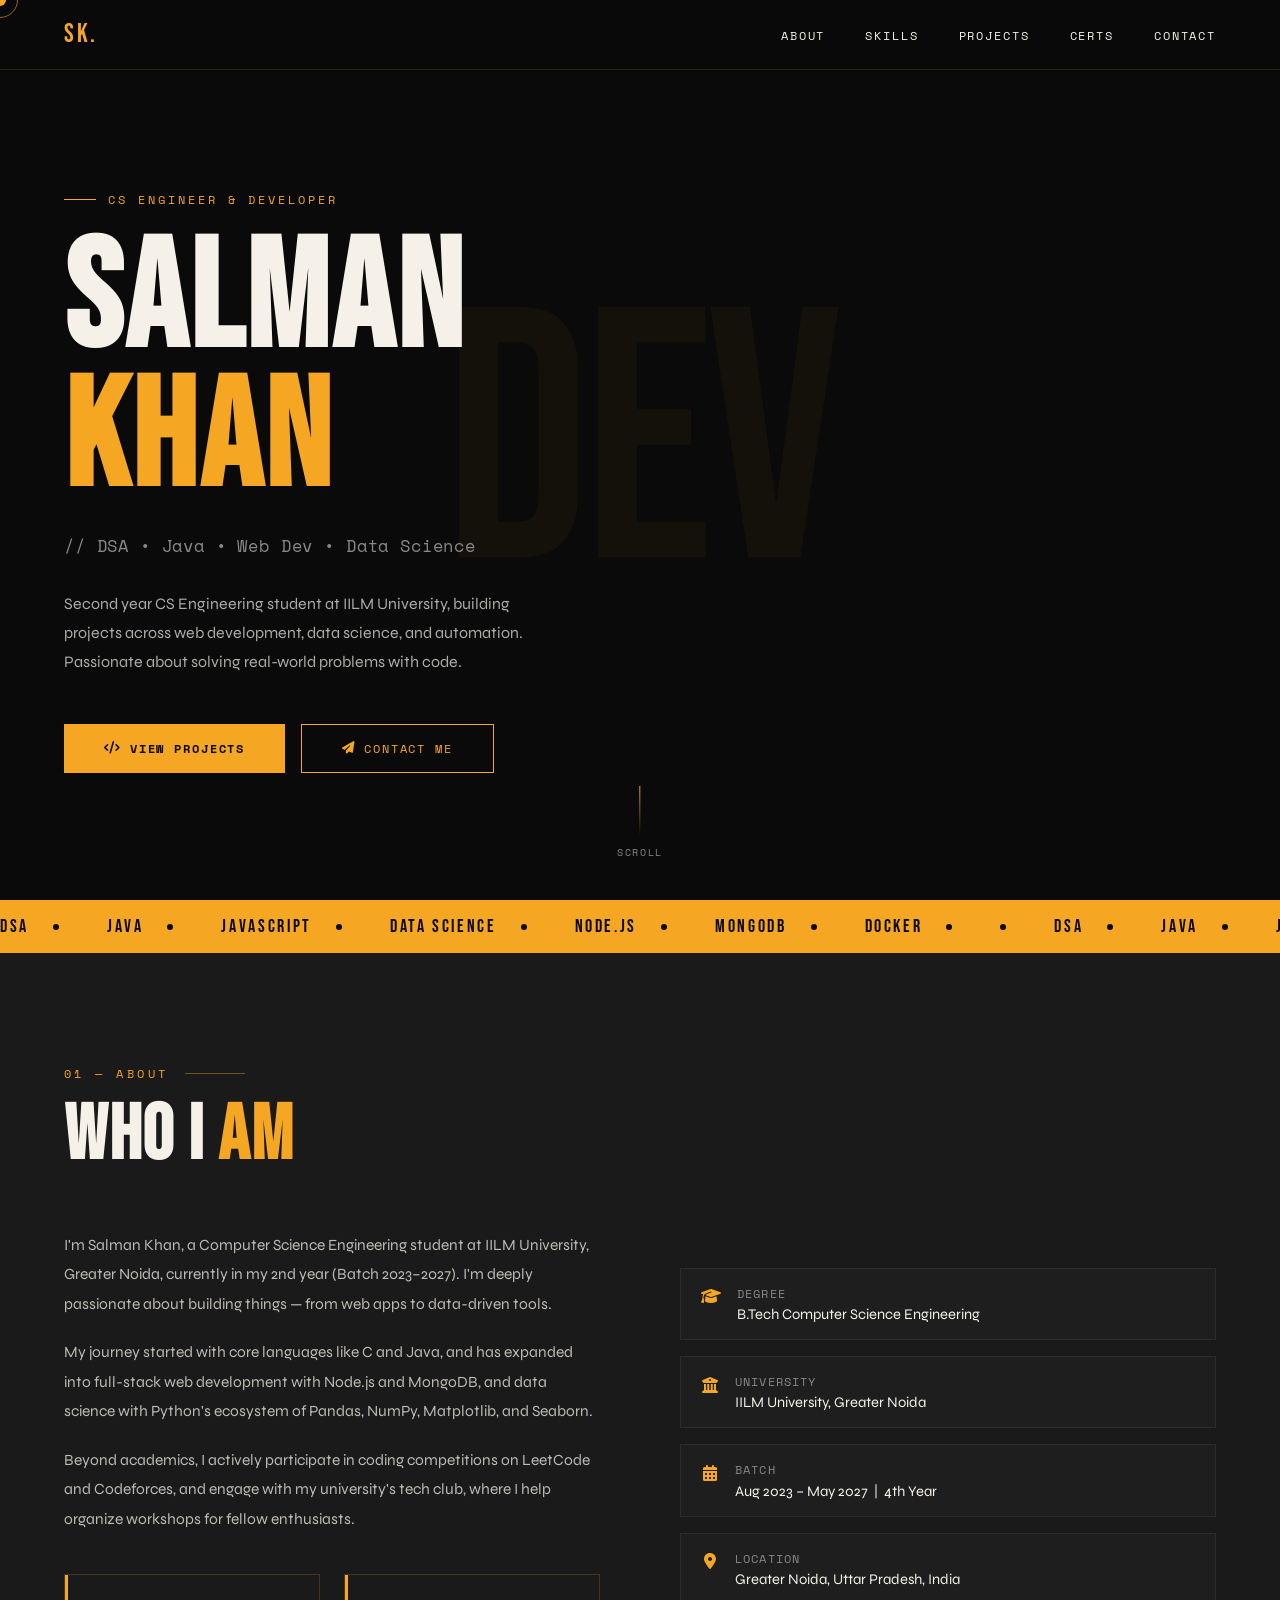
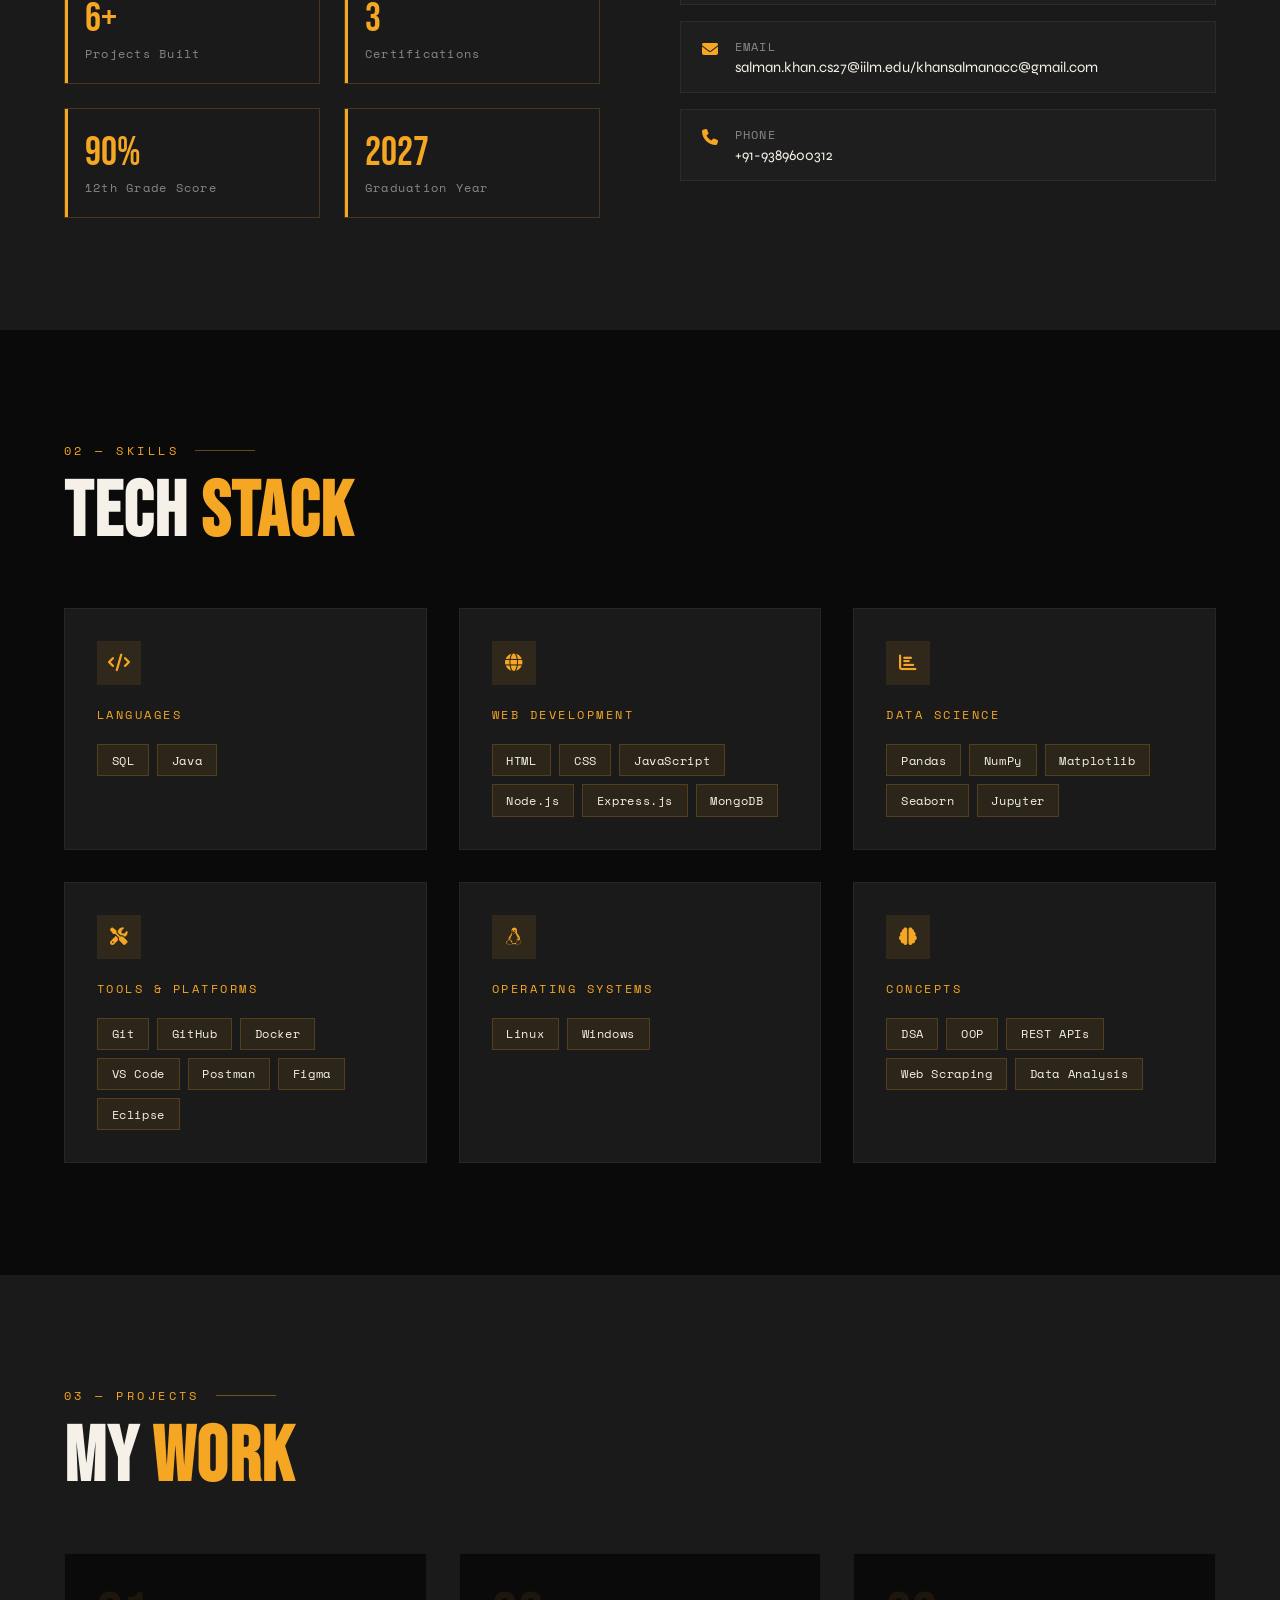
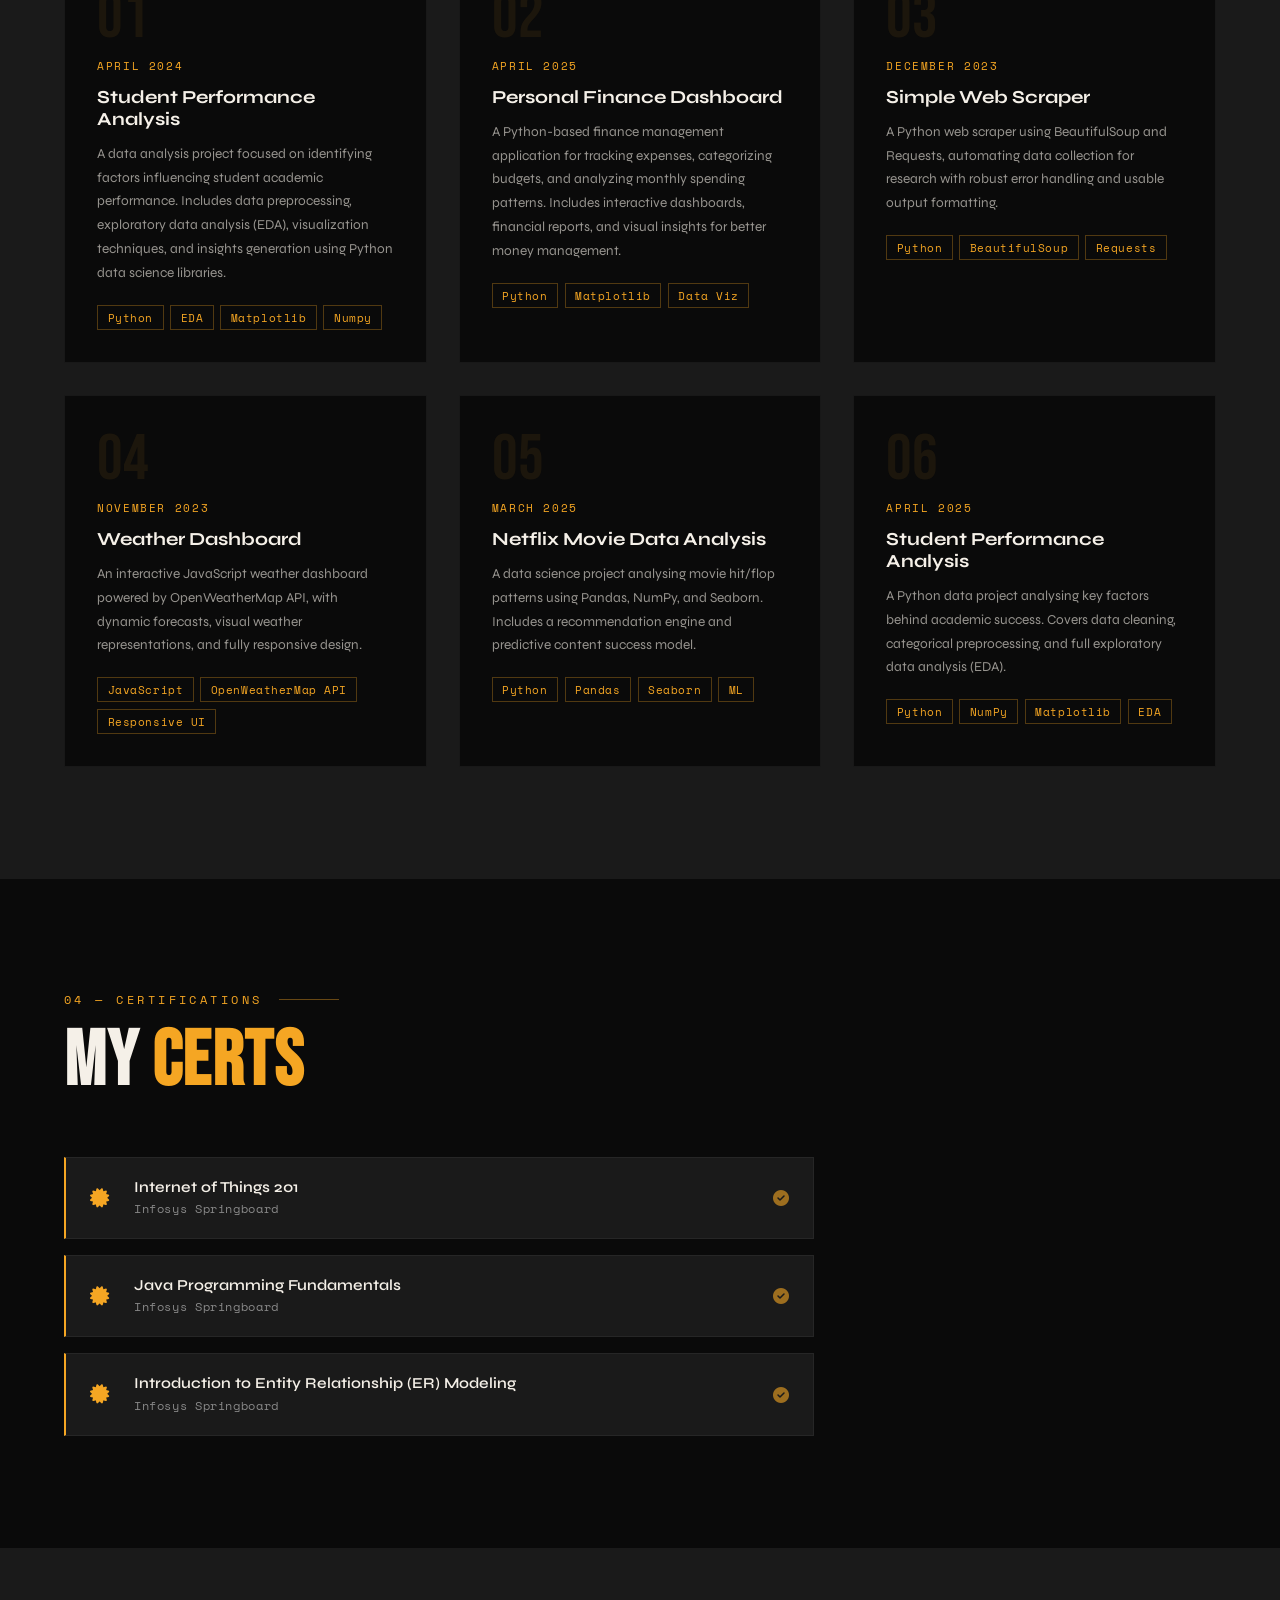
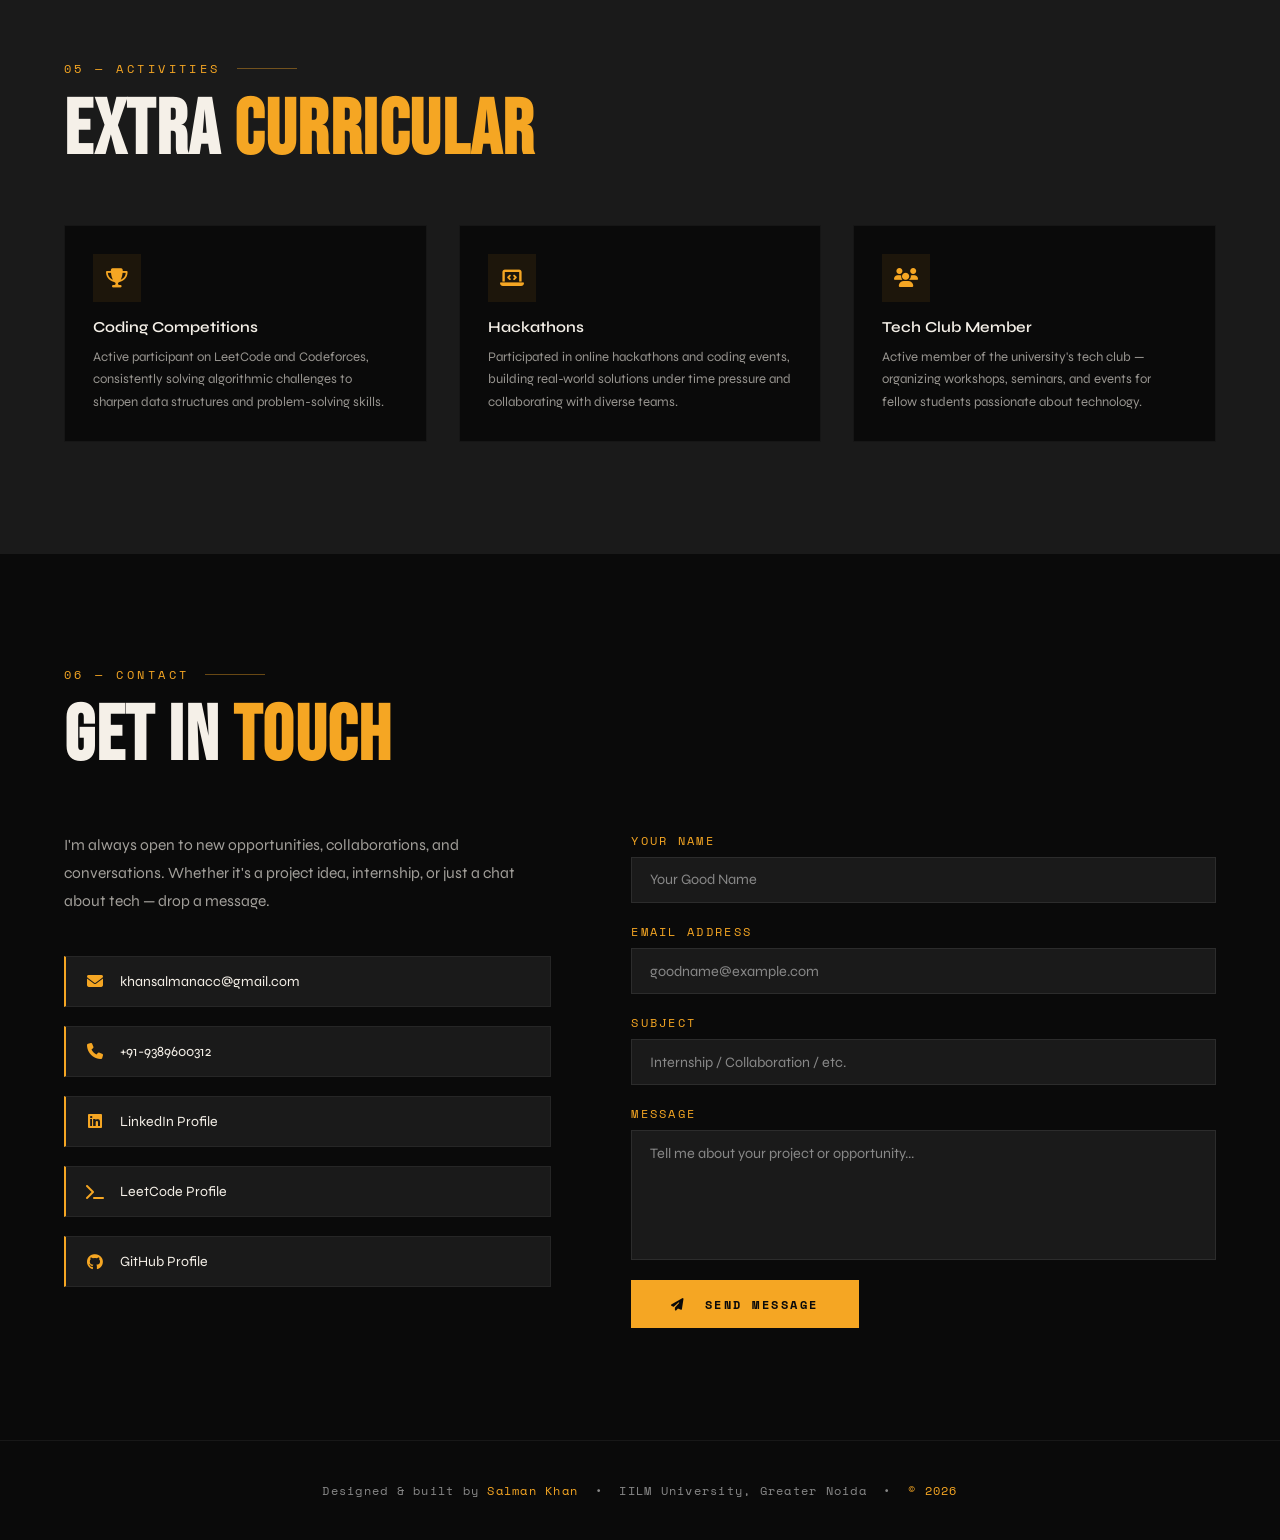
==== index.html @ 66005cd1 "adding html ,css and java script file" ====
<!DOCTYPE html>
<html lang="en">
<head>
  <meta charset="UTF-8">
  <meta name="viewport" content="width=device-width, initial-scale=1.0">
  <title>Salman Khan — Portfolio</title>
  <link href="https://fonts.googleapis.com/css2?family=Bebas+Neue&family=Space+Mono:wght@400;700&family=Syne:wght@400;500;600;700;800&display=swap" rel="stylesheet">
  <link rel="stylesheet" href="https://cdnjs.cloudflare.com/ajax/libs/font-awesome/6.5.0/css/all.min.css">
  <link rel="stylesheet" href="style.css">
</head>
<body>

  <div class="cursor" id="cursor"></div>
  <div class="cursor-ring" id="cursor-ring"></div>

  <!-- ========== NAV ========== -->
  <nav>
    <a href="#home" class="nav-logo">SK.</a>
    <ul class="nav-links">
      <li><a href="#about">About</a></li>
      <li><a href="#skills">Skills</a></li>
      <li><a href="#projects">Projects</a></li>
      <li><a href="#certifications">Certs</a></li>
      <li><a href="#contact">Contact</a></li>
    </ul>
  </nav>

  <!-- ========== HERO ========== -->
  <section id="home">
    <div class="hero-bg-text">DEV</div>
    <div class="hero-content">
      <div class="hero-tag">CS Engineer &amp; Developer</div>
      <h1 class="hero-name">SALMAN<br><span>KHAN</span></h1>
      <p class="hero-title">// DSA &bull; Java &bull; Web Dev &bull; Data Science</p>
      <p class="hero-desc">Second year CS Engineering student at IILM University, building projects across web development, data science, and automation. Passionate about solving real-world problems with code.</p>
      <div class="hero-cta">
        <a href="#projects" class="btn-primary"><i class="fas fa-code"></i> View Projects</a>
        <a href="#contact" class="btn-outline"><i class="fas fa-paper-plane"></i> Contact Me</a>
      </div>
    </div>
    <div class="hero-scroll">
      <div class="scroll-line"></div>
      <span>Scroll</span>
    </div>
  </section>

  <!-- ========== MARQUEE ========== -->
  <div class="marquee-section">
    <div class="marquee-track" id="marquee">
      <div class="marquee-item">DSA<div class="dot"></div></div>
      <div class="marquee-item">Java<div class="dot"></div></div>
      <div class="marquee-item">JavaScript<div class="dot"></div></div>
      <div class="marquee-item">Data Science<div class="dot"></div></div>
      <div class="marquee-item">Node.js<div class="dot"></div></div>
      <div class="marquee-item">MongoDB<div class="dot"></div></div>
      <div class="marquee-item">Docker<div class="dot"></div></div>
      <div class="marquee-item"><div class="dot"></div></div>
      <div class="marquee-item">DSA<div class="dot"></div></div>
      <div class="marquee-item">Java<div class="dot"></div></div>
      <div class="marquee-item">JavaScript<div class="dot"></div></div>
      <div class="marquee-item">Data Science<div class="dot"></div></div>
      <div class="marquee-item">Node.js<div class="dot"></div></div>
      <div class="marquee-item">MongoDB<div class="dot"></div></div>
      <div class="marquee-item">Docker<div class="dot"></div></div>
      <div class="marquee-item"><div class="dot"></div></div>
    </div>
  </div>

  <!-- ========== ABOUT ========== -->
  <section id="about">
    <div class="section-label">01 — About</div>
    <h2 class="section-title">WHO I <span>AM</span></h2>
    <div class="about-grid">
      <div class="about-text fade-up">
        <p>I'm Salman Khan, a Computer Science Engineering student at IILM University, Greater Noida, currently in my 2nd year (Batch 2023–2027). I'm deeply passionate about building things — from web apps to data-driven tools.</p>
        <p>My journey started with core languages like C and Java, and has expanded into full-stack web development with Node.js and MongoDB, and data science with Python's ecosystem of Pandas, NumPy, Matplotlib, and Seaborn.</p>
        <p>Beyond academics, I actively participate in coding competitions on LeetCode and Codeforces, and engage with my university's tech club, where I help organize workshops for fellow enthusiasts.</p>
        <div class="about-stats">
          <div class="stat-box"><span class="stat-num">6+</span><span class="stat-label">Projects Built</span></div>
          <div class="stat-box"><span class="stat-num">3</span><span class="stat-label">Certifications</span></div>
          <div class="stat-box"><span class="stat-num">90%</span><span class="stat-label">12th Grade Score</span></div>
          <div class="stat-box"><span class="stat-num">2027</span><span class="stat-label">Graduation Year</span></div>
        </div>
      </div>
      <div class="about-info fade-up">
        <div class="info-item">
          <div class="info-icon"><i class="fas fa-graduation-cap"></i></div>
          <div class="info-content"><span>Degree</span><p>B.Tech Computer Science Engineering</p></div>
        </div>
        <div class="info-item">
          <div class="info-icon"><i class="fas fa-university"></i></div>
          <div class="info-content"><span>University</span><p>IILM University, Greater Noida</p></div>
        </div>
        <div class="info-item">
          <div class="info-icon"><i class="fas fa-calendar-alt"></i></div>
          <div class="info-content"><span>Batch</span><p>Aug 2023 – May 2027 &nbsp;|&nbsp; 4th Year</p></div>
        </div>
        <div class="info-item">
          <div class="info-icon"><i class="fas fa-map-marker-alt"></i></div>
          <div class="info-content"><span>Location</span><p>Greater Noida, Uttar Pradesh, India</p></div>
        </div>
        <div class="info-item">
          <div class="info-icon"><i class="fas fa-envelope"></i></div>
          <div class="info-content"><span>Email</span><p>salman.khan.cs27@iilm.edu/khansalmanacc@gmail.com</p></div>
        </div>
        <div class="info-item">
          <div class="info-icon"><i class="fas fa-phone"></i></div>
          <div class="info-content"><span>Phone</span><p>+91-9389600312</p></div>
        </div>
      </div>
    </div>
  </section>

  <!-- ========== SKILLS ========== -->
  <section id="skills">
    <div class="section-label">02 — Skills</div>
    <h2 class="section-title">TECH <span>STACK</span></h2>
    <div class="skills-grid">
      <div class="skill-category fade-up">
        <div class="skill-cat-icon"><i class="fas fa-code"></i></div>
        <div class="skill-cat-title">Languages</div>
        <div class="skill-tags">
          <span class="skill-tag">SQL</span><span class="skill-tag">Java</span>
          <!-- <span class="skill-tag"></span><span class="skill-tag"></span><span class="skill-tag">SQL</span> -->
        </div>
      </div>
      <div class="skill-category fade-up">
        <div class="skill-cat-icon"><i class="fas fa-globe"></i></div>
        <div class="skill-cat-title">Web Development</div>
        <div class="skill-tags">
          <span class="skill-tag">HTML</span><span class="skill-tag">CSS</span>
          <span class="skill-tag">JavaScript</span><span class="skill-tag">Node.js</span>
          <span class="skill-tag">Express.js</span><span class="skill-tag">MongoDB</span>
        </div>
      </div>
      <div class="skill-category fade-up">
        <div class="skill-cat-icon"><i class="fas fa-chart-bar"></i></div>
        <div class="skill-cat-title">Data Science</div>
        <div class="skill-tags">
          <span class="skill-tag">Pandas</span><span class="skill-tag">NumPy</span>
          <span class="skill-tag">Matplotlib</span><span class="skill-tag">Seaborn</span>
          <span class="skill-tag">Jupyter</span>
        </div>
      </div>
      <div class="skill-category fade-up">
        <div class="skill-cat-icon"><i class="fas fa-tools"></i></div>
        <div class="skill-cat-title">Tools &amp; Platforms</div>
        <div class="skill-tags">
          <span class="skill-tag">Git</span><span class="skill-tag">GitHub</span>
          <span class="skill-tag">Docker</span><span class="skill-tag">VS Code</span>
          <span class="skill-tag">Postman</span><span class="skill-tag">Figma</span>
          <span class="skill-tag">Eclipse</span>
        </div>
      </div>
      <div class="skill-category fade-up">
        <div class="skill-cat-icon"><i class="fab fa-linux"></i></div>
        <div class="skill-cat-title">Operating Systems</div>
        <div class="skill-tags">
          <span class="skill-tag">Linux</span><span class="skill-tag">Windows</span>
        </div>
      </div>
      <div class="skill-category fade-up">
        <div class="skill-cat-icon"><i class="fas fa-brain"></i></div>
        <div class="skill-cat-title">Concepts</div>
        <div class="skill-tags">
          <span class="skill-tag">DSA</span><span class="skill-tag">OOP</span>
          <span class="skill-tag">REST APIs</span><span class="skill-tag">Web Scraping</span>
          <span class="skill-tag">Data Analysis</span>
        </div>
      </div>
    </div>
  </section>

  <!-- ========== PROJECTS ========== -->
  <section id="projects">
    <div class="section-label">03 — Projects</div>
    <h2 class="section-title">MY <span>WORK</span></h2>
    <div class="projects-grid">

      <div class="project-card fade-up">
        <div class="project-num">01</div>
        <div class="project-date">APRIL 2024</div>
        <div class="project-name">Student Performance Analysis</div>
        <div class="project-desc">A data analysis project focused on identifying factors influencing student academic performance. Includes data preprocessing, exploratory data analysis (EDA), visualization techniques, and insights generation using Python data science libraries.</div>
        <div class="project-stack">
          <span class="project-tech">Python</span><span class="project-tech">EDA</span><span class="project-tech">Matplotlib</span><span class="project-tech">Numpy</span>
        </div>
      </div>

      <div class="project-card fade-up">
        <div class="project-num">02</div>
        <div class="project-date">APRIL 2025</div>
        <div class="project-name">Personal Finance Dashboard</div>
        <div class="project-desc">A Python-based finance management application for tracking expenses, categorizing budgets, and analyzing monthly spending patterns. Includes interactive dashboards, financial reports, and visual insights for better money management.</div>
        <div class="project-stack">
          <span class="project-tech">Python</span><span class="project-tech">Matplotlib</span><span class="project-tech">Data Viz</span>
        </div>
      </div>

      <div class="project-card fade-up">
        <div class="project-num">03</div>
        <div class="project-date">December 2023</div>
        <div class="project-name">Simple Web Scraper</div>
        <div class="project-desc">A Python web scraper using BeautifulSoup and Requests, automating data collection for research with robust error handling and usable output formatting.</div>
        <div class="project-stack">
          <span class="project-tech">Python</span><span class="project-tech">BeautifulSoup</span><span class="project-tech">Requests</span>
        </div>
      </div>

      <div class="project-card fade-up">
        <div class="project-num">04</div>
        <div class="project-date">November 2023</div>
        <div class="project-name">Weather Dashboard</div>
        <div class="project-desc">An interactive JavaScript weather dashboard powered by OpenWeatherMap API, with dynamic forecasts, visual weather representations, and fully responsive design.</div>
        <div class="project-stack">
          <span class="project-tech">JavaScript</span><span class="project-tech">OpenWeatherMap API</span><span class="project-tech">Responsive UI</span>
        </div>
      </div>

      <div class="project-card fade-up">
        <div class="project-num">05</div>
        <div class="project-date">March 2025</div>
        <div class="project-name">Netflix Movie Data Analysis</div>
        <div class="project-desc">A data science project analysing movie hit/flop patterns using Pandas, NumPy, and Seaborn. Includes a recommendation engine and predictive content success model.</div>
        <div class="project-stack">
          <span class="project-tech">Python</span><span class="project-tech">Pandas</span>
          <span class="project-tech">Seaborn</span><span class="project-tech">ML</span>
        </div>
      </div>

      <div class="project-card fade-up">
        <div class="project-num">06</div>
        <div class="project-date">April 2025</div>
        <div class="project-name">Student Performance Analysis</div>
        <div class="project-desc">A Python data project analysing key factors behind academic success. Covers data cleaning, categorical preprocessing, and full exploratory data analysis (EDA).</div>
        <div class="project-stack">
          <span class="project-tech">Python</span><span class="project-tech">NumPy</span>
          <span class="project-tech">Matplotlib</span><span class="project-tech">EDA</span>
        </div>
      </div>

    </div>
  </section>

  <!-- ========== CERTIFICATIONS ========== -->
  <section id="certifications">
    <div class="section-label">04 — Certifications</div>
    <h2 class="section-title">MY <span>CERTS</span></h2>
    <div class="cert-list">
      <div class="cert-item fade-up">
        <div class="cert-icon"><i class="fas fa-certificate"></i></div>
        <div class="cert-text">
          <div class="cert-title">Internet of Things 201</div>
          <div class="cert-issuer">Infosys Springboard</div>
        </div>
        <i class="fas fa-check-circle" style="color: var(--gold); opacity: 0.6;"></i>
      </div>
      <div class="cert-item fade-up">
        <div class="cert-icon"><i class="fas fa-certificate"></i></div>
        <div class="cert-text">
          <div class="cert-title">Java Programming Fundamentals</div>
          <div class="cert-issuer">Infosys Springboard</div>
        </div>
        <i class="fas fa-check-circle" style="color: var(--gold); opacity: 0.6;"></i>
      </div>
      <div class="cert-item fade-up">
        <div class="cert-icon"><i class="fas fa-certificate"></i></div>
        <div class="cert-text">
          <div class="cert-title">Introduction to Entity Relationship (ER) Modeling</div>
          <div class="cert-issuer">Infosys Springboard</div>
        </div>
        <i class="fas fa-check-circle" style="color: var(--gold); opacity: 0.6;"></i>
      </div>
    </div>
  </section>

  <!-- ========== ACTIVITIES ========== -->
  <section id="activities">
    <div class="section-label">05 — Activities</div>
    <h2 class="section-title">EXTRA <span>CURRICULAR</span></h2>
    <div class="activities-grid">
      <div class="activity-card fade-up">
        <div class="activity-icon"><i class="fas fa-trophy"></i></div>
        <div class="activity-title">Coding Competitions</div>
        <div class="activity-desc">Active participant on LeetCode and Codeforces, consistently solving algorithmic challenges to sharpen data structures and problem-solving skills.</div>
      </div>
      <div class="activity-card fade-up">
        <div class="activity-icon"><i class="fas fa-laptop-code"></i></div>
        <div class="activity-title">Hackathons</div>
        <div class="activity-desc">Participated in online hackathons and coding events, building real-world solutions under time pressure and collaborating with diverse teams.</div>
      </div>
      <div class="activity-card fade-up">
        <div class="activity-icon"><i class="fas fa-users"></i></div>
        <div class="activity-title">Tech Club Member</div>
        <div class="activity-desc">Active member of the university's tech club — organizing workshops, seminars, and events for fellow students passionate about technology.</div>
      </div>
    </div>
  </section>

  <!-- ========== CONTACT ========== -->
  <section id="contact">
    <div class="section-label">06 — Contact</div>
    <h2 class="section-title">GET IN <span>TOUCH</span></h2>
    <div class="contact-wrapper">
      <div class="contact-info fade-up">
        <p>I'm always open to new opportunities, collaborations, and conversations. Whether it's a project idea, internship, or just a chat about tech — drop a message.</p>
        <div class="contact-links">
          <a href="mailto:khansalmanacc@gmail.com" class="contact-link">
            <i class="fas fa-envelope"></i><span>khansalmanacc@gmail.com</span>
          </a>
          <a href="tel:+919389600312" class="contact-link">
            <i class="fas fa-phone"></i><span>+91-9389600312</span>
          </a>
          <a href="https://www.linkedin.com/in/salmankhancse" target="_blank" class="contact-link">
            <i class="fab fa-linkedin"></i><span>LinkedIn Profile</span>
          </a>
          <a href="https://leetcode.com" target="_blank" class="contact-link">
            <i class="fas fa-terminal"></i><span>LeetCode Profile</span>
          </a>
          <a href="https://github.com" target="_blank" class="contact-link">
            <i class="fab fa-github"></i><span>GitHub Profile</span>
          </a>
        </div>
      </div>
      <div class="contact-form fade-up">
        <div class="form-group">
          <label class="form-label">Your Name</label>
          <input type="text" class="form-input" placeholder="Your Good Name">
        </div>
        <div class="form-group">
          <label class="form-label">Email Address</label>
          <input type="email" class="form-input" placeholder="goodname@example.com">
        </div>
        <div class="form-group">
          <label class="form-label">Subject</label>
          <input type="text" class="form-input" placeholder="Internship / Collaboration / etc.">
        </div>
        <div class="form-group">
          <label class="form-label">Message</label>
          <textarea class="form-textarea" placeholder="Tell me about your project or opportunity..."></textarea>
        </div>
        <button class="form-submit"><i class="fas fa-paper-plane"></i> &nbsp;Send Message</button>
      </div>
    </div>
  </section>

  <!-- ========== FOOTER ========== -->
  <footer>
    Designed &amp; built by <span>Salman Khan</span> &nbsp;&bull;&nbsp; IILM University, Greater Noida &nbsp;&bull;&nbsp; <span>&copy; 2026</span>
  </footer>

  <script src="script.js"></script>
</body>
</html>
---- style.css ----
/* ============================================================
   SALMAN KHAN — PORTFOLIO  |  style.css
   ============================================================ */

/* ---------- CSS Variables ---------- */
:root {
  --black:      #0a0a0a;
  --white:      #f5f0e8;
  --gold:       #f5a623;
  --gold-dark:  #c47d0e;
  --gray:       #1a1a1a;
  --gray2:      #2a2a2a;
  --text-muted: #888;
  --font-display: 'Bebas Neue', sans-serif;
  --font-body:    'Syne', sans-serif;
  --font-mono:    'Space Mono', monospace;
}

/* ---------- Reset & Base ---------- */
* { margin: 0; padding: 0; box-sizing: border-box; }
html { scroll-behavior: smooth; }
body {
  background: var(--black);
  color: var(--white);
  font-family: var(--font-body);
  overflow-x: hidden;
  cursor: none;
}

/* ============================================================
   CURSOR
   ============================================================ */
.cursor {
  width: 12px; height: 12px;
  background: var(--gold);
  border-radius: 50%;
  position: fixed; top: 0; left: 0;
  pointer-events: none;
  z-index: 9999;
  transform: translate(-50%, -50%);
  transition: transform 0.1s, width 0.2s, height 0.2s;
}
.cursor-ring {
  width: 36px; height: 36px;
  border: 1.5px solid var(--gold);
  border-radius: 50%;
  position: fixed; top: 0; left: 0;
  pointer-events: none;
  z-index: 9998;
  transform: translate(-50%, -50%);
  transition: transform 0.15s ease, width 0.2s, height 0.2s;
  opacity: 0.6;
}

/* ============================================================
   NAVIGATION
   ============================================================ */
nav {
  position: fixed; top: 0; left: 0; right: 0;
  z-index: 1000;
  display: flex; align-items: center; justify-content: space-between;
  padding: 1.2rem 4rem;
  background: rgba(10,10,10,0.85);
  backdrop-filter: blur(12px);
  border-bottom: 0.5px solid rgba(245,166,35,0.15);
}
.nav-logo {
  font-family: var(--font-display);
  font-size: 1.6rem;
  letter-spacing: 0.1em;
  color: var(--gold);
  text-decoration: none;
}
.nav-links { display: flex; gap: 2.5rem; list-style: none; }
.nav-links a {
  color: var(--white);
  text-decoration: none;
  font-size: 0.78rem;
  font-family: var(--font-mono);
  letter-spacing: 0.15em;
  text-transform: uppercase;
  transition: color 0.2s;
  position: relative;
}
.nav-links a::after {
  content: '';
  position: absolute; bottom: -4px; left: 0;
  width: 0; height: 1px;
  background: var(--gold);
  transition: width 0.3s;
}
.nav-links a:hover { color: var(--gold); }
.nav-links a:hover::after { width: 100%; }

/* ============================================================
   HERO
   ============================================================ */
#home {
  min-height: 100vh;
  display: flex; align-items: center;
  padding: 8rem 4rem 4rem;
  position: relative;
  overflow: hidden;
}
.hero-bg-text {
  position: absolute;
  font-family: var(--font-display);
  font-size: 28vw;
  color: rgba(245,166,35,0.04);
  top: 50%; left: 50%;
  transform: translate(-50%, -50%);
  white-space: nowrap;
  pointer-events: none;
  letter-spacing: -0.02em;
  user-select: none;
}
.hero-content { position: relative; z-index: 2; max-width: 800px; }
.hero-tag {
  font-family: var(--font-mono);
  font-size: 0.75rem;
  color: var(--gold);
  letter-spacing: 0.25em;
  text-transform: uppercase;
  margin-bottom: 1.5rem;
  display: flex; align-items: center; gap: 0.75rem;
}
.hero-tag::before {
  content: '';
  display: inline-block;
  width: 32px; height: 1px;
  background: var(--gold);
}
.hero-name {
  font-family: var(--font-display);
  font-size: clamp(4rem, 12vw, 10rem);
  line-height: 0.9;
  letter-spacing: 0.02em;
  margin-bottom: 1.5rem;
}
.hero-name span { color: var(--gold); }
.hero-title {
  font-size: 1.05rem;
  color: var(--text-muted);
  font-family: var(--font-mono);
  letter-spacing: 0.05em;
  margin-bottom: 2rem;
}
.hero-desc {
  font-size: 1rem;
  color: rgba(245,240,232,0.7);
  line-height: 1.8;
  max-width: 500px;
  margin-bottom: 3rem;
}
.hero-cta { display: flex; gap: 1rem; flex-wrap: wrap; }

/* Buttons */
.btn-primary {
  background: var(--gold);
  color: var(--black);
  padding: 0.85rem 2.5rem;
  font-family: var(--font-mono);
  font-size: 0.78rem;
  letter-spacing: 0.15em;
  text-transform: uppercase;
  text-decoration: none;
  font-weight: 700;
  transition: background 0.2s, transform 0.2s;
  display: inline-flex; align-items: center; gap: 0.5rem;
}
.btn-primary:hover { background: var(--gold-dark); transform: translateY(-2px); }
.btn-outline {
  border: 1px solid var(--gold);
  color: var(--gold);
  padding: 0.85rem 2.5rem;
  font-family: var(--font-mono);
  font-size: 0.78rem;
  letter-spacing: 0.15em;
  text-transform: uppercase;
  text-decoration: none;
  transition: background 0.2s, color 0.2s, transform 0.2s;
  display: inline-flex; align-items: center; gap: 0.5rem;
}
.btn-outline:hover { background: var(--gold); color: var(--black); transform: translateY(-2px); }

/* Scroll indicator */
.hero-scroll {
  position: absolute; bottom: 2.5rem; left: 50%;
  transform: translateX(-50%);
  display: flex; flex-direction: column; align-items: center; gap: 0.5rem;
  font-family: var(--font-mono); font-size: 0.65rem;
  color: var(--text-muted); letter-spacing: 0.15em; text-transform: uppercase;
}
.scroll-line {
  width: 1px; height: 50px;
  background: linear-gradient(to bottom, var(--gold), transparent);
  animation: scrollDown 1.8s ease infinite;
}
@keyframes scrollDown {
  0%       { transform: scaleY(0); transform-origin: top; }
  50%      { transform: scaleY(1); transform-origin: top; }
  50.01%   { transform-origin: bottom; }
  100%     { transform: scaleY(0); transform-origin: bottom; }
}

/* ============================================================
   SHARED SECTION STYLES
   ============================================================ */
section { padding: 7rem 4rem; }
.section-label {
  font-family: var(--font-mono);
  font-size: 0.72rem;
  color: var(--gold);
  letter-spacing: 0.3em;
  text-transform: uppercase;
  display: flex; align-items: center; gap: 1rem;
  margin-bottom: 1rem;
}
.section-label::after {
  content: '';
  flex: 1; height: 1px; max-width: 60px;
  background: var(--gold); opacity: 0.4;
}
.section-title {
  font-family: var(--font-display);
  font-size: clamp(2.5rem, 6vw, 5rem);
  letter-spacing: 0.02em;
  margin-bottom: 3.5rem;
  line-height: 1;
}
.section-title span { color: var(--gold); }

/* ============================================================
   ABOUT
   ============================================================ */
#about { background: var(--gray); }
.about-grid {
  display: grid; grid-template-columns: 1fr 1fr;
  gap: 5rem; align-items: center;
}
.about-text p {
  color: rgba(245,240,232,0.75);
  line-height: 1.9; font-size: 0.97rem;
  margin-bottom: 1.2rem;
}
.about-stats {
  display: grid; grid-template-columns: 1fr 1fr;
  gap: 1.5rem; margin-top: 2.5rem;
}
.stat-box {
  border: 0.5px solid rgba(245,166,35,0.2);
  padding: 1.25rem;
  position: relative;
}
.stat-box::before {
  content: '';
  position: absolute; top: 0; left: 0;
  width: 3px; height: 100%;
  background: var(--gold);
}
.stat-num {
  font-family: var(--font-display);
  font-size: 2.5rem;
  color: var(--gold);
  display: block;
}
.stat-label {
  font-size: 0.78rem;
  color: var(--text-muted);
  font-family: var(--font-mono);
  letter-spacing: 0.1em;
}
.about-info { display: flex; flex-direction: column; gap: 1rem; }
.info-item {
  display: flex; align-items: flex-start; gap: 1rem;
  padding: 1rem 1.25rem;
  border: 0.5px solid rgba(255,255,255,0.06);
  background: rgba(255,255,255,0.02);
}
.info-icon {
  color: var(--gold); font-size: 1rem; margin-top: 0.15rem;
  min-width: 18px; text-align: center;
}
.info-content span {
  display: block;
  font-size: 0.72rem; font-family: var(--font-mono);
  color: var(--text-muted); letter-spacing: 0.1em; text-transform: uppercase;
  margin-bottom: 0.2rem;
}
.info-content p { font-size: 0.92rem; color: var(--white); }

/* ============================================================
   SKILLS
   ============================================================ */
#skills { background: var(--black); }
.skills-grid {
  display: grid; grid-template-columns: repeat(auto-fit, minmax(280px, 1fr));
  gap: 2rem;
}
.skill-category {
  background: var(--gray);
  padding: 2rem;
  border: 0.5px solid rgba(255,255,255,0.05);
  position: relative; overflow: hidden;
  transition: border-color 0.3s;
}
.skill-category:hover { border-color: rgba(245,166,35,0.3); }
.skill-category::before {
  content: '';
  position: absolute; top: 0; left: 0; right: 0;
  height: 2px; background: var(--gold);
  transform: scaleX(0); transform-origin: left;
  transition: transform 0.4s;
}
.skill-category:hover::before { transform: scaleX(1); }
.skill-cat-icon {
  width: 44px; height: 44px;
  background: rgba(245,166,35,0.1);
  display: flex; align-items: center; justify-content: center;
  color: var(--gold); font-size: 1.1rem;
  margin-bottom: 1.25rem;
}
.skill-cat-title {
  font-size: 0.78rem; font-family: var(--font-mono);
  color: var(--gold); letter-spacing: 0.2em; text-transform: uppercase;
  margin-bottom: 1.25rem;
}
.skill-tags { display: flex; flex-wrap: wrap; gap: 0.5rem; }
.skill-tag {
  background: rgba(245,166,35,0.08);
  border: 0.5px solid rgba(245,166,35,0.2);
  color: var(--white);
  padding: 0.35rem 0.85rem;
  font-size: 0.78rem; font-family: var(--font-mono);
  letter-spacing: 0.05em;
  transition: background 0.2s, border-color 0.2s;
}
.skill-tag:hover { background: rgba(245,166,35,0.18); border-color: var(--gold); }

/* ============================================================
   PROJECTS
   ============================================================ */
#projects { background: var(--gray); }
.projects-grid {
  display: grid; grid-template-columns: repeat(auto-fit, minmax(340px, 1fr));
  gap: 2rem;
}
.project-card {
  background: var(--black);
  border: 0.5px solid rgba(255,255,255,0.06);
  padding: 2rem;
  position: relative; overflow: hidden;
  transition: transform 0.3s, border-color 0.3s;
}
.project-card::after {
  content: '';
  position: absolute; inset: 0;
  background: linear-gradient(135deg, rgba(245,166,35,0.04) 0%, transparent 60%);
  opacity: 0; transition: opacity 0.3s;
}
.project-card:hover { transform: translateY(-4px); border-color: rgba(245,166,35,0.25); }
.project-card:hover::after { opacity: 1; }
.project-num {
  font-family: var(--font-display);
  font-size: 4rem; color: rgba(245,166,35,0.08);
  line-height: 1; margin-bottom: 0.5rem;
}
.project-date {
  font-size: 0.68rem; font-family: var(--font-mono);
  color: var(--gold); letter-spacing: 0.15em; text-transform: uppercase;
  margin-bottom: 0.75rem;
}
.project-name {
  font-size: 1.15rem; font-weight: 700;
  margin-bottom: 0.75rem; color: var(--white);
}
.project-desc {
  font-size: 0.85rem; color: rgba(245,240,232,0.6);
  line-height: 1.75; margin-bottom: 1.25rem;
}
.project-stack { display: flex; flex-wrap: wrap; gap: 0.4rem; }
.project-tech {
  font-size: 0.7rem; font-family: var(--font-mono);
  color: var(--gold); letter-spacing: 0.05em;
  border: 0.5px solid rgba(245,166,35,0.3);
  padding: 0.2rem 0.6rem;
}

/* ============================================================
   CERTIFICATIONS
   ============================================================ */
#certifications { background: var(--black); }
.cert-list { display: flex; flex-direction: column; gap: 1rem; max-width: 750px; }
.cert-item {
  display: flex; align-items: center; gap: 1.5rem;
  padding: 1.25rem 1.5rem;
  background: var(--gray);
  border: 0.5px solid rgba(255,255,255,0.05);
  border-left: 2px solid var(--gold);
  transition: background 0.2s;
}
.cert-item:hover { background: var(--gray2); }
.cert-icon { color: var(--gold); font-size: 1.2rem; min-width: 20px; }
.cert-text { flex: 1; }
.cert-title { font-size: 0.95rem; font-weight: 600; color: var(--white); margin-bottom: 0.2rem; }
.cert-issuer {
  font-size: 0.78rem; font-family: var(--font-mono);
  color: var(--text-muted); letter-spacing: 0.05em;
}

/* ============================================================
   EXTRACURRICULAR
   ============================================================ */
#activities { background: var(--gray); }
.activities-grid {
  display: grid; grid-template-columns: repeat(auto-fit, minmax(260px, 1fr));
  gap: 2rem;
}
.activity-card {
  padding: 1.75rem;
  border: 0.5px solid rgba(255,255,255,0.05);
  background: var(--black);
  position: relative;
  transition: border-color 0.3s;
}
.activity-card:hover { border-color: rgba(245,166,35,0.3); }
.activity-icon {
  width: 48px; height: 48px;
  background: rgba(245,166,35,0.08);
  display: flex; align-items: center; justify-content: center;
  color: var(--gold); font-size: 1.2rem; margin-bottom: 1rem;
}
.activity-title { font-size: 0.95rem; font-weight: 600; margin-bottom: 0.6rem; }
.activity-desc { font-size: 0.82rem; color: rgba(245,240,232,0.6); line-height: 1.7; }

/* ============================================================
   CONTACT
   ============================================================ */
#contact { background: var(--black); }
.contact-wrapper {
  display: grid; grid-template-columns: 1fr 1.2fr;
  gap: 5rem; align-items: start;
}
.contact-info p {
  color: rgba(245,240,232,0.65); line-height: 1.8;
  font-size: 0.97rem; margin-bottom: 2.5rem;
}
.contact-links { display: flex; flex-direction: column; gap: 1.2rem; }
.contact-link {
  display: flex; align-items: center; gap: 1rem;
  text-decoration: none; color: var(--white);
  padding: 1rem 1.25rem;
  background: var(--gray);
  border: 0.5px solid rgba(255,255,255,0.05);
  border-left: 2px solid var(--gold);
  transition: background 0.2s, transform 0.2s;
  font-size: 0.88rem;
}
.contact-link:hover { background: var(--gray2); transform: translateX(4px); }
.contact-link i { color: var(--gold); font-size: 1rem; min-width: 18px; text-align: center; }

/* Contact Form */
.contact-form { display: flex; flex-direction: column; gap: 1.25rem; }
.form-group { display: flex; flex-direction: column; gap: 0.5rem; }
.form-label {
  font-size: 0.72rem; font-family: var(--font-mono);
  color: var(--gold); letter-spacing: 0.2em; text-transform: uppercase;
}
.form-input,
.form-textarea {
  background: var(--gray);
  border: 0.5px solid rgba(255,255,255,0.08);
  color: var(--white);
  padding: 0.85rem 1.1rem;
  font-family: var(--font-body);
  font-size: 0.9rem;
  outline: none;
  transition: border-color 0.2s;
  resize: none;
}
.form-input:focus,
.form-textarea:focus { border-color: var(--gold); }
.form-input::placeholder,
.form-textarea::placeholder { color: var(--text-muted); }
.form-textarea { min-height: 130px; }
.form-submit {
  background: var(--gold);
  border: none;
  color: var(--black);
  padding: 0.9rem 2.5rem;
  font-family: var(--font-mono);
  font-size: 0.78rem;
  letter-spacing: 0.2em;
  text-transform: uppercase;
  font-weight: 700;
  cursor: none;
  transition: background 0.2s, transform 0.2s;
  align-self: flex-start;
}
.form-submit:hover { background: var(--gold-dark); transform: translateY(-2px); }

/* ============================================================
   FOOTER
   ============================================================ */
footer {
  text-align: center;
  padding: 2.5rem 4rem;
  border-top: 0.5px solid rgba(255,255,255,0.06);
  font-size: 0.78rem; font-family: var(--font-mono);
  color: var(--text-muted); letter-spacing: 0.1em;
}
footer span { color: var(--gold); }

/* ============================================================
   MARQUEE
   ============================================================ */
.marquee-section {
  background: var(--gold);
  padding: 1rem 0;
  overflow: hidden;
}
.marquee-track {
  display: flex; gap: 3rem;
  animation: marquee 18s linear infinite;
  white-space: nowrap;
}
.marquee-item {
  font-family: var(--font-display);
  font-size: 1.1rem;
  color: var(--black);
  letter-spacing: 0.15em;
  text-transform: uppercase;
  display: flex; align-items: center; gap: 1.5rem;
  flex-shrink: 0;
}
.marquee-item .dot { width: 6px; height: 6px; background: var(--black); border-radius: 50%; }
@keyframes marquee {
  from { transform: translateX(0); }
  to   { transform: translateX(-50%); }
}

/* ============================================================
   SCROLL ANIMATIONS
   ============================================================ */
.fade-up {
  opacity: 0; transform: translateY(30px);
  transition: opacity 0.7s ease, transform 0.7s ease;
}
.fade-up.visible { opacity: 1; transform: translateY(0); }

/* ============================================================
   RESPONSIVE
   ============================================================ */
@media (max-width: 768px) {
  nav { padding: 1rem 1.5rem; }
  section { padding: 5rem 1.5rem; }
  #home { padding: 7rem 1.5rem 4rem; }
  .about-grid,
  .contact-wrapper { grid-template-columns: 1fr; gap: 3rem; }
  .nav-links { gap: 1.5rem; }
}
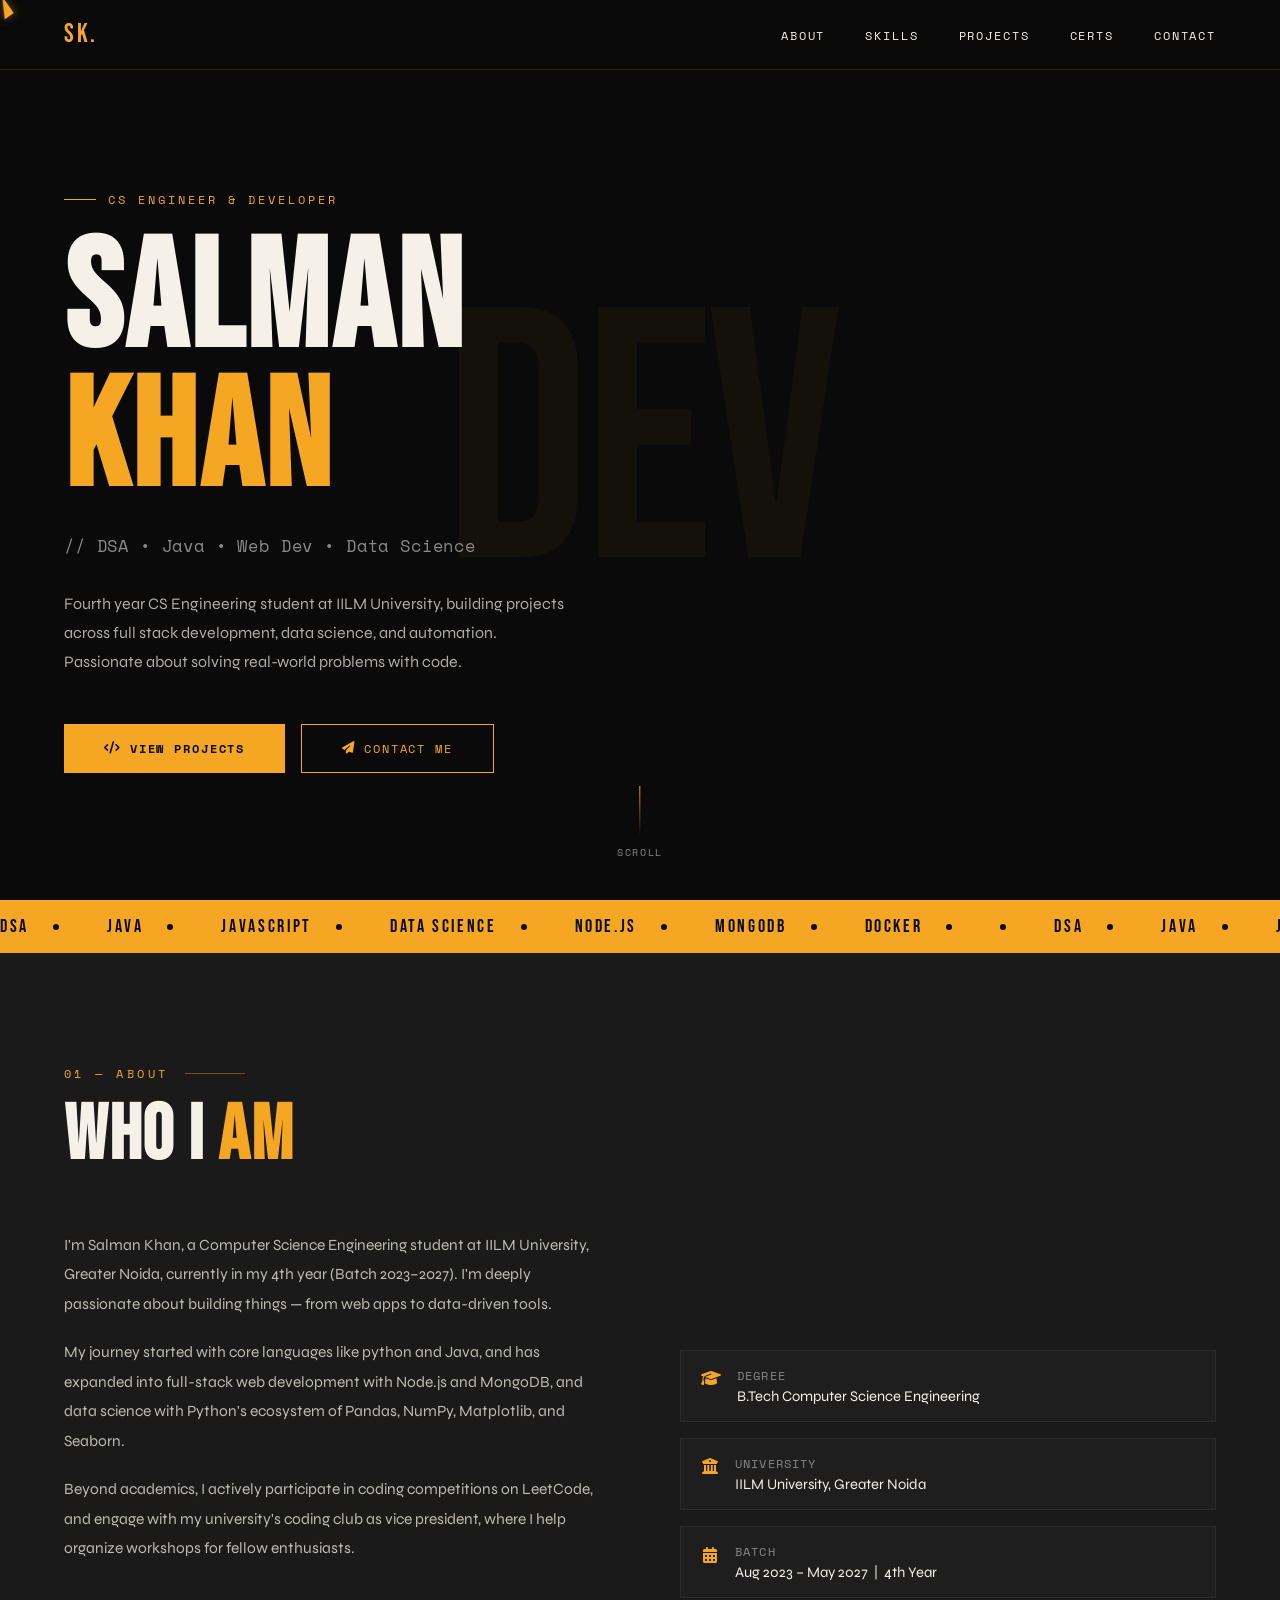
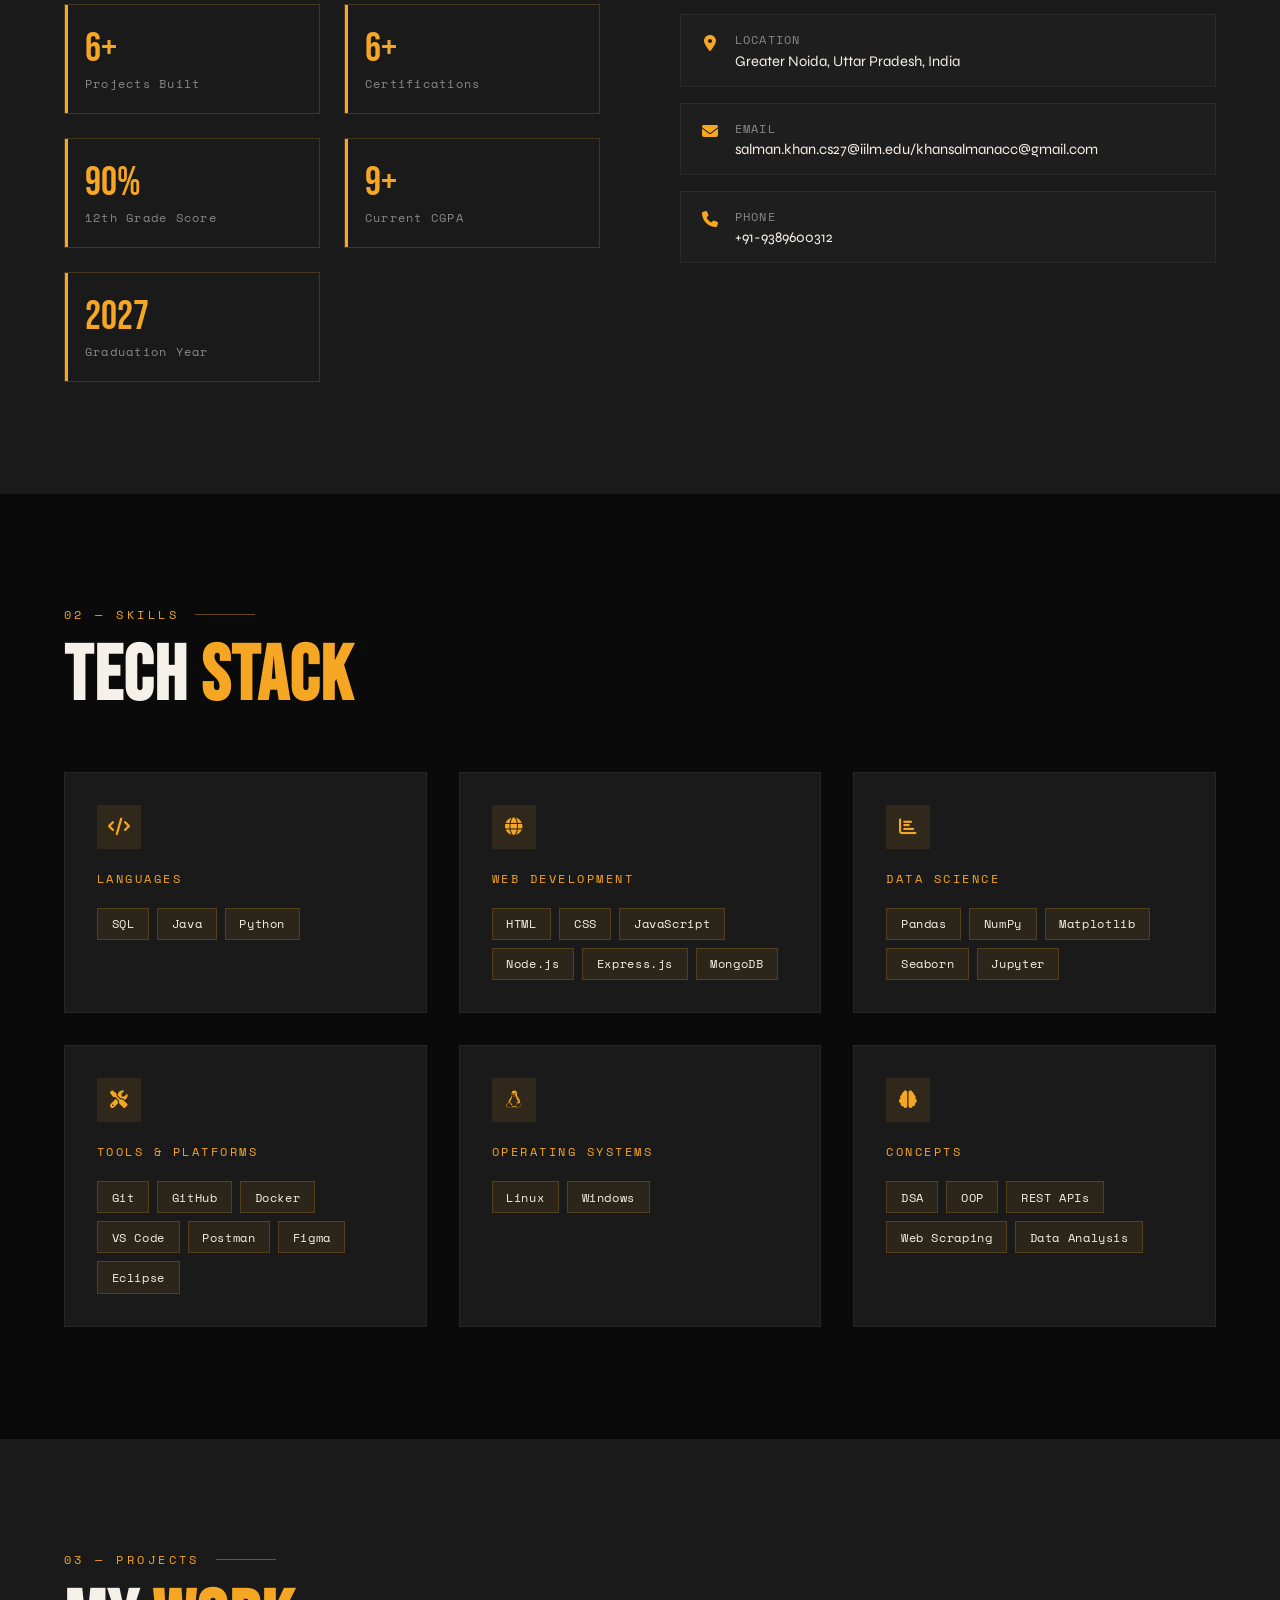
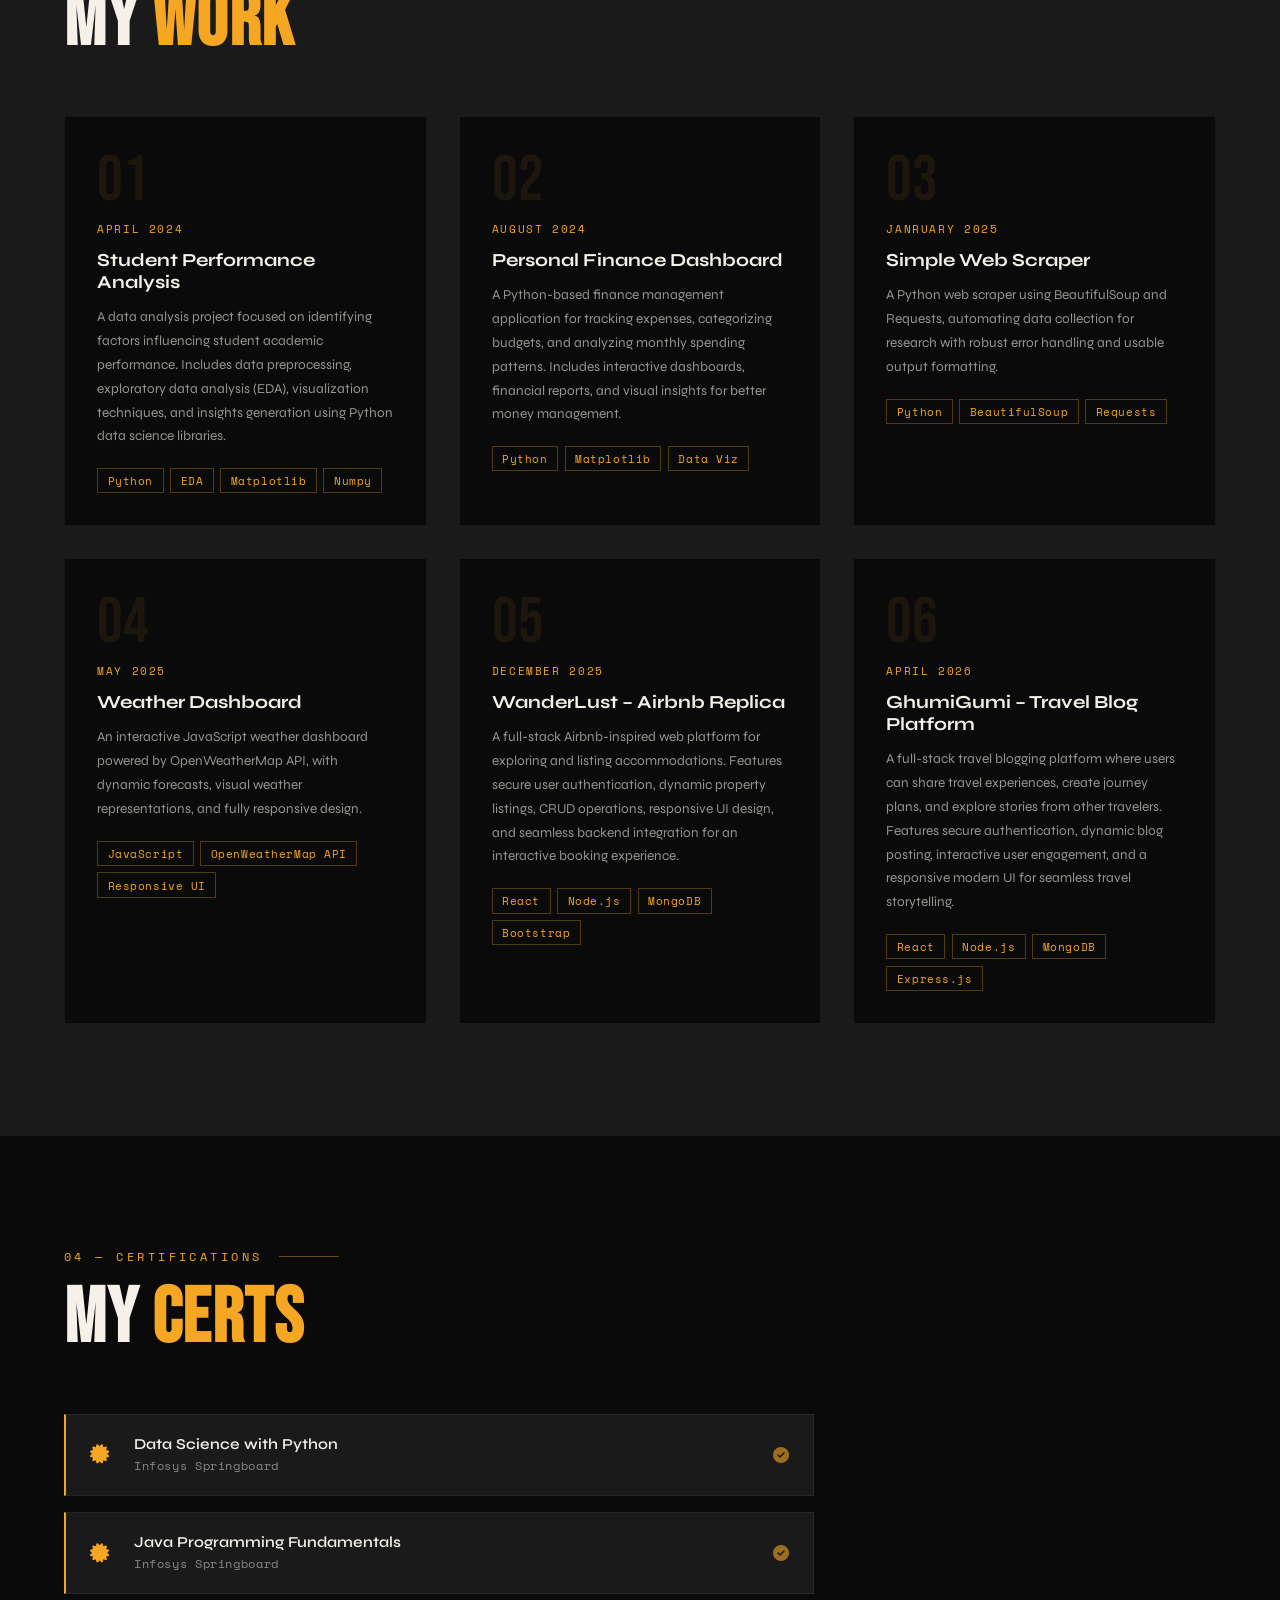
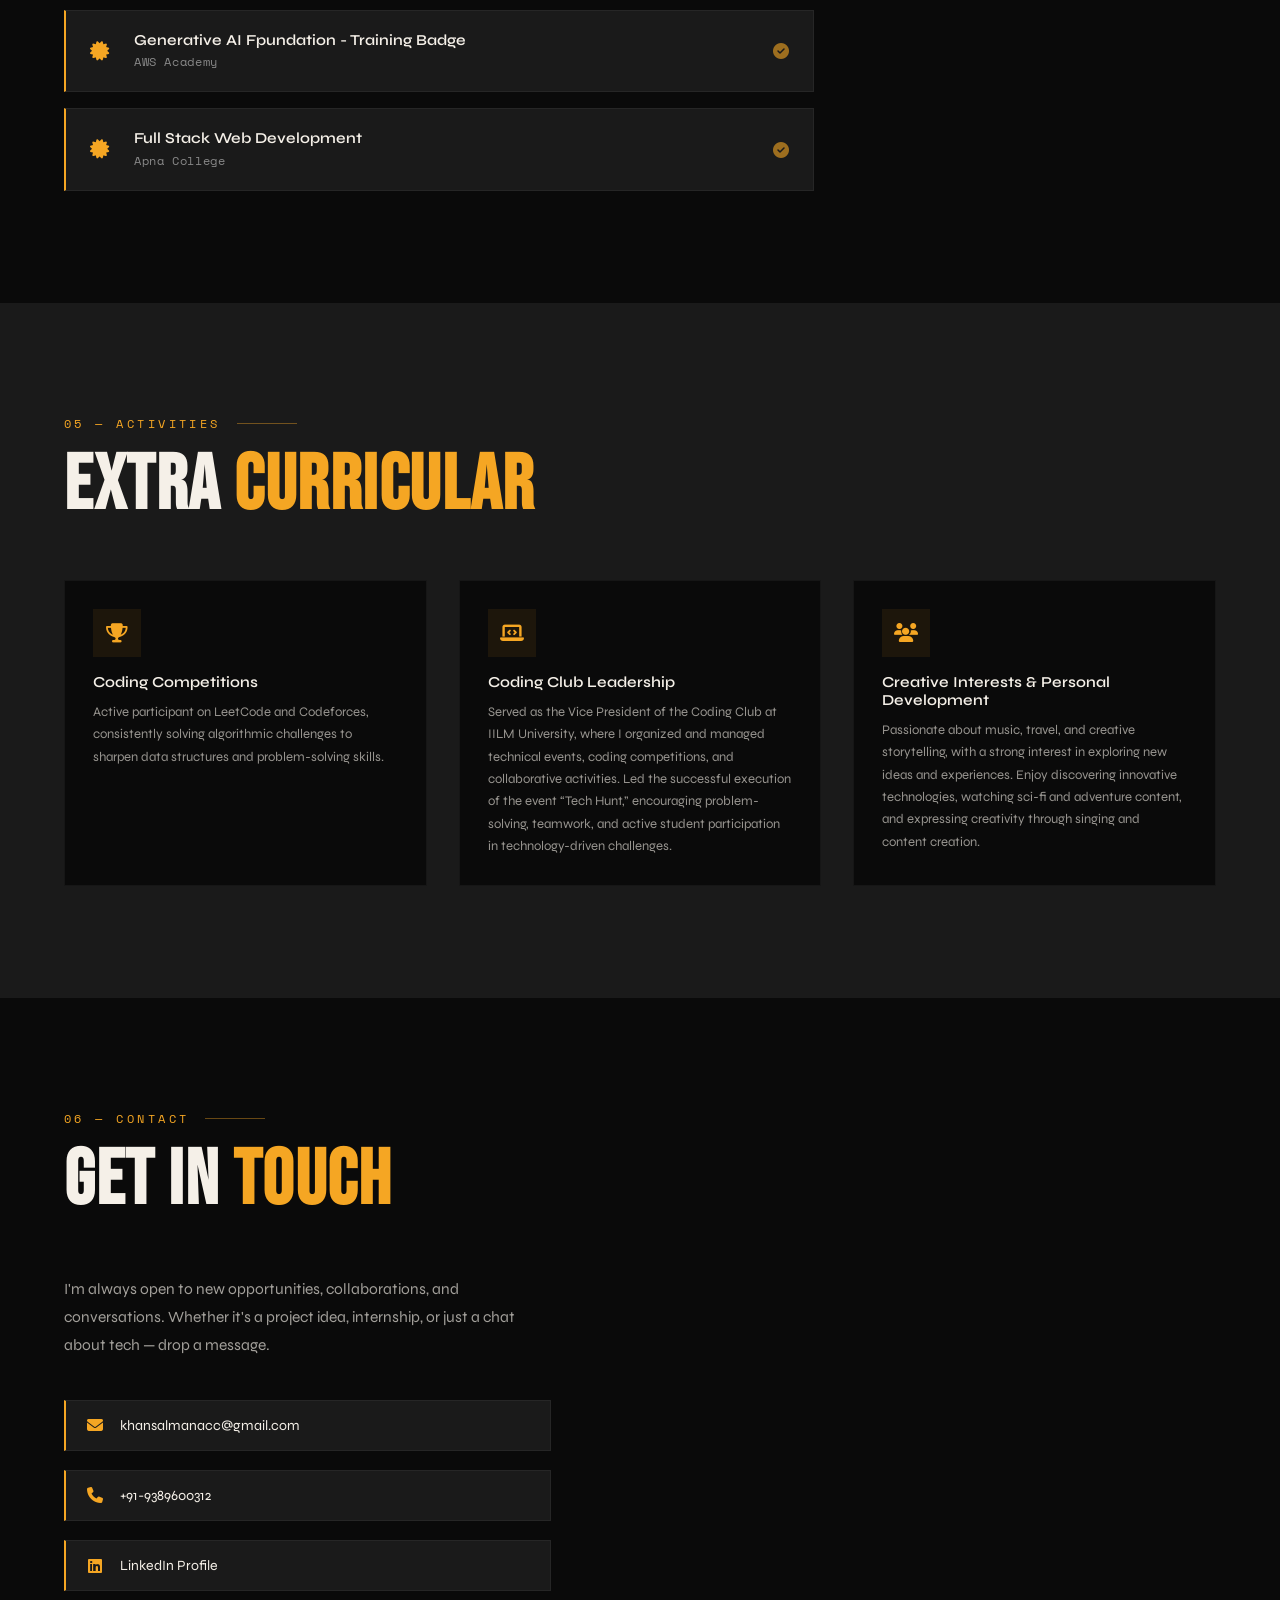
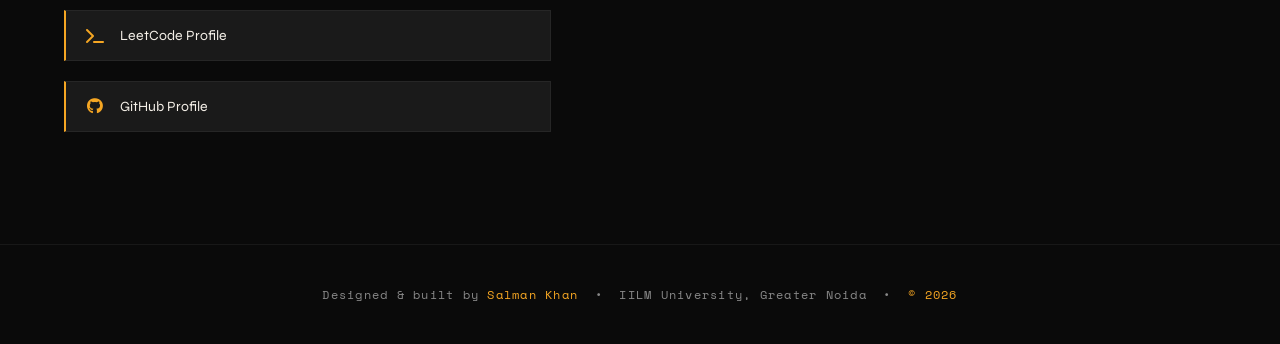
==== commit 02c41e5d: "few changes and modification" ====
--- a/index.html
+++ b/index.html
@@ -32,7 +32,7 @@
       <div class="hero-tag">CS Engineer &amp; Developer</div>
       <h1 class="hero-name">SALMAN<br><span>KHAN</span></h1>
       <p class="hero-title">// DSA &bull; Java &bull; Web Dev &bull; Data Science</p>
-      <p class="hero-desc">Second year CS Engineering student at IILM University, building projects across web development, data science, and automation. Passionate about solving real-world problems with code.</p>
+      <p class="hero-desc">Fourth year CS Engineering student at IILM University, building projects across full stack development, data science, and automation. Passionate about solving real-world problems with code.</p>
       <div class="hero-cta">
         <a href="#projects" class="btn-primary"><i class="fas fa-code"></i> View Projects</a>
         <a href="#contact" class="btn-outline"><i class="fas fa-paper-plane"></i> Contact Me</a>
@@ -72,13 +72,15 @@
     <h2 class="section-title">WHO I <span>AM</span></h2>
     <div class="about-grid">
       <div class="about-text fade-up">
-        <p>I'm Salman Khan, a Computer Science Engineering student at IILM University, Greater Noida, currently in my 2nd year (Batch 2023–2027). I'm deeply passionate about building things — from web apps to data-driven tools.</p>
-        <p>My journey started with core languages like C and Java, and has expanded into full-stack web development with Node.js and MongoDB, and data science with Python's ecosystem of Pandas, NumPy, Matplotlib, and Seaborn.</p>
-        <p>Beyond academics, I actively participate in coding competitions on LeetCode and Codeforces, and engage with my university's tech club, where I help organize workshops for fellow enthusiasts.</p>
+        <p>I'm Salman Khan, a Computer Science Engineering student at IILM University, Greater Noida, currently in my 4th year (Batch 2023–2027). I'm deeply passionate about building things — from web apps to data-driven tools.</p>
+        <p>My journey started with core languages like python and Java, and has expanded into full-stack web development with Node.js and MongoDB, and data science with Python's ecosystem of Pandas, NumPy, Matplotlib, and Seaborn.</p>
+        <p>Beyond academics, I actively participate in coding competitions on LeetCode, and engage with my university's coding club as vice president, where I help organize workshops for fellow enthusiasts.</p>
         <div class="about-stats">
           <div class="stat-box"><span class="stat-num">6+</span><span class="stat-label">Projects Built</span></div>
-          <div class="stat-box"><span class="stat-num">3</span><span class="stat-label">Certifications</span></div>
+          
+          <div class="stat-box"><span class="stat-num">6+</span><span class="stat-label">Certifications</span></div>
           <div class="stat-box"><span class="stat-num">90%</span><span class="stat-label">12th Grade Score</span></div>
+          <div class="stat-box"><span class="stat-num">9+</span><span class="stat-label">Current CGPA</span></div>
           <div class="stat-box"><span class="stat-num">2027</span><span class="stat-label">Graduation Year</span></div>
         </div>
       </div>
@@ -120,7 +122,7 @@
         <div class="skill-cat-icon"><i class="fas fa-code"></i></div>
         <div class="skill-cat-title">Languages</div>
         <div class="skill-tags">
-          <span class="skill-tag">SQL</span><span class="skill-tag">Java</span>
+          <span class="skill-tag">SQL</span><span class="skill-tag">Java</span><span class="skill-tag">Python</span>
           <!-- <span class="skill-tag"></span><span class="skill-tag"></span><span class="skill-tag">SQL</span> -->
         </div>
       </div>
@@ -189,7 +191,7 @@
 
       <div class="project-card fade-up">
         <div class="project-num">02</div>
-        <div class="project-date">APRIL 2025</div>
+        <div class="project-date">AUGUST 2024</div>
         <div class="project-name">Personal Finance Dashboard</div>
         <div class="project-desc">A Python-based finance management application for tracking expenses, categorizing budgets, and analyzing monthly spending patterns. Includes interactive dashboards, financial reports, and visual insights for better money management.</div>
         <div class="project-stack">
@@ -199,7 +201,7 @@
 
       <div class="project-card fade-up">
         <div class="project-num">03</div>
-        <div class="project-date">December 2023</div>
+        <div class="project-date">JANRUARY 2025</div>
         <div class="project-name">Simple Web Scraper</div>
         <div class="project-desc">A Python web scraper using BeautifulSoup and Requests, automating data collection for research with robust error handling and usable output formatting.</div>
         <div class="project-stack">
@@ -209,7 +211,7 @@
 
       <div class="project-card fade-up">
         <div class="project-num">04</div>
-        <div class="project-date">November 2023</div>
+        <div class="project-date">MAY 2025</div>
         <div class="project-name">Weather Dashboard</div>
         <div class="project-desc">An interactive JavaScript weather dashboard powered by OpenWeatherMap API, with dynamic forecasts, visual weather representations, and fully responsive design.</div>
         <div class="project-stack">
@@ -219,23 +221,23 @@
 
       <div class="project-card fade-up">
         <div class="project-num">05</div>
-        <div class="project-date">March 2025</div>
-        <div class="project-name">Netflix Movie Data Analysis</div>
-        <div class="project-desc">A data science project analysing movie hit/flop patterns using Pandas, NumPy, and Seaborn. Includes a recommendation engine and predictive content success model.</div>
-        <div class="project-stack">
-          <span class="project-tech">Python</span><span class="project-tech">Pandas</span>
-          <span class="project-tech">Seaborn</span><span class="project-tech">ML</span>
+        <div class="project-date">DECEMBER 2025</div>
+        <div class="project-name">WanderLust – Airbnb Replica</div>
+        <div class="project-desc">A full-stack Airbnb-inspired web platform for exploring and listing accommodations. Features secure user authentication, dynamic property listings, CRUD operations, responsive UI design, and seamless backend integration for an interactive booking experience.</div>
+        <div class="project-stack">
+          <span class="project-tech">React</span><span class="project-tech">Node.js</span>
+          <span class="project-tech">MongoDB</span><span class="project-tech">Bootstrap</span>
         </div>
       </div>
 
       <div class="project-card fade-up">
         <div class="project-num">06</div>
-        <div class="project-date">April 2025</div>
-        <div class="project-name">Student Performance Analysis</div>
-        <div class="project-desc">A Python data project analysing key factors behind academic success. Covers data cleaning, categorical preprocessing, and full exploratory data analysis (EDA).</div>
-        <div class="project-stack">
-          <span class="project-tech">Python</span><span class="project-tech">NumPy</span>
-          <span class="project-tech">Matplotlib</span><span class="project-tech">EDA</span>
+        <div class="project-date">APRIL 2026</div>
+        <div class="project-name">GhumiGumi – Travel Blog Platform</div>
+        <div class="project-desc">A full-stack travel blogging platform where users can share travel experiences, create journey plans, and explore stories from other travelers. Features secure authentication, dynamic blog posting, interactive user engagement, and a responsive modern UI for seamless travel storytelling.</div>
+        <div class="project-stack">
+          <span class="project-tech">React</span><span class="project-tech">Node.js</span>
+          <span class="project-tech">MongoDB</span><span class="project-tech">Express.js</span>
         </div>
       </div>
 
@@ -250,7 +252,7 @@
       <div class="cert-item fade-up">
         <div class="cert-icon"><i class="fas fa-certificate"></i></div>
         <div class="cert-text">
-          <div class="cert-title">Internet of Things 201</div>
+          <div class="cert-title">Data Science with Python</div>
           <div class="cert-issuer">Infosys Springboard</div>
         </div>
         <i class="fas fa-check-circle" style="color: var(--gold); opacity: 0.6;"></i>
@@ -266,11 +268,20 @@
       <div class="cert-item fade-up">
         <div class="cert-icon"><i class="fas fa-certificate"></i></div>
         <div class="cert-text">
-          <div class="cert-title">Introduction to Entity Relationship (ER) Modeling</div>
-          <div class="cert-issuer">Infosys Springboard</div>
+          <div class="cert-title">Generative AI Fpundation - Training Badge</div>
+          <div class="cert-issuer">AWS Academy</div>
         </div>
         <i class="fas fa-check-circle" style="color: var(--gold); opacity: 0.6;"></i>
       </div>
+      <div class="cert-item fade-up">
+        <div class="cert-icon"><i class="fas fa-certificate"></i></div>
+        <div class="cert-text">
+          <div class="cert-title">Full Stack Web Development</div>
+          <div class="cert-issuer">Apna College</div>
+        </div>
+        <i class="fas fa-check-circle" style="color: var(--gold); opacity: 0.6;"></i>
+      </div>
+      
     </div>
   </section>
 
@@ -286,13 +297,13 @@
       </div>
       <div class="activity-card fade-up">
         <div class="activity-icon"><i class="fas fa-laptop-code"></i></div>
-        <div class="activity-title">Hackathons</div>
-        <div class="activity-desc">Participated in online hackathons and coding events, building real-world solutions under time pressure and collaborating with diverse teams.</div>
+        <div class="activity-title">Coding Club Leadership</div>
+        <div class="activity-desc">Served as the Vice President of the Coding Club at IILM University, where I organized and managed technical events, coding competitions, and collaborative activities. Led the successful execution of the event “Tech Hunt,” encouraging problem-solving, teamwork, and active student participation in technology-driven challenges.</div>
       </div>
       <div class="activity-card fade-up">
         <div class="activity-icon"><i class="fas fa-users"></i></div>
-        <div class="activity-title">Tech Club Member</div>
-        <div class="activity-desc">Active member of the university's tech club — organizing workshops, seminars, and events for fellow students passionate about technology.</div>
+        <div class="activity-title">Creative Interests & Personal Development</div>
+        <div class="activity-desc">Passionate about music, travel, and creative storytelling, with a strong interest in exploring new ideas and experiences. Enjoy discovering innovative technologies, watching sci-fi and adventure content, and expressing creativity through singing and content creation.</div>
       </div>
     </div>
   </section>
@@ -322,7 +333,7 @@
           </a>
         </div>
       </div>
-      <div class="contact-form fade-up">
+      <!-- <div class="contact-form fade-up">
         <div class="form-group">
           <label class="form-label">Your Name</label>
           <input type="text" class="form-input" placeholder="Your Good Name">
@@ -340,7 +351,7 @@
           <textarea class="form-textarea" placeholder="Tell me about your project or opportunity..."></textarea>
         </div>
         <button class="form-submit"><i class="fas fa-paper-plane"></i> &nbsp;Send Message</button>
-      </div>
+      </div> -->
     </div>
   </section>
 
--- a/style.css
+++ b/style.css
@@ -30,26 +30,20 @@
 /* ============================================================
    CURSOR
    ============================================================ */
+/* ---------- Cursor ---------- */
 .cursor {
-  width: 12px; height: 12px;
-  background: var(--gold);
-  border-radius: 50%;
-  position: fixed; top: 0; left: 0;
+  width: 0;
+  height: 0;
+  border-left: 11px solid transparent;
+  border-right: 0px solid transparent;
+  border-bottom: 20px solid var(--gold);
+  position: fixed;
+  top: 0; left: 0;
   pointer-events: none;
   z-index: 9999;
-  transform: translate(-50%, -50%);
-  transition: transform 0.1s, width 0.2s, height 0.2s;
-}
-.cursor-ring {
-  width: 36px; height: 36px;
-  border: 1.5px solid var(--gold);
-  border-radius: 50%;
-  position: fixed; top: 0; left: 0;
-  pointer-events: none;
-  z-index: 9998;
-  transform: translate(-50%, -50%);
-  transition: transform 0.15s ease, width 0.2s, height 0.2s;
-  opacity: 0.6;
+  transform: translate(-2px, -2px) rotate(-35deg);
+  filter: drop-shadow(0 0 4px rgba(245,166,35,0.5));
+  transition: filter 0.2s;
 }
 
 /* ============================================================
@@ -351,6 +345,7 @@
   padding: 2rem;
   position: relative; overflow: hidden;
   transition: transform 0.3s, border-color 0.3s;
+  
 }
 .project-card::after {
   content: '';
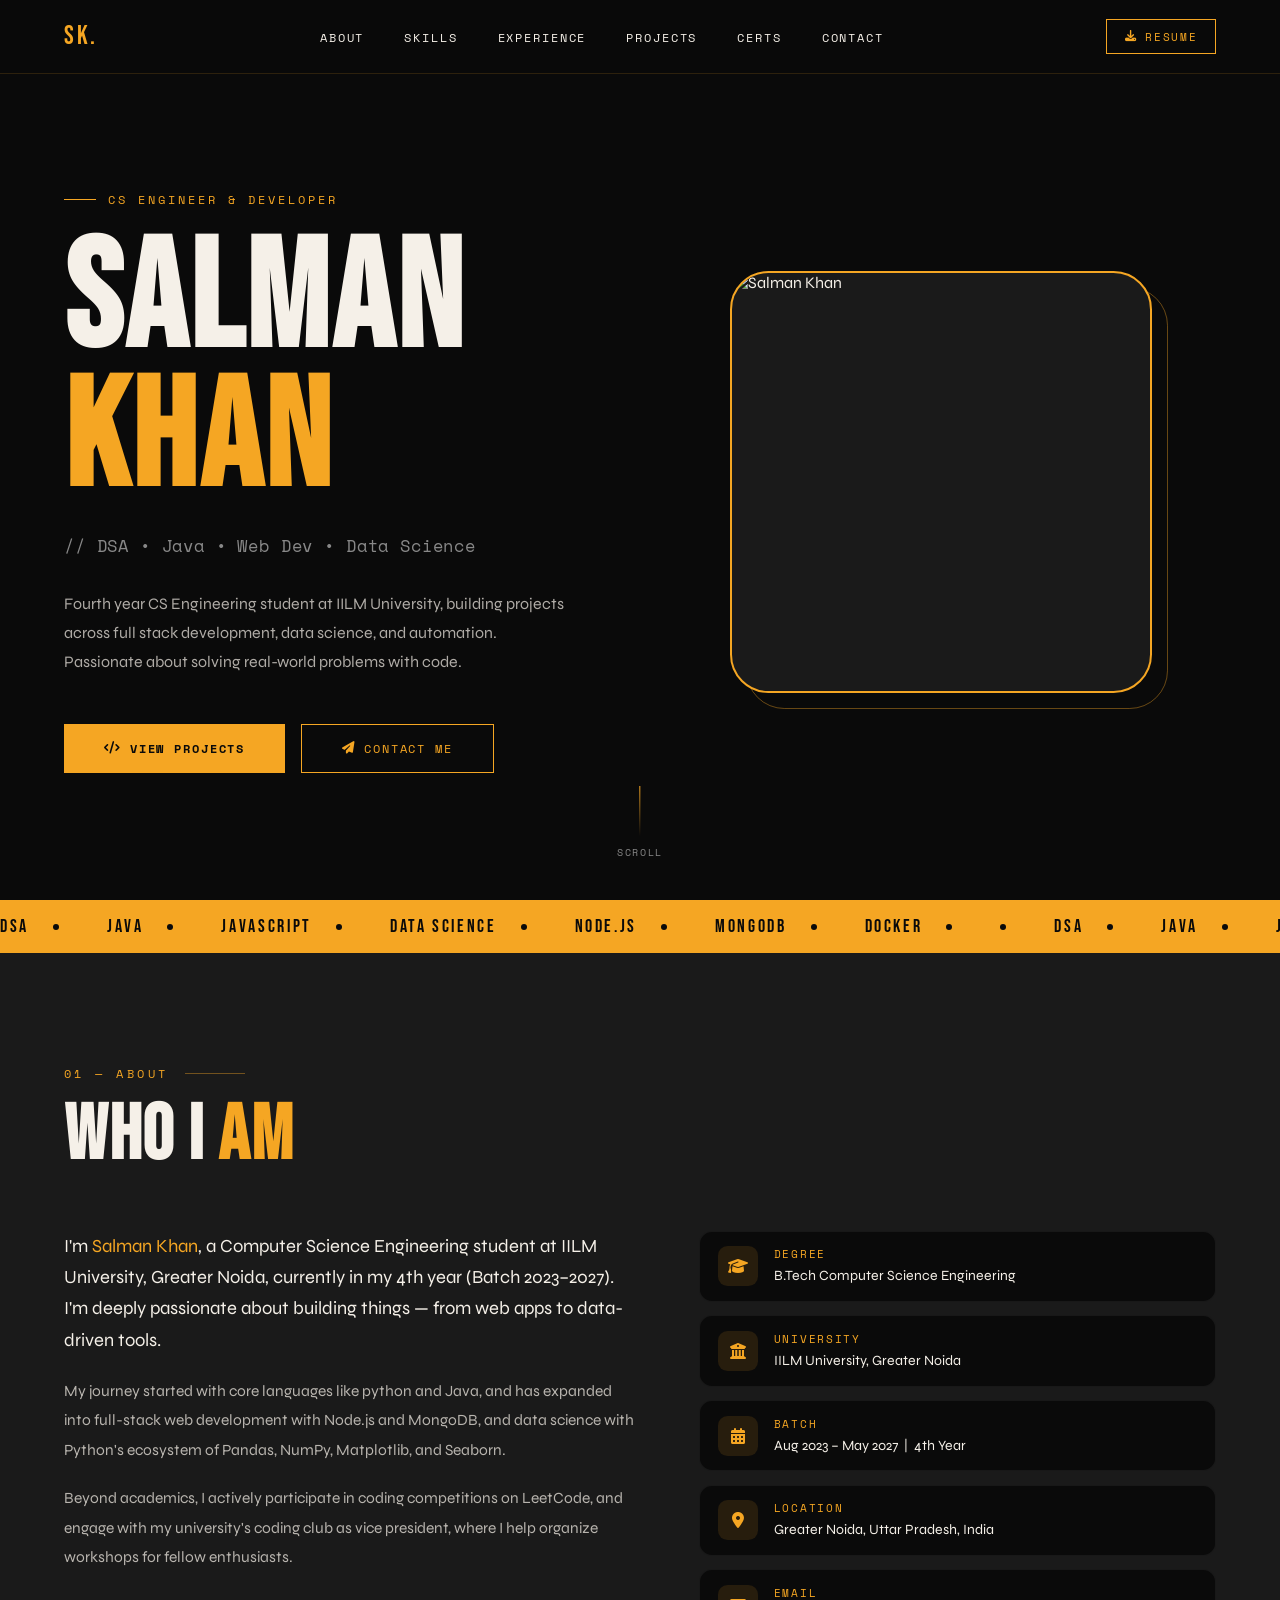
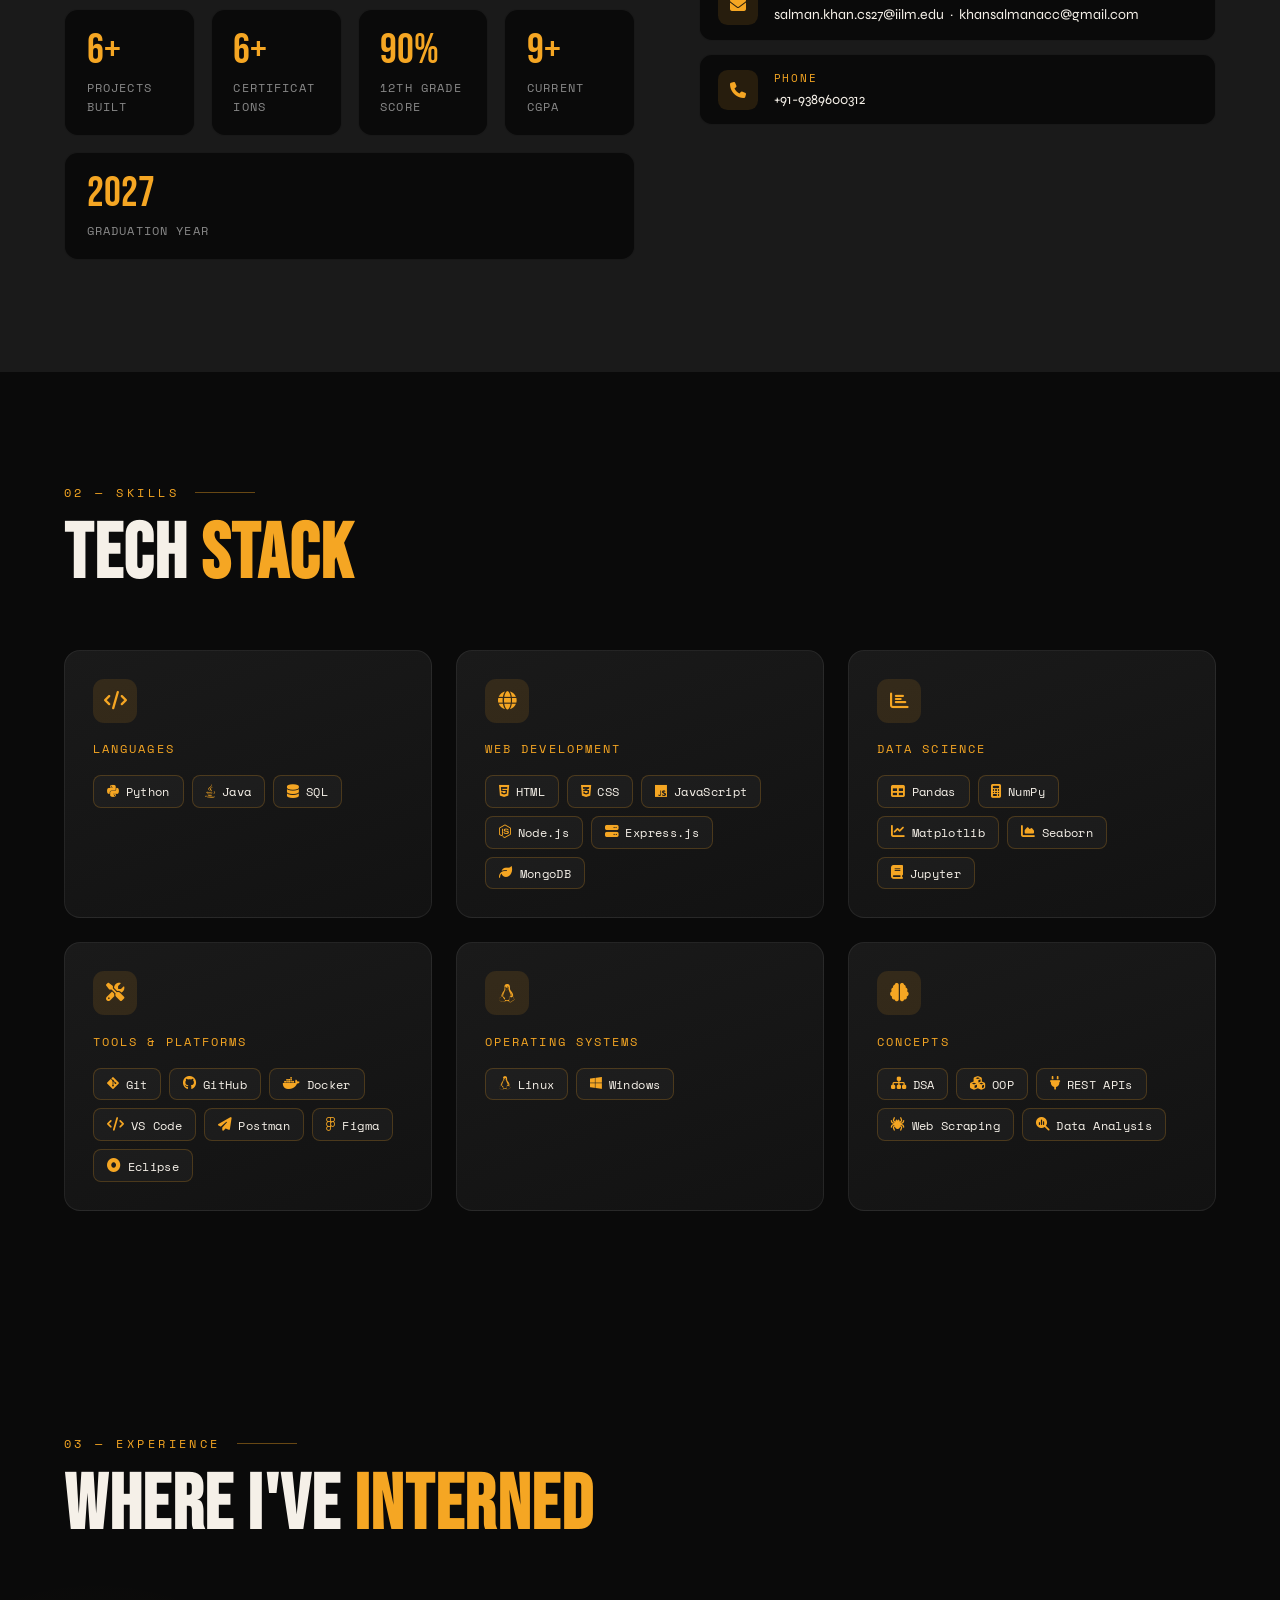
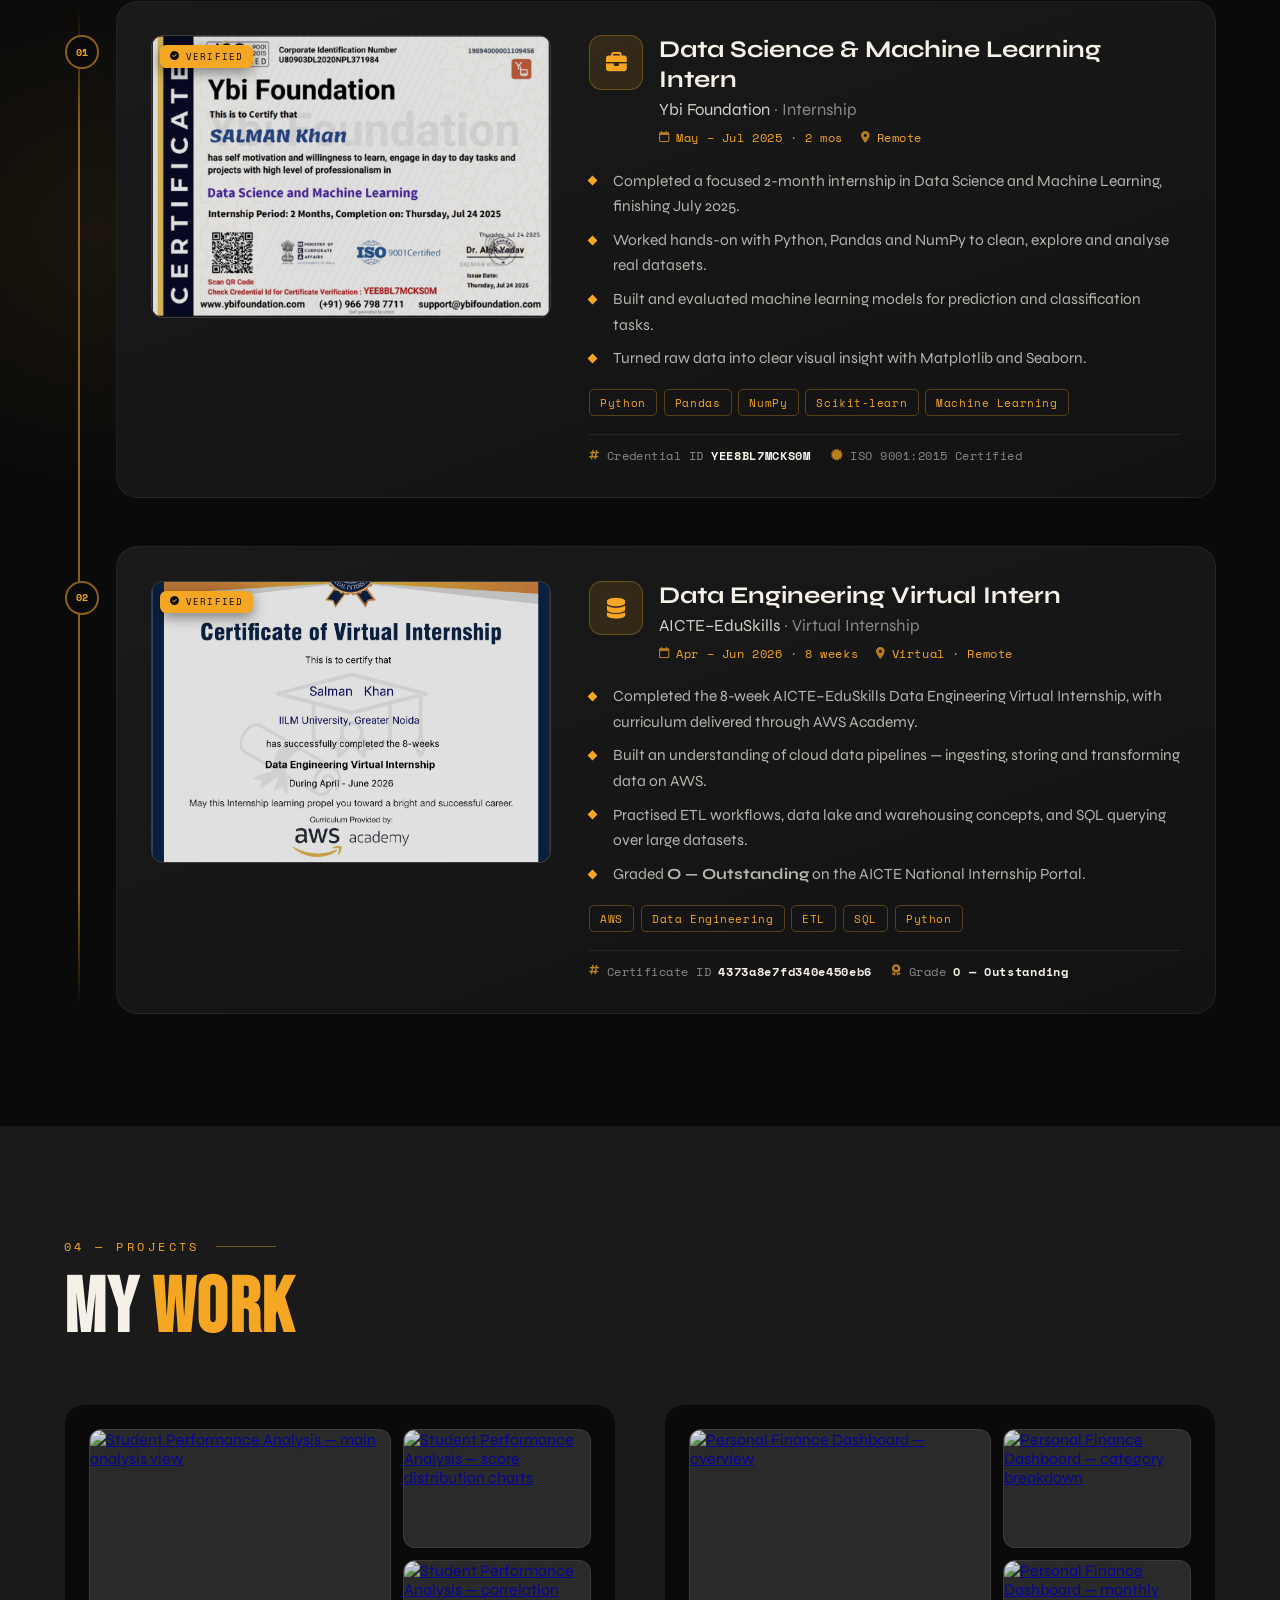
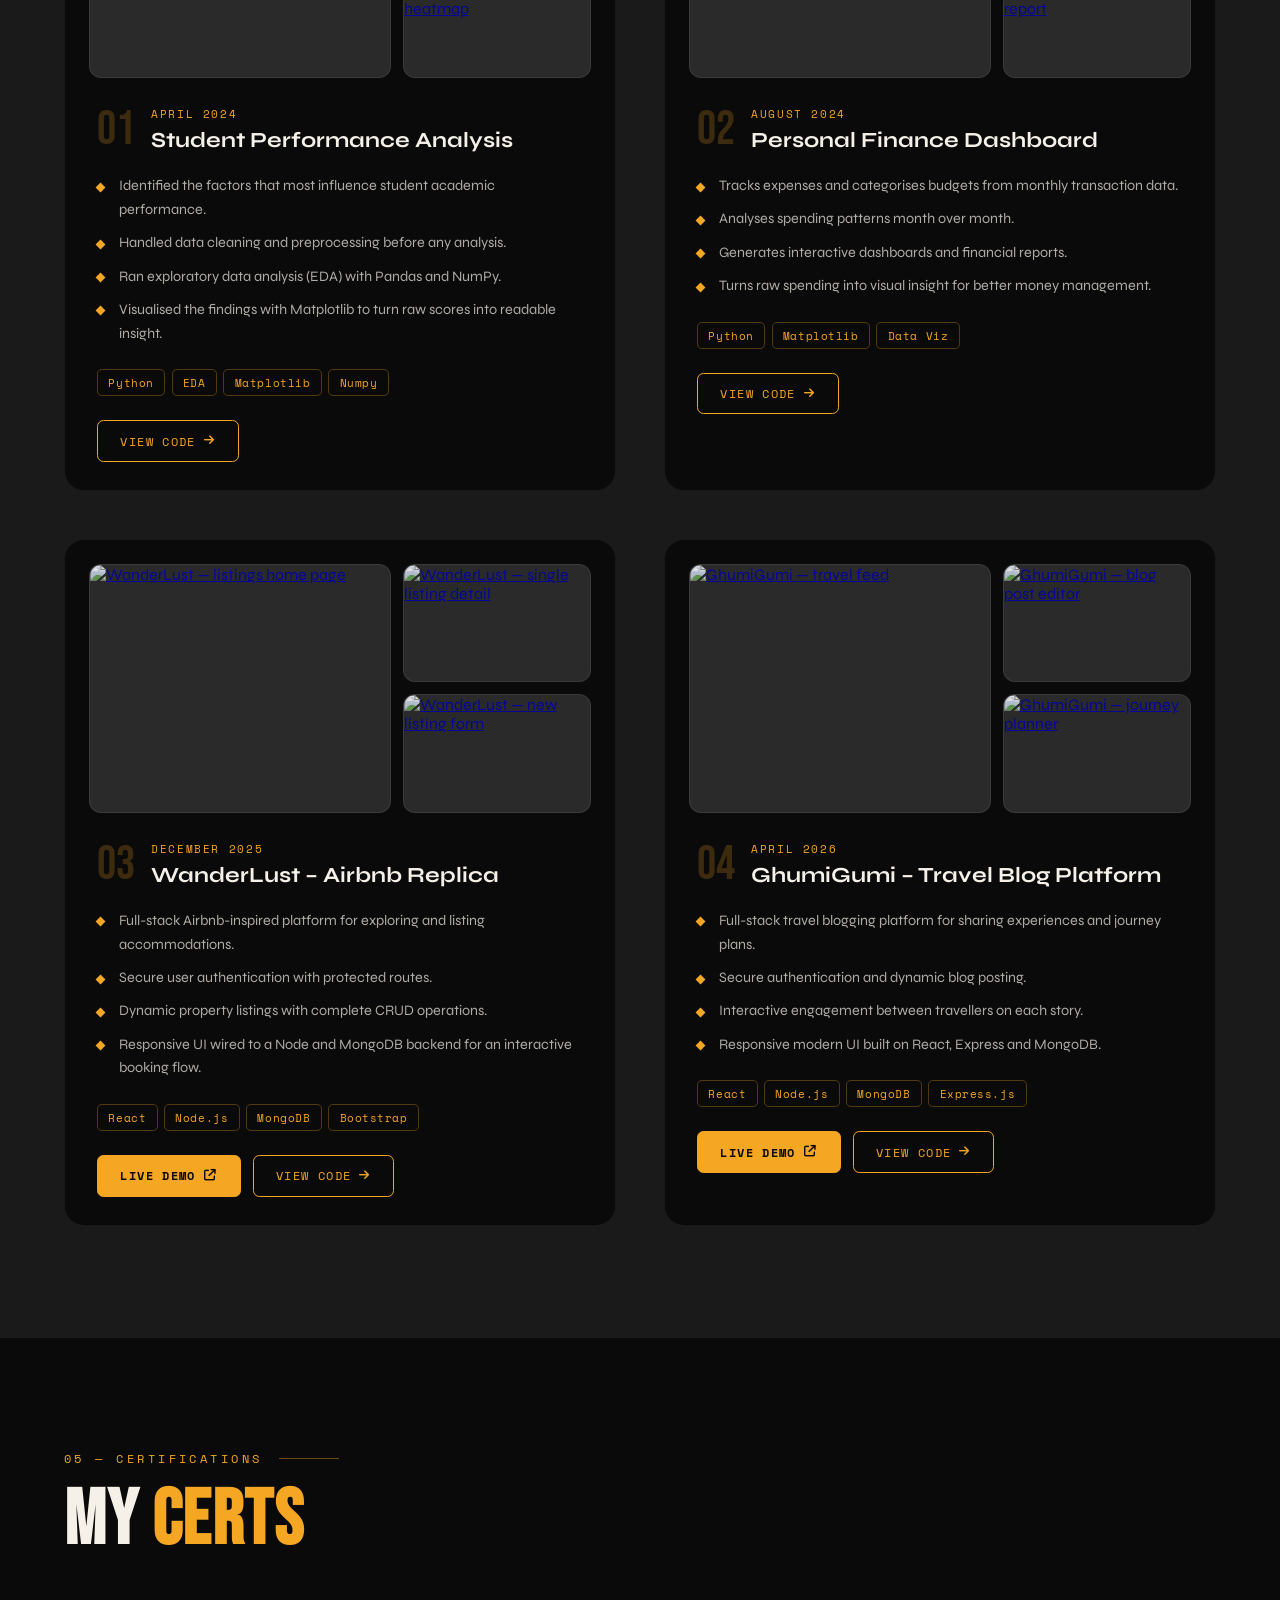
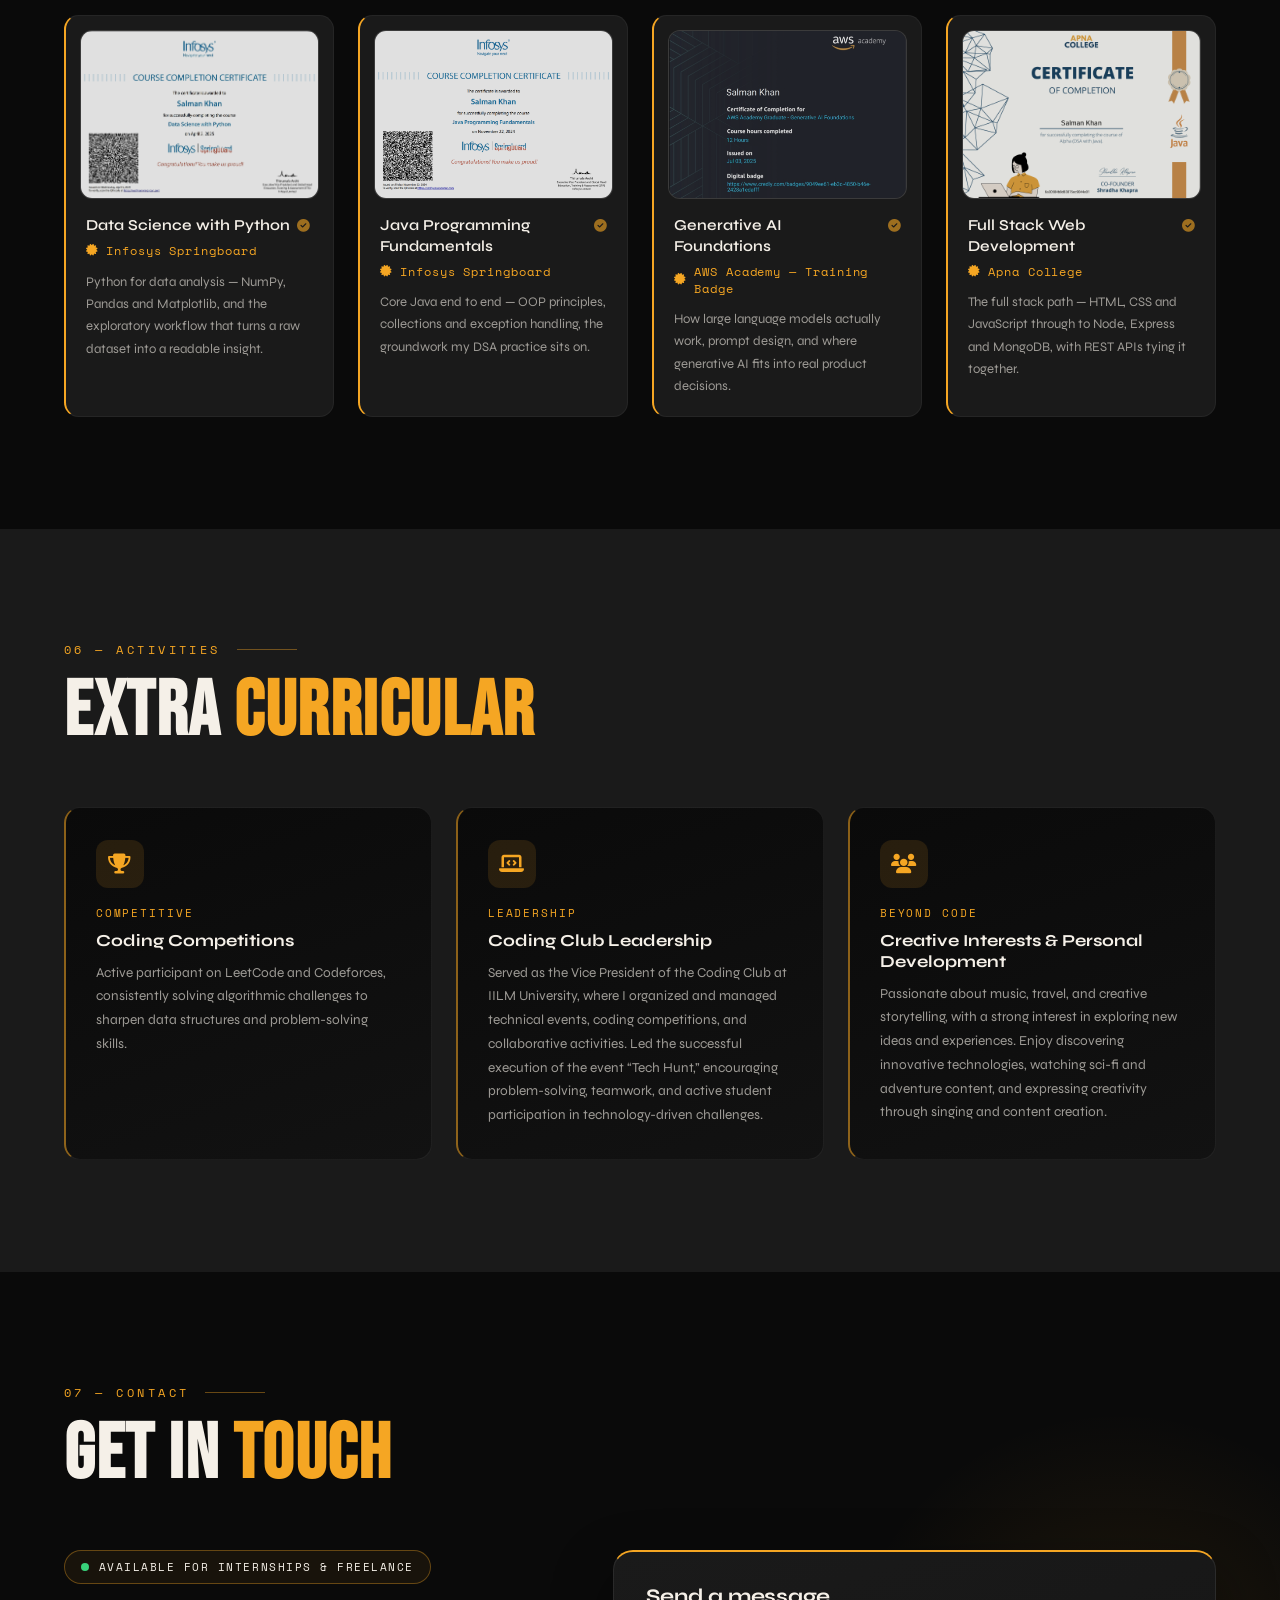
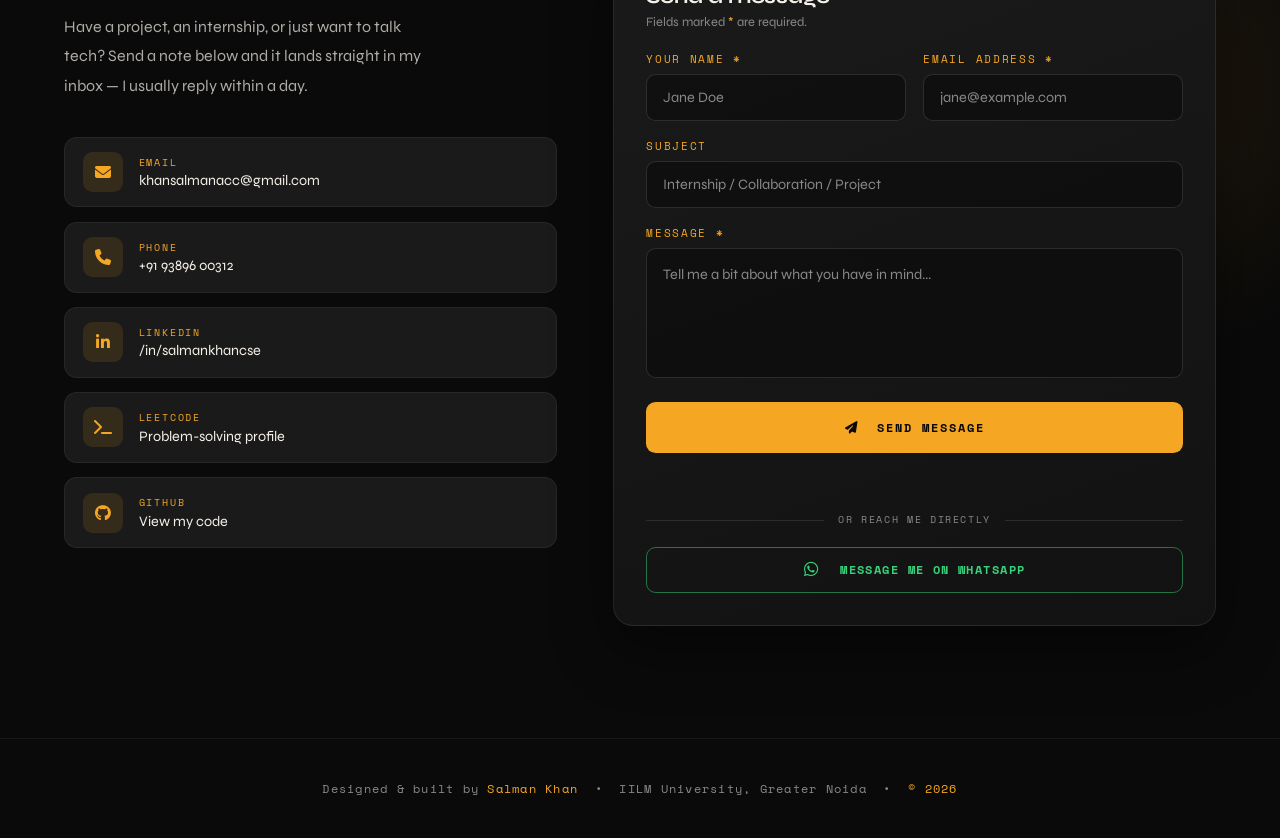
==== commit 720d32d3: "updating portfolio" ====
--- a/index.html
+++ b/index.html
@@ -10,32 +10,39 @@
 </head>
 <body>
 
-  <div class="cursor" id="cursor"></div>
-  <div class="cursor-ring" id="cursor-ring"></div>
-
   <!-- ========== NAV ========== -->
   <nav>
     <a href="#home" class="nav-logo">SK.</a>
     <ul class="nav-links">
       <li><a href="#about">About</a></li>
       <li><a href="#skills">Skills</a></li>
+      <li><a href="#experience">Experience</a></li>
       <li><a href="#projects">Projects</a></li>
       <li><a href="#certifications">Certs</a></li>
       <li><a href="#contact">Contact</a></li>
     </ul>
+    <!-- Resume download: put your actual PDF at this path, filename must match -->
+    <a href="resume.pdf" download="Salman_Khan_Resume.pdf" class="nav-resume-btn">
+      <i class="fas fa-download"></i> Resume
+    </a>
   </nav>
 
   <!-- ========== HERO ========== -->
   <section id="home">
-    <div class="hero-bg-text">DEV</div>
-    <div class="hero-content">
-      <div class="hero-tag">CS Engineer &amp; Developer</div>
-      <h1 class="hero-name">SALMAN<br><span>KHAN</span></h1>
-      <p class="hero-title">// DSA &bull; Java &bull; Web Dev &bull; Data Science</p>
-      <p class="hero-desc">Fourth year CS Engineering student at IILM University, building projects across full stack development, data science, and automation. Passionate about solving real-world problems with code.</p>
-      <div class="hero-cta">
-        <a href="#projects" class="btn-primary"><i class="fas fa-code"></i> View Projects</a>
-        <a href="#contact" class="btn-outline"><i class="fas fa-paper-plane"></i> Contact Me</a>
+    <div class="hero-content-wrapper">
+      <div class="hero-content">
+        <div class="hero-tag">CS Engineer &amp; Developer</div>
+        <h1 class="hero-name">SALMAN<br><span>KHAN</span></h1>
+        <p class="hero-title">// DSA &bull; Java &bull; Web Dev &bull; Data Science</p>
+        <p class="hero-desc">Fourth year CS Engineering student at IILM University, building projects across full stack development, data science, and automation. Passionate about solving real-world problems with code.</p>
+        <div class="hero-cta">
+          <a href="#projects" class="btn-primary"><i class="fas fa-code"></i> View Projects</a>
+          <a href="#contact" class="btn-outline"><i class="fas fa-paper-plane"></i> Contact Me</a>
+        </div>
+      </div>
+      <!-- Photo card: replace the src below with your own photo (e.g. src="photo.jpg") -->
+      <div class="hero-photo">
+        <img src="https://picsum.photos/seed/salmankhan/500/640" alt="Salman Khan" width="500" height="640">
       </div>
     </div>
     <div class="hero-scroll">
@@ -72,12 +79,11 @@
     <h2 class="section-title">WHO I <span>AM</span></h2>
     <div class="about-grid">
       <div class="about-text fade-up">
-        <p>I'm Salman Khan, a Computer Science Engineering student at IILM University, Greater Noida, currently in my 4th year (Batch 2023–2027). I'm deeply passionate about building things — from web apps to data-driven tools.</p>
+        <p class="about-lead">I'm <span class="hl">Salman Khan</span>, a Computer Science Engineering student at IILM University, Greater Noida, currently in my 4th year (Batch 2023–2027). I'm deeply passionate about building things — from web apps to data-driven tools.</p>
         <p>My journey started with core languages like python and Java, and has expanded into full-stack web development with Node.js and MongoDB, and data science with Python's ecosystem of Pandas, NumPy, Matplotlib, and Seaborn.</p>
         <p>Beyond academics, I actively participate in coding competitions on LeetCode, and engage with my university's coding club as vice president, where I help organize workshops for fellow enthusiasts.</p>
         <div class="about-stats">
           <div class="stat-box"><span class="stat-num">6+</span><span class="stat-label">Projects Built</span></div>
-          
           <div class="stat-box"><span class="stat-num">6+</span><span class="stat-label">Certifications</span></div>
           <div class="stat-box"><span class="stat-num">90%</span><span class="stat-label">12th Grade Score</span></div>
           <div class="stat-box"><span class="stat-num">9+</span><span class="stat-label">Current CGPA</span></div>
@@ -103,7 +109,7 @@
         </div>
         <div class="info-item">
           <div class="info-icon"><i class="fas fa-envelope"></i></div>
-          <div class="info-content"><span>Email</span><p>salman.khan.cs27@iilm.edu/khansalmanacc@gmail.com</p></div>
+          <div class="info-content"><span>Email</span><p>salman.khan.cs27@iilm.edu &nbsp;·&nbsp; khansalmanacc@gmail.com</p></div>
         </div>
         <div class="info-item">
           <div class="info-icon"><i class="fas fa-phone"></i></div>
@@ -122,187 +128,402 @@
         <div class="skill-cat-icon"><i class="fas fa-code"></i></div>
         <div class="skill-cat-title">Languages</div>
         <div class="skill-tags">
-          <span class="skill-tag">SQL</span><span class="skill-tag">Java</span><span class="skill-tag">Python</span>
-          <!-- <span class="skill-tag"></span><span class="skill-tag"></span><span class="skill-tag">SQL</span> -->
+          <span class="skill-tag"><i class="fa-brands fa-python"></i> Python</span>
+          <span class="skill-tag"><i class="fa-brands fa-java"></i> Java</span>
+          <span class="skill-tag"><i class="fa-solid fa-database"></i> SQL</span>
         </div>
       </div>
       <div class="skill-category fade-up">
         <div class="skill-cat-icon"><i class="fas fa-globe"></i></div>
         <div class="skill-cat-title">Web Development</div>
         <div class="skill-tags">
-          <span class="skill-tag">HTML</span><span class="skill-tag">CSS</span>
-          <span class="skill-tag">JavaScript</span><span class="skill-tag">Node.js</span>
-          <span class="skill-tag">Express.js</span><span class="skill-tag">MongoDB</span>
+          <span class="skill-tag"><i class="fa-brands fa-html5"></i> HTML</span>
+          <span class="skill-tag"><i class="fa-brands fa-css3-alt"></i> CSS</span>
+          <span class="skill-tag"><i class="fa-brands fa-js"></i> JavaScript</span>
+          <span class="skill-tag"><i class="fa-brands fa-node-js"></i> Node.js</span>
+          <span class="skill-tag"><i class="fa-solid fa-server"></i> Express.js</span>
+          <span class="skill-tag"><i class="fa-solid fa-leaf"></i> MongoDB</span>
         </div>
       </div>
       <div class="skill-category fade-up">
         <div class="skill-cat-icon"><i class="fas fa-chart-bar"></i></div>
         <div class="skill-cat-title">Data Science</div>
         <div class="skill-tags">
-          <span class="skill-tag">Pandas</span><span class="skill-tag">NumPy</span>
-          <span class="skill-tag">Matplotlib</span><span class="skill-tag">Seaborn</span>
-          <span class="skill-tag">Jupyter</span>
+          <span class="skill-tag"><i class="fa-solid fa-table"></i> Pandas</span>
+          <span class="skill-tag"><i class="fa-solid fa-calculator"></i> NumPy</span>
+          <span class="skill-tag"><i class="fa-solid fa-chart-line"></i> Matplotlib</span>
+          <span class="skill-tag"><i class="fa-solid fa-chart-area"></i> Seaborn</span>
+          <span class="skill-tag"><i class="fa-solid fa-book"></i> Jupyter</span>
         </div>
       </div>
       <div class="skill-category fade-up">
         <div class="skill-cat-icon"><i class="fas fa-tools"></i></div>
         <div class="skill-cat-title">Tools &amp; Platforms</div>
         <div class="skill-tags">
-          <span class="skill-tag">Git</span><span class="skill-tag">GitHub</span>
-          <span class="skill-tag">Docker</span><span class="skill-tag">VS Code</span>
-          <span class="skill-tag">Postman</span><span class="skill-tag">Figma</span>
-          <span class="skill-tag">Eclipse</span>
+          <span class="skill-tag"><i class="fa-brands fa-git-alt"></i> Git</span>
+          <span class="skill-tag"><i class="fa-brands fa-github"></i> GitHub</span>
+          <span class="skill-tag"><i class="fa-brands fa-docker"></i> Docker</span>
+          <span class="skill-tag"><i class="fa-solid fa-code"></i> VS Code</span>
+          <span class="skill-tag"><i class="fa-solid fa-paper-plane"></i> Postman</span>
+          <span class="skill-tag"><i class="fa-brands fa-figma"></i> Figma</span>
+          <span class="skill-tag"><i class="fa-solid fa-circle-dot"></i> Eclipse</span>
         </div>
       </div>
       <div class="skill-category fade-up">
         <div class="skill-cat-icon"><i class="fab fa-linux"></i></div>
         <div class="skill-cat-title">Operating Systems</div>
         <div class="skill-tags">
-          <span class="skill-tag">Linux</span><span class="skill-tag">Windows</span>
+          <span class="skill-tag"><i class="fa-brands fa-linux"></i> Linux</span>
+          <span class="skill-tag"><i class="fa-brands fa-windows"></i> Windows</span>
         </div>
       </div>
       <div class="skill-category fade-up">
         <div class="skill-cat-icon"><i class="fas fa-brain"></i></div>
         <div class="skill-cat-title">Concepts</div>
         <div class="skill-tags">
-          <span class="skill-tag">DSA</span><span class="skill-tag">OOP</span>
-          <span class="skill-tag">REST APIs</span><span class="skill-tag">Web Scraping</span>
-          <span class="skill-tag">Data Analysis</span>
-        </div>
-      </div>
+          <span class="skill-tag"><i class="fa-solid fa-sitemap"></i> DSA</span>
+          <span class="skill-tag"><i class="fa-solid fa-cubes"></i> OOP</span>
+          <span class="skill-tag"><i class="fa-solid fa-plug"></i> REST APIs</span>
+          <span class="skill-tag"><i class="fa-solid fa-spider"></i> Web Scraping</span>
+          <span class="skill-tag"><i class="fa-solid fa-magnifying-glass-chart"></i> Data Analysis</span>
+        </div>
+      </div>
+    </div>
+  </section>
+
+  <!-- ========== EXPERIENCE / INTERNSHIPS ========== -->
+  <section id="experience">
+    <div class="section-label">03 — Experience</div>
+    <h2 class="section-title">WHERE I'VE <span>INTERNED</span></h2>
+    <div class="exp-list">
+
+      <!-- ============================================================
+           INTERNSHIP #1 — filled in from your Ybi Foundation certificate.
+           The certificate image is "internship-ybi.png"; click it on the
+           page to open it full-size. To swap it, replace BOTH the
+           a href="..." and the img src="..." below with your file name.
+           ============================================================ -->
+      <article class="exp-card fade-up">
+        <div class="exp-media">
+          <span class="exp-verified"><i class="fas fa-circle-check"></i> Verified</span>
+          <a class="cert-shot" href="internship-ybi.png">
+            <img src="internship-ybi.png" alt="Ybi Foundation internship certificate — Data Science and Machine Learning" loading="lazy">
+          </a>
+        </div>
+        <div class="exp-body">
+          <div class="exp-head">
+            <div class="exp-logo"><i class="fas fa-briefcase"></i></div>
+            <div class="exp-headings">
+              <h3 class="exp-role">Data Science &amp; Machine Learning Intern</h3>
+              <div class="exp-company">Ybi Foundation <span class="exp-type">&middot; Internship</span></div>
+              <div class="exp-meta">
+                <span><i class="far fa-calendar"></i> May – Jul 2025 &middot; 2 mos</span>
+                <span><i class="fas fa-location-dot"></i> Remote</span>
+              </div>
+            </div>
+          </div>
+          <ul class="exp-points">
+            <li>Completed a focused 2-month internship in Data Science and Machine Learning, finishing July 2025.</li>
+            <li>Worked hands-on with Python, Pandas and NumPy to clean, explore and analyse real datasets.</li>
+            <li>Built and evaluated machine learning models for prediction and classification tasks.</li>
+            <li>Turned raw data into clear visual insight with Matplotlib and Seaborn.</li>
+          </ul>
+          <div class="exp-stack">
+            <span class="project-tech">Python</span><span class="project-tech">Pandas</span><span class="project-tech">NumPy</span><span class="project-tech">Scikit-learn</span><span class="project-tech">Machine Learning</span>
+          </div>
+          <div class="exp-creds">
+            <span class="exp-cred"><i class="fas fa-hashtag"></i> Credential ID <b>YEE8BL7MCKS0M</b></span>
+            <span class="exp-cred"><i class="fas fa-certificate"></i> ISO 9001:2015 Certified</span>
+          </div>
+        </div>
+      </article>
+
+      <!-- INTERNSHIP #2 — AICTE-EduSkills Data Engineering Virtual Internship (curriculum by AWS Academy). Certificate image: internship-eduskills.png -->
+      <article class="exp-card fade-up">
+        <div class="exp-media">
+          <span class="exp-verified"><i class="fas fa-circle-check"></i> Verified</span>
+          <a class="cert-shot" href="internship-eduskills.png">
+            <img src="internship-eduskills.png" alt="AICTE-EduSkills Data Engineering Virtual Internship certificate — curriculum by AWS Academy" loading="lazy">
+          </a>
+        </div>
+        <div class="exp-body">
+          <div class="exp-head">
+            <div class="exp-logo"><i class="fas fa-database"></i></div>
+            <div class="exp-headings">
+              <h3 class="exp-role">Data Engineering Virtual Intern</h3>
+              <div class="exp-company">AICTE&ndash;EduSkills <span class="exp-type">&middot; Virtual Internship</span></div>
+              <div class="exp-meta">
+                <span><i class="far fa-calendar"></i> Apr – Jun 2026 &middot; 8 weeks</span>
+                <span><i class="fas fa-location-dot"></i> Virtual &middot; Remote</span>
+              </div>
+            </div>
+          </div>
+          <ul class="exp-points">
+            <li>Completed the 8-week AICTE&ndash;EduSkills Data Engineering Virtual Internship, with curriculum delivered through AWS Academy.</li>
+            <li>Built an understanding of cloud data pipelines — ingesting, storing and transforming data on AWS.</li>
+            <li>Practised ETL workflows, data lake and warehousing concepts, and SQL querying over large datasets.</li>
+            <li>Graded <b>O — Outstanding</b> on the AICTE National Internship Portal.</li>
+          </ul>
+          <div class="exp-stack">
+            <span class="project-tech">AWS</span><span class="project-tech">Data Engineering</span><span class="project-tech">ETL</span><span class="project-tech">SQL</span><span class="project-tech">Python</span>
+          </div>
+          <div class="exp-creds">
+            <span class="exp-cred"><i class="fas fa-hashtag"></i> Certificate ID <b>4373a8e7fd340e450eb6</b></span>
+            <span class="exp-cred"><i class="fas fa-award"></i> Grade <b>O — Outstanding</b></span>
+          </div>
+        </div>
+      </article>
+
     </div>
   </section>
 
   <!-- ========== PROJECTS ========== -->
   <section id="projects">
-    <div class="section-label">03 — Projects</div>
+    <div class="section-label">04 — Projects</div>
     <h2 class="section-title">MY <span>WORK</span></h2>
     <div class="projects-grid">
 
-      <div class="project-card fade-up">
-        <div class="project-num">01</div>
-        <div class="project-date">APRIL 2024</div>
-        <div class="project-name">Student Performance Analysis</div>
-        <div class="project-desc">A data analysis project focused on identifying factors influencing student academic performance. Includes data preprocessing, exploratory data analysis (EDA), visualization techniques, and insights generation using Python data science libraries.</div>
-        <div class="project-stack">
-          <span class="project-tech">Python</span><span class="project-tech">EDA</span><span class="project-tech">Matplotlib</span><span class="project-tech">Numpy</span>
-        </div>
-      </div>
-
-      <div class="project-card fade-up">
-        <div class="project-num">02</div>
-        <div class="project-date">AUGUST 2024</div>
-        <div class="project-name">Personal Finance Dashboard</div>
-        <div class="project-desc">A Python-based finance management application for tracking expenses, categorizing budgets, and analyzing monthly spending patterns. Includes interactive dashboards, financial reports, and visual insights for better money management.</div>
-        <div class="project-stack">
-          <span class="project-tech">Python</span><span class="project-tech">Matplotlib</span><span class="project-tech">Data Viz</span>
-        </div>
-      </div>
-
-      <div class="project-card fade-up">
-        <div class="project-num">03</div>
-        <div class="project-date">JANRUARY 2025</div>
-        <div class="project-name">Simple Web Scraper</div>
-        <div class="project-desc">A Python web scraper using BeautifulSoup and Requests, automating data collection for research with robust error handling and usable output formatting.</div>
-        <div class="project-stack">
-          <span class="project-tech">Python</span><span class="project-tech">BeautifulSoup</span><span class="project-tech">Requests</span>
-        </div>
-      </div>
-
-      <div class="project-card fade-up">
-        <div class="project-num">04</div>
-        <div class="project-date">MAY 2025</div>
-        <div class="project-name">Weather Dashboard</div>
-        <div class="project-desc">An interactive JavaScript weather dashboard powered by OpenWeatherMap API, with dynamic forecasts, visual weather representations, and fully responsive design.</div>
-        <div class="project-stack">
-          <span class="project-tech">JavaScript</span><span class="project-tech">OpenWeatherMap API</span><span class="project-tech">Responsive UI</span>
-        </div>
-      </div>
-
-      <div class="project-card fade-up">
-        <div class="project-num">05</div>
-        <div class="project-date">DECEMBER 2025</div>
-        <div class="project-name">WanderLust – Airbnb Replica</div>
-        <div class="project-desc">A full-stack Airbnb-inspired web platform for exploring and listing accommodations. Features secure user authentication, dynamic property listings, CRUD operations, responsive UI design, and seamless backend integration for an interactive booking experience.</div>
-        <div class="project-stack">
-          <span class="project-tech">React</span><span class="project-tech">Node.js</span>
-          <span class="project-tech">MongoDB</span><span class="project-tech">Bootstrap</span>
-        </div>
-      </div>
-
-      <div class="project-card fade-up">
-        <div class="project-num">06</div>
-        <div class="project-date">APRIL 2026</div>
-        <div class="project-name">GhumiGumi – Travel Blog Platform</div>
-        <div class="project-desc">A full-stack travel blogging platform where users can share travel experiences, create journey plans, and explore stories from other travelers. Features secure authentication, dynamic blog posting, interactive user engagement, and a responsive modern UI for seamless travel storytelling.</div>
-        <div class="project-stack">
-          <span class="project-tech">React</span><span class="project-tech">Node.js</span>
-          <span class="project-tech">MongoDB</span><span class="project-tech">Express.js</span>
-        </div>
-      </div>
+      <!-- ============================================================
+           HOW TO ADD YOUR OWN SCREENSHOTS
+           1. Make a folder called "images" next to index.html
+           2. Drop your shots in, e.g. images/student-1.jpg
+           3. In each card below replace the img src="..." with your file
+              and the surrounding a href="..." with the same file
+           Each card holds 3 images: one wide cover + two smaller ones.
+           ============================================================ -->
+
+      <article class="project-card fade-up">
+        <div class="project-media">
+          <a class="project-shot project-shot-main" href="https://picsum.photos/seed/sp1/1600/1000">
+            <img src="https://picsum.photos/seed/sp1/900/560" alt="Student Performance Analysis — main analysis view" loading="lazy">
+          </a>
+          <a class="project-shot" href="https://picsum.photos/seed/sp2/1200/960">
+            <img src="https://picsum.photos/seed/sp2/500/400" alt="Student Performance Analysis — score distribution charts" loading="lazy">
+          </a>
+          <a class="project-shot" href="https://picsum.photos/seed/sp3/1200/960">
+            <img src="https://picsum.photos/seed/sp3/500/400" alt="Student Performance Analysis — correlation heatmap" loading="lazy">
+          </a>
+        </div>
+        <div class="project-body">
+          <div class="project-head">
+            <span class="project-num">01</span>
+            <div>
+              <div class="project-date">April 2024</div>
+              <h3 class="project-name">Student Performance Analysis</h3>
+            </div>
+          </div>
+          <ul class="project-points">
+            <li>Identified the factors that most influence student academic performance.</li>
+            <li>Handled data cleaning and preprocessing before any analysis.</li>
+            <li>Ran exploratory data analysis (EDA) with Pandas and NumPy.</li>
+            <li>Visualised the findings with Matplotlib to turn raw scores into readable insight.</li>
+          </ul>
+          <div class="project-stack">
+            <span class="project-tech">Python</span><span class="project-tech">EDA</span><span class="project-tech">Matplotlib</span><span class="project-tech">Numpy</span>
+          </div>
+          <div class="project-links">
+            <!-- replace # with your GitHub repo link -->
+            <a href="#" class="project-btn">View code <i class="fas fa-arrow-right"></i></a>
+          </div>
+        </div>
+      </article>
+
+      <article class="project-card fade-up">
+        <div class="project-media">
+          <a class="project-shot project-shot-main" href="https://picsum.photos/seed/pf1/1600/1000">
+            <img src="https://picsum.photos/seed/pf1/900/560" alt="Personal Finance Dashboard — overview" loading="lazy">
+          </a>
+          <a class="project-shot" href="https://picsum.photos/seed/pf2/1200/960">
+            <img src="https://picsum.photos/seed/pf2/500/400" alt="Personal Finance Dashboard — category breakdown" loading="lazy">
+          </a>
+          <a class="project-shot" href="https://picsum.photos/seed/pf3/1200/960">
+            <img src="https://picsum.photos/seed/pf3/500/400" alt="Personal Finance Dashboard — monthly report" loading="lazy">
+          </a>
+        </div>
+        <div class="project-body">
+          <div class="project-head">
+            <span class="project-num">02</span>
+            <div>
+              <div class="project-date">August 2024</div>
+              <h3 class="project-name">Personal Finance Dashboard</h3>
+            </div>
+          </div>
+          <ul class="project-points">
+            <li>Tracks expenses and categorises budgets from monthly transaction data.</li>
+            <li>Analyses spending patterns month over month.</li>
+            <li>Generates interactive dashboards and financial reports.</li>
+            <li>Turns raw spending into visual insight for better money management.</li>
+          </ul>
+          <div class="project-stack">
+            <span class="project-tech">Python</span><span class="project-tech">Matplotlib</span><span class="project-tech">Data Viz</span>
+          </div>
+          <div class="project-links">
+            <!-- replace # with your GitHub repo link -->
+            <a href="#" class="project-btn">View code <i class="fas fa-arrow-right"></i></a>
+          </div>
+        </div>
+      </article>
+
+      <article class="project-card fade-up">
+        <div class="project-media">
+          <a class="project-shot project-shot-main" href="https://picsum.photos/seed/wl1/1600/1000">
+            <img src="https://picsum.photos/seed/wl1/900/560" alt="WanderLust — listings home page" loading="lazy">
+          </a>
+          <a class="project-shot" href="https://picsum.photos/seed/wl2/1200/960">
+            <img src="https://picsum.photos/seed/wl2/500/400" alt="WanderLust — single listing detail" loading="lazy">
+          </a>
+          <a class="project-shot" href="https://picsum.photos/seed/wl3/1200/960">
+            <img src="https://picsum.photos/seed/wl3/500/400" alt="WanderLust — new listing form" loading="lazy">
+          </a>
+        </div>
+        <div class="project-body">
+          <div class="project-head">
+            <span class="project-num">03</span>
+            <div>
+              <div class="project-date">December 2025</div>
+              <h3 class="project-name">WanderLust – Airbnb Replica</h3>
+            </div>
+          </div>
+          <ul class="project-points">
+            <li>Full-stack Airbnb-inspired platform for exploring and listing accommodations.</li>
+            <li>Secure user authentication with protected routes.</li>
+            <li>Dynamic property listings with complete CRUD operations.</li>
+            <li>Responsive UI wired to a Node and MongoDB backend for an interactive booking flow.</li>
+          </ul>
+          <div class="project-stack">
+            <span class="project-tech">React</span><span class="project-tech">Node.js</span>
+            <span class="project-tech">MongoDB</span><span class="project-tech">Bootstrap</span>
+          </div>
+          <div class="project-links">
+            <!-- replace the # links with your live site and GitHub repo -->
+            <a href="#" class="project-btn project-btn-solid">Live demo <i class="fas fa-arrow-up-right-from-square"></i></a>
+            <a href="#" class="project-btn">View code <i class="fas fa-arrow-right"></i></a>
+          </div>
+        </div>
+      </article>
+
+      <article class="project-card fade-up">
+        <div class="project-media">
+          <a class="project-shot project-shot-main" href="https://picsum.photos/seed/gg1/1600/1000">
+            <img src="https://picsum.photos/seed/gg1/900/560" alt="GhumiGumi — travel feed" loading="lazy">
+          </a>
+          <a class="project-shot" href="https://picsum.photos/seed/gg2/1200/960">
+            <img src="https://picsum.photos/seed/gg2/500/400" alt="GhumiGumi — blog post editor" loading="lazy">
+          </a>
+          <a class="project-shot" href="https://picsum.photos/seed/gg3/1200/960">
+            <img src="https://picsum.photos/seed/gg3/500/400" alt="GhumiGumi — journey planner" loading="lazy">
+          </a>
+        </div>
+        <div class="project-body">
+          <div class="project-head">
+            <span class="project-num">04</span>
+            <div>
+              <div class="project-date">April 2026</div>
+              <h3 class="project-name">GhumiGumi – Travel Blog Platform</h3>
+            </div>
+          </div>
+          <ul class="project-points">
+            <li>Full-stack travel blogging platform for sharing experiences and journey plans.</li>
+            <li>Secure authentication and dynamic blog posting.</li>
+            <li>Interactive engagement between travellers on each story.</li>
+            <li>Responsive modern UI built on React, Express and MongoDB.</li>
+          </ul>
+          <div class="project-stack">
+            <span class="project-tech">React</span><span class="project-tech">Node.js</span>
+            <span class="project-tech">MongoDB</span><span class="project-tech">Express.js</span>
+          </div>
+          <div class="project-links">
+            <!-- replace the # links with your live site and GitHub repo -->
+            <a href="https://ghumigumi-1.onrender.com" target="_blank" rel="noopener" class="project-btn project-btn-solid">Live demo <i class="fas fa-arrow-up-right-from-square"></i></a>
+            <a href="#" class="project-btn">View code <i class="fas fa-arrow-right"></i></a>
+          </div>
+        </div>
+      </article>
 
     </div>
   </section>
 
   <!-- ========== CERTIFICATIONS ========== -->
   <section id="certifications">
-    <div class="section-label">04 — Certifications</div>
+    <div class="section-label">05 — Certifications</div>
     <h2 class="section-title">MY <span>CERTS</span></h2>
     <div class="cert-list">
-      <div class="cert-item fade-up">
-        <div class="cert-icon"><i class="fas fa-certificate"></i></div>
-        <div class="cert-text">
-          <div class="cert-title">Data Science with Python</div>
-          <div class="cert-issuer">Infosys Springboard</div>
-        </div>
-        <i class="fas fa-check-circle" style="color: var(--gold); opacity: 0.6;"></i>
-      </div>
-      <div class="cert-item fade-up">
-        <div class="cert-icon"><i class="fas fa-certificate"></i></div>
-        <div class="cert-text">
-          <div class="cert-title">Java Programming Fundamentals</div>
-          <div class="cert-issuer">Infosys Springboard</div>
-        </div>
-        <i class="fas fa-check-circle" style="color: var(--gold); opacity: 0.6;"></i>
-      </div>
-      <div class="cert-item fade-up">
-        <div class="cert-icon"><i class="fas fa-certificate"></i></div>
-        <div class="cert-text">
-          <div class="cert-title">Generative AI Fpundation - Training Badge</div>
-          <div class="cert-issuer">AWS Academy</div>
-        </div>
-        <i class="fas fa-check-circle" style="color: var(--gold); opacity: 0.6;"></i>
-      </div>
-      <div class="cert-item fade-up">
-        <div class="cert-icon"><i class="fas fa-certificate"></i></div>
-        <div class="cert-text">
-          <div class="cert-title">Full Stack Web Development</div>
-          <div class="cert-issuer">Apna College</div>
-        </div>
-        <i class="fas fa-check-circle" style="color: var(--gold); opacity: 0.6;"></i>
-      </div>
-      
+
+      <!-- ============================================================
+           HOW TO ADD YOUR OWN CERTIFICATES
+           Drop the scans in the same "images" folder, then replace both
+           the img src="..." and the a href="..." around it, e.g.
+           images/cert-data-science.jpg. One image per certificate.
+           ============================================================ -->
+
+      <article class="cert-item fade-up">
+        <a class="cert-shot" href="cert-data-science.jpg">
+          <img src="cert-data-science.jpg" alt="Data Science with Python certificate — Infosys Springboard" loading="lazy">
+        </a>
+        <div class="cert-body">
+          <div class="cert-title">Data Science with Python <i class="fas fa-check-circle"></i></div>
+          <div class="cert-issuer"><i class="fas fa-certificate"></i> Infosys Springboard</div>
+          <p class="cert-desc">Python for data analysis — NumPy, Pandas and Matplotlib, and the exploratory workflow that turns a raw dataset into a readable insight.</p>
+        </div>
+      </article>
+
+      <article class="cert-item fade-up">
+        <a class="cert-shot" href="cert-java.jpg">
+          <img src="cert-java.jpg" alt="Java Programming Fundamentals certificate — Infosys Springboard" loading="lazy">
+        </a>
+        <div class="cert-body">
+          <div class="cert-title">Java Programming Fundamentals <i class="fas fa-check-circle"></i></div>
+          <div class="cert-issuer"><i class="fas fa-certificate"></i> Infosys Springboard</div>
+          <p class="cert-desc">Core Java end to end — OOP principles, collections and exception handling, the groundwork my DSA practice sits on.</p>
+        </div>
+      </article>
+
+      <article class="cert-item fade-up">
+        <a class="cert-shot" href="cert-genai.jpg">
+          <img src="cert-genai.jpg" alt="Generative AI Foundations training badge — AWS Academy" loading="lazy">
+        </a>
+        <div class="cert-body">
+          <div class="cert-title">Generative AI Foundations <i class="fas fa-check-circle"></i></div>
+          <div class="cert-issuer"><i class="fas fa-certificate"></i> AWS Academy — Training Badge</div>
+          <p class="cert-desc">How large language models actually work, prompt design, and where generative AI fits into real product decisions.</p>
+        </div>
+      </article>
+
+      <article class="cert-item fade-up">
+        <a class="cert-shot" href="cert-fullstack.jpg">
+          <img src="cert-fullstack.jpg" alt="Full Stack Web Development certificate — Apna College" loading="lazy">
+        </a>
+        <div class="cert-body">
+          <div class="cert-title">Full Stack Web Development <i class="fas fa-check-circle"></i></div>
+          <div class="cert-issuer"><i class="fas fa-certificate"></i> Apna College</div>
+          <p class="cert-desc">The full stack path — HTML, CSS and JavaScript through to Node, Express and MongoDB, with REST APIs tying it together.</p>
+        </div>
+      </article>
+
     </div>
   </section>
 
   <!-- ========== ACTIVITIES ========== -->
   <section id="activities">
-    <div class="section-label">05 — Activities</div>
+    <div class="section-label">06 — Activities</div>
     <h2 class="section-title">EXTRA <span>CURRICULAR</span></h2>
     <div class="activities-grid">
       <div class="activity-card fade-up">
         <div class="activity-icon"><i class="fas fa-trophy"></i></div>
+        <span class="activity-tag">Competitive</span>
         <div class="activity-title">Coding Competitions</div>
         <div class="activity-desc">Active participant on LeetCode and Codeforces, consistently solving algorithmic challenges to sharpen data structures and problem-solving skills.</div>
       </div>
       <div class="activity-card fade-up">
         <div class="activity-icon"><i class="fas fa-laptop-code"></i></div>
+        <span class="activity-tag">Leadership</span>
         <div class="activity-title">Coding Club Leadership</div>
         <div class="activity-desc">Served as the Vice President of the Coding Club at IILM University, where I organized and managed technical events, coding competitions, and collaborative activities. Led the successful execution of the event “Tech Hunt,” encouraging problem-solving, teamwork, and active student participation in technology-driven challenges.</div>
       </div>
       <div class="activity-card fade-up">
         <div class="activity-icon"><i class="fas fa-users"></i></div>
-        <div class="activity-title">Creative Interests & Personal Development</div>
+        <span class="activity-tag">Beyond Code</span>
+        <div class="activity-title">Creative Interests &amp; Personal Development</div>
         <div class="activity-desc">Passionate about music, travel, and creative storytelling, with a strong interest in exploring new ideas and experiences. Enjoy discovering innovative technologies, watching sci-fi and adventure content, and expressing creativity through singing and content creation.</div>
       </div>
     </div>
@@ -310,48 +531,111 @@
 
   <!-- ========== CONTACT ========== -->
   <section id="contact">
-    <div class="section-label">06 — Contact</div>
+    <div class="section-label">07 — Contact</div>
     <h2 class="section-title">GET IN <span>TOUCH</span></h2>
     <div class="contact-wrapper">
+
+      <!-- LEFT: availability + direct channels -->
       <div class="contact-info fade-up">
-        <p>I'm always open to new opportunities, collaborations, and conversations. Whether it's a project idea, internship, or just a chat about tech — drop a message.</p>
+        <div class="availability">
+          <span class="availability-dot"></span>
+          Available for internships &amp; freelance
+        </div>
+        <p class="contact-intro">
+          Have a project, an internship, or just want to talk tech? Send a note below and it lands straight in my inbox — I usually reply within a day.
+        </p>
         <div class="contact-links">
           <a href="mailto:khansalmanacc@gmail.com" class="contact-link">
-            <i class="fas fa-envelope"></i><span>khansalmanacc@gmail.com</span>
+            <span class="contact-link-icon"><i class="fas fa-envelope"></i></span>
+            <span class="contact-link-text">
+              <span class="contact-link-label">Email</span>
+              <span class="contact-link-value">khansalmanacc@gmail.com</span>
+            </span>
+            <i class="fas fa-arrow-right contact-link-arrow"></i>
           </a>
           <a href="tel:+919389600312" class="contact-link">
-            <i class="fas fa-phone"></i><span>+91-9389600312</span>
-          </a>
-          <a href="https://www.linkedin.com/in/salmankhancse" target="_blank" class="contact-link">
-            <i class="fab fa-linkedin"></i><span>LinkedIn Profile</span>
-          </a>
-          <a href="https://leetcode.com" target="_blank" class="contact-link">
-            <i class="fas fa-terminal"></i><span>LeetCode Profile</span>
-          </a>
-          <a href="https://github.com" target="_blank" class="contact-link">
-            <i class="fab fa-github"></i><span>GitHub Profile</span>
-          </a>
-        </div>
-      </div>
-      <!-- <div class="contact-form fade-up">
+            <span class="contact-link-icon"><i class="fas fa-phone"></i></span>
+            <span class="contact-link-text">
+              <span class="contact-link-label">Phone</span>
+              <span class="contact-link-value">+91 93896 00312</span>
+            </span>
+            <i class="fas fa-arrow-right contact-link-arrow"></i>
+          </a>
+          <a href="https://www.linkedin.com/in/salmankhancse" target="_blank" rel="noopener" class="contact-link">
+            <span class="contact-link-icon"><i class="fab fa-linkedin-in"></i></span>
+            <span class="contact-link-text">
+              <span class="contact-link-label">LinkedIn</span>
+              <span class="contact-link-value">/in/salmankhancse</span>
+            </span>
+            <i class="fas fa-arrow-right contact-link-arrow"></i>
+          </a>
+          <a href="https://leetcode.com/u/YeE4ipDAsi/" target="_blank" rel="noopener" class="contact-link">
+            <span class="contact-link-icon"><i class="fas fa-terminal"></i></span>
+            <span class="contact-link-text">
+              <span class="contact-link-label">LeetCode</span>
+              <span class="contact-link-value">Problem-solving profile</span>
+            </span>
+            <i class="fas fa-arrow-right contact-link-arrow"></i>
+          </a>
+          <a href="https://github.com" target="_blank" rel="noopener" class="contact-link">
+            <span class="contact-link-icon"><i class="fab fa-github"></i></span>
+            <span class="contact-link-text">
+              <span class="contact-link-label">GitHub</span>
+              <span class="contact-link-value">View my code</span>
+            </span>
+            <i class="fas fa-arrow-right contact-link-arrow"></i>
+          </a>
+        </div>
+      </div>
+
+      <!-- RIGHT: message console -->
+      <form id="contact-form" class="contact-form fade-up">
+        <div class="form-head">
+          <h3 class="form-title">Send a message</h3>
+          <p class="form-sub">Fields marked <span>*</span> are required.</p>
+        </div>
+
+        <!-- ============================================================
+             WEB3FORMS — messages are delivered straight to your inbox
+             via web3forms.com. Paste YOUR access key below (get it free
+             at https://web3forms.com — just enter your email). No signup,
+             no server needed. Full guide in README.txt.
+             ============================================================ -->
+        <input type="hidden" name="access_key" value="d43b371e-ea78-45c3-a887-b04364b72b1c">
+        <!-- spam honeypot: real people leave this empty, bots fill it -->
+        <input type="checkbox" name="botcheck" style="display:none;" tabindex="-1" autocomplete="off" aria-hidden="true">
+
+        <div class="form-row">
+          <div class="form-group">
+            <label class="form-label" for="enquiry-name">Your name *</label>
+            <input type="text" id="enquiry-name" name="name" class="form-input" placeholder="Jane Doe" required>
+          </div>
+          <div class="form-group">
+            <label class="form-label" for="enquiry-email">Email address *</label>
+            <input type="email" id="enquiry-email" name="email" class="form-input" placeholder="jane@example.com" required>
+          </div>
+        </div>
         <div class="form-group">
-          <label class="form-label">Your Name</label>
-          <input type="text" class="form-input" placeholder="Your Good Name">
+          <label class="form-label" for="enquiry-subject">Subject</label>
+          <input type="text" id="enquiry-subject" name="subject" class="form-input" placeholder="Internship / Collaboration / Project">
         </div>
         <div class="form-group">
-          <label class="form-label">Email Address</label>
-          <input type="email" class="form-input" placeholder="goodname@example.com">
-        </div>
-        <div class="form-group">
-          <label class="form-label">Subject</label>
-          <input type="text" class="form-input" placeholder="Internship / Collaboration / etc.">
-        </div>
-        <div class="form-group">
-          <label class="form-label">Message</label>
-          <textarea class="form-textarea" placeholder="Tell me about your project or opportunity..."></textarea>
-        </div>
-        <button class="form-submit"><i class="fas fa-paper-plane"></i> &nbsp;Send Message</button>
-      </div> -->
+          <label class="form-label" for="enquiry-message">Message *</label>
+          <textarea id="enquiry-message" name="message" class="form-textarea" placeholder="Tell me a bit about what you have in mind..." required></textarea>
+        </div>
+
+        <button type="submit" id="send-btn" class="form-submit">
+          <span class="form-submit-label"><i class="fas fa-paper-plane"></i>&nbsp; Send message</span>
+        </button>
+
+        <!-- live status readout (filled in by script.js) -->
+        <p class="form-status" id="form-status" role="status" aria-live="polite"></p>
+
+        <div class="form-or"><span>or reach me directly</span></div>
+        <button type="button" id="whatsapp-btn" class="form-whatsapp">
+          <i class="fab fa-whatsapp"></i>&nbsp; Message me on WhatsApp
+        </button>
+      </form>
     </div>
   </section>
 
@@ -360,6 +644,24 @@
     Designed &amp; built by <span>Salman Khan</span> &nbsp;&bull;&nbsp; IILM University, Greater Noida &nbsp;&bull;&nbsp; <span>&copy; 2026</span>
   </footer>
 
+  <!-- ========== IMAGE LIGHTBOX (opens when a project shot is clicked) ========== -->
+  <div class="lightbox" id="lightbox" role="dialog" aria-modal="true" aria-hidden="true" aria-label="Project image viewer">
+    <button class="lightbox-close" type="button" aria-label="Close">&times;</button>
+    <button class="lightbox-nav lightbox-prev" type="button" aria-label="Previous image">
+      <i class="fas fa-chevron-left"></i>
+    </button>
+    <figure class="lightbox-figure">
+      <img class="lightbox-img" id="lightbox-img" src="" alt="">
+      <figcaption class="lightbox-caption">
+        <span id="lightbox-caption-text"></span>
+        <span class="lightbox-count" id="lightbox-count"></span>
+      </figcaption>
+    </figure>
+    <button class="lightbox-nav lightbox-next" type="button" aria-label="Next image">
+      <i class="fas fa-chevron-right"></i>
+    </button>
+  </div>
+
   <script src="script.js"></script>
 </body>
 </html>
--- a/style.css
+++ b/style.css
@@ -17,33 +17,34 @@
 }
 
 /* ---------- Reset & Base ---------- */
-* { margin: 0; padding: 0; box-sizing: border-box; }
-html { scroll-behavior: smooth; }
+* {
+  margin: 0; padding: 0;
+  box-sizing: border-box;
+  word-wrap: break-word;
+  overflow-wrap: break-word;
+  max-width: 100%;
+}
+html {
+  scroll-behavior: smooth;
+  overflow-x: hidden;
+  width: 100%;
+}
 body {
   background: var(--black);
   color: var(--white);
   font-family: var(--font-body);
   overflow-x: hidden;
-  cursor: none;
-}
-
-/* ============================================================
-   CURSOR
-   ============================================================ */
-/* ---------- Cursor ---------- */
-.cursor {
-  width: 0;
-  height: 0;
-  border-left: 11px solid transparent;
-  border-right: 0px solid transparent;
-  border-bottom: 20px solid var(--gold);
-  position: fixed;
-  top: 0; left: 0;
-  pointer-events: none;
-  z-index: 9999;
-  transform: translate(-2px, -2px) rotate(-35deg);
-  filter: drop-shadow(0 0 4px rgba(245,166,35,0.5));
-  transition: filter 0.2s;
+  cursor: auto;
+  width: 100%;
+  max-width: 100vw;
+}
+
+a, button, .form-submit, input, textarea, label {
+  cursor: pointer;
+}
+
+input, textarea {
+  cursor: text;
 }
 
 /* ============================================================
@@ -57,7 +58,10 @@
   background: rgba(10,10,10,0.85);
   backdrop-filter: blur(12px);
   border-bottom: 0.5px solid rgba(245,166,35,0.15);
-}
+  transition: transform 0.35s ease;
+}
+/* slides the bar up out of view while scrolling down; script.js toggles this */
+.nav-hidden { transform: translateY(-100%); }
 .nav-logo {
   font-family: var(--font-display);
   font-size: 1.6rem;
@@ -86,6 +90,22 @@
 .nav-links a:hover { color: var(--gold); }
 .nav-links a:hover::after { width: 100%; }
 
+/* Resume button */
+.nav-resume-btn {
+  display: inline-flex; align-items: center; gap: 0.5rem;
+  border: 1px solid var(--gold);
+  color: var(--gold);
+  text-decoration: none;
+  padding: 0.5rem 1.1rem;
+  font-family: var(--font-mono);
+  font-size: 0.7rem;
+  letter-spacing: 0.15em;
+  text-transform: uppercase;
+  white-space: nowrap;
+  transition: background 0.2s, color 0.2s;
+}
+.nav-resume-btn:hover { background: var(--gold); color: var(--black); }
+
 /* ============================================================
    HERO
    ============================================================ */
@@ -96,19 +116,19 @@
   position: relative;
   overflow: hidden;
 }
-.hero-bg-text {
-  position: absolute;
-  font-family: var(--font-display);
-  font-size: 28vw;
-  color: rgba(245,166,35,0.04);
-  top: 50%; left: 50%;
-  transform: translate(-50%, -50%);
-  white-space: nowrap;
-  pointer-events: none;
-  letter-spacing: -0.02em;
-  user-select: none;
-}
-.hero-content { position: relative; z-index: 2; max-width: 800px; }
+/* Hero layout — text on the left, photo on the right */
+.hero-content-wrapper {
+  position: relative;
+  z-index: 2;
+  width: 100%;
+  max-width: 1600px;
+  margin: 0 auto;
+  display: flex;
+  align-items: center;
+  justify-content: space-between;
+  gap: clamp(2rem, 5vw, 5rem);
+}
+.hero-content { position: relative; z-index: 2; flex: 1 1 auto; min-width: 0; max-width: 800px; }
 .hero-tag {
   font-family: var(--font-mono);
   font-size: 0.75rem;
@@ -147,6 +167,45 @@
   margin-bottom: 3rem;
 }
 .hero-cta { display: flex; gap: 1rem; flex-wrap: wrap; }
+
+/* ---------- Hero photo ----------
+   Rounded square. --photo-size takes the smallest of a hard cap, the
+   leftover viewport height and a share of the viewport width, so the
+   card stays perfectly square AND always inside the first screen.
+   margin-right insets it from the right edge instead of hugging it.  */
+.hero-photo {
+  --photo-size: min(560px, calc(100vh - 15rem), 33vw);
+  --photo-radius: clamp(1.5rem, 3vw, 3rem);
+  position: relative;
+  flex: 0 0 auto;
+  width: var(--photo-size);
+  height: var(--photo-size);
+  aspect-ratio: 1 / 1;
+  margin-right: clamp(0rem, 5vw, 6rem);
+}
+/* offset outline sitting behind the frame */
+.hero-photo::after {
+  content: '';
+  position: absolute;
+  inset: 0;
+  z-index: 0;
+  border: 1px solid rgba(245,166,35,0.4);
+  border-radius: var(--photo-radius);
+  transform: translate(1rem, 1rem);
+  pointer-events: none;
+}
+.hero-photo img {
+  position: relative;
+  z-index: 1;
+  display: block;
+  width: 100%;
+  height: 100%;
+  object-fit: cover;
+  object-position: center top;
+  border: 2px solid var(--gold);
+  border-radius: var(--photo-radius);
+  background: var(--gray);
+}
 
 /* Buttons */
 .btn-primary {
@@ -229,178 +288,555 @@
    ============================================================ */
 #about { background: var(--gray); }
 .about-grid {
-  display: grid; grid-template-columns: 1fr 1fr;
-  gap: 5rem; align-items: center;
-}
+  display: grid; grid-template-columns: 1.05fr 0.95fr;
+  gap: 4rem; align-items: start;
+}
+.about-text .about-lead {
+  font-size: 1.15rem; line-height: 1.7;
+  color: var(--white); margin-bottom: 1.3rem;
+}
+.about-lead .hl { color: var(--gold); }
 .about-text p {
-  color: rgba(245,240,232,0.75);
+  color: rgba(245,240,232,0.72);
   line-height: 1.9; font-size: 0.97rem;
   margin-bottom: 1.2rem;
 }
 .about-stats {
-  display: grid; grid-template-columns: 1fr 1fr;
-  gap: 1.5rem; margin-top: 2.5rem;
+  display: flex; flex-wrap: wrap;
+  gap: 1rem; margin-top: 2.25rem;
 }
 .stat-box {
-  border: 0.5px solid rgba(245,166,35,0.2);
-  padding: 1.25rem;
-  position: relative;
+  flex: 1 1 130px;
+  background: var(--black);
+  border: 0.5px solid rgba(255,255,255,0.06);
+  border-radius: 0.85rem;
+  padding: 1.25rem 1.35rem;
+  position: relative; overflow: hidden;
+  transition: transform 0.3s cubic-bezier(.2,.7,.3,1),
+              border-color 0.3s, box-shadow 0.3s;
 }
 .stat-box::before {
   content: '';
   position: absolute; top: 0; left: 0;
-  width: 3px; height: 100%;
-  background: var(--gold);
-}
+  width: 100%; height: 2px; background: var(--gold);
+  transform: scaleX(0); transform-origin: left;
+  transition: transform 0.4s cubic-bezier(.2,.7,.3,1);
+}
+.stat-box:hover {
+  transform: translateY(-4px);
+  border-color: rgba(245,166,35,0.35);
+  box-shadow: 0 12px 26px rgba(0,0,0,0.4);
+}
+.stat-box:hover::before { transform: scaleX(1); }
 .stat-num {
   font-family: var(--font-display);
-  font-size: 2.5rem;
+  font-size: 2.6rem; line-height: 1;
   color: var(--gold);
-  display: block;
+  display: block; margin-bottom: 0.35rem;
 }
 .stat-label {
-  font-size: 0.78rem;
+  font-size: 0.72rem;
   color: var(--text-muted);
   font-family: var(--font-mono);
-  letter-spacing: 0.1em;
-}
-.about-info { display: flex; flex-direction: column; gap: 1rem; }
+  letter-spacing: 0.1em; text-transform: uppercase;
+}
+.about-info { display: flex; flex-direction: column; gap: 0.85rem; }
 .info-item {
-  display: flex; align-items: flex-start; gap: 1rem;
-  padding: 1rem 1.25rem;
+  display: flex; align-items: center; gap: 1rem;
+  padding: 0.9rem 1.1rem;
   border: 0.5px solid rgba(255,255,255,0.06);
-  background: rgba(255,255,255,0.02);
+  background: var(--black);
+  border-radius: 0.8rem;
+  transition: transform 0.25s cubic-bezier(.2,.7,.3,1),
+              border-color 0.25s, background 0.25s;
+}
+.info-item:hover {
+  transform: translateX(5px);
+  border-color: rgba(245,166,35,0.35);
+  background: var(--gray2);
 }
 .info-icon {
-  color: var(--gold); font-size: 1rem; margin-top: 0.15rem;
-  min-width: 18px; text-align: center;
-}
+  flex-shrink: 0;
+  width: 2.5rem; height: 2.5rem;
+  display: flex; align-items: center; justify-content: center;
+  border-radius: 0.6rem;
+  background: rgba(245,166,35,0.12);
+  color: var(--gold); font-size: 1rem;
+  transition: background 0.25s, color 0.25s;
+}
+.info-item:hover .info-icon { background: var(--gold); color: var(--black); }
+.info-content { min-width: 0; }
 .info-content span {
   display: block;
-  font-size: 0.72rem; font-family: var(--font-mono);
-  color: var(--text-muted); letter-spacing: 0.1em; text-transform: uppercase;
+  font-size: 0.66rem; font-family: var(--font-mono);
+  color: var(--gold); letter-spacing: 0.16em; text-transform: uppercase;
   margin-bottom: 0.2rem;
 }
-.info-content p { font-size: 0.92rem; color: var(--white); }
+.info-content p { font-size: 0.88rem; color: var(--white); line-height: 1.5; word-break: break-word; }
 
 /* ============================================================
    SKILLS
    ============================================================ */
 #skills { background: var(--black); }
 .skills-grid {
-  display: grid; grid-template-columns: repeat(auto-fit, minmax(280px, 1fr));
-  gap: 2rem;
+  display: grid; grid-template-columns: repeat(auto-fit, minmax(290px, 1fr));
+  gap: 1.5rem;
 }
 .skill-category {
-  background: var(--gray);
-  padding: 2rem;
-  border: 0.5px solid rgba(255,255,255,0.05);
+  background: linear-gradient(160deg, var(--gray) 0%, #121212 100%);
+  padding: 1.75rem;
+  border: 0.5px solid rgba(255,255,255,0.07);
+  border-radius: 1rem;
   position: relative; overflow: hidden;
-  transition: border-color 0.3s;
-}
-.skill-category:hover { border-color: rgba(245,166,35,0.3); }
+  transition: transform 0.35s cubic-bezier(.2,.7,.3,1),
+              border-color 0.35s, box-shadow 0.35s;
+}
+.skill-category:hover {
+  transform: translateY(-6px);
+  border-color: rgba(245,166,35,0.35);
+  box-shadow: 10px 10px 0 rgba(245,166,35,0.08);
+}
 .skill-category::before {
   content: '';
   position: absolute; top: 0; left: 0; right: 0;
   height: 2px; background: var(--gold);
   transform: scaleX(0); transform-origin: left;
-  transition: transform 0.4s;
+  transition: transform 0.45s cubic-bezier(.2,.7,.3,1);
 }
 .skill-category:hover::before { transform: scaleX(1); }
 .skill-cat-icon {
-  width: 44px; height: 44px;
-  background: rgba(245,166,35,0.1);
+  width: 2.75rem; height: 2.75rem;
+  background: rgba(245,166,35,0.12);
+  border-radius: 0.7rem;
   display: flex; align-items: center; justify-content: center;
-  color: var(--gold); font-size: 1.1rem;
-  margin-bottom: 1.25rem;
-}
+  color: var(--gold); font-size: 1.15rem;
+  margin-bottom: 1.1rem;
+  transition: background 0.3s, color 0.3s;
+}
+.skill-category:hover .skill-cat-icon { background: var(--gold); color: var(--black); }
 .skill-cat-title {
-  font-size: 0.78rem; font-family: var(--font-mono);
-  color: var(--gold); letter-spacing: 0.2em; text-transform: uppercase;
-  margin-bottom: 1.25rem;
+  font-size: 0.72rem; font-family: var(--font-mono);
+  color: var(--gold); letter-spacing: 0.18em; text-transform: uppercase;
+  margin-bottom: 1.1rem;
 }
 .skill-tags { display: flex; flex-wrap: wrap; gap: 0.5rem; }
 .skill-tag {
-  background: rgba(245,166,35,0.08);
-  border: 0.5px solid rgba(245,166,35,0.2);
+  display: inline-flex; align-items: center; gap: 0.4rem;
+  background: rgba(255,255,255,0.03);
+  border: 0.5px solid rgba(245,166,35,0.22);
   color: var(--white);
-  padding: 0.35rem 0.85rem;
-  font-size: 0.78rem; font-family: var(--font-mono);
-  letter-spacing: 0.05em;
-  transition: background 0.2s, border-color 0.2s;
-}
-.skill-tag:hover { background: rgba(245,166,35,0.18); border-color: var(--gold); }
+  padding: 0.4rem 0.8rem;
+  border-radius: 0.5rem;
+  font-size: 0.76rem; font-family: var(--font-mono);
+  letter-spacing: 0.03em;
+  transition: background 0.2s, border-color 0.2s, transform 0.2s, color 0.2s;
+}
+.skill-tag i { color: var(--gold); font-size: 0.85rem; transition: color 0.2s; }
+.skill-tag:hover {
+  background: var(--gold); border-color: var(--gold);
+  color: var(--black); transform: translateY(-2px);
+}
+.skill-tag:hover i { color: var(--black); }
 
 /* ============================================================
    PROJECTS
    ============================================================ */
 #projects { background: var(--gray); }
+
+/* One full-width card per project, stacked */
 .projects-grid {
-  display: grid; grid-template-columns: repeat(auto-fit, minmax(340px, 1fr));
-  gap: 2rem;
+  display: grid;
+  /* two projects side by side per row (4 cards → a tidy 2×2) */
+  grid-template-columns: repeat(2, 1fr);
+  gap: 3rem;
+  width: 100%;
+  max-width: 1600px;
 }
 .project-card {
   background: var(--black);
   border: 0.5px solid rgba(255,255,255,0.06);
-  padding: 2rem;
-  position: relative; overflow: hidden;
-  transition: transform 0.3s, border-color 0.3s;
-  
-}
-.project-card::after {
-  content: '';
-  position: absolute; inset: 0;
-  background: linear-gradient(135deg, rgba(245,166,35,0.04) 0%, transparent 60%);
-  opacity: 0; transition: opacity 0.3s;
-}
-.project-card:hover { transform: translateY(-4px); border-color: rgba(245,166,35,0.25); }
-.project-card:hover::after { opacity: 1; }
+  border-radius: 1.25rem;
+  padding: 1.5rem;
+  position: relative;
+  transition: transform 0.4s cubic-bezier(.2,.7,.3,1),
+              border-color 0.4s, box-shadow 0.4s;
+}
+.project-card:hover {
+  transform: translateY(-6px);
+  border-color: rgba(245,166,35,0.3);
+  box-shadow: 14px 14px 0 rgba(245,166,35,0.10);
+}
+
+/* ---------- Screenshot mosaic: 1 wide cover + 2 smaller ---------- */
+.project-media {
+  display: grid;
+  grid-template-columns: 1.6fr 1fr;
+  grid-template-rows: 1fr 1fr;
+  gap: 0.75rem;
+  margin-bottom: 1.75rem;
+  /* with two cards per row each card is already ~half width, so the
+     mosaic fills its card (the grid handles keeping the images modest) */
+  max-width: none;
+}
+/* ---------- Clickable, zoomable image tile ----------
+   Shared by the project mosaic and the certificate cards.   */
+.project-shot,
+.cert-shot {
+  position: relative;
+  display: block;
+  overflow: hidden;
+  border-radius: 0.75rem;
+  border: 1px solid rgba(255,255,255,0.08);
+  background: var(--gray2);
+  min-height: 0;
+  /* staggered entrance — released by .visible from the scroll observer */
+  opacity: 0;
+  transform: translateY(18px) scale(0.96);
+  transition: opacity 0.7s ease, transform 0.7s cubic-bezier(.2,.7,.3,1),
+              border-color 0.35s, box-shadow 0.35s;
+}
+.project-shot-main { grid-row: span 2; }
+.project-card.visible .project-shot,
+.cert-item.visible .cert-shot,
+.exp-card.visible .cert-shot { opacity: 1; transform: none; }
+.project-card.visible .project-shot:nth-child(1) { transition-delay: 0.05s; }
+.project-card.visible .project-shot:nth-child(2) { transition-delay: 0.17s; }
+.project-card.visible .project-shot:nth-child(3) { transition-delay: 0.29s; }
+.cert-item.visible .cert-shot,
+.exp-card.visible .cert-shot { transition-delay: 0.08s; }
+
+.project-shot img,
+.cert-shot img {
+  display: block;
+  width: 100%;
+  height: 100%;
+  object-fit: cover;
+  aspect-ratio: 16 / 10;
+  transition: transform 0.6s cubic-bezier(.2,.7,.3,1), filter 0.45s ease;
+  filter: grayscale(30%) brightness(0.88);
+}
+.project-shot-main img { aspect-ratio: 16 / 11; }
+
+/* gold "+" badge that fades in over the image */
+.project-shot::after,
+.cert-shot::after {
+  content: '+';
+  position: absolute;
+  top: 0.6rem; right: 0.6rem;
+  width: 1.9rem; height: 1.9rem;
+  display: flex; align-items: center; justify-content: center;
+  font-family: var(--font-body);
+  font-size: 1.15rem; font-weight: 700; line-height: 1;
+  color: var(--black);
+  background: var(--gold);
+  border-radius: 50%;
+  opacity: 0;
+  transform: scale(0.6);
+  transition: opacity 0.3s ease, transform 0.3s cubic-bezier(.2,.7,.3,1);
+  pointer-events: none;
+}
+.project-shot:hover,
+.cert-shot:hover {
+  border-color: rgba(245,166,35,0.55);
+  box-shadow: 0 10px 30px rgba(0,0,0,0.5);
+}
+.project-shot:hover img,
+.cert-shot:hover img { transform: scale(1.09); filter: grayscale(0) brightness(1); }
+.project-shot:hover::after,
+.project-shot:focus-visible::after,
+.cert-shot:hover::after,
+.cert-shot:focus-visible::after { opacity: 1; transform: scale(1); }
+.project-shot:focus-visible,
+.cert-shot:focus-visible { outline: 2px solid var(--gold); outline-offset: 3px; }
+
+/* ---------- Card text ---------- */
+.project-body { padding: 0 0.5rem 0.25rem; }
+.project-head {
+  display: flex; align-items: center; gap: 1rem;
+  margin-bottom: 1.25rem;
+}
 .project-num {
   font-family: var(--font-display);
-  font-size: 4rem; color: rgba(245,166,35,0.08);
-  line-height: 1; margin-bottom: 0.5rem;
+  font-size: 3rem; color: rgba(245,166,35,0.22);
+  line-height: 1; flex-shrink: 0;
 }
 .project-date {
   font-size: 0.68rem; font-family: var(--font-mono);
   color: var(--gold); letter-spacing: 0.15em; text-transform: uppercase;
-  margin-bottom: 0.75rem;
+  margin-bottom: 0.3rem;
 }
 .project-name {
-  font-size: 1.15rem; font-weight: 700;
-  margin-bottom: 0.75rem; color: var(--white);
-}
-.project-desc {
-  font-size: 0.85rem; color: rgba(245,240,232,0.6);
-  line-height: 1.75; margin-bottom: 1.25rem;
-}
-.project-stack { display: flex; flex-wrap: wrap; gap: 0.4rem; }
+  font-size: 1.35rem; font-weight: 700;
+  color: var(--white); line-height: 1.25;
+}
+.project-points {
+  list-style: none;
+  margin-bottom: 1.5rem;
+  display: flex; flex-direction: column; gap: 0.6rem;
+}
+.project-points li {
+  position: relative;
+  padding-left: 1.4rem;
+  font-size: 0.9rem;
+  color: rgba(245,240,232,0.7);
+  line-height: 1.65;
+}
+.project-points li::before {
+  content: '';
+  position: absolute;
+  left: 0; top: 0.6rem;
+  width: 7px; height: 7px;
+  background: var(--gold);
+  transform: rotate(45deg);
+}
+.project-stack { display: flex; flex-wrap: wrap; gap: 0.4rem; margin-bottom: 1.5rem; }
 .project-tech {
   font-size: 0.7rem; font-family: var(--font-mono);
   color: var(--gold); letter-spacing: 0.05em;
   border: 0.5px solid rgba(245,166,35,0.3);
-  padding: 0.2rem 0.6rem;
-}
+  border-radius: 0.3rem;
+  padding: 0.25rem 0.65rem;
+}
+
+/* ---------- Live demo / View code buttons ---------- */
+.project-links { display: flex; flex-wrap: wrap; gap: 0.75rem; }
+.project-btn {
+  display: inline-flex; align-items: center; gap: 0.5rem;
+  font-family: var(--font-mono);
+  font-size: 0.72rem;
+  letter-spacing: 0.12em;
+  text-transform: uppercase;
+  text-decoration: none;
+  padding: 0.7rem 1.4rem;
+  border: 1px solid var(--gold);
+  border-radius: 0.4rem;
+  color: var(--gold);
+  transition: background 0.25s, color 0.25s, transform 0.25s;
+}
+.project-btn:hover { background: rgba(245,166,35,0.14); transform: translateY(-2px); }
+.project-btn-solid { background: var(--gold); color: var(--black); font-weight: 700; }
+.project-btn-solid:hover { background: var(--gold-dark); color: var(--black); }
+
+/* ============================================================
+   EXPERIENCE / INTERNSHIPS  —  the "career timeline"
+   This is the standout section: a gold spine runs down the list
+   with a numbered milestone node per internship, each card sealed
+   with a shimmering gold top edge and a VERIFIED ribbon.
+   Same palette and card language as the rest of the site; the
+   image still reuses .cert-shot for zoom + lightbox.
+   ============================================================ */
+#experience {
+  background: var(--black);
+  position: relative;
+  overflow: hidden;
+}
+/* faint gold aura behind the timeline so the section feels lit */
+#experience::before {
+  content: '';
+  position: absolute;
+  top: 18%; left: -10rem;
+  width: 32rem; height: 32rem;
+  background: radial-gradient(circle, rgba(245,166,35,0.07) 0%, transparent 70%);
+  pointer-events: none;
+}
+#experience > * { position: relative; }
+
+.exp-list {
+  display: flex;
+  flex-direction: column;
+  gap: 3rem;
+  width: 100%;
+  /* widest container on the page — internships outrank the projects,
+     so these cards are deliberately the largest blocks in the layout */
+  max-width: 1600px;
+  /* room for the spine + nodes on the left */
+  padding-left: 3.25rem;
+  position: relative;
+  counter-reset: exp;
+}
+/* the spine itself — fades in at both ends so it reads as a thread */
+.exp-list::before {
+  content: '';
+  position: absolute;
+  left: 0.85rem; top: 0.5rem; bottom: 0.5rem;
+  width: 2px;
+  background: linear-gradient(180deg,
+              transparent 0%,
+              rgba(245,166,35,0.55) 12%,
+              rgba(245,166,35,0.55) 88%,
+              transparent 100%);
+}
+
+.exp-card {
+  display: grid;
+  /* bigger certificate + more generous padding than any project card */
+  grid-template-columns: 400px 1fr;
+  gap: 2.4rem;
+  align-items: start;
+  background: linear-gradient(160deg, var(--gray) 0%, #121212 100%);
+  border: 0.5px solid rgba(255,255,255,0.06);
+  border-radius: 1.35rem;
+  padding: 2.1rem;
+  position: relative;
+  counter-increment: exp;
+  transition: transform 0.4s cubic-bezier(.2,.7,.3,1),
+              border-color 0.4s, box-shadow 0.4s;
+}
+/* numbered milestone node sitting on the spine */
+.exp-card::before {
+  content: counter(exp, decimal-leading-zero);
+  position: absolute;
+  left: -3.25rem; top: 2.1rem;
+  width: 1.85rem; height: 1.85rem;
+  display: flex; align-items: center; justify-content: center;
+  font-family: var(--font-mono);
+  font-size: 0.62rem; font-weight: 700; letter-spacing: 0.02em;
+  color: var(--gold);
+  background: var(--black);
+  border: 2px solid rgba(245,166,35,0.55);
+  border-radius: 50%;
+  z-index: 2;
+  transition: background 0.35s, color 0.35s, box-shadow 0.35s, transform 0.35s;
+}
+/* gold top edge that sweeps across on hover
+   (scaleX rather than a slide, so the card needs no overflow clipping
+   — the timeline node lives outside the card box and must stay visible) */
+.exp-card::after {
+  content: '';
+  position: absolute;
+  top: 0; left: 0; right: 0; height: 2px;
+  border-radius: 1.35rem 1.35rem 0 0;
+  background: linear-gradient(90deg,
+              var(--gold) 0%, rgba(245,166,35,0.15) 45%, transparent 100%);
+  transform: scaleX(0);
+  transform-origin: left center;
+  transition: transform 0.75s cubic-bezier(.2,.7,.3,1);
+}
+.exp-card:hover {
+  transform: translateY(-6px);
+  border-color: rgba(245,166,35,0.3);
+  box-shadow: 12px 12px 0 rgba(245,166,35,0.08);
+}
+.exp-card:hover::before {
+  background: var(--gold);
+  color: var(--black);
+  transform: scale(1.12);
+  box-shadow: 0 0 0 6px rgba(245,166,35,0.14);
+}
+.exp-card:hover::after { transform: scaleX(1); }
+
+/* VERIFIED ribbon over the certificate image */
+.exp-media { min-width: 0; position: relative; }
+.exp-verified {
+  position: absolute;
+  top: 0.6rem; left: 0.6rem;
+  z-index: 3;
+  display: inline-flex; align-items: center; gap: 0.35rem;
+  padding: 0.3rem 0.6rem;
+  font-family: var(--font-mono);
+  font-size: 0.56rem; letter-spacing: 0.14em; text-transform: uppercase;
+  color: var(--black);
+  background: var(--gold);
+  border-radius: 0.4rem;
+  box-shadow: 0 4px 14px rgba(0,0,0,0.45);
+}
+
+.exp-body { min-width: 0; display: flex; flex-direction: column; }
+.exp-head { display: flex; gap: 1rem; align-items: flex-start; margin-bottom: 1rem; }
+.exp-logo {
+  width: 3.4rem; height: 3.4rem; flex-shrink: 0;
+  display: flex; align-items: center; justify-content: center;
+  background: rgba(245,166,35,0.12);
+  border: 1px solid rgba(245,166,35,0.3);
+  border-radius: 0.8rem;
+  color: var(--gold); font-size: 1.3rem;
+  transition: background 0.3s, color 0.3s;
+}
+.exp-card:hover .exp-logo { background: var(--gold); color: var(--black); }
+.exp-headings { min-width: 0; }
+.exp-role { font-size: 1.5rem; font-weight: 700; color: var(--white); line-height: 1.25; }
+.exp-company { font-size: 1.05rem; color: rgba(245,240,232,0.85); margin-top: 0.25rem; }
+.exp-company .exp-type { color: var(--text-muted); }
+.exp-meta { display: flex; flex-wrap: wrap; gap: 0.35rem 1.1rem; margin-top: 0.55rem; }
+.exp-meta span {
+  font-size: 0.72rem; font-family: var(--font-mono);
+  color: var(--gold); letter-spacing: 0.05em;
+  display: inline-flex; align-items: center; gap: 0.4rem;
+}
+.exp-meta i { opacity: 0.7; }
+.exp-points { list-style: none; display: flex; flex-direction: column; gap: 0.5rem; margin: 0.4rem 0 1.1rem; }
+.exp-points li {
+  position: relative; padding-left: 1.5rem;
+  font-size: 0.97rem; color: rgba(245,240,232,0.72); line-height: 1.65;
+}
+.exp-points li::before {
+  content: ''; position: absolute; left: 0; top: 0.55rem;
+  width: 7px; height: 7px; background: var(--gold); transform: rotate(45deg);
+}
+.exp-stack { display: flex; flex-wrap: wrap; gap: 0.4rem; margin-bottom: 1.1rem; }
+.exp-creds {
+  display: flex; flex-wrap: wrap; gap: 0.5rem 1.25rem;
+  margin-top: auto; padding-top: 0.75rem;
+  border-top: 0.5px solid rgba(255,255,255,0.07);
+}
+.exp-cred {
+  font-size: 0.72rem; font-family: var(--font-mono);
+  color: var(--text-muted); letter-spacing: 0.04em;
+  display: inline-flex; align-items: center; gap: 0.45rem;
+}
+.exp-cred i { color: var(--gold); opacity: 0.75; }
+.exp-cred b { color: var(--white); font-weight: 700; letter-spacing: 0.06em; }
 
 /* ============================================================
    CERTIFICATIONS
    ============================================================ */
 #certifications { background: var(--black); }
-.cert-list { display: flex; flex-direction: column; gap: 1rem; max-width: 750px; }
+
+/* Compact cards — deliberately smaller than the project cards.
+   Fixed 4 columns so the 4 certificates always fill the row edge to edge
+   (auto-fit would leave an empty 5th slot on wide screens). */
+.cert-list {
+  display: grid;
+  grid-template-columns: repeat(4, minmax(0, 1fr));
+  gap: 1.5rem;
+  width: 100%;
+  max-width: 1600px;
+}
 .cert-item {
-  display: flex; align-items: center; gap: 1.5rem;
-  padding: 1.25rem 1.5rem;
+  display: flex; flex-direction: column;
+  padding: 0.85rem;
   background: var(--gray);
   border: 0.5px solid rgba(255,255,255,0.05);
   border-left: 2px solid var(--gold);
-  transition: background 0.2s;
-}
-.cert-item:hover { background: var(--gray2); }
-.cert-icon { color: var(--gold); font-size: 1.2rem; min-width: 20px; }
-.cert-text { flex: 1; }
-.cert-title { font-size: 0.95rem; font-weight: 600; color: var(--white); margin-bottom: 0.2rem; }
+  border-radius: 0.9rem;
+  transition: transform 0.35s cubic-bezier(.2,.7,.3,1),
+              background 0.25s, border-color 0.35s, box-shadow 0.35s;
+}
+.cert-item:hover {
+  transform: translateY(-5px);
+  background: var(--gray2);
+  box-shadow: 10px 10px 0 rgba(245,166,35,0.08);
+}
+/* certificates are landscape, so a slightly taller crop than the projects */
+.cert-shot img { aspect-ratio: 1.42 / 1; }
+
+.cert-body { padding: 1rem 0.4rem 0.3rem; }
+.cert-title {
+  font-size: 0.95rem; font-weight: 600; color: var(--white);
+  line-height: 1.35; margin-bottom: 0.4rem;
+  display: flex; align-items: baseline; gap: 0.45rem;
+}
+.cert-title i { color: var(--gold); opacity: 0.6; font-size: 0.8rem; flex-shrink: 0; }
 .cert-issuer {
-  font-size: 0.78rem; font-family: var(--font-mono);
-  color: var(--text-muted); letter-spacing: 0.05em;
+  display: flex; align-items: center; gap: 0.45rem;
+  font-size: 0.72rem; font-family: var(--font-mono);
+  color: var(--gold); letter-spacing: 0.08em;
+  margin-bottom: 0.7rem;
+}
+.cert-desc {
+  font-size: 0.82rem;
+  color: rgba(245,240,232,0.6);
+  line-height: 1.7;
 }
 
 /* ============================================================
@@ -408,91 +844,237 @@
    ============================================================ */
 #activities { background: var(--gray); }
 .activities-grid {
-  display: grid; grid-template-columns: repeat(auto-fit, minmax(260px, 1fr));
-  gap: 2rem;
+  display: grid; grid-template-columns: repeat(auto-fit, minmax(280px, 1fr));
+  gap: 1.5rem;
 }
 .activity-card {
-  padding: 1.75rem;
-  border: 0.5px solid rgba(255,255,255,0.05);
-  background: var(--black);
-  position: relative;
-  transition: border-color 0.3s;
-}
-.activity-card:hover { border-color: rgba(245,166,35,0.3); }
+  padding: 2rem 1.85rem;
+  border: 0.5px solid rgba(255,255,255,0.07);
+  border-left: 2px solid rgba(245,166,35,0.55);
+  background: linear-gradient(160deg, var(--black) 0%, #121212 100%);
+  border-radius: 1rem;
+  position: relative; overflow: hidden;
+  transition: transform 0.35s cubic-bezier(.2,.7,.3,1),
+              border-color 0.35s, box-shadow 0.35s;
+}
+.activity-card:hover {
+  transform: translateY(-6px);
+  border-color: rgba(245,166,35,0.4);
+  border-left-color: var(--gold);
+  box-shadow: 10px 10px 0 rgba(245,166,35,0.08);
+}
 .activity-icon {
-  width: 48px; height: 48px;
-  background: rgba(245,166,35,0.08);
+  width: 3rem; height: 3rem;
+  background: rgba(245,166,35,0.12);
+  border-radius: 0.75rem;
   display: flex; align-items: center; justify-content: center;
-  color: var(--gold); font-size: 1.2rem; margin-bottom: 1rem;
-}
-.activity-title { font-size: 0.95rem; font-weight: 600; margin-bottom: 0.6rem; }
-.activity-desc { font-size: 0.82rem; color: rgba(245,240,232,0.6); line-height: 1.7; }
+  color: var(--gold); font-size: 1.25rem; margin-bottom: 1.1rem;
+  transition: background 0.3s, color 0.3s;
+}
+.activity-card:hover .activity-icon { background: var(--gold); color: var(--black); }
+.activity-tag {
+  display: block;
+  font-size: 0.68rem; font-family: var(--font-mono);
+  color: var(--gold); letter-spacing: 0.18em; text-transform: uppercase;
+  margin-bottom: 0.55rem;
+}
+.activity-title { font-size: 1.05rem; font-weight: 700; margin-bottom: 0.6rem; }
+.activity-desc { font-size: 0.85rem; color: rgba(245,240,232,0.62); line-height: 1.75; }
 
 /* ============================================================
    CONTACT
    ============================================================ */
-#contact { background: var(--black); }
+#contact { background: var(--black); position: relative; }
+/* faint gold glow anchoring the section */
+#contact::before {
+  content: '';
+  position: absolute; top: 12%; right: -10%;
+  width: 45vw; height: 45vw; max-width: 620px; max-height: 620px;
+  background: radial-gradient(circle, rgba(245,166,35,0.10), transparent 68%);
+  pointer-events: none; z-index: 0;
+}
 .contact-wrapper {
-  display: grid; grid-template-columns: 1fr 1.2fr;
-  gap: 5rem; align-items: start;
-}
-.contact-info p {
-  color: rgba(245,240,232,0.65); line-height: 1.8;
-  font-size: 0.97rem; margin-bottom: 2.5rem;
-}
-.contact-links { display: flex; flex-direction: column; gap: 1.2rem; }
+  position: relative; z-index: 1;
+  display: grid; grid-template-columns: 0.9fr 1.1fr;
+  gap: 3.5rem; align-items: start;
+}
+
+/* ---------- Left column ---------- */
+.availability {
+  display: inline-flex; align-items: center; gap: 0.6rem;
+  padding: 0.5rem 1rem;
+  border: 0.5px solid rgba(245,166,35,0.35);
+  border-radius: 2rem;
+  background: rgba(245,166,35,0.06);
+  font-family: var(--font-mono);
+  font-size: 0.68rem; letter-spacing: 0.14em; text-transform: uppercase;
+  color: var(--white);
+  margin-bottom: 1.75rem;
+}
+.availability-dot {
+  width: 8px; height: 8px; border-radius: 50%;
+  background: #38d17a; flex-shrink: 0;
+  box-shadow: 0 0 0 0 rgba(56,209,122,0.55);
+  animation: pulse-dot 2s infinite;
+}
+@keyframes pulse-dot {
+  0%   { box-shadow: 0 0 0 0 rgba(56,209,122,0.55); }
+  70%  { box-shadow: 0 0 0 9px rgba(56,209,122,0); }
+  100% { box-shadow: 0 0 0 0 rgba(56,209,122,0); }
+}
+.contact-intro {
+  color: rgba(245,240,232,0.7); line-height: 1.85;
+  font-size: 1rem; margin-bottom: 2.25rem; max-width: 42ch;
+}
+.contact-links { display: flex; flex-direction: column; gap: 0.9rem; }
 .contact-link {
   display: flex; align-items: center; gap: 1rem;
   text-decoration: none; color: var(--white);
-  padding: 1rem 1.25rem;
+  padding: 0.9rem 1.1rem;
   background: var(--gray);
-  border: 0.5px solid rgba(255,255,255,0.05);
-  border-left: 2px solid var(--gold);
-  transition: background 0.2s, transform 0.2s;
-  font-size: 0.88rem;
-}
-.contact-link:hover { background: var(--gray2); transform: translateX(4px); }
-.contact-link i { color: var(--gold); font-size: 1rem; min-width: 18px; text-align: center; }
-
-/* Contact Form */
-.contact-form { display: flex; flex-direction: column; gap: 1.25rem; }
-.form-group { display: flex; flex-direction: column; gap: 0.5rem; }
+  border: 0.5px solid rgba(255,255,255,0.06);
+  border-radius: 0.8rem;
+  transition: transform 0.25s cubic-bezier(.2,.7,.3,1),
+              background 0.25s, border-color 0.25s, box-shadow 0.25s;
+}
+.contact-link:hover {
+  background: var(--gray2);
+  border-color: rgba(245,166,35,0.4);
+  transform: translateX(5px);
+  box-shadow: -6px 6px 0 rgba(245,166,35,0.10);
+}
+.contact-link-icon {
+  flex-shrink: 0;
+  width: 2.5rem; height: 2.5rem;
+  display: flex; align-items: center; justify-content: center;
+  border-radius: 0.6rem;
+  background: rgba(245,166,35,0.12);
+  color: var(--gold); font-size: 1rem;
+  transition: background 0.25s, color 0.25s;
+}
+.contact-link:hover .contact-link-icon { background: var(--gold); color: var(--black); }
+.contact-link-text { display: flex; flex-direction: column; gap: 0.15rem; min-width: 0; }
+.contact-link-label {
+  font-family: var(--font-mono); font-size: 0.62rem;
+  letter-spacing: 0.18em; text-transform: uppercase; color: var(--gold);
+}
+.contact-link-value {
+  font-size: 0.9rem; color: var(--white);
+  white-space: nowrap; overflow: hidden; text-overflow: ellipsis;
+}
+.contact-link-arrow {
+  margin-left: auto; color: var(--text-muted); font-size: 0.8rem;
+  opacity: 0; transform: translateX(-6px);
+  transition: opacity 0.25s, transform 0.25s, color 0.25s;
+}
+.contact-link:hover .contact-link-arrow { opacity: 1; transform: translateX(0); color: var(--gold); }
+
+/* ---------- Right column: message console ---------- */
+.contact-form {
+  display: flex; flex-direction: column; gap: 1.1rem;
+  padding: 2rem;
+  background: linear-gradient(160deg, var(--gray) 0%, #121212 100%);
+  border: 0.5px solid rgba(255,255,255,0.08);
+  border-top: 2px solid var(--gold);
+  border-radius: 1.25rem;
+  box-shadow: 0 24px 60px rgba(0,0,0,0.45);
+}
+.form-head { margin-bottom: 0.25rem; }
+.form-title {
+  font-family: var(--font-body); font-weight: 700;
+  font-size: 1.3rem; color: var(--white); letter-spacing: -0.01em;
+}
+.form-sub { font-size: 0.8rem; color: var(--text-muted); margin-top: 0.3rem; }
+.form-sub span { color: var(--gold); }
+
+.form-row { display: grid; grid-template-columns: 1fr 1fr; gap: 1.1rem; }
+.form-group { display: flex; flex-direction: column; gap: 0.45rem; }
 .form-label {
-  font-size: 0.72rem; font-family: var(--font-mono);
-  color: var(--gold); letter-spacing: 0.2em; text-transform: uppercase;
+  font-size: 0.66rem; font-family: var(--font-mono);
+  color: var(--gold); letter-spacing: 0.16em; text-transform: uppercase;
 }
 .form-input,
 .form-textarea {
-  background: var(--gray);
-  border: 0.5px solid rgba(255,255,255,0.08);
+  background: rgba(10,10,10,0.6);
+  border: 0.5px solid rgba(255,255,255,0.12);
+  border-radius: 0.6rem;
   color: var(--white);
-  padding: 0.85rem 1.1rem;
+  padding: 0.85rem 1rem;
   font-family: var(--font-body);
   font-size: 0.9rem;
   outline: none;
-  transition: border-color 0.2s;
-  resize: none;
+  transition: border-color 0.2s, box-shadow 0.2s, background 0.2s;
+  resize: none; width: 100%;
 }
 .form-input:focus,
-.form-textarea:focus { border-color: var(--gold); }
+.form-textarea:focus {
+  border-color: var(--gold);
+  background: rgba(10,10,10,0.85);
+  box-shadow: 0 0 0 3px rgba(245,166,35,0.15);
+}
 .form-input::placeholder,
 .form-textarea::placeholder { color: var(--text-muted); }
-.form-textarea { min-height: 130px; }
+.form-textarea { min-height: 130px; line-height: 1.6; }
+
 .form-submit {
+  position: relative; overflow: hidden;
   background: var(--gold);
-  border: none;
+  border: none; border-radius: 0.6rem;
   color: var(--black);
-  padding: 0.9rem 2.5rem;
+  padding: 1rem 2rem;
   font-family: var(--font-mono);
-  font-size: 0.78rem;
-  letter-spacing: 0.2em;
-  text-transform: uppercase;
-  font-weight: 700;
-  cursor: none;
-  transition: background 0.2s, transform 0.2s;
-  align-self: flex-start;
-}
-.form-submit:hover { background: var(--gold-dark); transform: translateY(-2px); }
+  font-size: 0.78rem; letter-spacing: 0.16em; text-transform: uppercase;
+  font-weight: 700; cursor: pointer;
+  transition: background 0.2s, transform 0.2s, box-shadow 0.2s;
+  width: 100%;
+  margin-top: 0.4rem;
+}
+.form-submit .form-submit-label { position: relative; z-index: 1; }
+.form-submit:hover {
+  background: var(--gold-dark);
+  transform: translateY(-2px);
+  box-shadow: 0 10px 24px rgba(245,166,35,0.25);
+}
+.form-submit:active { transform: translateY(0); }
+.form-submit:disabled { opacity: 0.75; cursor: wait; transform: none; box-shadow: none; }
+
+/* live status readout under the button */
+.form-status {
+  font-family: var(--font-mono); font-size: 0.76rem;
+  line-height: 1.5; min-height: 1.1rem; letter-spacing: 0.02em;
+  color: var(--text-muted);
+  opacity: 0; transform: translateY(-4px);
+  transition: opacity 0.25s, transform 0.25s;
+}
+.form-status.show { opacity: 1; transform: none; }
+.form-status.success { color: #38d17a; }
+.form-status.error   { color: #ff6b6b; }
+
+/* "or" divider + WhatsApp fallback */
+.form-or {
+  display: flex; align-items: center; gap: 0.9rem;
+  font-family: var(--font-mono); font-size: 0.64rem;
+  letter-spacing: 0.16em; text-transform: uppercase; color: var(--text-muted);
+  margin: 0.4rem 0 0.1rem;
+}
+.form-or::before, .form-or::after {
+  content: ''; flex: 1; height: 0.5px; background: rgba(255,255,255,0.1);
+}
+.form-whatsapp {
+  display: flex; align-items: center; justify-content: center;
+  gap: 0.2rem;
+  background: transparent;
+  border: 0.5px solid rgba(56,209,122,0.5);
+  border-radius: 0.6rem;
+  color: #38d17a;
+  padding: 0.85rem 1.5rem;
+  font-family: var(--font-mono);
+  font-size: 0.74rem; letter-spacing: 0.12em; text-transform: uppercase;
+  font-weight: 700; cursor: pointer;
+  transition: background 0.2s, color 0.2s, transform 0.2s;
+}
+.form-whatsapp:hover { background: rgba(56,209,122,0.12); transform: translateY(-2px); }
+.form-whatsapp i { font-size: 1.05rem; }
 
 /* ============================================================
    FOOTER
@@ -535,6 +1117,75 @@
 }
 
 /* ============================================================
+   IMAGE LIGHTBOX
+   ============================================================ */
+.lightbox {
+  position: fixed; inset: 0;
+  z-index: 2000;
+  display: none;
+  align-items: center; justify-content: center;
+  gap: 1.25rem;
+  padding: 4.5rem 1.5rem 2rem;
+  background: rgba(6,6,6,0.94);
+  backdrop-filter: blur(6px);
+}
+.lightbox.open { display: flex; animation: lbFade 0.25s ease both; }
+@keyframes lbFade { from { opacity: 0; } to { opacity: 1; } }
+
+.lightbox-figure {
+  display: flex; flex-direction: column; align-items: center; gap: 1rem;
+  max-width: min(1100px, 100%);
+  max-height: 100%;
+}
+.lightbox-img {
+  max-width: 100%;
+  max-height: 74vh;
+  object-fit: contain;
+  border: 2px solid var(--gold);
+  border-radius: 0.75rem;
+  animation: lbPop 0.35s cubic-bezier(.2,.7,.3,1) both;
+}
+@keyframes lbPop {
+  from { opacity: 0; transform: scale(0.92); }
+  to   { opacity: 1; transform: none; }
+}
+.lightbox-caption {
+  display: flex; flex-direction: column; gap: 0.4rem;
+  text-align: center;
+  font-family: var(--font-mono);
+  font-size: 0.75rem;
+  letter-spacing: 0.08em;
+  color: rgba(245,240,232,0.75);
+}
+.lightbox-count { color: var(--gold); font-size: 0.7rem; letter-spacing: 0.2em; }
+
+.lightbox-nav,
+.lightbox-close {
+  display: flex; align-items: center; justify-content: center;
+  background: rgba(245,166,35,0.1);
+  border: 1px solid rgba(245,166,35,0.45);
+  border-radius: 50%;
+  color: var(--gold);
+  cursor: pointer;
+  transition: background 0.2s, color 0.2s, transform 0.2s;
+}
+.lightbox-nav:hover,
+.lightbox-close:hover { background: var(--gold); color: var(--black); transform: scale(1.08); }
+.lightbox-nav {
+  flex-shrink: 0;
+  width: 3rem; height: 3rem;
+  font-size: 1rem;
+}
+.lightbox-nav[hidden] { display: none; }
+.lightbox-close {
+  position: absolute; top: 1.25rem; right: 1.5rem;
+  width: 2.75rem; height: 2.75rem;
+  font-size: 1.6rem; line-height: 1;
+  font-family: var(--font-body);
+}
+body.lb-open { overflow: hidden; }
+
+/* ============================================================
    SCROLL ANIMATIONS
    ============================================================ */
 .fade-up {
@@ -543,14 +1194,262 @@
 }
 .fade-up.visible { opacity: 1; transform: translateY(0); }
 
+/* Respect users who ask for less motion */
+@media (prefers-reduced-motion: reduce) {
+  *, *::before, *::after {
+    animation-duration: 0.01ms !important;
+    animation-iteration-count: 1 !important;
+    transition-duration: 0.01ms !important;
+  }
+  .fade-up, .project-shot, .cert-shot { opacity: 1 !important; transform: none !important; }
+}
+
 /* ============================================================
    RESPONSIVE
    ============================================================ */
+
+/* ---------- Small laptop — max 1200px ---------- */
+/* 4 certificate columns get cramped here; step to 2 so the row still
+   fills edge to edge (4 items divide evenly by 4, 2 and 1 only). */
+@media (max-width: 1200px) {
+  .cert-list { grid-template-columns: repeat(2, minmax(0, 1fr)); }
+}
+
+/* ---------- Tablet — max 1024px ---------- */
+@media (max-width: 1024px) {
+  nav { padding: 1rem 2rem; }
+  section { padding: 6rem 2.5rem; }
+  #home { padding: 8rem 2.5rem 4rem; }
+  .about-grid { gap: 3rem; }
+  .contact-wrapper { gap: 3rem; }
+  .projects-grid { gap: 2.25rem; }
+  .skills-grid   { grid-template-columns: repeat(auto-fit, minmax(240px, 1fr)); }
+  /* taper the big internship certificate column (400 → 320 → 240) */
+  .exp-card      { grid-template-columns: 320px 1fr; gap: 1.9rem; padding: 1.8rem; }
+  /* node must follow the card's padding so it stays on the spine */
+  .exp-card::before { top: 1.8rem; }
+  .exp-role      { font-size: 1.35rem; }
+}
+
+/* ---------- Narrow tablet / large phone — max 900px ---------- */
+/* Hero stacks: photo sits above the name instead of beside it */
+@media (max-width: 900px) {
+  .hero-content-wrapper {
+    flex-direction: column;
+    align-items: flex-start;
+    gap: 2.25rem;
+  }
+  .hero-content { max-width: 100%; }
+  .hero-photo {
+    order: -1;
+    align-self: flex-start;
+    height: auto;
+    width: min(52vw, 280px);
+    max-width: 100%;
+    margin-right: 0;
+  }
+  .hero-photo::after { transform: translate(0.75rem, 0.75rem); }
+
+  /* Contact stacks: channels above the form */
+  .contact-wrapper { grid-template-columns: 1fr; gap: 2.5rem; }
+  .contact-intro { max-width: 100%; }
+
+  /* Internship cards: slimmer certificate column */
+  .exp-card { grid-template-columns: 240px 1fr; gap: 1.35rem; }
+
+  /* projects drop to a single column before the 2-up cards get cramped */
+  .projects-grid { grid-template-columns: 1fr; }
+}
+
+/* ---------- Mobile — max 768px ---------- */
 @media (max-width: 768px) {
-  nav { padding: 1rem 1.5rem; }
-  section { padding: 5rem 1.5rem; }
-  #home { padding: 7rem 1.5rem 4rem; }
-  .about-grid,
-  .contact-wrapper { grid-template-columns: 1fr; gap: 3rem; }
-  .nav-links { gap: 1.5rem; }
-}+
+  /* prevent ALL horizontal overflow */
+  html, body { overflow-x: hidden; width: 100%; }
+  *, *::before, *::after {
+    max-width: 100%;
+    word-wrap: break-word;
+    overflow-wrap: break-word;
+  }
+
+  /* Nav */
+  nav { padding: 0.9rem 1rem; flex-wrap: wrap; gap: 0.5rem; width: 100%; }
+  .nav-logo  { font-size: 1.3rem; }
+  .nav-links { gap: 0.85rem; flex-wrap: wrap; }
+  .nav-links a { font-size: 0.68rem; letter-spacing: 0.08em; }
+
+  /* Sections */
+  section { padding: 4rem 1rem; width: 100%; }
+  #home   { padding: 6rem 1rem 3.5rem; }
+
+  /* Hero */
+  .hero-content { width: 100%; max-width: 100%; }
+  .hero-content-wrapper { gap: 1.75rem; }
+  .hero-photo   { height: auto; width: min(62vw, 250px); max-width: 100%; }
+  .hero-name    { font-size: clamp(3rem, 16vw, 5rem); line-height: 0.92; }
+  .hero-title   { font-size: 0.8rem; white-space: normal; }
+  .hero-desc    { font-size: 0.88rem; max-width: 100%; line-height: 1.75; }
+  .hero-tag     { font-size: 0.7rem; }
+  .hero-cta     { flex-direction: column; gap: 0.75rem; width: 100%; }
+  .btn-primary,
+  .btn-outline  { width: 100%; justify-content: center; padding: 0.85rem 1rem; font-size: 0.74rem; }
+
+  /* Section titles */
+  .section-title { font-size: clamp(1.9rem, 9vw, 3rem); margin-bottom: 2rem; }
+  .section-label { font-size: 0.68rem; letter-spacing: 0.2em; }
+
+  /* About */
+  .about-grid  { grid-template-columns: 1fr; gap: 2rem; width: 100%; }
+  .about-text  { width: 100%; }
+  .about-text p {
+    font-size: 0.9rem;
+    line-height: 1.8;
+    width: 100%;
+    word-break: break-word;
+    overflow-wrap: break-word;
+  }
+  .about-text .about-lead { font-size: 1rem; }
+  .about-stats  { gap: 0.85rem; margin-top: 1.75rem; width: 100%; }
+  .stat-box     { flex: 1 1 calc(50% - 0.5rem); padding: 1rem; }
+  .stat-num     { font-size: 1.9rem; }
+  .stat-label   { font-size: 0.68rem; }
+  .about-info   { width: 100%; }
+  .info-item    { padding: 0.85rem 1rem; width: 100%; }
+  .info-icon    { width: 2.2rem; height: 2.2rem; font-size: 0.9rem; }
+  .info-content p    { font-size: 0.85rem; word-break: break-word; }
+  .info-content span { font-size: 0.68rem; }
+
+  /* Skills */
+  .skills-grid    { grid-template-columns: 1fr; gap: 1rem; }
+  .skill-category { padding: 1.25rem; width: 100%; }
+  .skill-tag      { font-size: 0.72rem; padding: 0.28rem 0.65rem; }
+
+  /* Projects */
+  .projects-grid { grid-template-columns: 1fr; gap: 1.75rem; }
+  .project-card  { padding: 1rem; width: 100%; border-radius: 1rem; }
+  .project-card:hover { box-shadow: 8px 8px 0 rgba(245,166,35,0.10); }
+  .project-body  { padding: 0; }
+  /* mosaic collapses: cover on top, two thumbs side by side under it */
+  .project-media {
+    grid-template-columns: 1fr 1fr;
+    grid-template-rows: auto auto;
+    gap: 0.5rem;
+    margin-bottom: 1.25rem;
+    max-width: none;
+  }
+  .project-shot-main { grid-column: 1 / -1; grid-row: auto; }
+  .project-shot-main img { aspect-ratio: 16 / 10; }
+  .project-head  { gap: 0.75rem; margin-bottom: 1rem; }
+  .project-num   { font-size: 2.4rem; }
+  .project-name  { font-size: 1.1rem; }
+  .project-points li { font-size: 0.84rem; padding-left: 1.15rem; word-break: break-word; }
+  .project-stack { flex-wrap: wrap; }
+  .project-tech  { font-size: 0.68rem; }
+  .project-links { width: 100%; }
+  .project-btn   { flex: 1 1 auto; justify-content: center; font-size: 0.68rem; padding: 0.7rem 1rem; }
+
+  /* Lightbox */
+  .lightbox      { padding: 4rem 0.75rem 1.5rem; gap: 0.5rem; }
+  .lightbox-nav  { width: 2.4rem; height: 2.4rem; font-size: 0.85rem; }
+  .lightbox-close { top: 0.85rem; right: 0.85rem; width: 2.4rem; height: 2.4rem; font-size: 1.4rem; }
+  .lightbox-img  { max-height: 66vh; }
+  .lightbox-caption { font-size: 0.7rem; }
+
+  /* Internships: stack certificate above the details */
+  .exp-card    { grid-template-columns: 1fr; gap: 1.1rem; padding: 1.15rem; }
+  .exp-role    { font-size: 1.1rem; }
+  /* timeline tightens up: thinner gutter, smaller node */
+  .exp-list    { padding-left: 2.1rem; gap: 2rem; }
+  .exp-list::before { left: 0.6rem; }
+  .exp-card::before {
+    left: -2.1rem; top: 1.15rem;
+    width: 1.4rem; height: 1.4rem;
+    font-size: 0.52rem; border-width: 1.5px;
+  }
+  .exp-verified { font-size: 0.52rem; padding: 0.25rem 0.5rem; }
+  .exp-company { font-size: 0.88rem; }
+  .exp-points li { font-size: 0.84rem; }
+  .exp-cred    { font-size: 0.68rem; }
+
+  /* Certifications */
+  .cert-list { grid-template-columns: 1fr; gap: 1rem; width: 100%; max-width: 100%; }
+  .cert-item { padding: 0.7rem; width: 100%; }
+  .cert-body { padding: 0.85rem 0.25rem 0.2rem; }
+  .cert-title  { font-size: 0.88rem; word-break: break-word; }
+  .cert-issuer { font-size: 0.68rem; }
+  .cert-desc   { font-size: 0.8rem; }
+
+  /* Activities */
+  .activities-grid { grid-template-columns: 1fr; gap: 1rem; }
+  .activity-card   { padding: 1.25rem; width: 100%; }
+  .activity-title  { font-size: 0.9rem; }
+  .activity-desc   { font-size: 0.8rem; }
+
+  /* Contact */
+  .contact-wrapper { grid-template-columns: 1fr; gap: 2rem; width: 100%; }
+  .availability    { font-size: 0.62rem; padding: 0.45rem 0.85rem; }
+  .contact-intro   { font-size: 0.9rem; margin-bottom: 1.5rem; }
+  .contact-links   { width: 100%; }
+  .contact-link    { padding: 0.75rem 0.85rem; width: 100%; gap: 0.75rem; }
+  .contact-link-icon  { width: 2.2rem; height: 2.2rem; font-size: 0.9rem; }
+  .contact-link-value { font-size: 0.82rem; }
+  .contact-link-arrow { display: none; }
+  .contact-form    { width: 100%; padding: 1.35rem; gap: 0.95rem; }
+  .form-row        { grid-template-columns: 1fr; gap: 0.95rem; }
+  .form-title      { font-size: 1.15rem; }
+  .form-input,
+  .form-textarea   { font-size: 0.85rem; padding: 0.75rem 0.9rem; width: 100%; }
+  .form-label      { font-size: 0.64rem; }
+  .form-submit     { font-size: 0.72rem; padding: 0.9rem 1rem; }
+  .form-whatsapp   { font-size: 0.68rem; padding: 0.8rem 1rem; }
+
+  /* Footer */
+  footer { padding: 1.75rem 1rem; font-size: 0.68rem; line-height: 1.9; word-break: break-word; }
+
+  /* Marquee */
+  .marquee-item { font-size: 0.88rem; }
+}
+
+/* ---------- Realme 13+ 5G / Android — max 430px ---------- */
+@media (max-width: 430px) {
+  section { padding: 3.75rem 0.9rem; }
+  #home   { padding: 5.5rem 0.9rem 3rem; }
+
+  .hero-name  { font-size: clamp(2.8rem, 18vw, 4rem); }
+  .hero-title { font-size: 0.75rem; }
+  .hero-desc  { font-size: 0.84rem; }
+  .hero-photo { width: min(58vw, 210px); }
+
+  .about-text p { font-size: 0.86rem; }
+  .about-stats  { gap: 0.75rem; }
+  .stat-num     { font-size: 1.75rem; }
+  .stat-label   { font-size: 0.65rem; }
+  .stat-box     { flex: 1 1 calc(50% - 0.4rem); padding: 0.85rem; }
+
+  .projects-grid,
+  .skills-grid,
+  .activities-grid { grid-template-columns: 1fr; }
+  .project-media   { gap: 0.4rem; }
+  .project-num     { font-size: 2.1rem; }
+
+  .nav-links a   { font-size: 0.62rem; letter-spacing: 0.05em; }
+  .section-title { font-size: clamp(1.75rem, 10vw, 2.5rem); }
+}
+
+/* ---------- Small phones — max 360px ---------- */
+@media (max-width: 360px) {
+  section { padding: 3.5rem 0.75rem; }
+  #home   { padding: 5rem 0.75rem 2.5rem; }
+
+  .nav-links   { gap: 0.5rem; }
+  .nav-links a { font-size: 0.58rem; }
+
+  .hero-name { font-size: clamp(2.4rem, 20vw, 3.5rem); }
+  .btn-primary,
+  .btn-outline { font-size: 0.68rem; padding: 0.75rem 1rem; }
+
+  .stat-num   { font-size: 1.6rem; }
+  .stat-label { font-size: 0.62rem; }
+
+  .section-title { font-size: clamp(1.6rem, 10vw, 2.2rem); }
+}
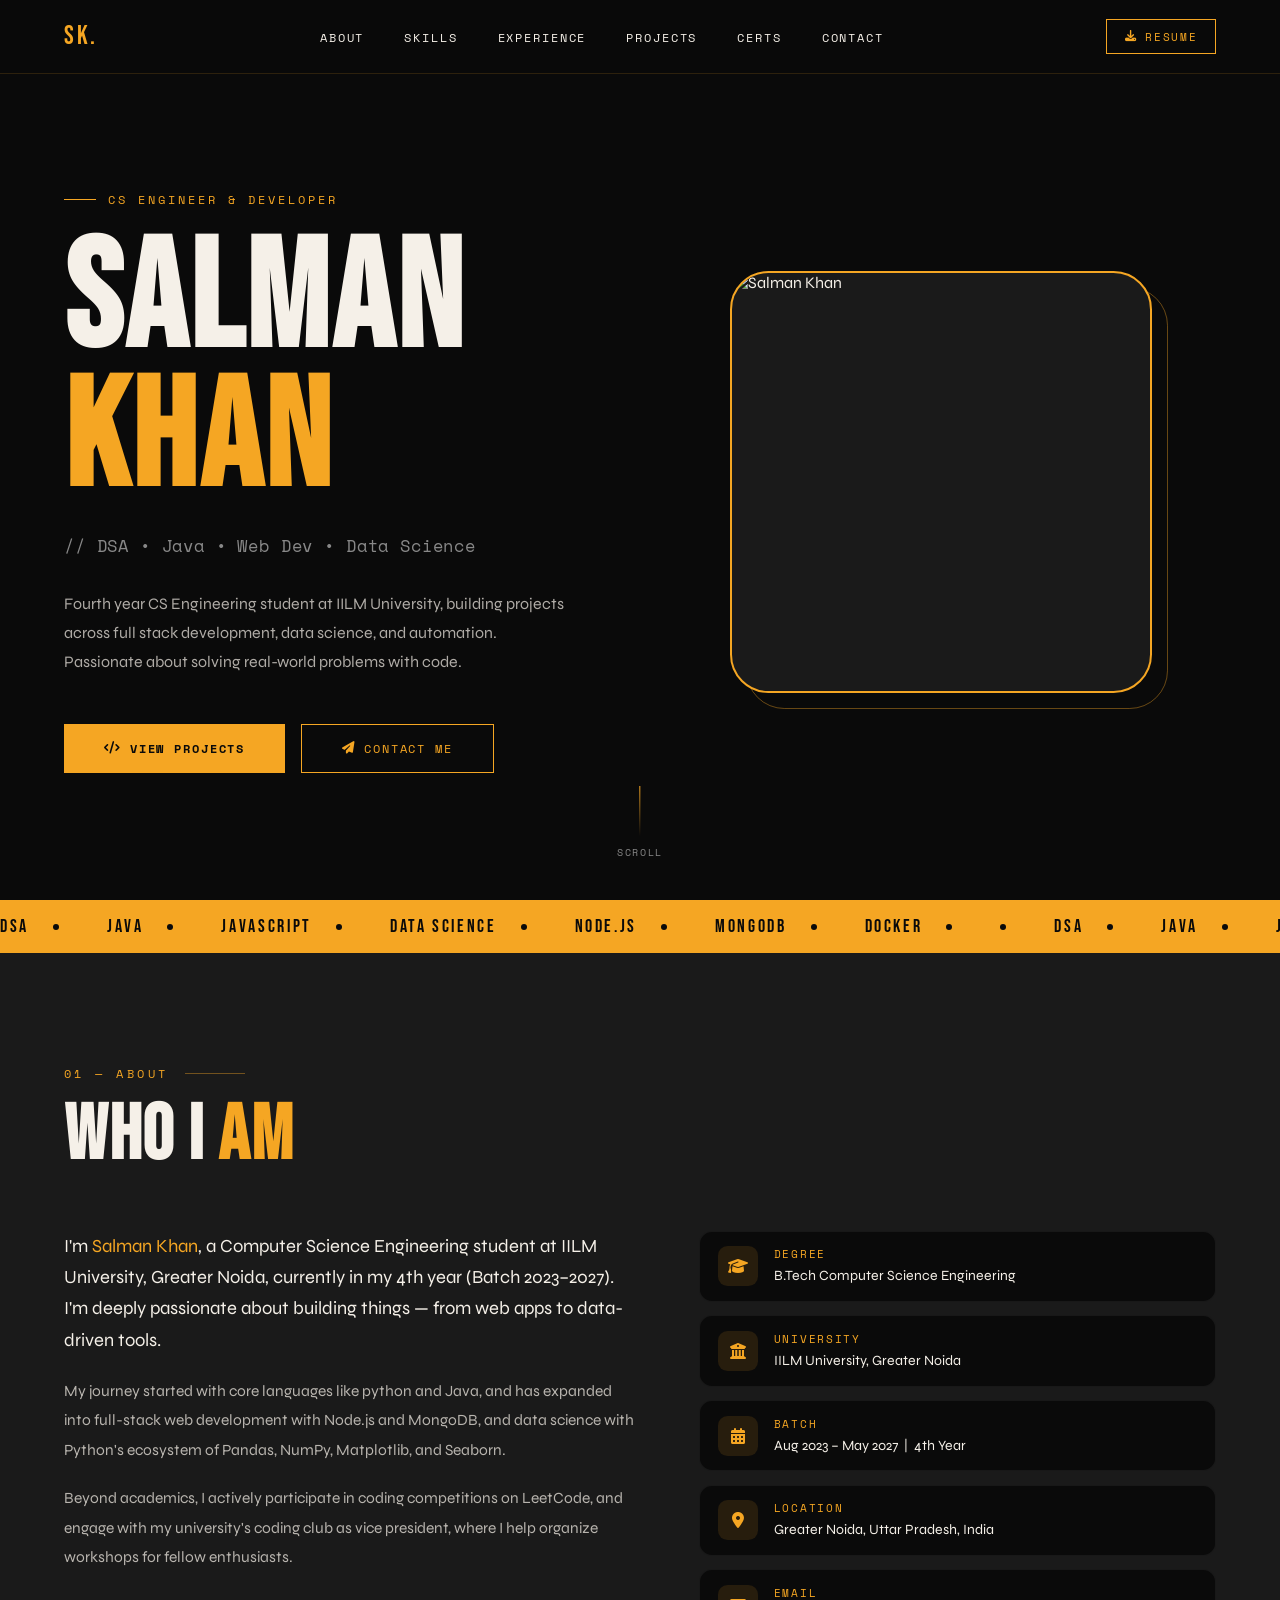
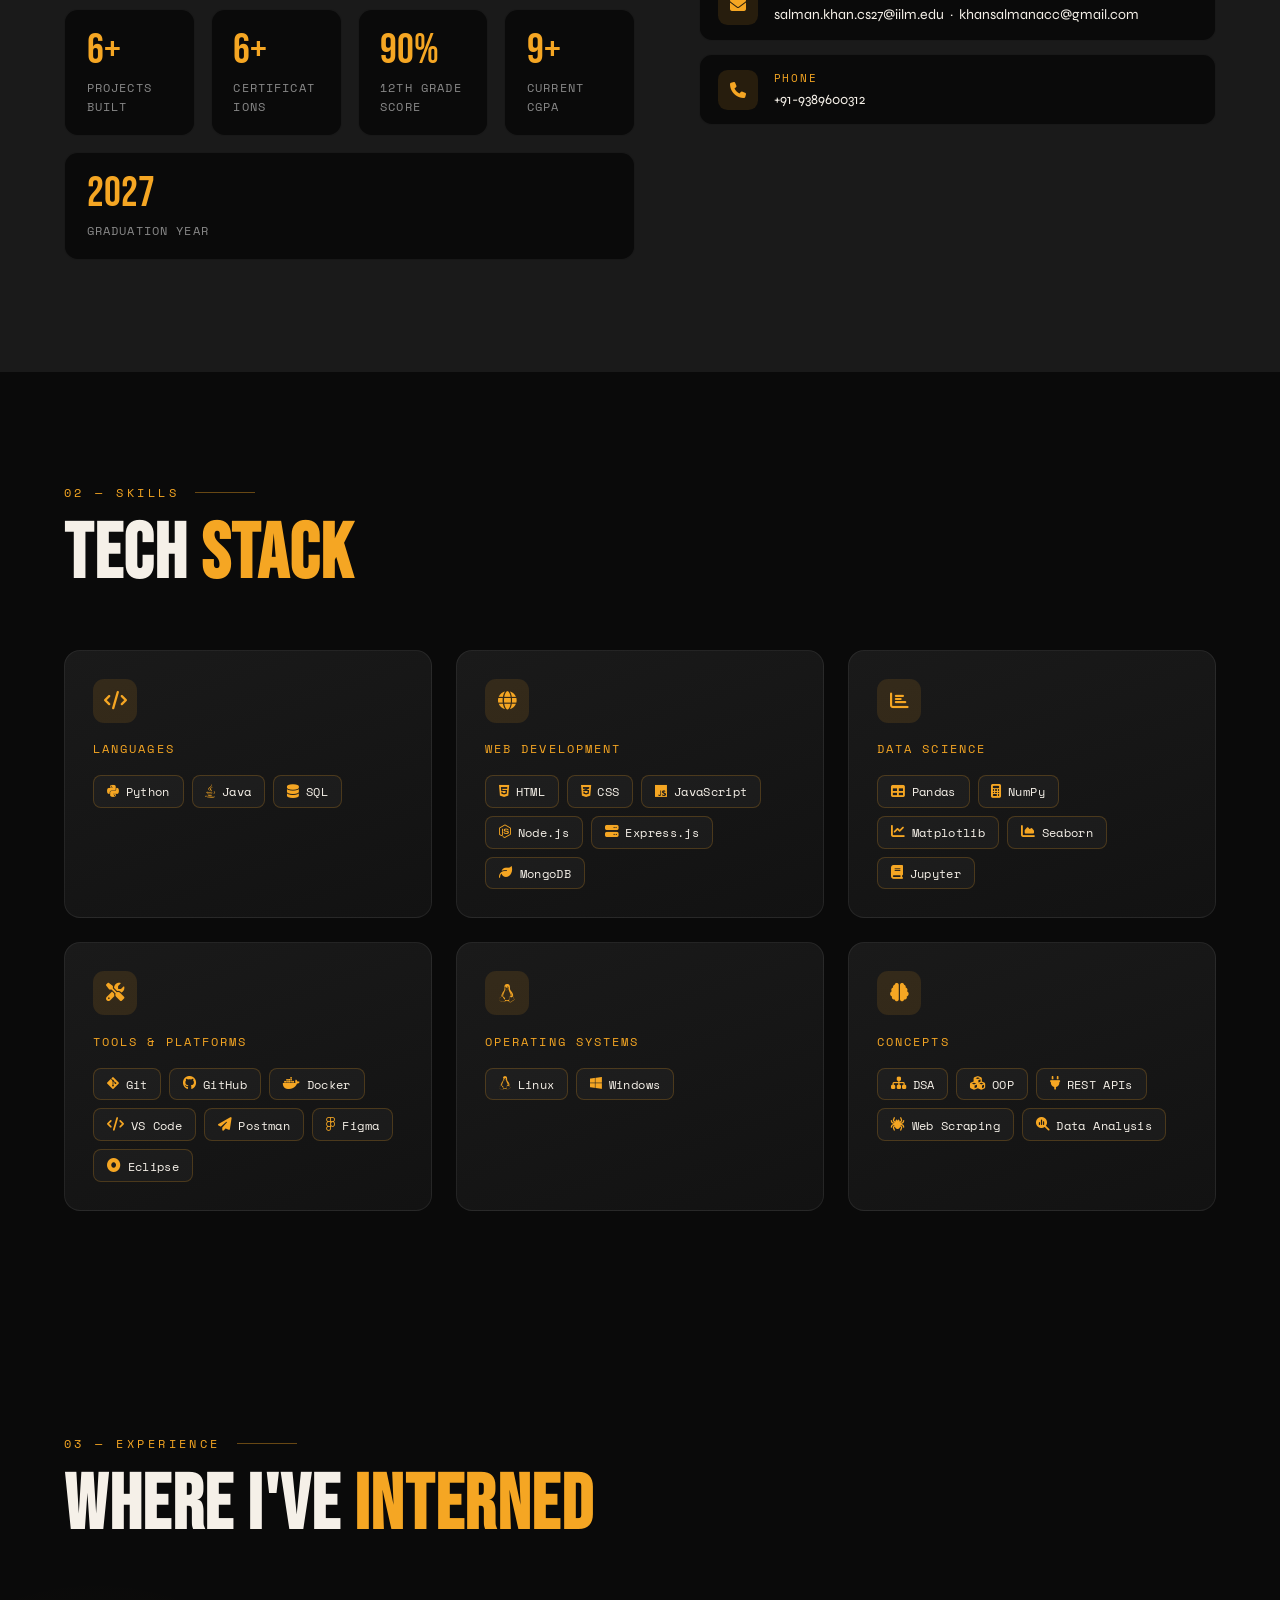
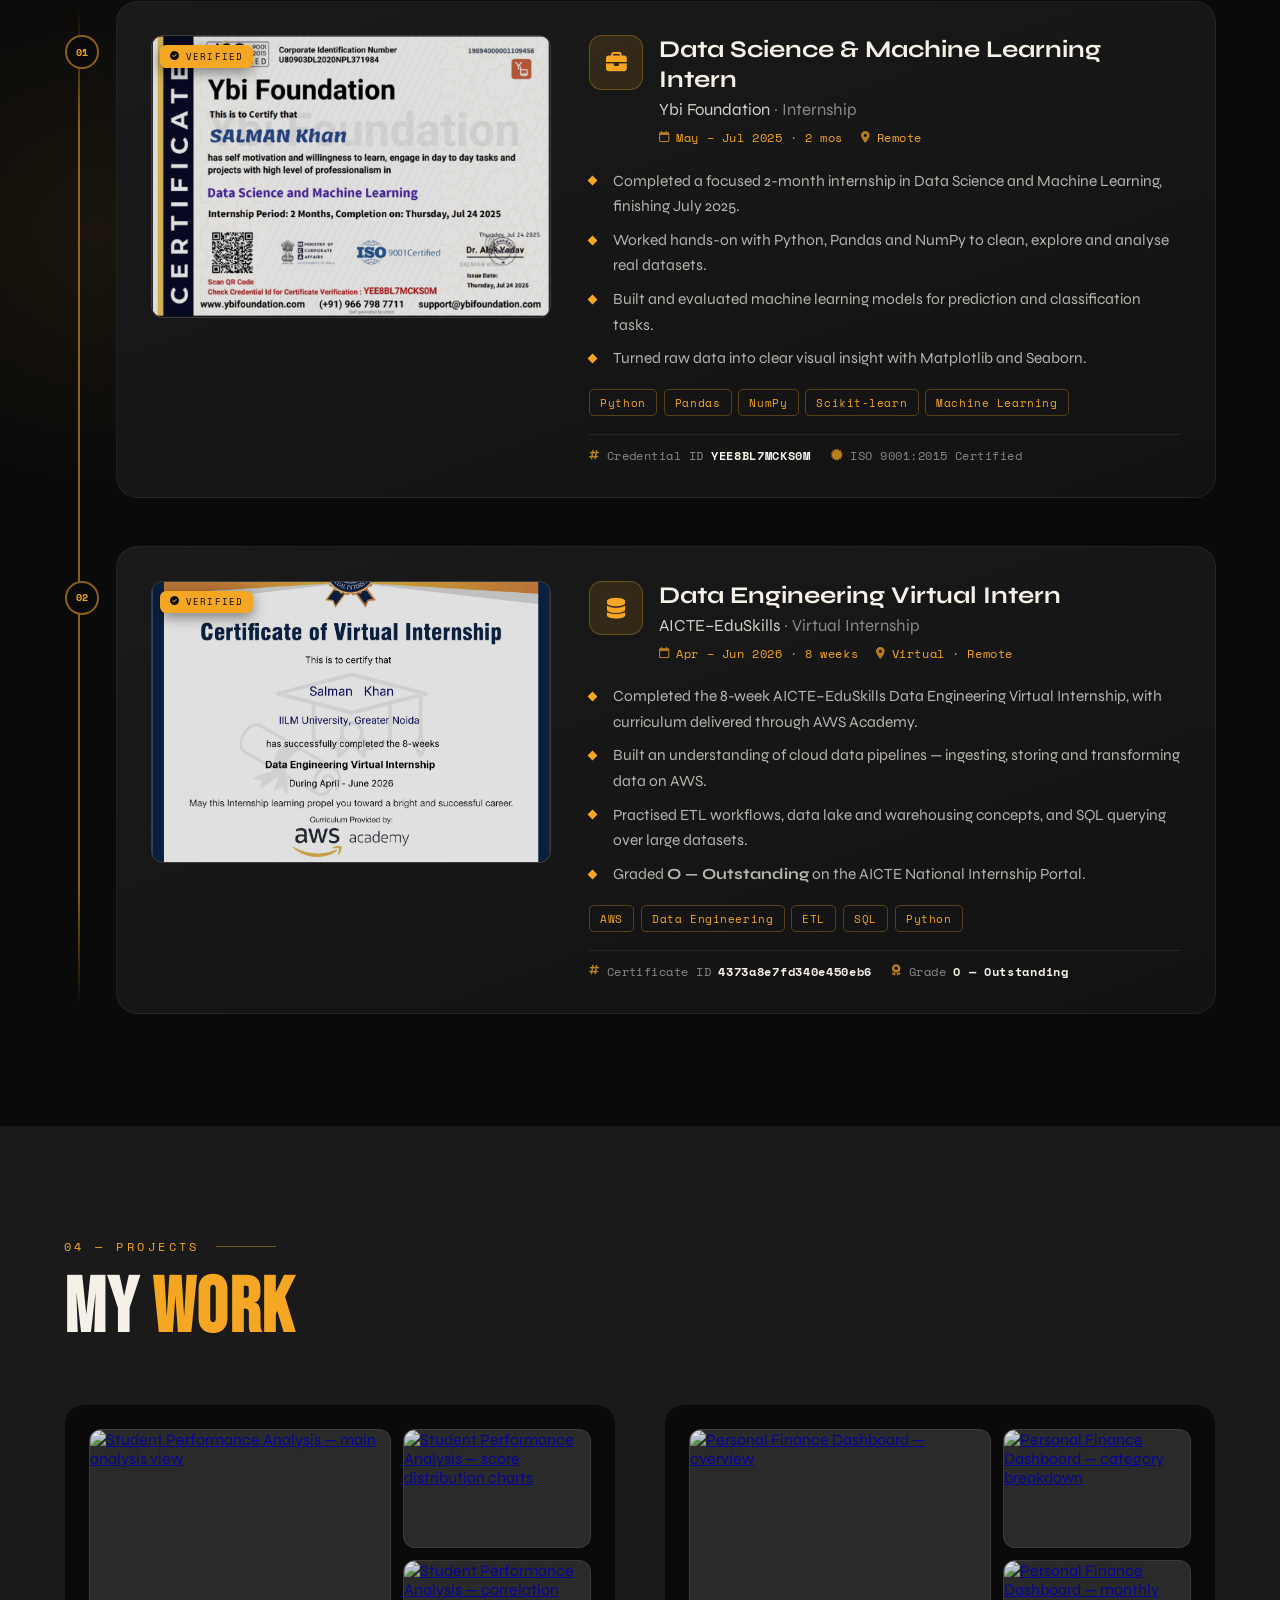
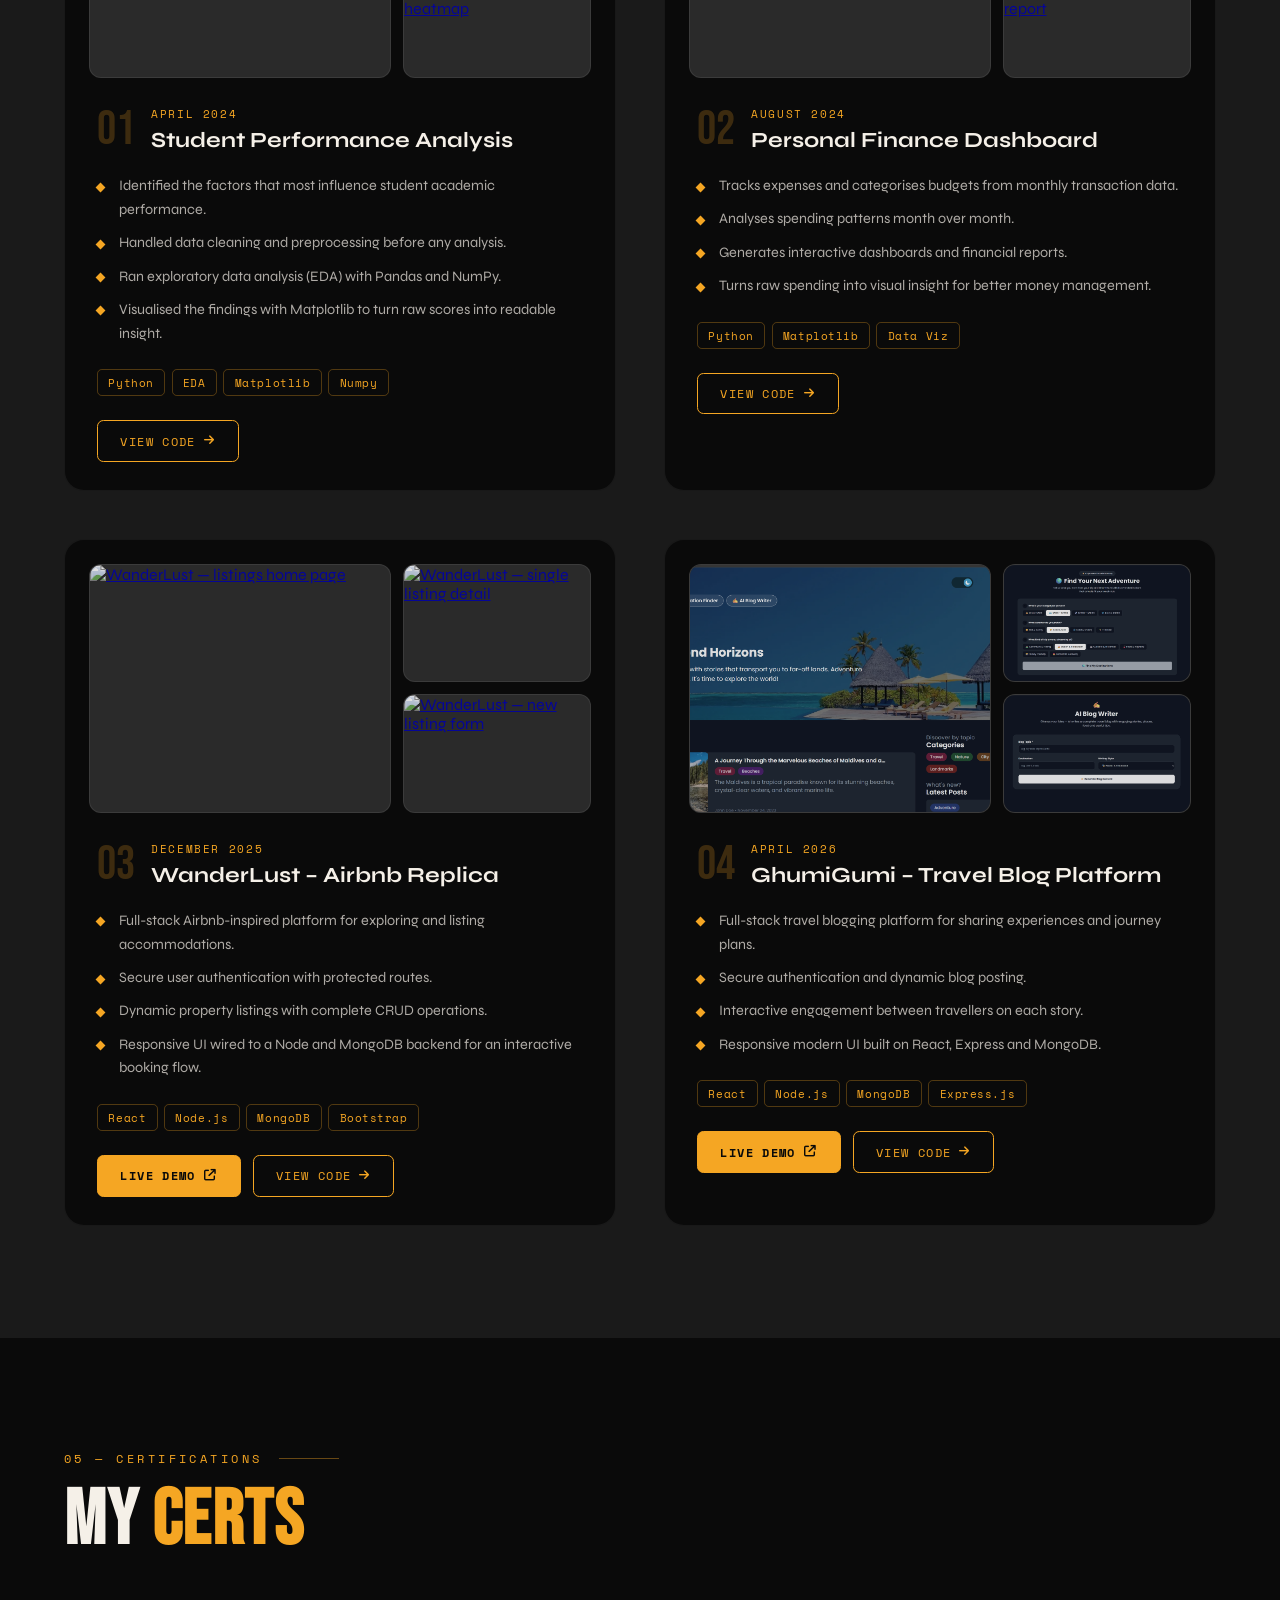
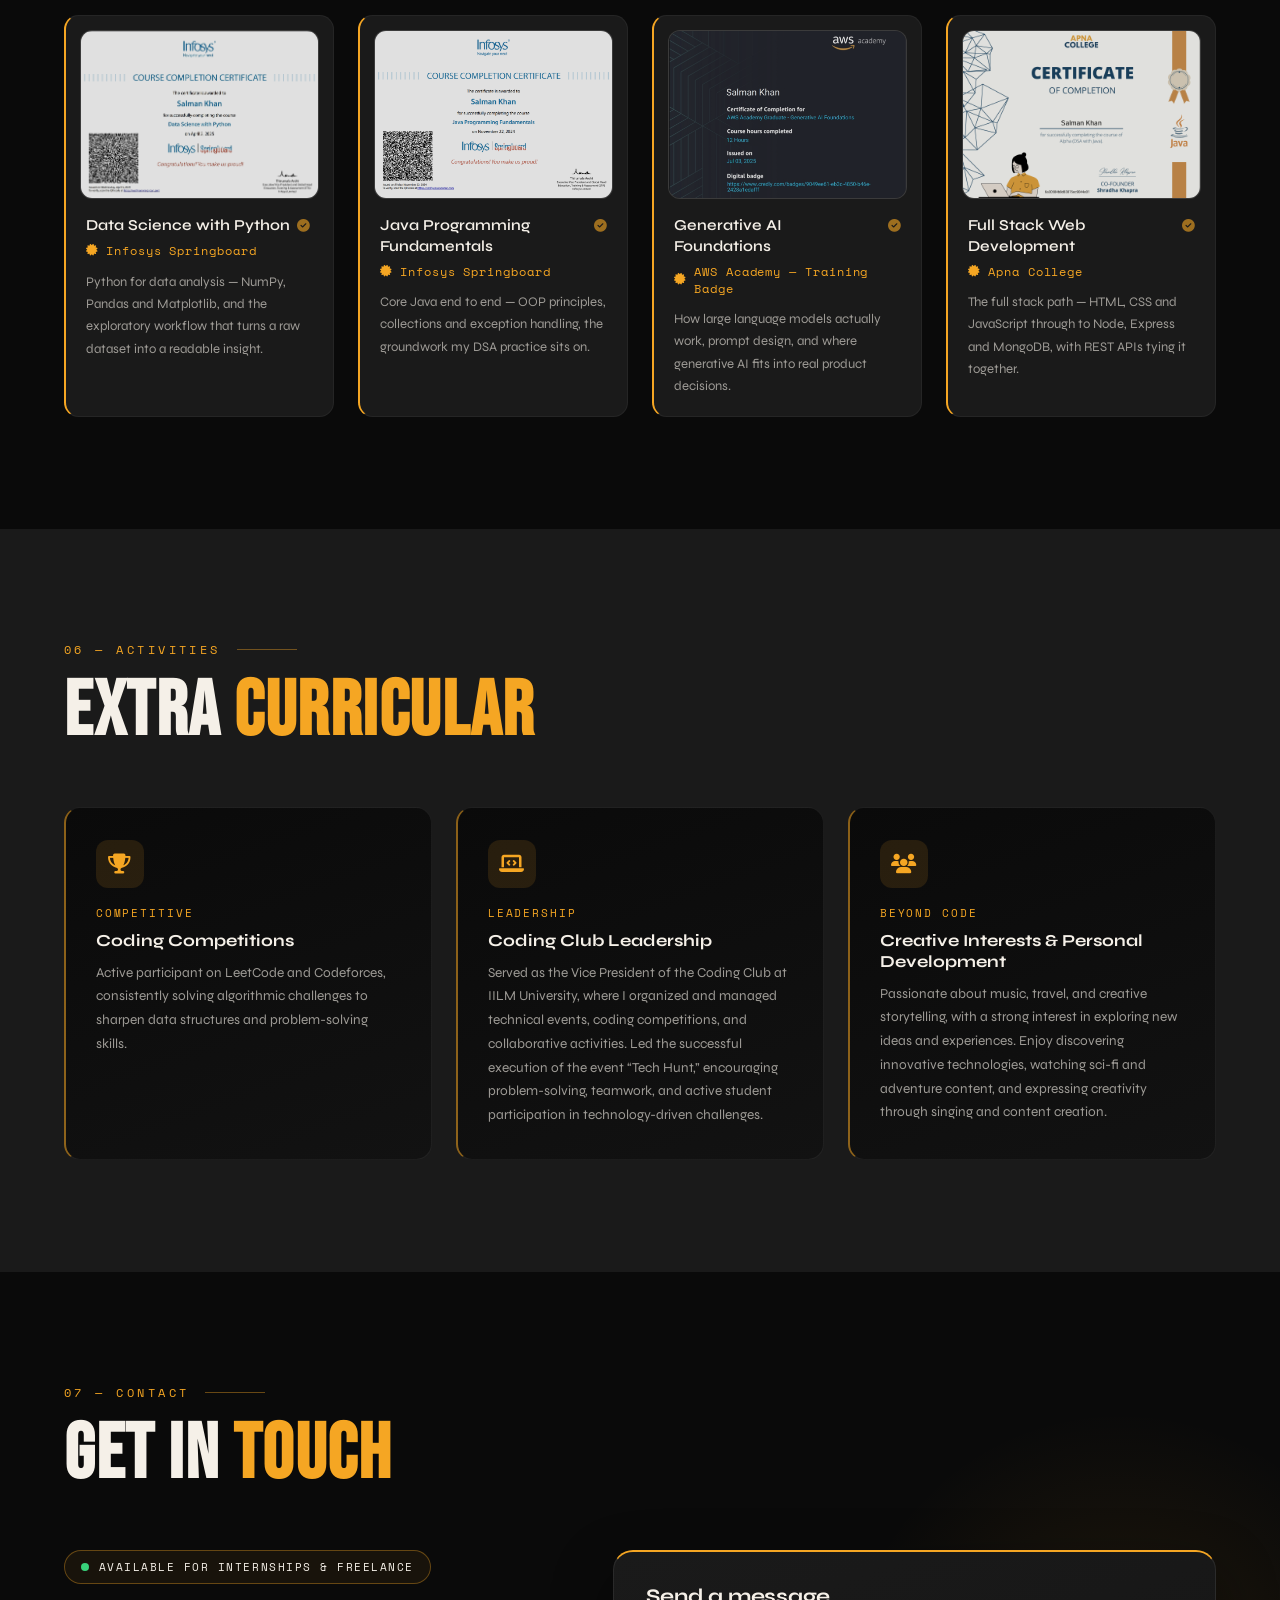
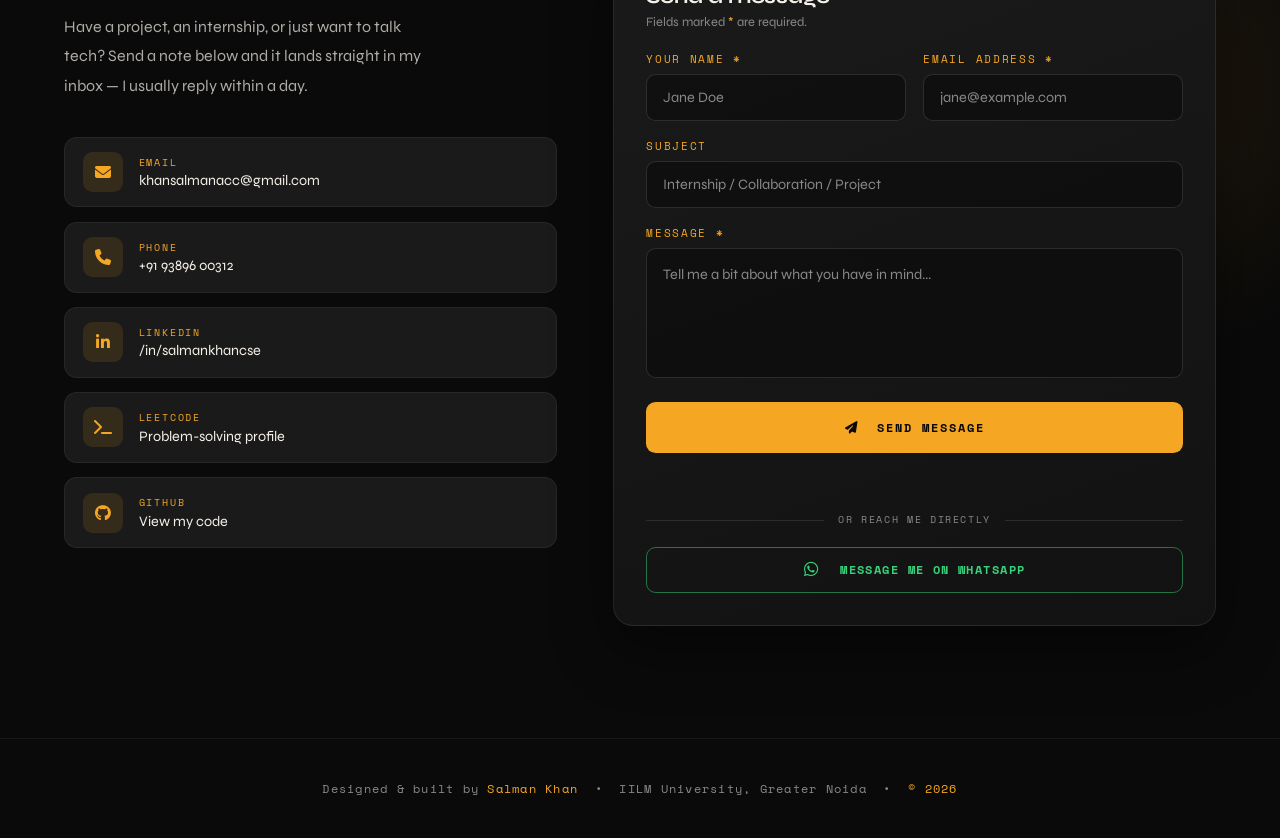
==== commit 8c253041: "updating images for projects" ====
--- a/index.html
+++ b/index.html
@@ -359,7 +359,7 @@
           </div>
           <div class="project-links">
             <!-- replace # with your GitHub repo link -->
-            <a href="#" class="project-btn">View code <i class="fas fa-arrow-right"></i></a>
+           <a href="https://github.com/SalmanKhan123-dev/Personal-Finance-Dashboard" target="_blank" rel="noopener" class="project-btn">View code <i class="fas fa-arrow-right"></i></a>
           </div>
         </div>
       </article>
@@ -397,23 +397,35 @@
           <div class="project-links">
             <!-- replace the # links with your live site and GitHub repo -->
             <a href="#" class="project-btn project-btn-solid">Live demo <i class="fas fa-arrow-up-right-from-square"></i></a>
-            <a href="#" class="project-btn">View code <i class="fas fa-arrow-right"></i></a>
+           <a href="https://github.com/SalmanKhan123-dev/WanderLust-A-fullstack-project" target="_blank" rel="noopener" class="project-btn">View code <i class="fas fa-arrow-right"></i></a>
           </div>
         </div>
       </article>
 
       <article class="project-card fade-up">
         <div class="project-media">
-          <a class="project-shot project-shot-main" href="https://picsum.photos/seed/gg1/1600/1000">
-            <img src="https://picsum.photos/seed/gg1/900/560" alt="GhumiGumi — travel feed" loading="lazy">
-          </a>
-          <a class="project-shot" href="https://picsum.photos/seed/gg2/1200/960">
-            <img src="https://picsum.photos/seed/gg2/500/400" alt="GhumiGumi — blog post editor" loading="lazy">
-          </a>
-          <a class="project-shot" href="https://picsum.photos/seed/gg3/1200/960">
-            <img src="https://picsum.photos/seed/gg3/500/400" alt="GhumiGumi — journey planner" loading="lazy">
-          </a>
-        </div>
+  <a class="project-shot project-shot-main" href="ghumi1.jpg">
+    <img src="ghumi1.jpg" alt="GhumiGumi — travel feed" loading="lazy">
+  </a>
+  <a class="project-shot" href="ghumi2.jpg">
+    <img src="ghumi2.jpg" alt="GhumiGumi — blog post editor" loading="lazy">
+  </a>
+  <a class="project-shot" href="ghumi3.jpg">
+    <img src="ghumi3.jpg" alt="GhumiGumi — journey planner" loading="lazy">
+  </a>
+  <a class="project-shot" href="ghumi4.jpg" style="display:none;">
+    <img src="ghumi4.jpg" alt="GhumiGumi — screenshot 4" loading="lazy">
+  </a>
+  <a class="project-shot" href="ghumi5.jpg" style="display:none;">
+    <img src="ghumi5.jpg" alt="GhumiGumi — screenshot 5" loading="lazy">
+  </a>
+  <a class="project-shot" href="ghumi6.jpg" style="display:none;">
+    <img src="ghumi6.jpg" alt="GhumiGumi — screenshot 6" loading="lazy">
+  </a>
+  <a class="project-shot" href="ghumi7.jpg" style="display:none;">
+    <img src="ghumi7.jpg" alt="GhumiGumi — screenshot 7" loading="lazy">
+  </a>
+</div>
         <div class="project-body">
           <div class="project-head">
             <span class="project-num">04</span>
@@ -435,7 +447,7 @@
           <div class="project-links">
             <!-- replace the # links with your live site and GitHub repo -->
             <a href="https://ghumigumi-1.onrender.com" target="_blank" rel="noopener" class="project-btn project-btn-solid">Live demo <i class="fas fa-arrow-up-right-from-square"></i></a>
-            <a href="#" class="project-btn">View code <i class="fas fa-arrow-right"></i></a>
+           <a href="https://github.com/SalmanKhan123-dev/Portfolio" target="_blank" rel="noopener" class="project-btn">View code <i class="fas fa-arrow-right"></i></a>
           </div>
         </div>
       </article>
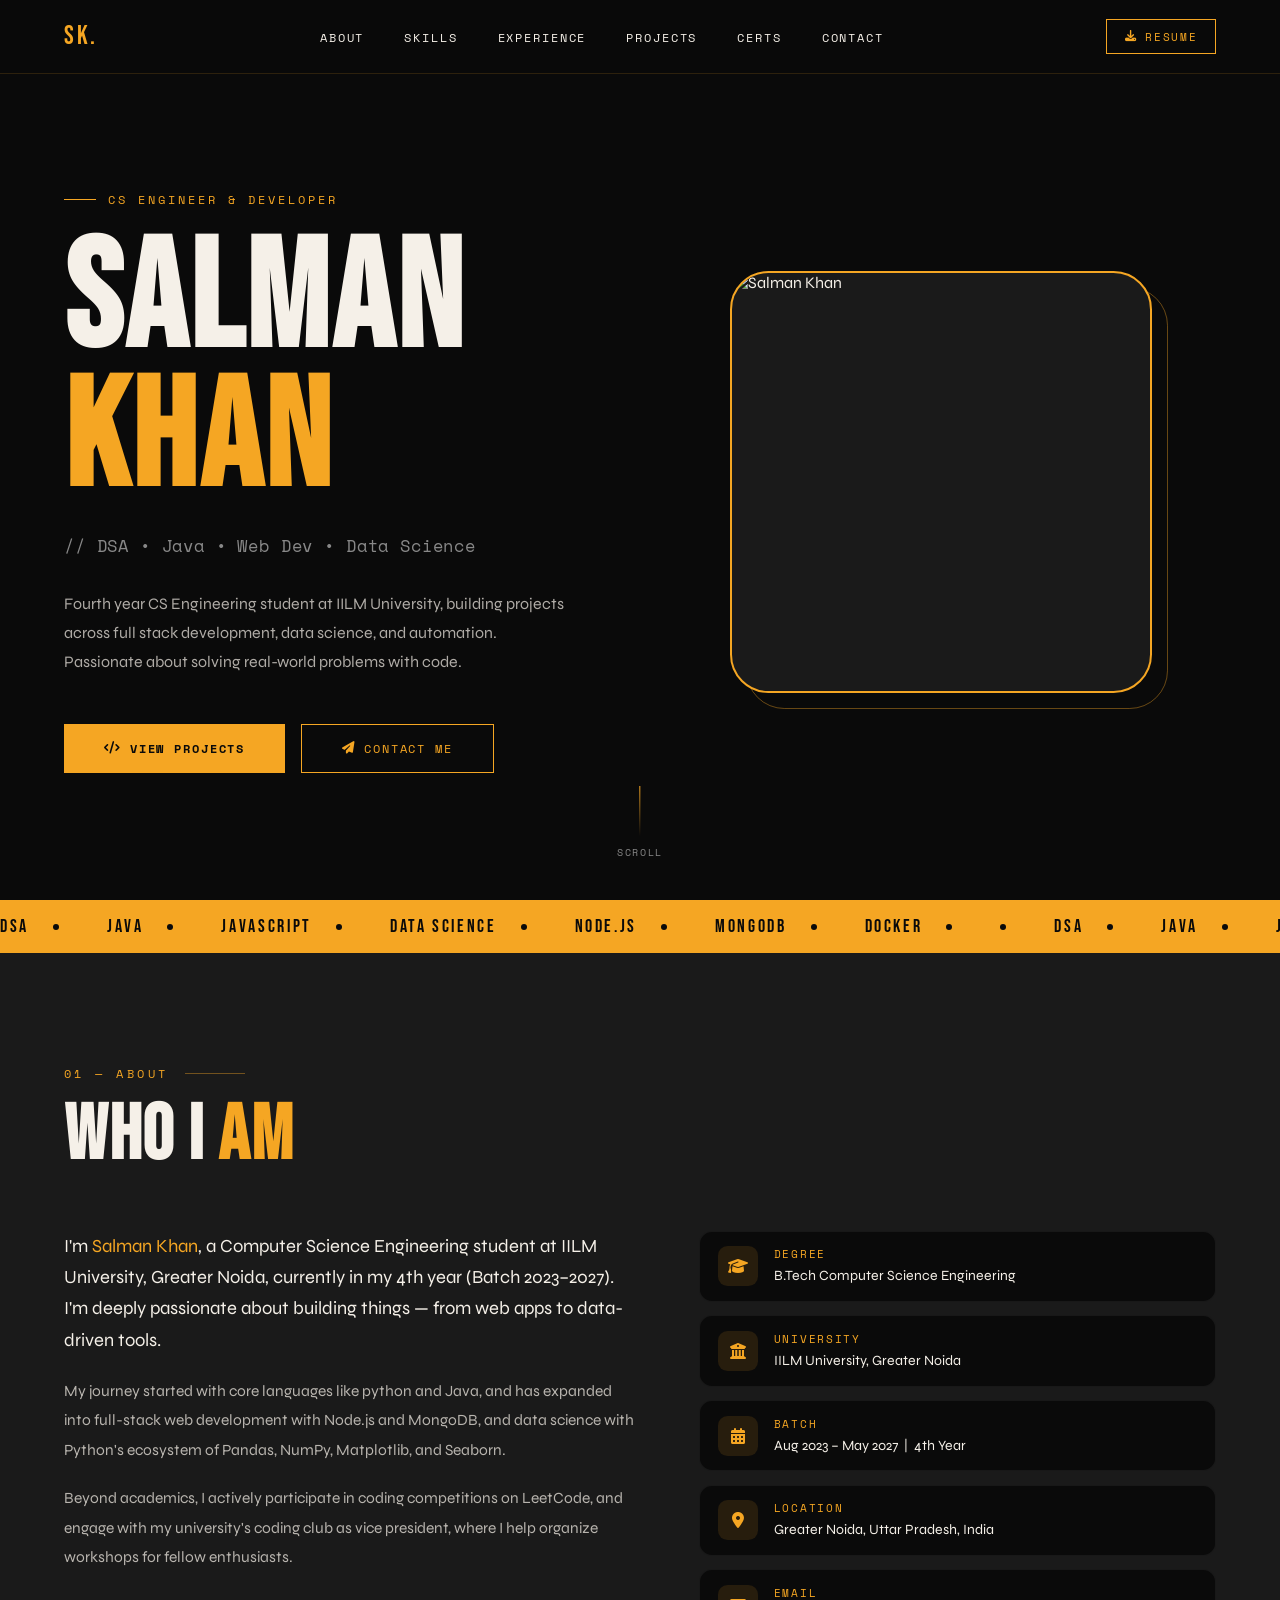
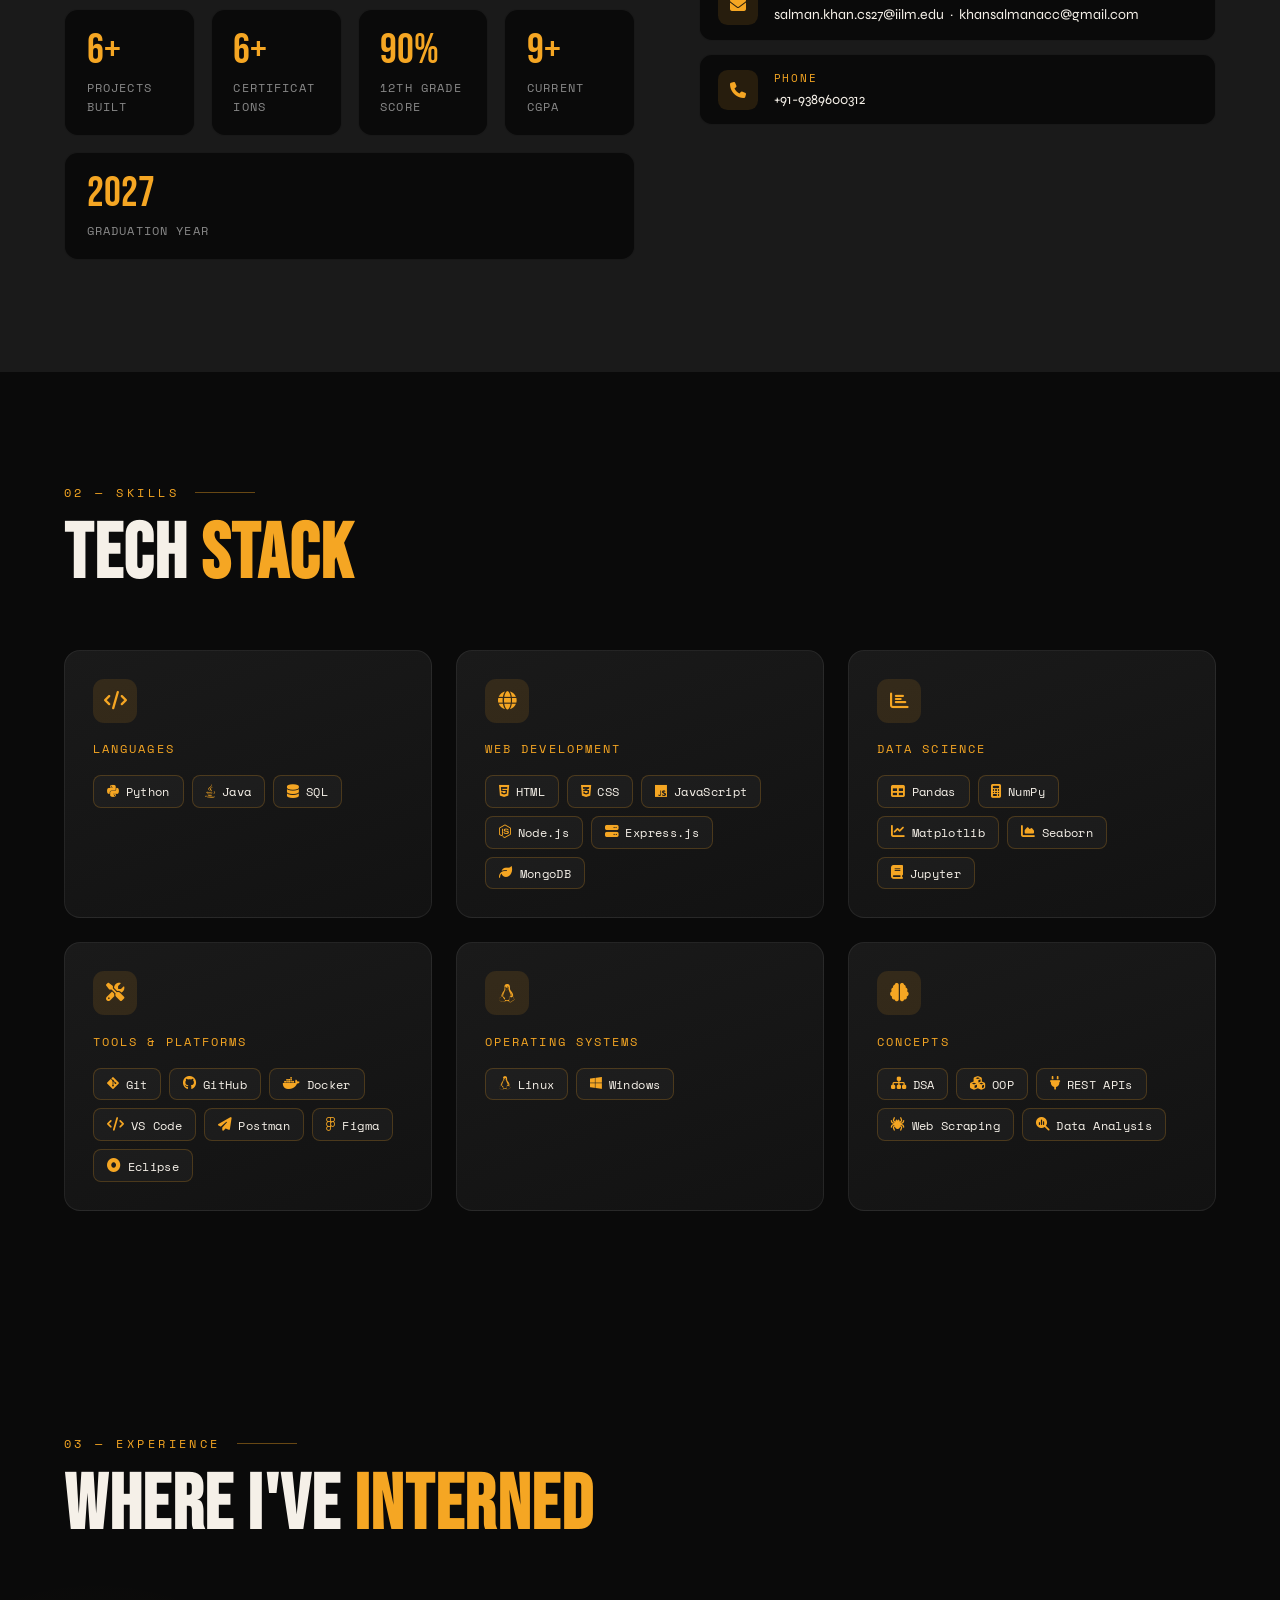
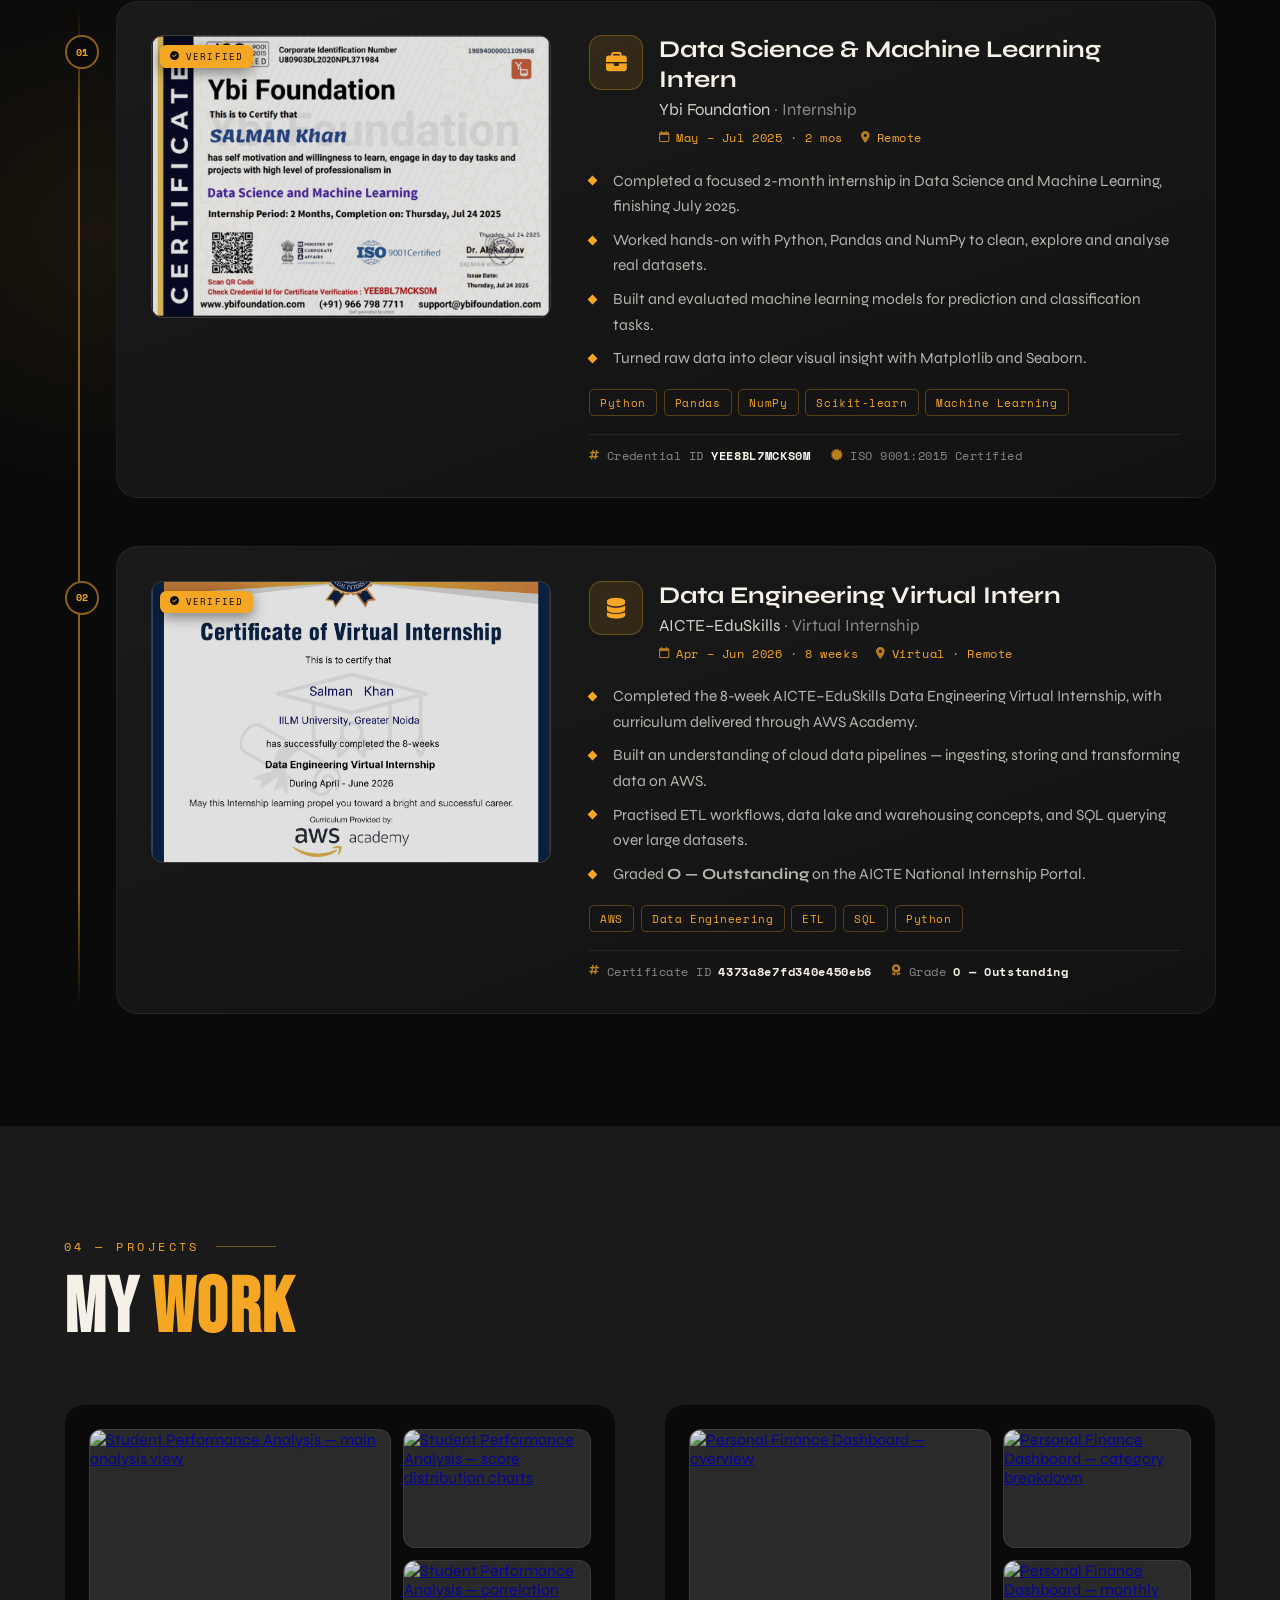
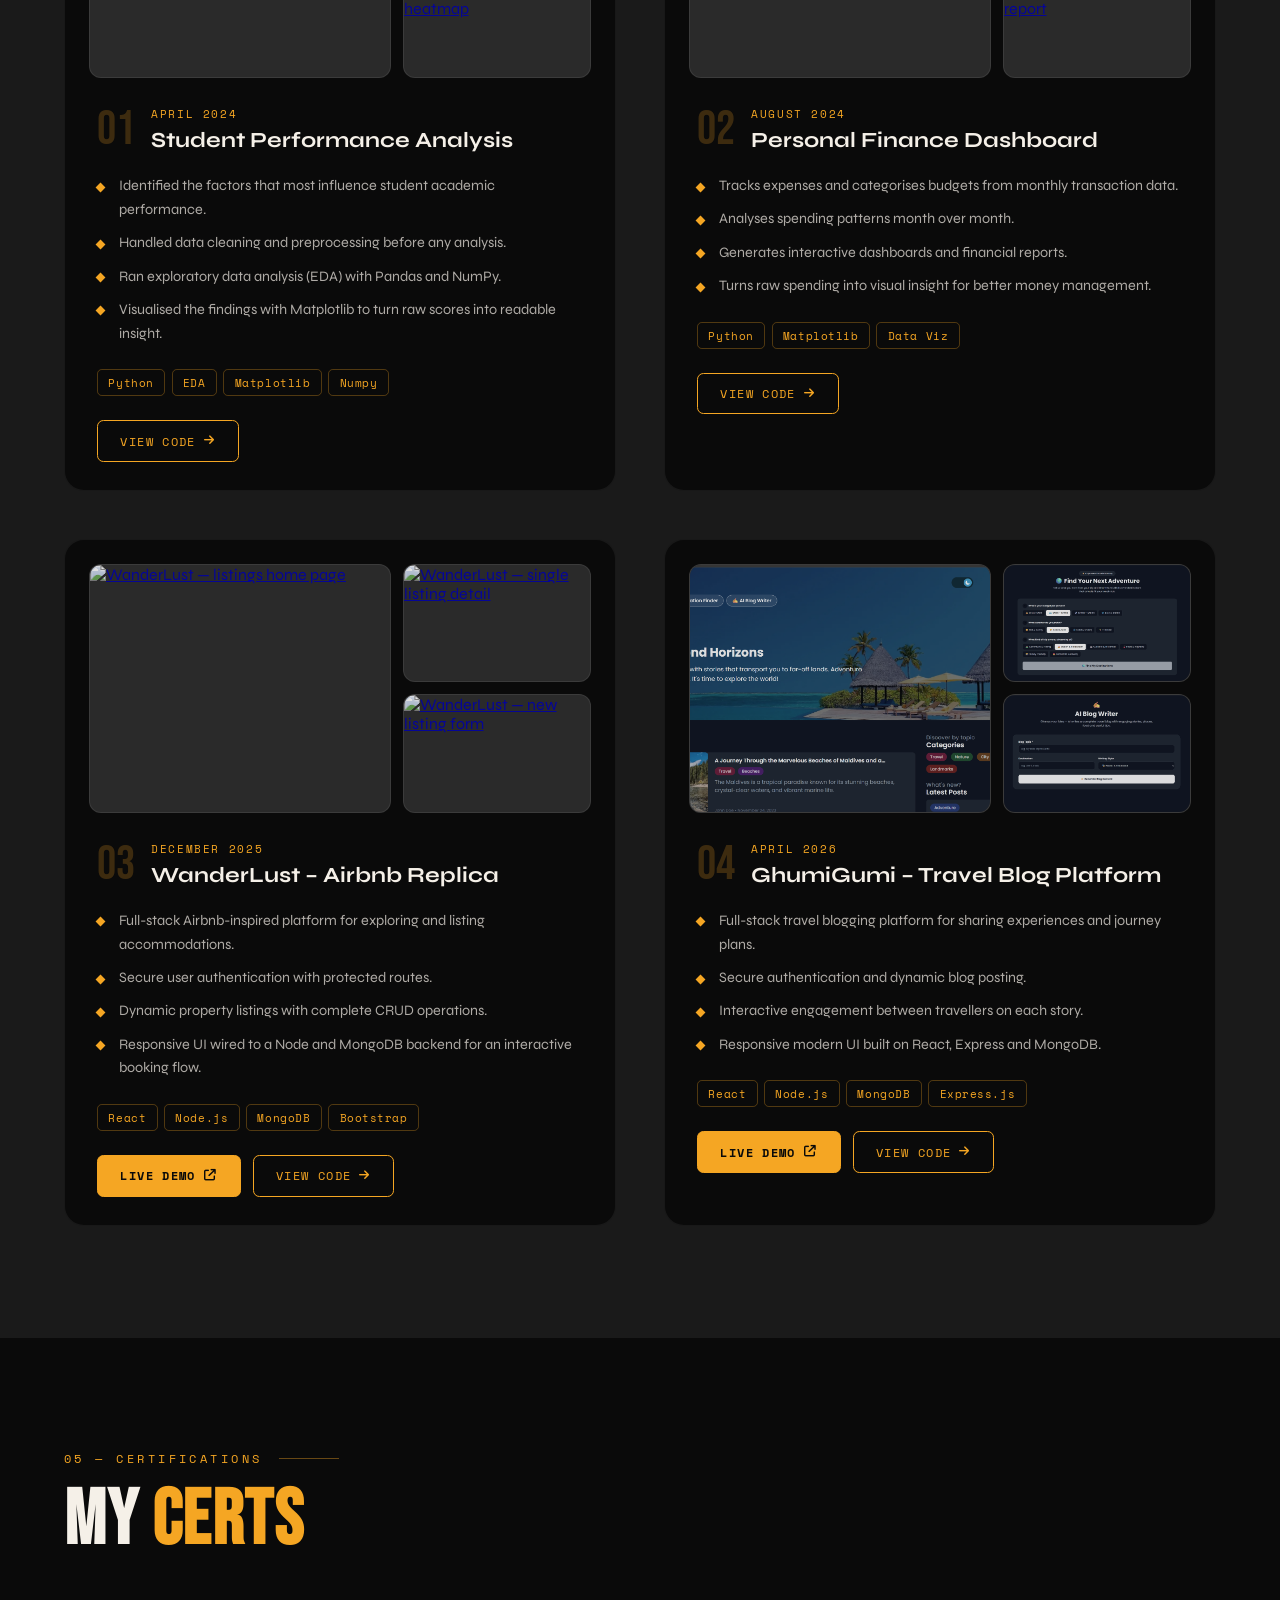
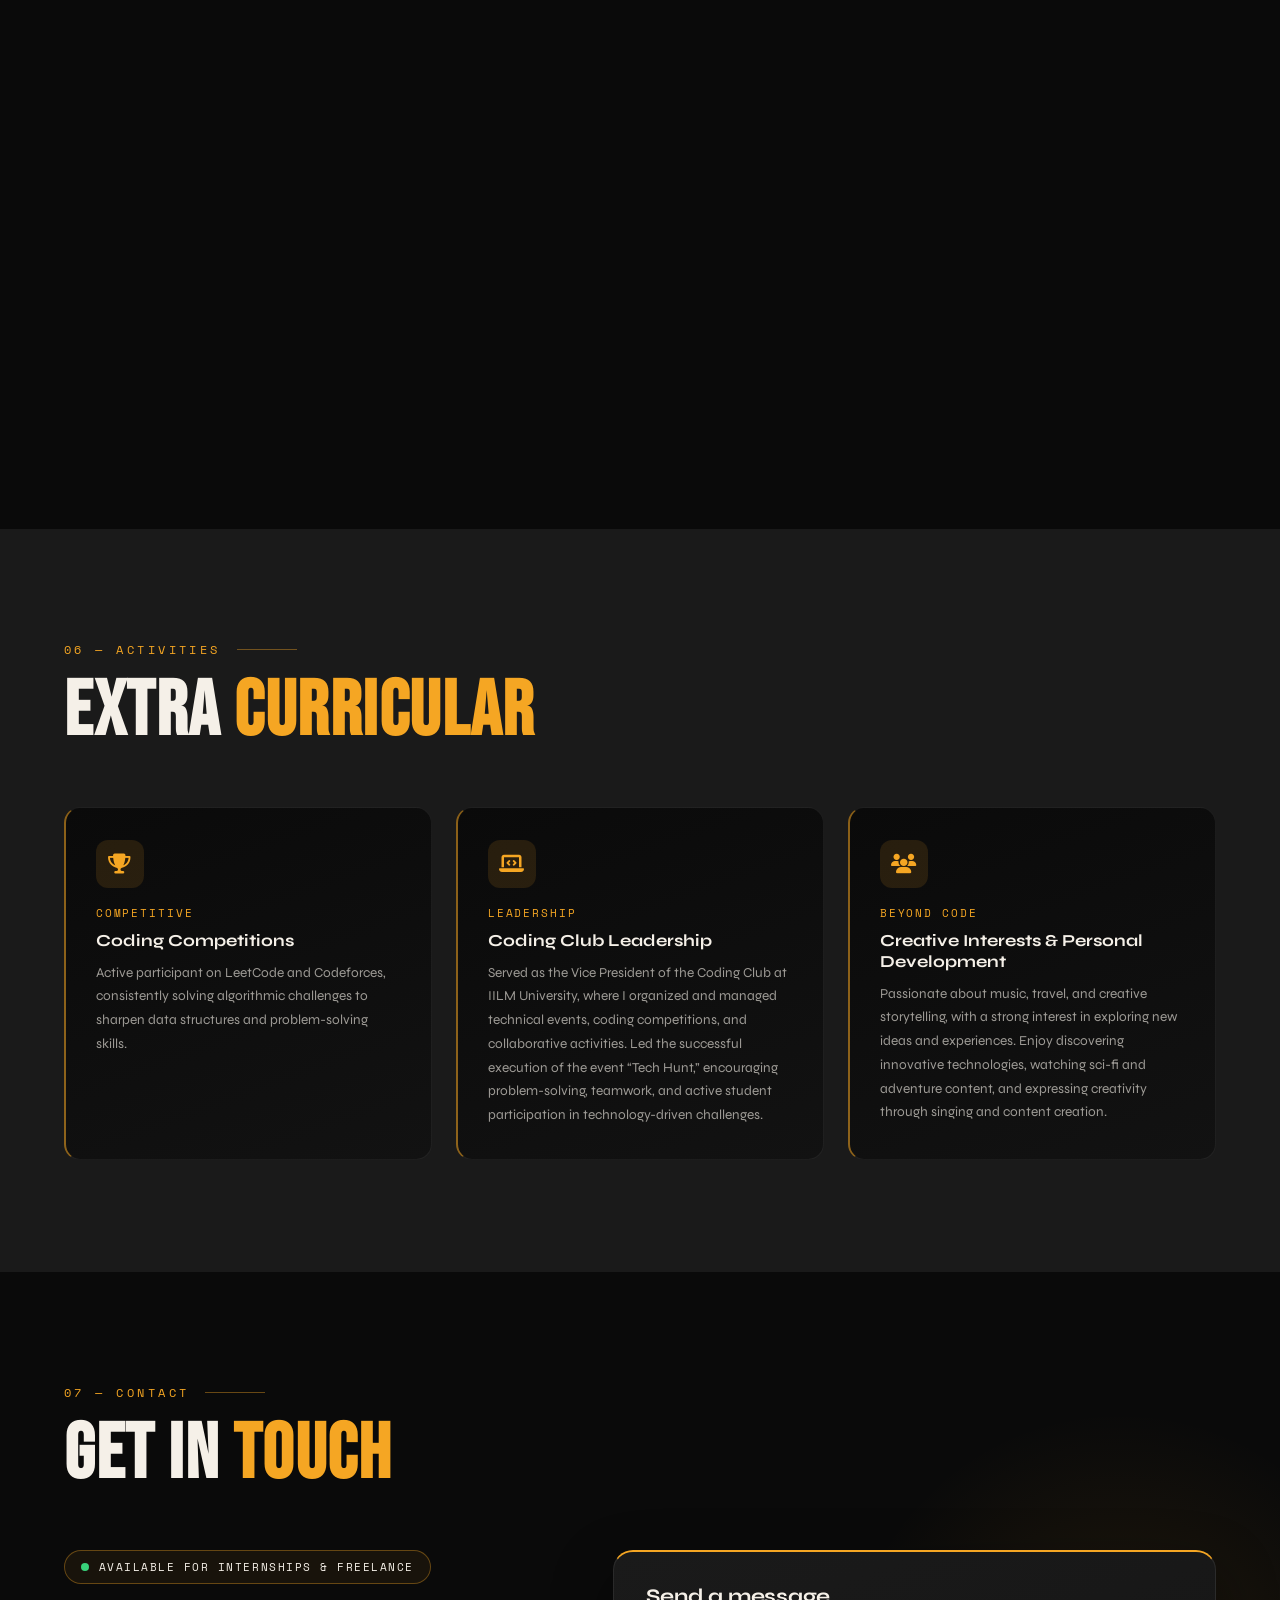
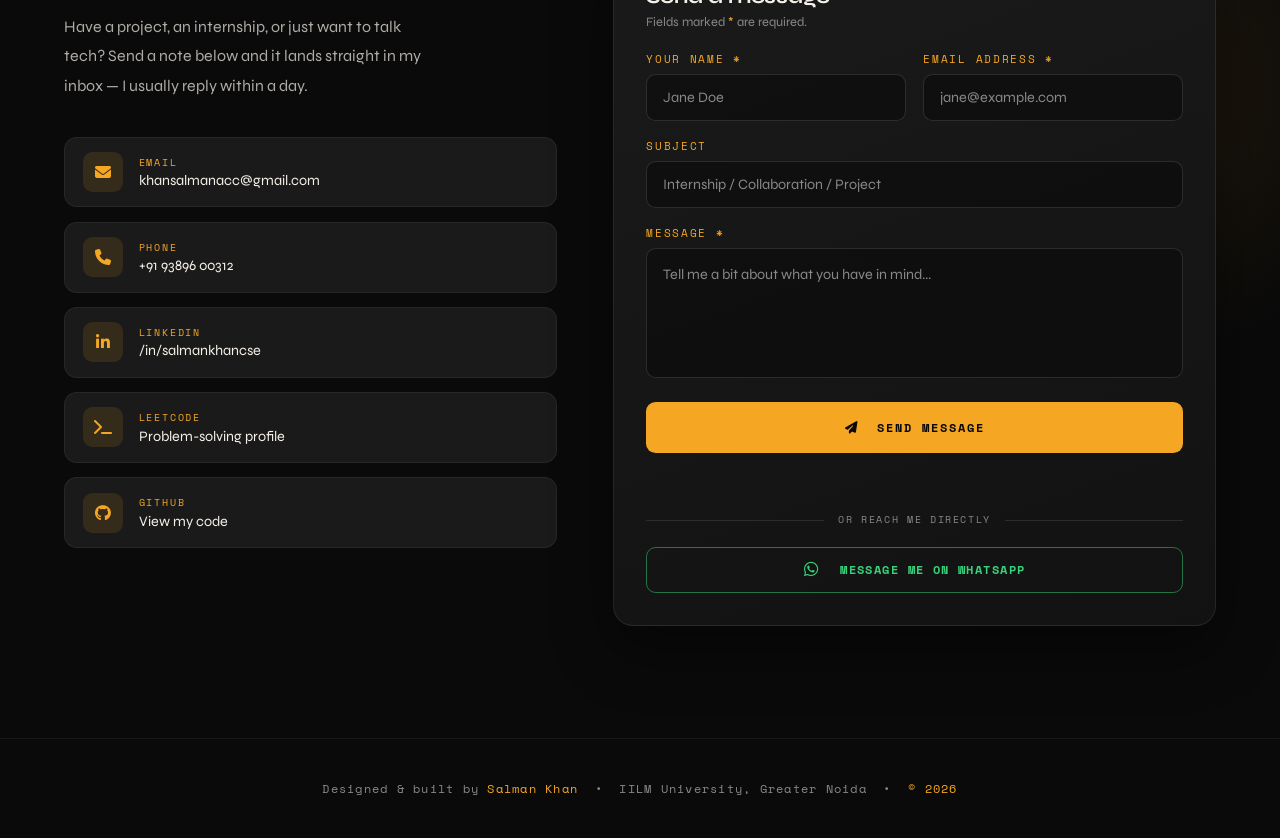
==== commit 18baa9d4: "Updating Projects" ====
--- a/index.html
+++ b/index.html
@@ -396,7 +396,7 @@
           </div>
           <div class="project-links">
             <!-- replace the # links with your live site and GitHub repo -->
-            <a href="#" class="project-btn project-btn-solid">Live demo <i class="fas fa-arrow-up-right-from-square"></i></a>
+            <a href="https://wanderlust-full-stack-project-fbuz.onrender.com" class="project-btn project-btn-solid">Live demo <i class="fas fa-arrow-up-right-from-square"></i></a>
            <a href="https://github.com/SalmanKhan123-dev/WanderLust-A-fullstack-project" target="_blank" rel="noopener" class="project-btn">View code <i class="fas fa-arrow-right"></i></a>
           </div>
         </div>
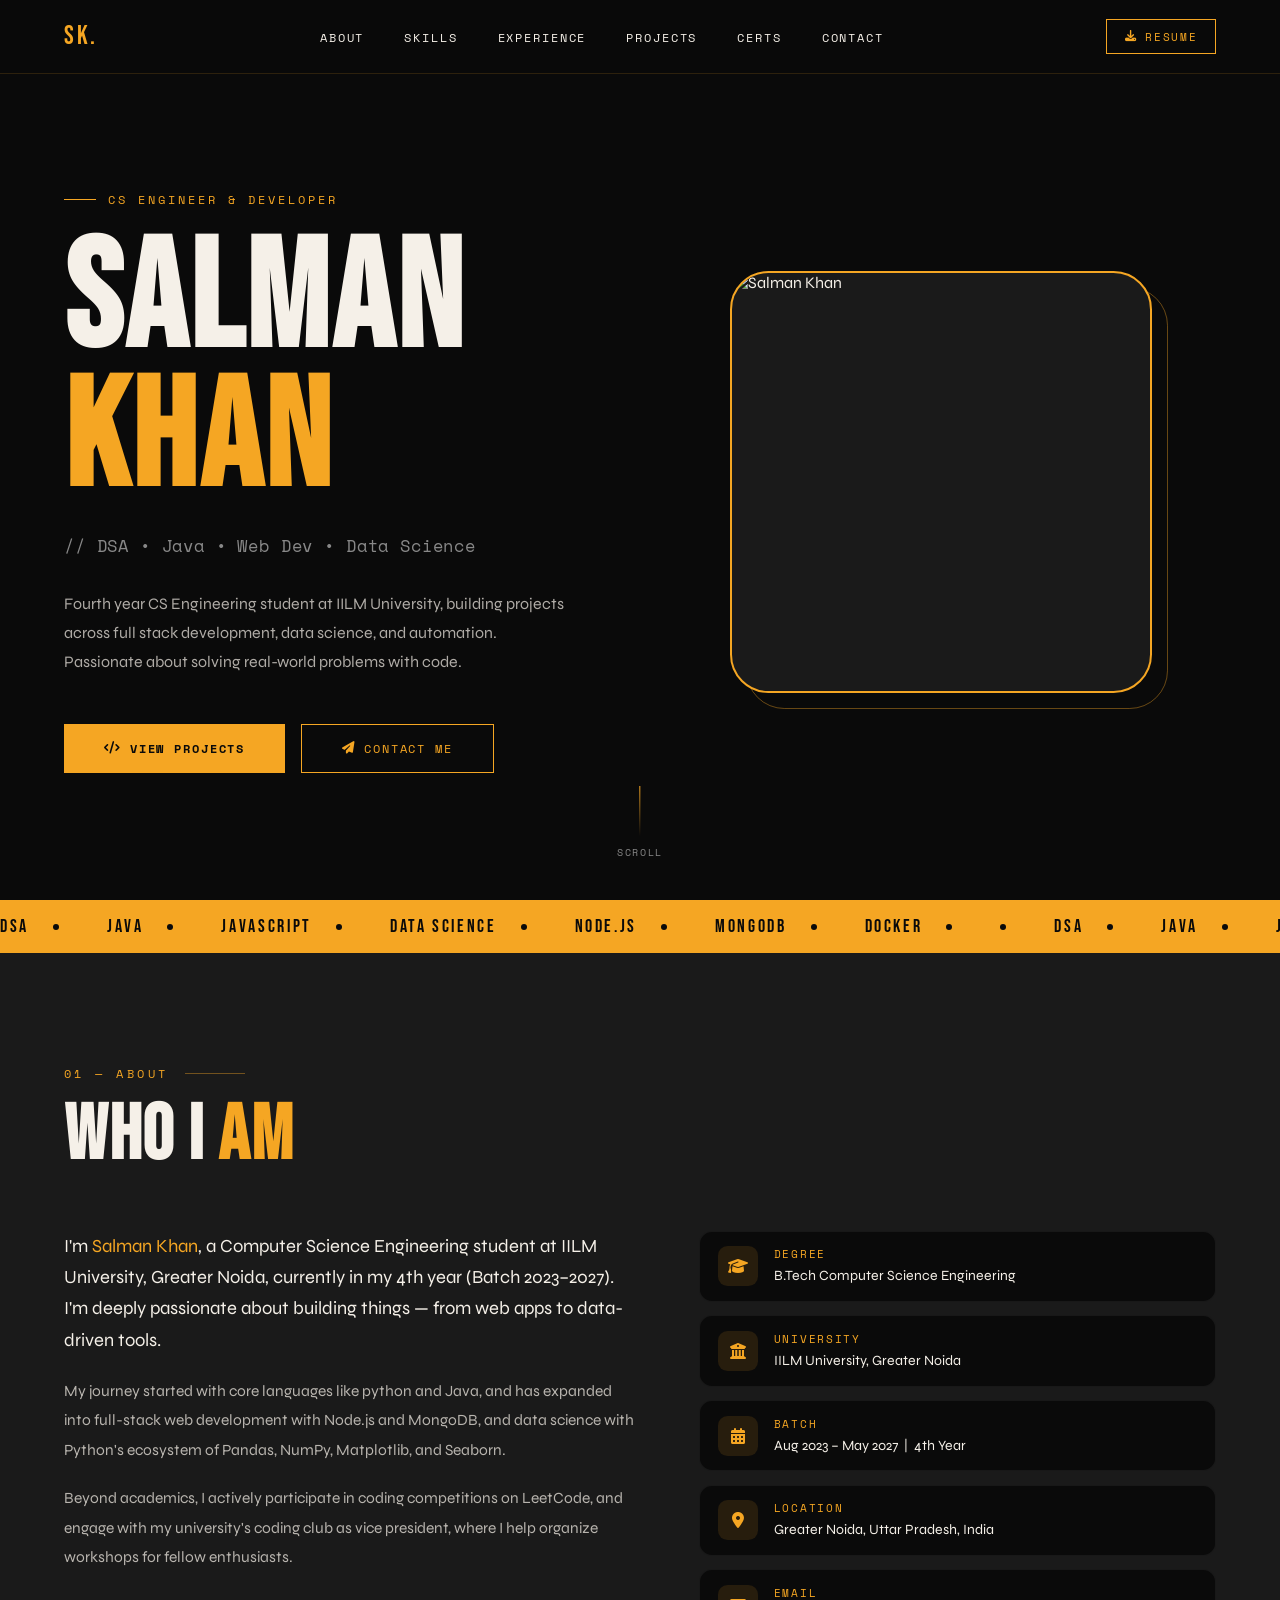
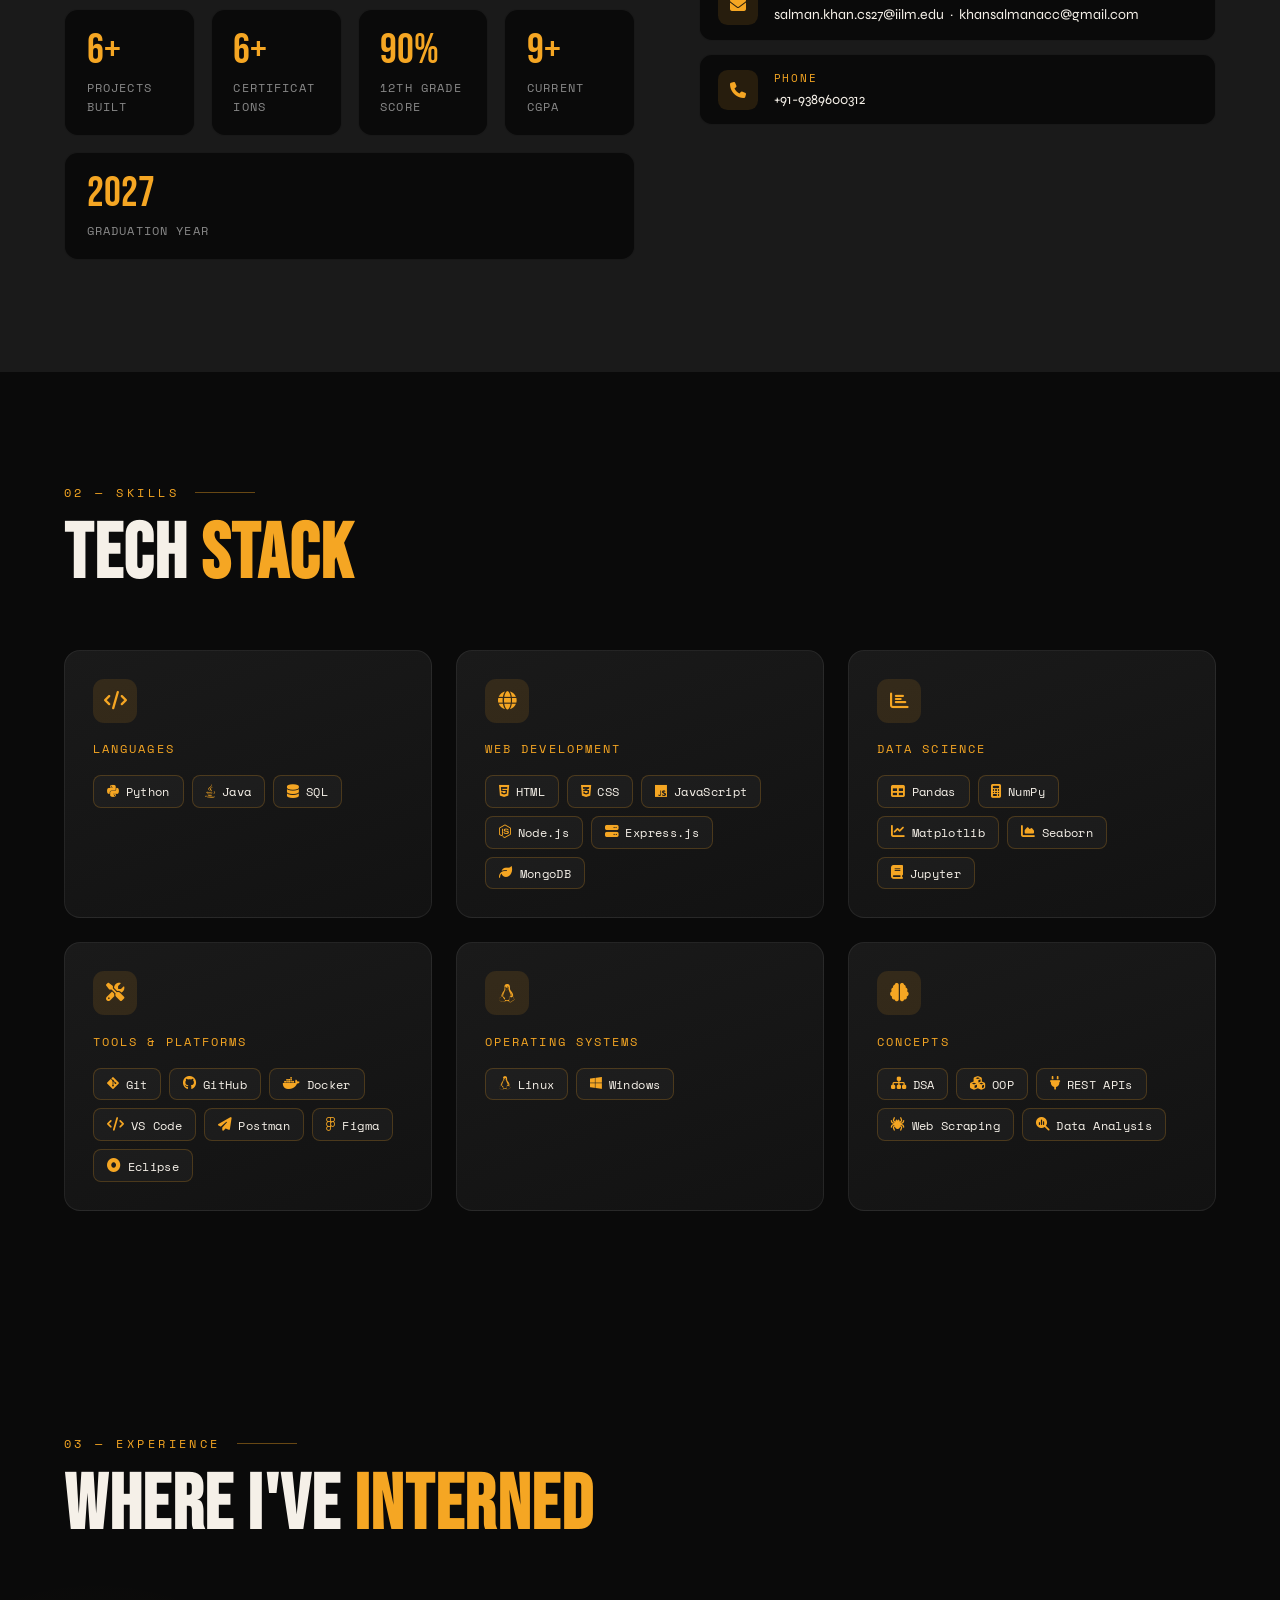
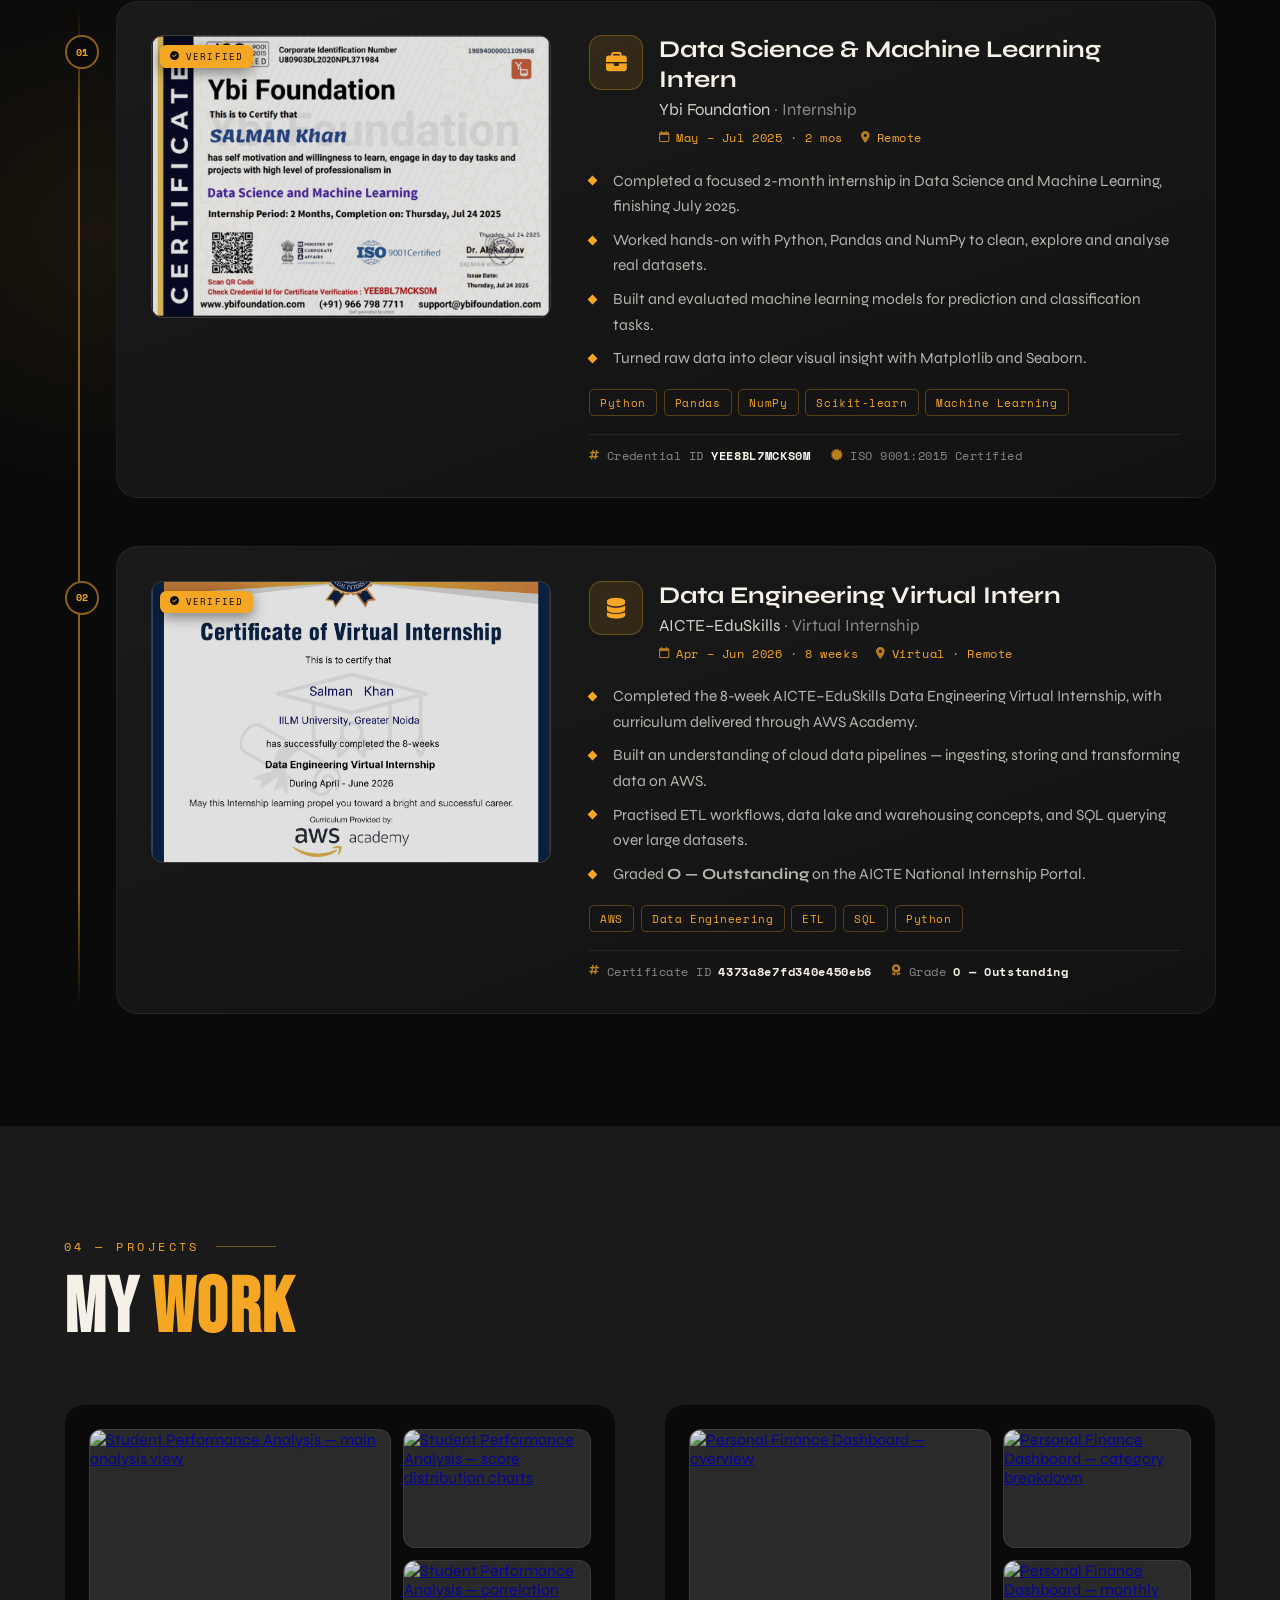
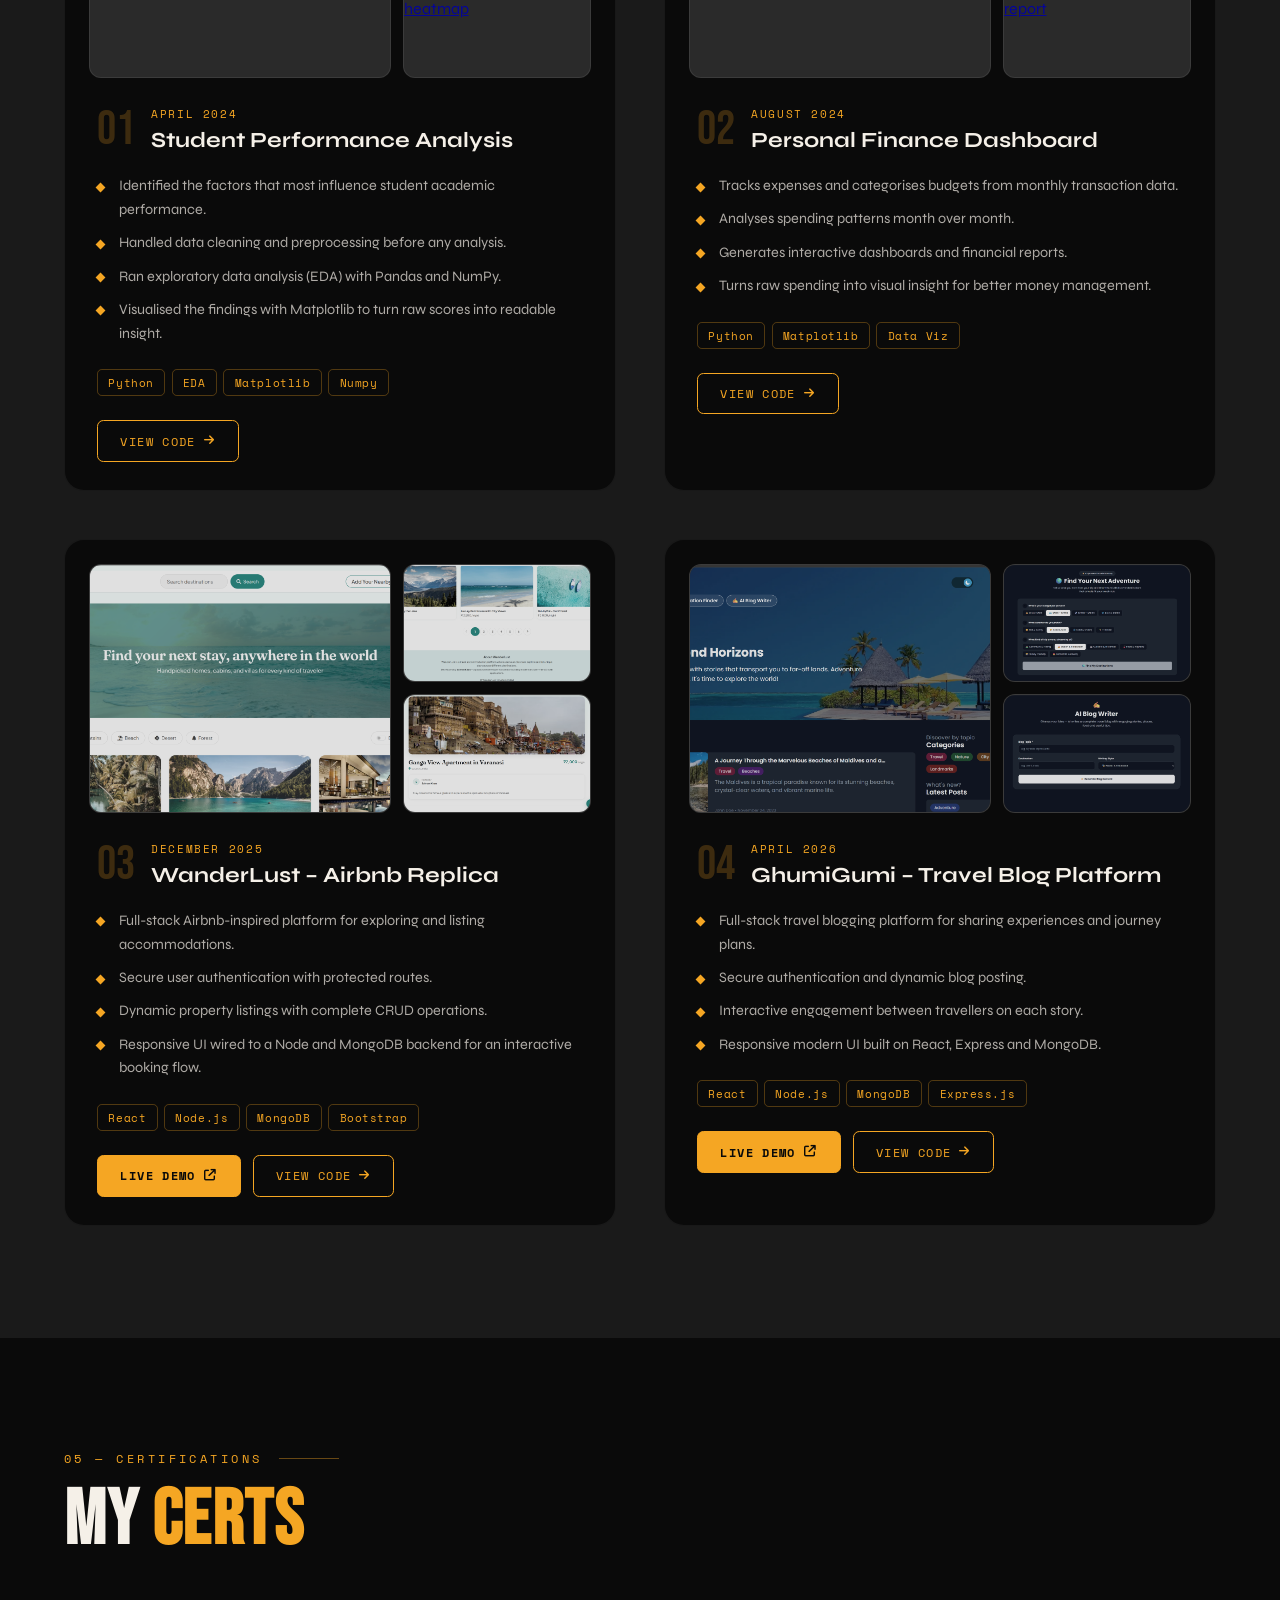
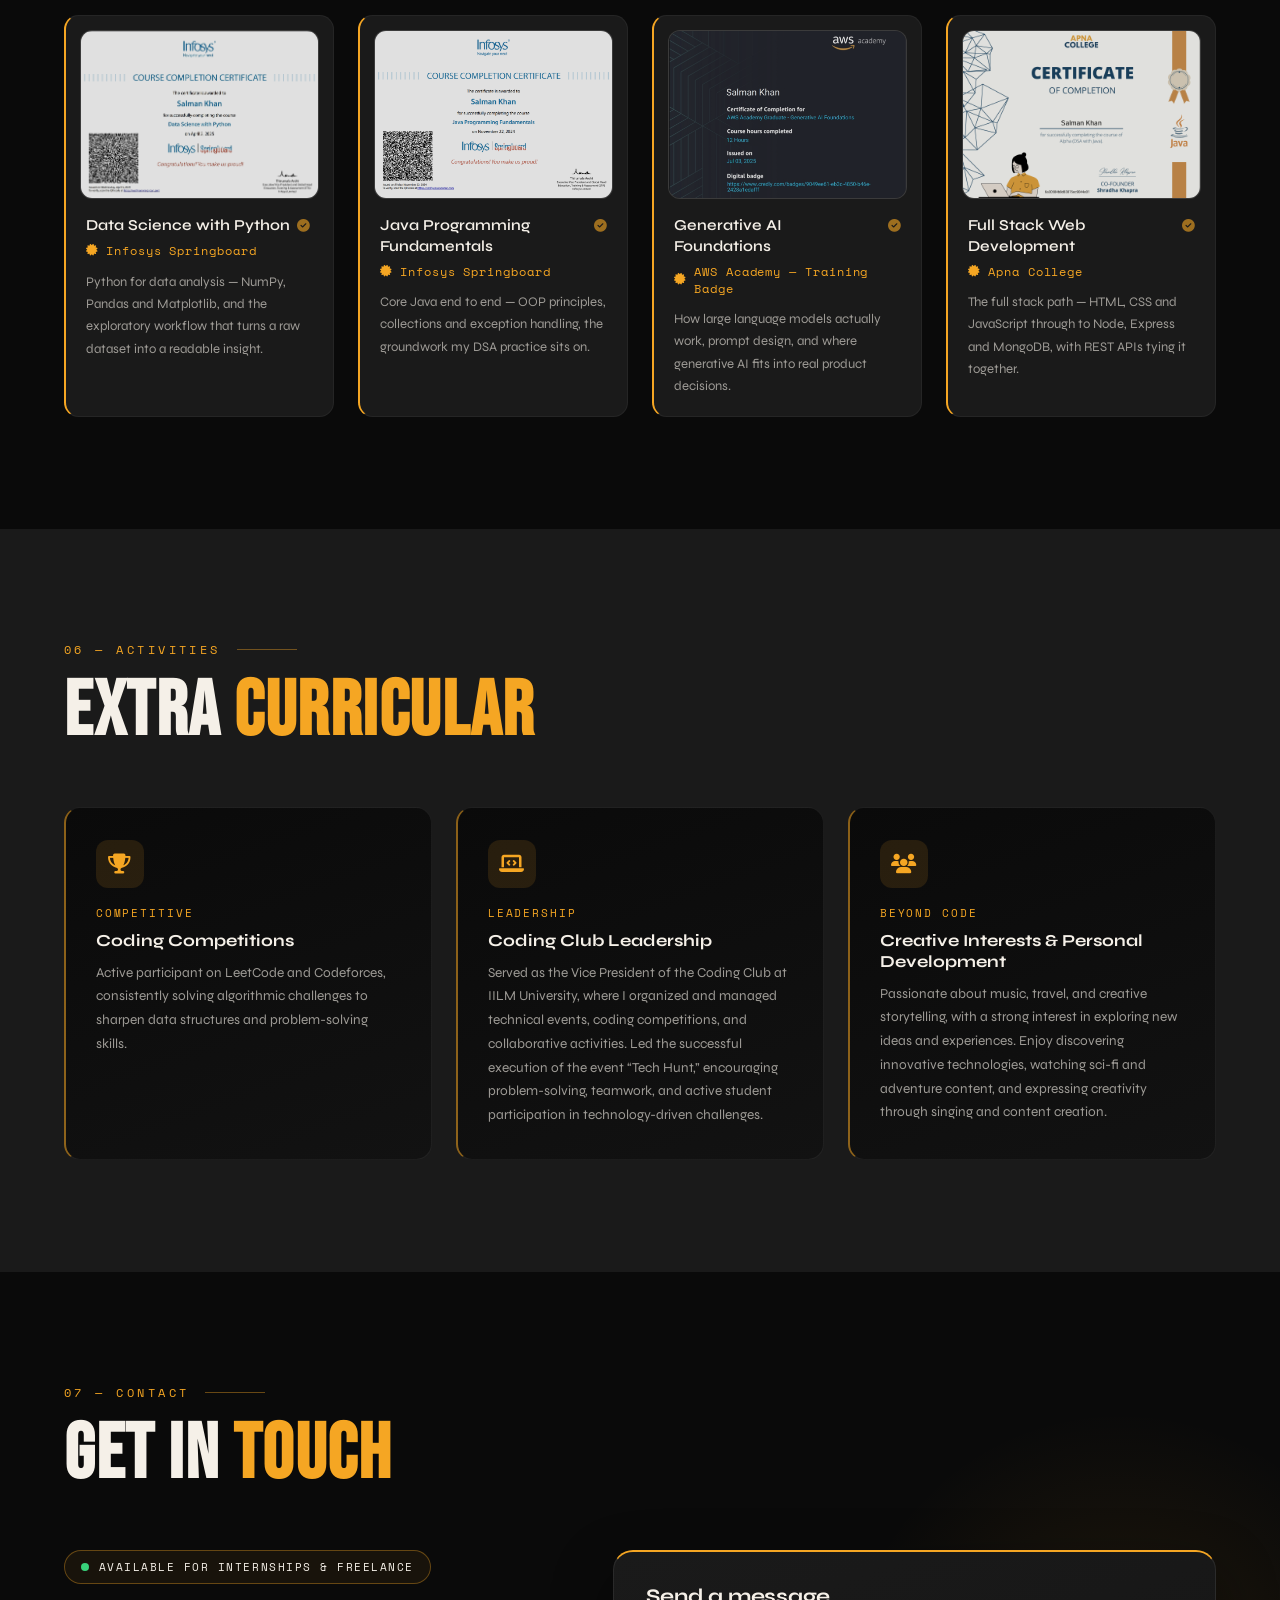
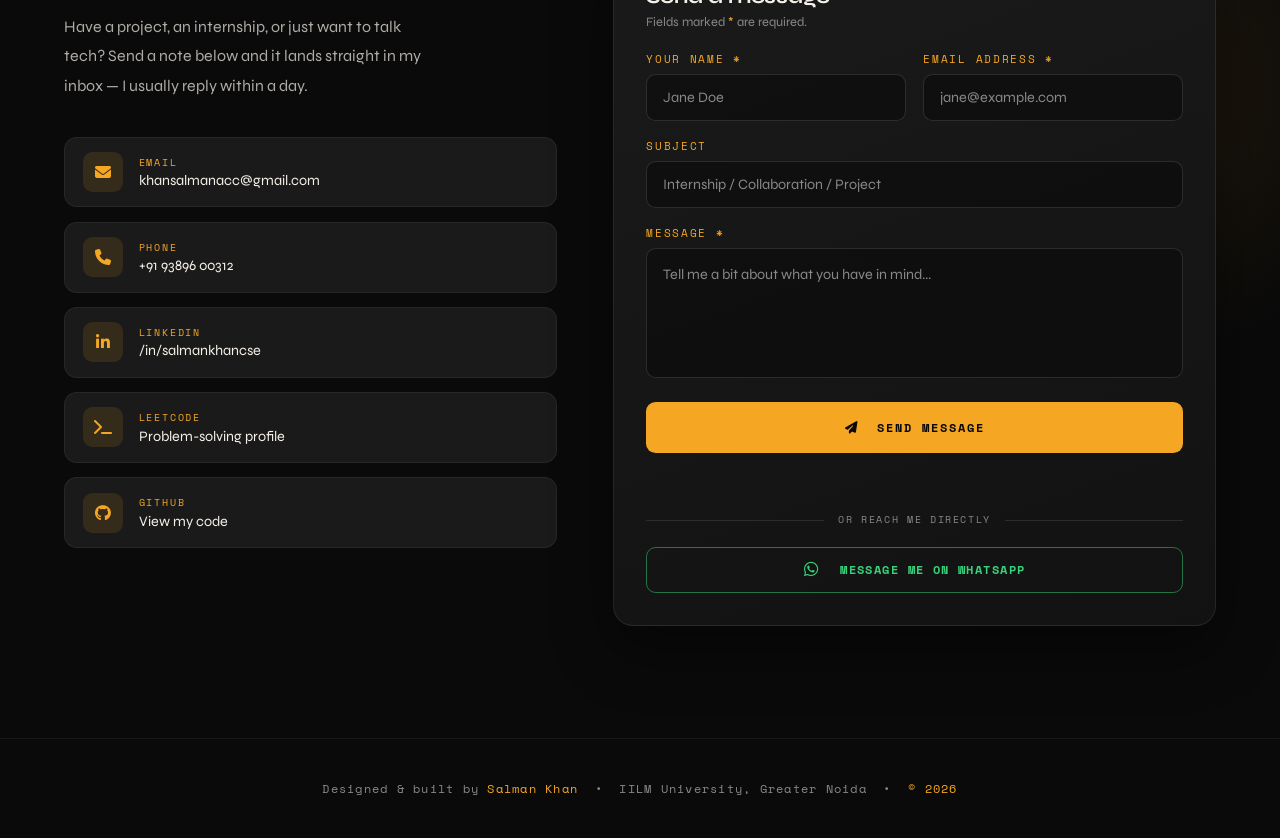
==== commit 49c9c3bf: "updating projects" ====
--- a/index.html
+++ b/index.html
@@ -1,289 +1,529 @@
-<!DOCTYPE html>
+<!doctype html>
 <html lang="en">
-<head>
-  <meta charset="UTF-8">
-  <meta name="viewport" content="width=device-width, initial-scale=1.0">
-  <title>Salman Khan — Portfolio</title>
-  <link href="https://fonts.googleapis.com/css2?family=Bebas+Neue&family=Space+Mono:wght@400;700&family=Syne:wght@400;500;600;700;800&display=swap" rel="stylesheet">
-  <link rel="stylesheet" href="https://cdnjs.cloudflare.com/ajax/libs/font-awesome/6.5.0/css/all.min.css">
-  <link rel="stylesheet" href="style.css">
-</head>
-<body>
-
-  <!-- ========== NAV ========== -->
-  <nav>
-    <a href="#home" class="nav-logo">SK.</a>
-    <ul class="nav-links">
-      <li><a href="#about">About</a></li>
-      <li><a href="#skills">Skills</a></li>
-      <li><a href="#experience">Experience</a></li>
-      <li><a href="#projects">Projects</a></li>
-      <li><a href="#certifications">Certs</a></li>
-      <li><a href="#contact">Contact</a></li>
-    </ul>
-    <!-- Resume download: put your actual PDF at this path, filename must match -->
-    <a href="resume.pdf" download="Salman_Khan_Resume.pdf" class="nav-resume-btn">
-      <i class="fas fa-download"></i> Resume
-    </a>
-  </nav>
-
-  <!-- ========== HERO ========== -->
-  <section id="home">
-    <div class="hero-content-wrapper">
-      <div class="hero-content">
-        <div class="hero-tag">CS Engineer &amp; Developer</div>
-        <h1 class="hero-name">SALMAN<br><span>KHAN</span></h1>
-        <p class="hero-title">// DSA &bull; Java &bull; Web Dev &bull; Data Science</p>
-        <p class="hero-desc">Fourth year CS Engineering student at IILM University, building projects across full stack development, data science, and automation. Passionate about solving real-world problems with code.</p>
-        <div class="hero-cta">
-          <a href="#projects" class="btn-primary"><i class="fas fa-code"></i> View Projects</a>
-          <a href="#contact" class="btn-outline"><i class="fas fa-paper-plane"></i> Contact Me</a>
+  <head>
+    <meta charset="UTF-8" />
+    <meta name="viewport" content="width=device-width, initial-scale=1.0" />
+    <title>Salman Khan — Portfolio</title>
+    <link
+      href="https://fonts.googleapis.com/css2?family=Bebas+Neue&family=Space+Mono:wght@400;700&family=Syne:wght@400;500;600;700;800&display=swap"
+      rel="stylesheet"
+    />
+    <link
+      rel="stylesheet"
+      href="https://cdnjs.cloudflare.com/ajax/libs/font-awesome/6.5.0/css/all.min.css"
+    />
+    <link rel="stylesheet" href="style.css" />
+  </head>
+  <body>
+    <!-- ========== NAV ========== -->
+    <nav>
+      <a href="#home" class="nav-logo">SK.</a>
+      <ul class="nav-links">
+        <li><a href="#about">About</a></li>
+        <li><a href="#skills">Skills</a></li>
+        <li><a href="#experience">Experience</a></li>
+        <li><a href="#projects">Projects</a></li>
+        <li><a href="#certifications">Certs</a></li>
+        <li><a href="#contact">Contact</a></li>
+      </ul>
+      <!-- Resume download: put your actual PDF at this path, filename must match -->
+      <a
+        href="resume.pdf"
+        download="Salman_Khan_Resume.pdf"
+        class="nav-resume-btn"
+      >
+        <i class="fas fa-download"></i> Resume
+      </a>
+    </nav>
+
+    <!-- ========== HERO ========== -->
+    <section id="home">
+      <div class="hero-content-wrapper">
+        <div class="hero-content">
+          <div class="hero-tag">CS Engineer &amp; Developer</div>
+          <h1 class="hero-name">SALMAN<br /><span>KHAN</span></h1>
+          <p class="hero-title">
+            // DSA &bull; Java &bull; Web Dev &bull; Data Science
+          </p>
+          <p class="hero-desc">
+            Fourth year CS Engineering student at IILM University, building
+            projects across full stack development, data science, and
+            automation. Passionate about solving real-world problems with code.
+          </p>
+          <div class="hero-cta">
+            <a href="#projects" class="btn-primary"
+              ><i class="fas fa-code"></i> View Projects</a
+            >
+            <a href="#contact" class="btn-outline"
+              ><i class="fas fa-paper-plane"></i> Contact Me</a
+            >
+          </div>
+        </div>
+        <!-- Photo card: replace the src below with your own photo (e.g. src="photo.jpg") -->
+        <div class="hero-photo">
+          <img
+            src="https://picsum.photos/seed/salmankhan/500/640"
+            alt="Salman Khan"
+            width="500"
+            height="640"
+          />
         </div>
       </div>
-      <!-- Photo card: replace the src below with your own photo (e.g. src="photo.jpg") -->
-      <div class="hero-photo">
-        <img src="https://picsum.photos/seed/salmankhan/500/640" alt="Salman Khan" width="500" height="640">
+      <div class="hero-scroll">
+        <div class="scroll-line"></div>
+        <span>Scroll</span>
+      </div>
+    </section>
+
+    <!-- ========== MARQUEE ========== -->
+    <div class="marquee-section">
+      <div class="marquee-track" id="marquee">
+        <div class="marquee-item">
+          DSA
+          <div class="dot"></div>
+        </div>
+        <div class="marquee-item">
+          Java
+          <div class="dot"></div>
+        </div>
+        <div class="marquee-item">
+          JavaScript
+          <div class="dot"></div>
+        </div>
+        <div class="marquee-item">
+          Data Science
+          <div class="dot"></div>
+        </div>
+        <div class="marquee-item">
+          Node.js
+          <div class="dot"></div>
+        </div>
+        <div class="marquee-item">
+          MongoDB
+          <div class="dot"></div>
+        </div>
+        <div class="marquee-item">
+          Docker
+          <div class="dot"></div>
+        </div>
+        <div class="marquee-item"><div class="dot"></div></div>
+        <div class="marquee-item">
+          DSA
+          <div class="dot"></div>
+        </div>
+        <div class="marquee-item">
+          Java
+          <div class="dot"></div>
+        </div>
+        <div class="marquee-item">
+          JavaScript
+          <div class="dot"></div>
+        </div>
+        <div class="marquee-item">
+          Data Science
+          <div class="dot"></div>
+        </div>
+        <div class="marquee-item">
+          Node.js
+          <div class="dot"></div>
+        </div>
+        <div class="marquee-item">
+          MongoDB
+          <div class="dot"></div>
+        </div>
+        <div class="marquee-item">
+          Docker
+          <div class="dot"></div>
+        </div>
+        <div class="marquee-item"><div class="dot"></div></div>
       </div>
     </div>
-    <div class="hero-scroll">
-      <div class="scroll-line"></div>
-      <span>Scroll</span>
-    </div>
-  </section>
-
-  <!-- ========== MARQUEE ========== -->
-  <div class="marquee-section">
-    <div class="marquee-track" id="marquee">
-      <div class="marquee-item">DSA<div class="dot"></div></div>
-      <div class="marquee-item">Java<div class="dot"></div></div>
-      <div class="marquee-item">JavaScript<div class="dot"></div></div>
-      <div class="marquee-item">Data Science<div class="dot"></div></div>
-      <div class="marquee-item">Node.js<div class="dot"></div></div>
-      <div class="marquee-item">MongoDB<div class="dot"></div></div>
-      <div class="marquee-item">Docker<div class="dot"></div></div>
-      <div class="marquee-item"><div class="dot"></div></div>
-      <div class="marquee-item">DSA<div class="dot"></div></div>
-      <div class="marquee-item">Java<div class="dot"></div></div>
-      <div class="marquee-item">JavaScript<div class="dot"></div></div>
-      <div class="marquee-item">Data Science<div class="dot"></div></div>
-      <div class="marquee-item">Node.js<div class="dot"></div></div>
-      <div class="marquee-item">MongoDB<div class="dot"></div></div>
-      <div class="marquee-item">Docker<div class="dot"></div></div>
-      <div class="marquee-item"><div class="dot"></div></div>
-    </div>
-  </div>
-
-  <!-- ========== ABOUT ========== -->
-  <section id="about">
-    <div class="section-label">01 — About</div>
-    <h2 class="section-title">WHO I <span>AM</span></h2>
-    <div class="about-grid">
-      <div class="about-text fade-up">
-        <p class="about-lead">I'm <span class="hl">Salman Khan</span>, a Computer Science Engineering student at IILM University, Greater Noida, currently in my 4th year (Batch 2023–2027). I'm deeply passionate about building things — from web apps to data-driven tools.</p>
-        <p>My journey started with core languages like python and Java, and has expanded into full-stack web development with Node.js and MongoDB, and data science with Python's ecosystem of Pandas, NumPy, Matplotlib, and Seaborn.</p>
-        <p>Beyond academics, I actively participate in coding competitions on LeetCode, and engage with my university's coding club as vice president, where I help organize workshops for fellow enthusiasts.</p>
-        <div class="about-stats">
-          <div class="stat-box"><span class="stat-num">6+</span><span class="stat-label">Projects Built</span></div>
-          <div class="stat-box"><span class="stat-num">6+</span><span class="stat-label">Certifications</span></div>
-          <div class="stat-box"><span class="stat-num">90%</span><span class="stat-label">12th Grade Score</span></div>
-          <div class="stat-box"><span class="stat-num">9+</span><span class="stat-label">Current CGPA</span></div>
-          <div class="stat-box"><span class="stat-num">2027</span><span class="stat-label">Graduation Year</span></div>
+
+    <!-- ========== ABOUT ========== -->
+    <section id="about">
+      <div class="section-label">01 — About</div>
+      <h2 class="section-title">WHO I <span>AM</span></h2>
+      <div class="about-grid">
+        <div class="about-text fade-up">
+          <p class="about-lead">
+            I'm <span class="hl">Salman Khan</span>, a Computer Science
+            Engineering student at IILM University, Greater Noida, currently in
+            my 4th year (Batch 2023–2027). I'm deeply passionate about building
+            things — from web apps to data-driven tools.
+          </p>
+          <p>
+            My journey started with core languages like python and Java, and has
+            expanded into full-stack web development with Node.js and MongoDB,
+            and data science with Python's ecosystem of Pandas, NumPy,
+            Matplotlib, and Seaborn.
+          </p>
+          <p>
+            Beyond academics, I actively participate in coding competitions on
+            LeetCode, and engage with my university's coding club as vice
+            president, where I help organize workshops for fellow enthusiasts.
+          </p>
+          <div class="about-stats">
+            <div class="stat-box">
+              <span class="stat-num">6+</span
+              ><span class="stat-label">Projects Built</span>
+            </div>
+            <div class="stat-box">
+              <span class="stat-num">6+</span
+              ><span class="stat-label">Certifications</span>
+            </div>
+            <div class="stat-box">
+              <span class="stat-num">90%</span
+              ><span class="stat-label">12th Grade Score</span>
+            </div>
+            <div class="stat-box">
+              <span class="stat-num">9+</span
+              ><span class="stat-label">Current CGPA</span>
+            </div>
+            <div class="stat-box">
+              <span class="stat-num">2027</span
+              ><span class="stat-label">Graduation Year</span>
+            </div>
+          </div>
+        </div>
+        <div class="about-info fade-up">
+          <div class="info-item">
+            <div class="info-icon"><i class="fas fa-graduation-cap"></i></div>
+            <div class="info-content">
+              <span>Degree</span>
+              <p>B.Tech Computer Science Engineering</p>
+            </div>
+          </div>
+          <div class="info-item">
+            <div class="info-icon"><i class="fas fa-university"></i></div>
+            <div class="info-content">
+              <span>University</span>
+              <p>IILM University, Greater Noida</p>
+            </div>
+          </div>
+          <div class="info-item">
+            <div class="info-icon"><i class="fas fa-calendar-alt"></i></div>
+            <div class="info-content">
+              <span>Batch</span>
+              <p>Aug 2023 – May 2027 &nbsp;|&nbsp; 4th Year</p>
+            </div>
+          </div>
+          <div class="info-item">
+            <div class="info-icon"><i class="fas fa-map-marker-alt"></i></div>
+            <div class="info-content">
+              <span>Location</span>
+              <p>Greater Noida, Uttar Pradesh, India</p>
+            </div>
+          </div>
+          <div class="info-item">
+            <div class="info-icon"><i class="fas fa-envelope"></i></div>
+            <div class="info-content">
+              <span>Email</span>
+              <p>
+                salman.khan.cs27@iilm.edu &nbsp;·&nbsp; khansalmanacc@gmail.com
+              </p>
+            </div>
+          </div>
+          <div class="info-item">
+            <div class="info-icon"><i class="fas fa-phone"></i></div>
+            <div class="info-content">
+              <span>Phone</span>
+              <p>+91-9389600312</p>
+            </div>
+          </div>
         </div>
       </div>
-      <div class="about-info fade-up">
-        <div class="info-item">
-          <div class="info-icon"><i class="fas fa-graduation-cap"></i></div>
-          <div class="info-content"><span>Degree</span><p>B.Tech Computer Science Engineering</p></div>
-        </div>
-        <div class="info-item">
-          <div class="info-icon"><i class="fas fa-university"></i></div>
-          <div class="info-content"><span>University</span><p>IILM University, Greater Noida</p></div>
-        </div>
-        <div class="info-item">
-          <div class="info-icon"><i class="fas fa-calendar-alt"></i></div>
-          <div class="info-content"><span>Batch</span><p>Aug 2023 – May 2027 &nbsp;|&nbsp; 4th Year</p></div>
-        </div>
-        <div class="info-item">
-          <div class="info-icon"><i class="fas fa-map-marker-alt"></i></div>
-          <div class="info-content"><span>Location</span><p>Greater Noida, Uttar Pradesh, India</p></div>
-        </div>
-        <div class="info-item">
-          <div class="info-icon"><i class="fas fa-envelope"></i></div>
-          <div class="info-content"><span>Email</span><p>salman.khan.cs27@iilm.edu &nbsp;·&nbsp; khansalmanacc@gmail.com</p></div>
-        </div>
-        <div class="info-item">
-          <div class="info-icon"><i class="fas fa-phone"></i></div>
-          <div class="info-content"><span>Phone</span><p>+91-9389600312</p></div>
+    </section>
+
+    <!-- ========== SKILLS ========== -->
+    <section id="skills">
+      <div class="section-label">02 — Skills</div>
+      <h2 class="section-title">TECH <span>STACK</span></h2>
+      <div class="skills-grid">
+        <div class="skill-category fade-up">
+          <div class="skill-cat-icon"><i class="fas fa-code"></i></div>
+          <div class="skill-cat-title">Languages</div>
+          <div class="skill-tags">
+            <span class="skill-tag"
+              ><i class="fa-brands fa-python"></i> Python</span
+            >
+            <span class="skill-tag"
+              ><i class="fa-brands fa-java"></i> Java</span
+            >
+            <span class="skill-tag"
+              ><i class="fa-solid fa-database"></i> SQL</span
+            >
+          </div>
+        </div>
+        <div class="skill-category fade-up">
+          <div class="skill-cat-icon"><i class="fas fa-globe"></i></div>
+          <div class="skill-cat-title">Web Development</div>
+          <div class="skill-tags">
+            <span class="skill-tag"
+              ><i class="fa-brands fa-html5"></i> HTML</span
+            >
+            <span class="skill-tag"
+              ><i class="fa-brands fa-css3-alt"></i> CSS</span
+            >
+            <span class="skill-tag"
+              ><i class="fa-brands fa-js"></i> JavaScript</span
+            >
+            <span class="skill-tag"
+              ><i class="fa-brands fa-node-js"></i> Node.js</span
+            >
+            <span class="skill-tag"
+              ><i class="fa-solid fa-server"></i> Express.js</span
+            >
+            <span class="skill-tag"
+              ><i class="fa-solid fa-leaf"></i> MongoDB</span
+            >
+          </div>
+        </div>
+        <div class="skill-category fade-up">
+          <div class="skill-cat-icon"><i class="fas fa-chart-bar"></i></div>
+          <div class="skill-cat-title">Data Science</div>
+          <div class="skill-tags">
+            <span class="skill-tag"
+              ><i class="fa-solid fa-table"></i> Pandas</span
+            >
+            <span class="skill-tag"
+              ><i class="fa-solid fa-calculator"></i> NumPy</span
+            >
+            <span class="skill-tag"
+              ><i class="fa-solid fa-chart-line"></i> Matplotlib</span
+            >
+            <span class="skill-tag"
+              ><i class="fa-solid fa-chart-area"></i> Seaborn</span
+            >
+            <span class="skill-tag"
+              ><i class="fa-solid fa-book"></i> Jupyter</span
+            >
+          </div>
+        </div>
+        <div class="skill-category fade-up">
+          <div class="skill-cat-icon"><i class="fas fa-tools"></i></div>
+          <div class="skill-cat-title">Tools &amp; Platforms</div>
+          <div class="skill-tags">
+            <span class="skill-tag"
+              ><i class="fa-brands fa-git-alt"></i> Git</span
+            >
+            <span class="skill-tag"
+              ><i class="fa-brands fa-github"></i> GitHub</span
+            >
+            <span class="skill-tag"
+              ><i class="fa-brands fa-docker"></i> Docker</span
+            >
+            <span class="skill-tag"
+              ><i class="fa-solid fa-code"></i> VS Code</span
+            >
+            <span class="skill-tag"
+              ><i class="fa-solid fa-paper-plane"></i> Postman</span
+            >
+            <span class="skill-tag"
+              ><i class="fa-brands fa-figma"></i> Figma</span
+            >
+            <span class="skill-tag"
+              ><i class="fa-solid fa-circle-dot"></i> Eclipse</span
+            >
+          </div>
+        </div>
+        <div class="skill-category fade-up">
+          <div class="skill-cat-icon"><i class="fab fa-linux"></i></div>
+          <div class="skill-cat-title">Operating Systems</div>
+          <div class="skill-tags">
+            <span class="skill-tag"
+              ><i class="fa-brands fa-linux"></i> Linux</span
+            >
+            <span class="skill-tag"
+              ><i class="fa-brands fa-windows"></i> Windows</span
+            >
+          </div>
+        </div>
+        <div class="skill-category fade-up">
+          <div class="skill-cat-icon"><i class="fas fa-brain"></i></div>
+          <div class="skill-cat-title">Concepts</div>
+          <div class="skill-tags">
+            <span class="skill-tag"
+              ><i class="fa-solid fa-sitemap"></i> DSA</span
+            >
+            <span class="skill-tag"><i class="fa-solid fa-cubes"></i> OOP</span>
+            <span class="skill-tag"
+              ><i class="fa-solid fa-plug"></i> REST APIs</span
+            >
+            <span class="skill-tag"
+              ><i class="fa-solid fa-spider"></i> Web Scraping</span
+            >
+            <span class="skill-tag"
+              ><i class="fa-solid fa-magnifying-glass-chart"></i> Data
+              Analysis</span
+            >
+          </div>
         </div>
       </div>
-    </div>
-  </section>
-
-  <!-- ========== SKILLS ========== -->
-  <section id="skills">
-    <div class="section-label">02 — Skills</div>
-    <h2 class="section-title">TECH <span>STACK</span></h2>
-    <div class="skills-grid">
-      <div class="skill-category fade-up">
-        <div class="skill-cat-icon"><i class="fas fa-code"></i></div>
-        <div class="skill-cat-title">Languages</div>
-        <div class="skill-tags">
-          <span class="skill-tag"><i class="fa-brands fa-python"></i> Python</span>
-          <span class="skill-tag"><i class="fa-brands fa-java"></i> Java</span>
-          <span class="skill-tag"><i class="fa-solid fa-database"></i> SQL</span>
-        </div>
-      </div>
-      <div class="skill-category fade-up">
-        <div class="skill-cat-icon"><i class="fas fa-globe"></i></div>
-        <div class="skill-cat-title">Web Development</div>
-        <div class="skill-tags">
-          <span class="skill-tag"><i class="fa-brands fa-html5"></i> HTML</span>
-          <span class="skill-tag"><i class="fa-brands fa-css3-alt"></i> CSS</span>
-          <span class="skill-tag"><i class="fa-brands fa-js"></i> JavaScript</span>
-          <span class="skill-tag"><i class="fa-brands fa-node-js"></i> Node.js</span>
-          <span class="skill-tag"><i class="fa-solid fa-server"></i> Express.js</span>
-          <span class="skill-tag"><i class="fa-solid fa-leaf"></i> MongoDB</span>
-        </div>
-      </div>
-      <div class="skill-category fade-up">
-        <div class="skill-cat-icon"><i class="fas fa-chart-bar"></i></div>
-        <div class="skill-cat-title">Data Science</div>
-        <div class="skill-tags">
-          <span class="skill-tag"><i class="fa-solid fa-table"></i> Pandas</span>
-          <span class="skill-tag"><i class="fa-solid fa-calculator"></i> NumPy</span>
-          <span class="skill-tag"><i class="fa-solid fa-chart-line"></i> Matplotlib</span>
-          <span class="skill-tag"><i class="fa-solid fa-chart-area"></i> Seaborn</span>
-          <span class="skill-tag"><i class="fa-solid fa-book"></i> Jupyter</span>
-        </div>
-      </div>
-      <div class="skill-category fade-up">
-        <div class="skill-cat-icon"><i class="fas fa-tools"></i></div>
-        <div class="skill-cat-title">Tools &amp; Platforms</div>
-        <div class="skill-tags">
-          <span class="skill-tag"><i class="fa-brands fa-git-alt"></i> Git</span>
-          <span class="skill-tag"><i class="fa-brands fa-github"></i> GitHub</span>
-          <span class="skill-tag"><i class="fa-brands fa-docker"></i> Docker</span>
-          <span class="skill-tag"><i class="fa-solid fa-code"></i> VS Code</span>
-          <span class="skill-tag"><i class="fa-solid fa-paper-plane"></i> Postman</span>
-          <span class="skill-tag"><i class="fa-brands fa-figma"></i> Figma</span>
-          <span class="skill-tag"><i class="fa-solid fa-circle-dot"></i> Eclipse</span>
-        </div>
-      </div>
-      <div class="skill-category fade-up">
-        <div class="skill-cat-icon"><i class="fab fa-linux"></i></div>
-        <div class="skill-cat-title">Operating Systems</div>
-        <div class="skill-tags">
-          <span class="skill-tag"><i class="fa-brands fa-linux"></i> Linux</span>
-          <span class="skill-tag"><i class="fa-brands fa-windows"></i> Windows</span>
-        </div>
-      </div>
-      <div class="skill-category fade-up">
-        <div class="skill-cat-icon"><i class="fas fa-brain"></i></div>
-        <div class="skill-cat-title">Concepts</div>
-        <div class="skill-tags">
-          <span class="skill-tag"><i class="fa-solid fa-sitemap"></i> DSA</span>
-          <span class="skill-tag"><i class="fa-solid fa-cubes"></i> OOP</span>
-          <span class="skill-tag"><i class="fa-solid fa-plug"></i> REST APIs</span>
-          <span class="skill-tag"><i class="fa-solid fa-spider"></i> Web Scraping</span>
-          <span class="skill-tag"><i class="fa-solid fa-magnifying-glass-chart"></i> Data Analysis</span>
-        </div>
-      </div>
-    </div>
-  </section>
-
-  <!-- ========== EXPERIENCE / INTERNSHIPS ========== -->
-  <section id="experience">
-    <div class="section-label">03 — Experience</div>
-    <h2 class="section-title">WHERE I'VE <span>INTERNED</span></h2>
-    <div class="exp-list">
-
-      <!-- ============================================================
+    </section>
+
+    <!-- ========== EXPERIENCE / INTERNSHIPS ========== -->
+    <section id="experience">
+      <div class="section-label">03 — Experience</div>
+      <h2 class="section-title">WHERE I'VE <span>INTERNED</span></h2>
+      <div class="exp-list">
+        <!-- ============================================================
            INTERNSHIP #1 — filled in from your Ybi Foundation certificate.
            The certificate image is "internship-ybi.png"; click it on the
            page to open it full-size. To swap it, replace BOTH the
            a href="..." and the img src="..." below with your file name.
            ============================================================ -->
-      <article class="exp-card fade-up">
-        <div class="exp-media">
-          <span class="exp-verified"><i class="fas fa-circle-check"></i> Verified</span>
-          <a class="cert-shot" href="internship-ybi.png">
-            <img src="internship-ybi.png" alt="Ybi Foundation internship certificate — Data Science and Machine Learning" loading="lazy">
-          </a>
-        </div>
-        <div class="exp-body">
-          <div class="exp-head">
-            <div class="exp-logo"><i class="fas fa-briefcase"></i></div>
-            <div class="exp-headings">
-              <h3 class="exp-role">Data Science &amp; Machine Learning Intern</h3>
-              <div class="exp-company">Ybi Foundation <span class="exp-type">&middot; Internship</span></div>
-              <div class="exp-meta">
-                <span><i class="far fa-calendar"></i> May – Jul 2025 &middot; 2 mos</span>
-                <span><i class="fas fa-location-dot"></i> Remote</span>
+        <article class="exp-card fade-up">
+          <div class="exp-media">
+            <span class="exp-verified"
+              ><i class="fas fa-circle-check"></i> Verified</span
+            >
+            <a class="cert-shot" href="internship-ybi.png">
+              <img
+                src="internship-ybi.png"
+                alt="Ybi Foundation internship certificate — Data Science and Machine Learning"
+                loading="lazy"
+              />
+            </a>
+          </div>
+          <div class="exp-body">
+            <div class="exp-head">
+              <div class="exp-logo"><i class="fas fa-briefcase"></i></div>
+              <div class="exp-headings">
+                <h3 class="exp-role">
+                  Data Science &amp; Machine Learning Intern
+                </h3>
+                <div class="exp-company">
+                  Ybi Foundation
+                  <span class="exp-type">&middot; Internship</span>
+                </div>
+                <div class="exp-meta">
+                  <span
+                    ><i class="far fa-calendar"></i> May – Jul 2025 &middot; 2
+                    mos</span
+                  >
+                  <span><i class="fas fa-location-dot"></i> Remote</span>
+                </div>
               </div>
             </div>
-          </div>
-          <ul class="exp-points">
-            <li>Completed a focused 2-month internship in Data Science and Machine Learning, finishing July 2025.</li>
-            <li>Worked hands-on with Python, Pandas and NumPy to clean, explore and analyse real datasets.</li>
-            <li>Built and evaluated machine learning models for prediction and classification tasks.</li>
-            <li>Turned raw data into clear visual insight with Matplotlib and Seaborn.</li>
-          </ul>
-          <div class="exp-stack">
-            <span class="project-tech">Python</span><span class="project-tech">Pandas</span><span class="project-tech">NumPy</span><span class="project-tech">Scikit-learn</span><span class="project-tech">Machine Learning</span>
-          </div>
-          <div class="exp-creds">
-            <span class="exp-cred"><i class="fas fa-hashtag"></i> Credential ID <b>YEE8BL7MCKS0M</b></span>
-            <span class="exp-cred"><i class="fas fa-certificate"></i> ISO 9001:2015 Certified</span>
-          </div>
-        </div>
-      </article>
-
-      <!-- INTERNSHIP #2 — AICTE-EduSkills Data Engineering Virtual Internship (curriculum by AWS Academy). Certificate image: internship-eduskills.png -->
-      <article class="exp-card fade-up">
-        <div class="exp-media">
-          <span class="exp-verified"><i class="fas fa-circle-check"></i> Verified</span>
-          <a class="cert-shot" href="internship-eduskills.png">
-            <img src="internship-eduskills.png" alt="AICTE-EduSkills Data Engineering Virtual Internship certificate — curriculum by AWS Academy" loading="lazy">
-          </a>
-        </div>
-        <div class="exp-body">
-          <div class="exp-head">
-            <div class="exp-logo"><i class="fas fa-database"></i></div>
-            <div class="exp-headings">
-              <h3 class="exp-role">Data Engineering Virtual Intern</h3>
-              <div class="exp-company">AICTE&ndash;EduSkills <span class="exp-type">&middot; Virtual Internship</span></div>
-              <div class="exp-meta">
-                <span><i class="far fa-calendar"></i> Apr – Jun 2026 &middot; 8 weeks</span>
-                <span><i class="fas fa-location-dot"></i> Virtual &middot; Remote</span>
+            <ul class="exp-points">
+              <li>
+                Completed a focused 2-month internship in Data Science and
+                Machine Learning, finishing July 2025.
+              </li>
+              <li>
+                Worked hands-on with Python, Pandas and NumPy to clean, explore
+                and analyse real datasets.
+              </li>
+              <li>
+                Built and evaluated machine learning models for prediction and
+                classification tasks.
+              </li>
+              <li>
+                Turned raw data into clear visual insight with Matplotlib and
+                Seaborn.
+              </li>
+            </ul>
+            <div class="exp-stack">
+              <span class="project-tech">Python</span
+              ><span class="project-tech">Pandas</span
+              ><span class="project-tech">NumPy</span
+              ><span class="project-tech">Scikit-learn</span
+              ><span class="project-tech">Machine Learning</span>
+            </div>
+            <div class="exp-creds">
+              <span class="exp-cred"
+                ><i class="fas fa-hashtag"></i> Credential ID
+                <b>YEE8BL7MCKS0M</b></span
+              >
+              <span class="exp-cred"
+                ><i class="fas fa-certificate"></i> ISO 9001:2015
+                Certified</span
+              >
+            </div>
+          </div>
+        </article>
+
+        <!-- INTERNSHIP #2 — AICTE-EduSkills Data Engineering Virtual Internship (curriculum by AWS Academy). Certificate image: internship-eduskills.png -->
+        <article class="exp-card fade-up">
+          <div class="exp-media">
+            <span class="exp-verified"
+              ><i class="fas fa-circle-check"></i> Verified</span
+            >
+            <a class="cert-shot" href="internship-eduskills.png">
+              <img
+                src="internship-eduskills.png"
+                alt="AICTE-EduSkills Data Engineering Virtual Internship certificate — curriculum by AWS Academy"
+                loading="lazy"
+              />
+            </a>
+          </div>
+          <div class="exp-body">
+            <div class="exp-head">
+              <div class="exp-logo"><i class="fas fa-database"></i></div>
+              <div class="exp-headings">
+                <h3 class="exp-role">Data Engineering Virtual Intern</h3>
+                <div class="exp-company">
+                  AICTE&ndash;EduSkills
+                  <span class="exp-type">&middot; Virtual Internship</span>
+                </div>
+                <div class="exp-meta">
+                  <span
+                    ><i class="far fa-calendar"></i> Apr – Jun 2026 &middot; 8
+                    weeks</span
+                  >
+                  <span
+                    ><i class="fas fa-location-dot"></i> Virtual &middot;
+                    Remote</span
+                  >
+                </div>
               </div>
             </div>
-          </div>
-          <ul class="exp-points">
-            <li>Completed the 8-week AICTE&ndash;EduSkills Data Engineering Virtual Internship, with curriculum delivered through AWS Academy.</li>
-            <li>Built an understanding of cloud data pipelines — ingesting, storing and transforming data on AWS.</li>
-            <li>Practised ETL workflows, data lake and warehousing concepts, and SQL querying over large datasets.</li>
-            <li>Graded <b>O — Outstanding</b> on the AICTE National Internship Portal.</li>
-          </ul>
-          <div class="exp-stack">
-            <span class="project-tech">AWS</span><span class="project-tech">Data Engineering</span><span class="project-tech">ETL</span><span class="project-tech">SQL</span><span class="project-tech">Python</span>
-          </div>
-          <div class="exp-creds">
-            <span class="exp-cred"><i class="fas fa-hashtag"></i> Certificate ID <b>4373a8e7fd340e450eb6</b></span>
-            <span class="exp-cred"><i class="fas fa-award"></i> Grade <b>O — Outstanding</b></span>
-          </div>
-        </div>
-      </article>
-
-    </div>
-  </section>
-
-  <!-- ========== PROJECTS ========== -->
-  <section id="projects">
-    <div class="section-label">04 — Projects</div>
-    <h2 class="section-title">MY <span>WORK</span></h2>
-    <div class="projects-grid">
-
-      <!-- ============================================================
+            <ul class="exp-points">
+              <li>
+                Completed the 8-week AICTE&ndash;EduSkills Data Engineering
+                Virtual Internship, with curriculum delivered through AWS
+                Academy.
+              </li>
+              <li>
+                Built an understanding of cloud data pipelines — ingesting,
+                storing and transforming data on AWS.
+              </li>
+              <li>
+                Practised ETL workflows, data lake and warehousing concepts, and
+                SQL querying over large datasets.
+              </li>
+              <li>
+                Graded <b>O — Outstanding</b> on the AICTE National Internship
+                Portal.
+              </li>
+            </ul>
+            <div class="exp-stack">
+              <span class="project-tech">AWS</span
+              ><span class="project-tech">Data Engineering</span
+              ><span class="project-tech">ETL</span
+              ><span class="project-tech">SQL</span
+              ><span class="project-tech">Python</span>
+            </div>
+            <div class="exp-creds">
+              <span class="exp-cred"
+                ><i class="fas fa-hashtag"></i> Certificate ID
+                <b>4373a8e7fd340e450eb6</b></span
+              >
+              <span class="exp-cred"
+                ><i class="fas fa-award"></i> Grade <b>O — Outstanding</b></span
+              >
+            </div>
+          </div>
+        </article>
+      </div>
+    </section>
+
+    <!-- ========== PROJECTS ========== -->
+    <section id="projects">
+      <div class="section-label">04 — Projects</div>
+      <h2 class="section-title">MY <span>WORK</span></h2>
+      <div class="projects-grid">
+        <!-- ============================================================
            HOW TO ADD YOUR OWN SCREENSHOTS
            1. Make a folder called "images" next to index.html
            2. Drop your shots in, e.g. images/student-1.jpg
@@ -292,388 +532,684 @@
            Each card holds 3 images: one wide cover + two smaller ones.
            ============================================================ -->
 
-      <article class="project-card fade-up">
-        <div class="project-media">
-          <a class="project-shot project-shot-main" href="https://picsum.photos/seed/sp1/1600/1000">
-            <img src="https://picsum.photos/seed/sp1/900/560" alt="Student Performance Analysis — main analysis view" loading="lazy">
-          </a>
-          <a class="project-shot" href="https://picsum.photos/seed/sp2/1200/960">
-            <img src="https://picsum.photos/seed/sp2/500/400" alt="Student Performance Analysis — score distribution charts" loading="lazy">
-          </a>
-          <a class="project-shot" href="https://picsum.photos/seed/sp3/1200/960">
-            <img src="https://picsum.photos/seed/sp3/500/400" alt="Student Performance Analysis — correlation heatmap" loading="lazy">
-          </a>
-        </div>
-        <div class="project-body">
-          <div class="project-head">
-            <span class="project-num">01</span>
-            <div>
-              <div class="project-date">April 2024</div>
-              <h3 class="project-name">Student Performance Analysis</h3>
-            </div>
-          </div>
-          <ul class="project-points">
-            <li>Identified the factors that most influence student academic performance.</li>
-            <li>Handled data cleaning and preprocessing before any analysis.</li>
-            <li>Ran exploratory data analysis (EDA) with Pandas and NumPy.</li>
-            <li>Visualised the findings with Matplotlib to turn raw scores into readable insight.</li>
-          </ul>
-          <div class="project-stack">
-            <span class="project-tech">Python</span><span class="project-tech">EDA</span><span class="project-tech">Matplotlib</span><span class="project-tech">Numpy</span>
-          </div>
-          <div class="project-links">
-            <!-- replace # with your GitHub repo link -->
-            <a href="#" class="project-btn">View code <i class="fas fa-arrow-right"></i></a>
-          </div>
-        </div>
-      </article>
-
-      <article class="project-card fade-up">
-        <div class="project-media">
-          <a class="project-shot project-shot-main" href="https://picsum.photos/seed/pf1/1600/1000">
-            <img src="https://picsum.photos/seed/pf1/900/560" alt="Personal Finance Dashboard — overview" loading="lazy">
-          </a>
-          <a class="project-shot" href="https://picsum.photos/seed/pf2/1200/960">
-            <img src="https://picsum.photos/seed/pf2/500/400" alt="Personal Finance Dashboard — category breakdown" loading="lazy">
-          </a>
-          <a class="project-shot" href="https://picsum.photos/seed/pf3/1200/960">
-            <img src="https://picsum.photos/seed/pf3/500/400" alt="Personal Finance Dashboard — monthly report" loading="lazy">
-          </a>
-        </div>
-        <div class="project-body">
-          <div class="project-head">
-            <span class="project-num">02</span>
-            <div>
-              <div class="project-date">August 2024</div>
-              <h3 class="project-name">Personal Finance Dashboard</h3>
-            </div>
-          </div>
-          <ul class="project-points">
-            <li>Tracks expenses and categorises budgets from monthly transaction data.</li>
-            <li>Analyses spending patterns month over month.</li>
-            <li>Generates interactive dashboards and financial reports.</li>
-            <li>Turns raw spending into visual insight for better money management.</li>
-          </ul>
-          <div class="project-stack">
-            <span class="project-tech">Python</span><span class="project-tech">Matplotlib</span><span class="project-tech">Data Viz</span>
-          </div>
-          <div class="project-links">
-            <!-- replace # with your GitHub repo link -->
-           <a href="https://github.com/SalmanKhan123-dev/Personal-Finance-Dashboard" target="_blank" rel="noopener" class="project-btn">View code <i class="fas fa-arrow-right"></i></a>
-          </div>
-        </div>
-      </article>
-
-      <article class="project-card fade-up">
-        <div class="project-media">
-          <a class="project-shot project-shot-main" href="https://picsum.photos/seed/wl1/1600/1000">
-            <img src="https://picsum.photos/seed/wl1/900/560" alt="WanderLust — listings home page" loading="lazy">
-          </a>
-          <a class="project-shot" href="https://picsum.photos/seed/wl2/1200/960">
-            <img src="https://picsum.photos/seed/wl2/500/400" alt="WanderLust — single listing detail" loading="lazy">
-          </a>
-          <a class="project-shot" href="https://picsum.photos/seed/wl3/1200/960">
-            <img src="https://picsum.photos/seed/wl3/500/400" alt="WanderLust — new listing form" loading="lazy">
-          </a>
-        </div>
-        <div class="project-body">
-          <div class="project-head">
-            <span class="project-num">03</span>
-            <div>
-              <div class="project-date">December 2025</div>
-              <h3 class="project-name">WanderLust – Airbnb Replica</h3>
-            </div>
-          </div>
-          <ul class="project-points">
-            <li>Full-stack Airbnb-inspired platform for exploring and listing accommodations.</li>
-            <li>Secure user authentication with protected routes.</li>
-            <li>Dynamic property listings with complete CRUD operations.</li>
-            <li>Responsive UI wired to a Node and MongoDB backend for an interactive booking flow.</li>
-          </ul>
-          <div class="project-stack">
-            <span class="project-tech">React</span><span class="project-tech">Node.js</span>
-            <span class="project-tech">MongoDB</span><span class="project-tech">Bootstrap</span>
-          </div>
-          <div class="project-links">
-            <!-- replace the # links with your live site and GitHub repo -->
-            <a href="https://wanderlust-full-stack-project-fbuz.onrender.com" class="project-btn project-btn-solid">Live demo <i class="fas fa-arrow-up-right-from-square"></i></a>
-           <a href="https://github.com/SalmanKhan123-dev/WanderLust-A-fullstack-project" target="_blank" rel="noopener" class="project-btn">View code <i class="fas fa-arrow-right"></i></a>
-          </div>
-        </div>
-      </article>
-
-      <article class="project-card fade-up">
-        <div class="project-media">
-  <a class="project-shot project-shot-main" href="ghumi1.jpg">
-    <img src="ghumi1.jpg" alt="GhumiGumi — travel feed" loading="lazy">
-  </a>
-  <a class="project-shot" href="ghumi2.jpg">
-    <img src="ghumi2.jpg" alt="GhumiGumi — blog post editor" loading="lazy">
-  </a>
-  <a class="project-shot" href="ghumi3.jpg">
-    <img src="ghumi3.jpg" alt="GhumiGumi — journey planner" loading="lazy">
-  </a>
-  <a class="project-shot" href="ghumi4.jpg" style="display:none;">
-    <img src="ghumi4.jpg" alt="GhumiGumi — screenshot 4" loading="lazy">
-  </a>
-  <a class="project-shot" href="ghumi5.jpg" style="display:none;">
-    <img src="ghumi5.jpg" alt="GhumiGumi — screenshot 5" loading="lazy">
-  </a>
-  <a class="project-shot" href="ghumi6.jpg" style="display:none;">
-    <img src="ghumi6.jpg" alt="GhumiGumi — screenshot 6" loading="lazy">
-  </a>
-  <a class="project-shot" href="ghumi7.jpg" style="display:none;">
-    <img src="ghumi7.jpg" alt="GhumiGumi — screenshot 7" loading="lazy">
-  </a>
-</div>
-        <div class="project-body">
-          <div class="project-head">
-            <span class="project-num">04</span>
-            <div>
-              <div class="project-date">April 2026</div>
-              <h3 class="project-name">GhumiGumi – Travel Blog Platform</h3>
-            </div>
-          </div>
-          <ul class="project-points">
-            <li>Full-stack travel blogging platform for sharing experiences and journey plans.</li>
-            <li>Secure authentication and dynamic blog posting.</li>
-            <li>Interactive engagement between travellers on each story.</li>
-            <li>Responsive modern UI built on React, Express and MongoDB.</li>
-          </ul>
-          <div class="project-stack">
-            <span class="project-tech">React</span><span class="project-tech">Node.js</span>
-            <span class="project-tech">MongoDB</span><span class="project-tech">Express.js</span>
-          </div>
-          <div class="project-links">
-            <!-- replace the # links with your live site and GitHub repo -->
-            <a href="https://ghumigumi-1.onrender.com" target="_blank" rel="noopener" class="project-btn project-btn-solid">Live demo <i class="fas fa-arrow-up-right-from-square"></i></a>
-           <a href="https://github.com/SalmanKhan123-dev/Portfolio" target="_blank" rel="noopener" class="project-btn">View code <i class="fas fa-arrow-right"></i></a>
-          </div>
-        </div>
-      </article>
-
-    </div>
-  </section>
-
-  <!-- ========== CERTIFICATIONS ========== -->
-  <section id="certifications">
-    <div class="section-label">05 — Certifications</div>
-    <h2 class="section-title">MY <span>CERTS</span></h2>
-    <div class="cert-list">
-
-      <!-- ============================================================
+        <article class="project-card fade-up">
+          <div class="project-media">
+            <a
+              class="project-shot project-shot-main"
+              href="https://picsum.photos/seed/sp1/1600/1000"
+            >
+              <img
+                src="https://picsum.photos/seed/sp1/900/560"
+                alt="Student Performance Analysis — main analysis view"
+                loading="lazy"
+              />
+            </a>
+            <a
+              class="project-shot"
+              href="https://picsum.photos/seed/sp2/1200/960"
+            >
+              <img
+                src="https://picsum.photos/seed/sp2/500/400"
+                alt="Student Performance Analysis — score distribution charts"
+                loading="lazy"
+              />
+            </a>
+            <a
+              class="project-shot"
+              href="https://picsum.photos/seed/sp3/1200/960"
+            >
+              <img
+                src="https://picsum.photos/seed/sp3/500/400"
+                alt="Student Performance Analysis — correlation heatmap"
+                loading="lazy"
+              />
+            </a>
+          </div>
+          <div class="project-body">
+            <div class="project-head">
+              <span class="project-num">01</span>
+              <div>
+                <div class="project-date">April 2024</div>
+                <h3 class="project-name">Student Performance Analysis</h3>
+              </div>
+            </div>
+            <ul class="project-points">
+              <li>
+                Identified the factors that most influence student academic
+                performance.
+              </li>
+              <li>
+                Handled data cleaning and preprocessing before any analysis.
+              </li>
+              <li>
+                Ran exploratory data analysis (EDA) with Pandas and NumPy.
+              </li>
+              <li>
+                Visualised the findings with Matplotlib to turn raw scores into
+                readable insight.
+              </li>
+            </ul>
+            <div class="project-stack">
+              <span class="project-tech">Python</span
+              ><span class="project-tech">EDA</span
+              ><span class="project-tech">Matplotlib</span
+              ><span class="project-tech">Numpy</span>
+            </div>
+            <div class="project-links">
+              <!-- replace # with your GitHub repo link -->
+              <a href="#" class="project-btn"
+                >View code <i class="fas fa-arrow-right"></i
+              ></a>
+            </div>
+          </div>
+        </article>
+
+        <article class="project-card fade-up">
+          <div class="project-media">
+            <a
+              class="project-shot project-shot-main"
+              href="https://picsum.photos/seed/pf1/1600/1000"
+            >
+              <img
+                src="https://picsum.photos/seed/pf1/900/560"
+                alt="Personal Finance Dashboard — overview"
+                loading="lazy"
+              />
+            </a>
+            <a
+              class="project-shot"
+              href="https://picsum.photos/seed/pf2/1200/960"
+            >
+              <img
+                src="https://picsum.photos/seed/pf2/500/400"
+                alt="Personal Finance Dashboard — category breakdown"
+                loading="lazy"
+              />
+            </a>
+            <a
+              class="project-shot"
+              href="https://picsum.photos/seed/pf3/1200/960"
+            >
+              <img
+                src="https://picsum.photos/seed/pf3/500/400"
+                alt="Personal Finance Dashboard — monthly report"
+                loading="lazy"
+              />
+            </a>
+          </div>
+          <div class="project-body">
+            <div class="project-head">
+              <span class="project-num">02</span>
+              <div>
+                <div class="project-date">August 2024</div>
+                <h3 class="project-name">Personal Finance Dashboard</h3>
+              </div>
+            </div>
+            <ul class="project-points">
+              <li>
+                Tracks expenses and categorises budgets from monthly transaction
+                data.
+              </li>
+              <li>Analyses spending patterns month over month.</li>
+              <li>Generates interactive dashboards and financial reports.</li>
+              <li>
+                Turns raw spending into visual insight for better money
+                management.
+              </li>
+            </ul>
+            <div class="project-stack">
+              <span class="project-tech">Python</span
+              ><span class="project-tech">Matplotlib</span
+              ><span class="project-tech">Data Viz</span>
+            </div>
+            <div class="project-links">
+              <!-- replace # with your GitHub repo link -->
+              <a
+                href="https://github.com/SalmanKhan123-dev/Personal-Finance-Dashboard"
+                target="_blank"
+                rel="noopener"
+                class="project-btn"
+                >View code <i class="fas fa-arrow-right"></i
+              ></a>
+            </div>
+          </div>
+        </article>
+
+        <article class="project-card fade-up">
+          <div class="project-media">
+            <a class="project-shot project-shot-main" href="wanderlust1.jpg">
+              <img
+                src="wanderlust1.jpg"
+                alt="WanderLust — listings home page"
+                loading="lazy"
+              />
+            </a>
+            <a class="project-shot" href="wanderlust2.jpg">
+              <img
+                src="wanderlust2.jpg"
+                alt="WanderLust — single listing detail"
+                loading="lazy"
+              />
+            </a>
+            <a class="project-shot" href="wanderlust3.jpg">
+              <img
+                src="wanderlust3.jpg"
+                alt="WanderLust — new listing form"
+                loading="lazy"
+              />
+            </a>
+          </div>
+          <div class="project-body">
+            <div class="project-head">
+              <span class="project-num">03</span>
+              <div>
+                <div class="project-date">December 2025</div>
+                <h3 class="project-name">WanderLust – Airbnb Replica</h3>
+              </div>
+            </div>
+            <ul class="project-points">
+              <li>
+                Full-stack Airbnb-inspired platform for exploring and listing
+                accommodations.
+              </li>
+              <li>Secure user authentication with protected routes.</li>
+              <li>Dynamic property listings with complete CRUD operations.</li>
+              <li>
+                Responsive UI wired to a Node and MongoDB backend for an
+                interactive booking flow.
+              </li>
+            </ul>
+            <div class="project-stack">
+              <span class="project-tech">React</span
+              ><span class="project-tech">Node.js</span>
+              <span class="project-tech">MongoDB</span
+              ><span class="project-tech">Bootstrap</span>
+            </div>
+            <div class="project-links">
+              <!-- replace the # links with your live site and GitHub repo -->
+              <a
+                href="https://wanderlust-full-stack-project-fbuz.onrender.com"
+                class="project-btn project-btn-solid"
+                >Live demo <i class="fas fa-arrow-up-right-from-square"></i
+              ></a>
+              <a
+                href="https://github.com/SalmanKhan123-dev/WanderLust-A-fullstack-project"
+                target="_blank"
+                rel="noopener"
+                class="project-btn"
+                >View code <i class="fas fa-arrow-right"></i
+              ></a>
+            </div>
+          </div>
+        </article>
+
+        <article class="project-card fade-up">
+          <div class="project-media">
+            <a class="project-shot project-shot-main" href="ghumi1.jpg">
+              <img
+                src="ghumi1.jpg"
+                alt="GhumiGumi — travel feed"
+                loading="lazy"
+              />
+            </a>
+            <a class="project-shot" href="ghumi2.jpg">
+              <img
+                src="ghumi2.jpg"
+                alt="GhumiGumi — blog post editor"
+                loading="lazy"
+              />
+            </a>
+            <a class="project-shot" href="ghumi3.jpg">
+              <img
+                src="ghumi3.jpg"
+                alt="GhumiGumi — journey planner"
+                loading="lazy"
+              />
+            </a>
+            <a class="project-shot" href="ghumi4.jpg" style="display: none">
+              <img
+                src="ghumi4.jpg"
+                alt="GhumiGumi — screenshot 4"
+                loading="lazy"
+              />
+            </a>
+            <a class="project-shot" href="ghumi5.jpg" style="display: none">
+              <img
+                src="ghumi5.jpg"
+                alt="GhumiGumi — screenshot 5"
+                loading="lazy"
+              />
+            </a>
+            <a class="project-shot" href="ghumi6.jpg" style="display: none">
+              <img
+                src="ghumi6.jpg"
+                alt="GhumiGumi — screenshot 6"
+                loading="lazy"
+              />
+            </a>
+            <a class="project-shot" href="ghumi7.jpg" style="display: none">
+              <img
+                src="ghumi7.jpg"
+                alt="GhumiGumi — screenshot 7"
+                loading="lazy"
+              />
+            </a>
+          </div>
+          <div class="project-body">
+            <div class="project-head">
+              <span class="project-num">04</span>
+              <div>
+                <div class="project-date">April 2026</div>
+                <h3 class="project-name">GhumiGumi – Travel Blog Platform</h3>
+              </div>
+            </div>
+            <ul class="project-points">
+              <li>
+                Full-stack travel blogging platform for sharing experiences and
+                journey plans.
+              </li>
+              <li>Secure authentication and dynamic blog posting.</li>
+              <li>Interactive engagement between travellers on each story.</li>
+              <li>Responsive modern UI built on React, Express and MongoDB.</li>
+            </ul>
+            <div class="project-stack">
+              <span class="project-tech">React</span
+              ><span class="project-tech">Node.js</span>
+              <span class="project-tech">MongoDB</span
+              ><span class="project-tech">Express.js</span>
+            </div>
+            <div class="project-links">
+              <!-- replace the # links with your live site and GitHub repo -->
+              <a
+                href="https://ghumigumi-1.onrender.com"
+                target="_blank"
+                rel="noopener"
+                class="project-btn project-btn-solid"
+                >Live demo <i class="fas fa-arrow-up-right-from-square"></i
+              ></a>
+              <a
+                href="https://github.com/SalmanKhan123-dev/Portfolio"
+                target="_blank"
+                rel="noopener"
+                class="project-btn"
+                >View code <i class="fas fa-arrow-right"></i
+              ></a>
+            </div>
+          </div>
+        </article>
+      </div>
+    </section>
+
+    <!-- ========== CERTIFICATIONS ========== -->
+    <section id="certifications">
+      <div class="section-label">05 — Certifications</div>
+      <h2 class="section-title">MY <span>CERTS</span></h2>
+      <div class="cert-list">
+        <!-- ============================================================
            HOW TO ADD YOUR OWN CERTIFICATES
            Drop the scans in the same "images" folder, then replace both
            the img src="..." and the a href="..." around it, e.g.
            images/cert-data-science.jpg. One image per certificate.
            ============================================================ -->
 
-      <article class="cert-item fade-up">
-        <a class="cert-shot" href="cert-data-science.jpg">
-          <img src="cert-data-science.jpg" alt="Data Science with Python certificate — Infosys Springboard" loading="lazy">
-        </a>
-        <div class="cert-body">
-          <div class="cert-title">Data Science with Python <i class="fas fa-check-circle"></i></div>
-          <div class="cert-issuer"><i class="fas fa-certificate"></i> Infosys Springboard</div>
-          <p class="cert-desc">Python for data analysis — NumPy, Pandas and Matplotlib, and the exploratory workflow that turns a raw dataset into a readable insight.</p>
-        </div>
-      </article>
-
-      <article class="cert-item fade-up">
-        <a class="cert-shot" href="cert-java.jpg">
-          <img src="cert-java.jpg" alt="Java Programming Fundamentals certificate — Infosys Springboard" loading="lazy">
-        </a>
-        <div class="cert-body">
-          <div class="cert-title">Java Programming Fundamentals <i class="fas fa-check-circle"></i></div>
-          <div class="cert-issuer"><i class="fas fa-certificate"></i> Infosys Springboard</div>
-          <p class="cert-desc">Core Java end to end — OOP principles, collections and exception handling, the groundwork my DSA practice sits on.</p>
-        </div>
-      </article>
-
-      <article class="cert-item fade-up">
-        <a class="cert-shot" href="cert-genai.jpg">
-          <img src="cert-genai.jpg" alt="Generative AI Foundations training badge — AWS Academy" loading="lazy">
-        </a>
-        <div class="cert-body">
-          <div class="cert-title">Generative AI Foundations <i class="fas fa-check-circle"></i></div>
-          <div class="cert-issuer"><i class="fas fa-certificate"></i> AWS Academy — Training Badge</div>
-          <p class="cert-desc">How large language models actually work, prompt design, and where generative AI fits into real product decisions.</p>
-        </div>
-      </article>
-
-      <article class="cert-item fade-up">
-        <a class="cert-shot" href="cert-fullstack.jpg">
-          <img src="cert-fullstack.jpg" alt="Full Stack Web Development certificate — Apna College" loading="lazy">
-        </a>
-        <div class="cert-body">
-          <div class="cert-title">Full Stack Web Development <i class="fas fa-check-circle"></i></div>
-          <div class="cert-issuer"><i class="fas fa-certificate"></i> Apna College</div>
-          <p class="cert-desc">The full stack path — HTML, CSS and JavaScript through to Node, Express and MongoDB, with REST APIs tying it together.</p>
-        </div>
-      </article>
-
-    </div>
-  </section>
-
-  <!-- ========== ACTIVITIES ========== -->
-  <section id="activities">
-    <div class="section-label">06 — Activities</div>
-    <h2 class="section-title">EXTRA <span>CURRICULAR</span></h2>
-    <div class="activities-grid">
-      <div class="activity-card fade-up">
-        <div class="activity-icon"><i class="fas fa-trophy"></i></div>
-        <span class="activity-tag">Competitive</span>
-        <div class="activity-title">Coding Competitions</div>
-        <div class="activity-desc">Active participant on LeetCode and Codeforces, consistently solving algorithmic challenges to sharpen data structures and problem-solving skills.</div>
+        <article class="cert-item fade-up">
+          <a class="cert-shot" href="cert-data-science.jpg">
+            <img
+              src="cert-data-science.jpg"
+              alt="Data Science with Python certificate — Infosys Springboard"
+              loading="lazy"
+            />
+          </a>
+          <div class="cert-body">
+            <div class="cert-title">
+              Data Science with Python <i class="fas fa-check-circle"></i>
+            </div>
+            <div class="cert-issuer">
+              <i class="fas fa-certificate"></i> Infosys Springboard
+            </div>
+            <p class="cert-desc">
+              Python for data analysis — NumPy, Pandas and Matplotlib, and the
+              exploratory workflow that turns a raw dataset into a readable
+              insight.
+            </p>
+          </div>
+        </article>
+
+        <article class="cert-item fade-up">
+          <a class="cert-shot" href="cert-java.jpg">
+            <img
+              src="cert-java.jpg"
+              alt="Java Programming Fundamentals certificate — Infosys Springboard"
+              loading="lazy"
+            />
+          </a>
+          <div class="cert-body">
+            <div class="cert-title">
+              Java Programming Fundamentals <i class="fas fa-check-circle"></i>
+            </div>
+            <div class="cert-issuer">
+              <i class="fas fa-certificate"></i> Infosys Springboard
+            </div>
+            <p class="cert-desc">
+              Core Java end to end — OOP principles, collections and exception
+              handling, the groundwork my DSA practice sits on.
+            </p>
+          </div>
+        </article>
+
+        <article class="cert-item fade-up">
+          <a class="cert-shot" href="cert-genai.jpg">
+            <img
+              src="cert-genai.jpg"
+              alt="Generative AI Foundations training badge — AWS Academy"
+              loading="lazy"
+            />
+          </a>
+          <div class="cert-body">
+            <div class="cert-title">
+              Generative AI Foundations <i class="fas fa-check-circle"></i>
+            </div>
+            <div class="cert-issuer">
+              <i class="fas fa-certificate"></i> AWS Academy — Training Badge
+            </div>
+            <p class="cert-desc">
+              How large language models actually work, prompt design, and where
+              generative AI fits into real product decisions.
+            </p>
+          </div>
+        </article>
+
+        <article class="cert-item fade-up">
+          <a class="cert-shot" href="cert-fullstack.jpg">
+            <img
+              src="cert-fullstack.jpg"
+              alt="Full Stack Web Development certificate — Apna College"
+              loading="lazy"
+            />
+          </a>
+          <div class="cert-body">
+            <div class="cert-title">
+              Full Stack Web Development <i class="fas fa-check-circle"></i>
+            </div>
+            <div class="cert-issuer">
+              <i class="fas fa-certificate"></i> Apna College
+            </div>
+            <p class="cert-desc">
+              The full stack path — HTML, CSS and JavaScript through to Node,
+              Express and MongoDB, with REST APIs tying it together.
+            </p>
+          </div>
+        </article>
       </div>
-      <div class="activity-card fade-up">
-        <div class="activity-icon"><i class="fas fa-laptop-code"></i></div>
-        <span class="activity-tag">Leadership</span>
-        <div class="activity-title">Coding Club Leadership</div>
-        <div class="activity-desc">Served as the Vice President of the Coding Club at IILM University, where I organized and managed technical events, coding competitions, and collaborative activities. Led the successful execution of the event “Tech Hunt,” encouraging problem-solving, teamwork, and active student participation in technology-driven challenges.</div>
+    </section>
+
+    <!-- ========== ACTIVITIES ========== -->
+    <section id="activities">
+      <div class="section-label">06 — Activities</div>
+      <h2 class="section-title">EXTRA <span>CURRICULAR</span></h2>
+      <div class="activities-grid">
+        <div class="activity-card fade-up">
+          <div class="activity-icon"><i class="fas fa-trophy"></i></div>
+          <span class="activity-tag">Competitive</span>
+          <div class="activity-title">Coding Competitions</div>
+          <div class="activity-desc">
+            Active participant on LeetCode and Codeforces, consistently solving
+            algorithmic challenges to sharpen data structures and
+            problem-solving skills.
+          </div>
+        </div>
+        <div class="activity-card fade-up">
+          <div class="activity-icon"><i class="fas fa-laptop-code"></i></div>
+          <span class="activity-tag">Leadership</span>
+          <div class="activity-title">Coding Club Leadership</div>
+          <div class="activity-desc">
+            Served as the Vice President of the Coding Club at IILM University,
+            where I organized and managed technical events, coding competitions,
+            and collaborative activities. Led the successful execution of the
+            event “Tech Hunt,” encouraging problem-solving, teamwork, and active
+            student participation in technology-driven challenges.
+          </div>
+        </div>
+        <div class="activity-card fade-up">
+          <div class="activity-icon"><i class="fas fa-users"></i></div>
+          <span class="activity-tag">Beyond Code</span>
+          <div class="activity-title">
+            Creative Interests &amp; Personal Development
+          </div>
+          <div class="activity-desc">
+            Passionate about music, travel, and creative storytelling, with a
+            strong interest in exploring new ideas and experiences. Enjoy
+            discovering innovative technologies, watching sci-fi and adventure
+            content, and expressing creativity through singing and content
+            creation.
+          </div>
+        </div>
       </div>
-      <div class="activity-card fade-up">
-        <div class="activity-icon"><i class="fas fa-users"></i></div>
-        <span class="activity-tag">Beyond Code</span>
-        <div class="activity-title">Creative Interests &amp; Personal Development</div>
-        <div class="activity-desc">Passionate about music, travel, and creative storytelling, with a strong interest in exploring new ideas and experiences. Enjoy discovering innovative technologies, watching sci-fi and adventure content, and expressing creativity through singing and content creation.</div>
-      </div>
-    </div>
-  </section>
-
-  <!-- ========== CONTACT ========== -->
-  <section id="contact">
-    <div class="section-label">07 — Contact</div>
-    <h2 class="section-title">GET IN <span>TOUCH</span></h2>
-    <div class="contact-wrapper">
-
-      <!-- LEFT: availability + direct channels -->
-      <div class="contact-info fade-up">
-        <div class="availability">
-          <span class="availability-dot"></span>
-          Available for internships &amp; freelance
-        </div>
-        <p class="contact-intro">
-          Have a project, an internship, or just want to talk tech? Send a note below and it lands straight in my inbox — I usually reply within a day.
-        </p>
-        <div class="contact-links">
-          <a href="mailto:khansalmanacc@gmail.com" class="contact-link">
-            <span class="contact-link-icon"><i class="fas fa-envelope"></i></span>
-            <span class="contact-link-text">
-              <span class="contact-link-label">Email</span>
-              <span class="contact-link-value">khansalmanacc@gmail.com</span>
-            </span>
-            <i class="fas fa-arrow-right contact-link-arrow"></i>
-          </a>
-          <a href="tel:+919389600312" class="contact-link">
-            <span class="contact-link-icon"><i class="fas fa-phone"></i></span>
-            <span class="contact-link-text">
-              <span class="contact-link-label">Phone</span>
-              <span class="contact-link-value">+91 93896 00312</span>
-            </span>
-            <i class="fas fa-arrow-right contact-link-arrow"></i>
-          </a>
-          <a href="https://www.linkedin.com/in/salmankhancse" target="_blank" rel="noopener" class="contact-link">
-            <span class="contact-link-icon"><i class="fab fa-linkedin-in"></i></span>
-            <span class="contact-link-text">
-              <span class="contact-link-label">LinkedIn</span>
-              <span class="contact-link-value">/in/salmankhancse</span>
-            </span>
-            <i class="fas fa-arrow-right contact-link-arrow"></i>
-          </a>
-          <a href="https://leetcode.com/u/YeE4ipDAsi/" target="_blank" rel="noopener" class="contact-link">
-            <span class="contact-link-icon"><i class="fas fa-terminal"></i></span>
-            <span class="contact-link-text">
-              <span class="contact-link-label">LeetCode</span>
-              <span class="contact-link-value">Problem-solving profile</span>
-            </span>
-            <i class="fas fa-arrow-right contact-link-arrow"></i>
-          </a>
-          <a href="https://github.com" target="_blank" rel="noopener" class="contact-link">
-            <span class="contact-link-icon"><i class="fab fa-github"></i></span>
-            <span class="contact-link-text">
-              <span class="contact-link-label">GitHub</span>
-              <span class="contact-link-value">View my code</span>
-            </span>
-            <i class="fas fa-arrow-right contact-link-arrow"></i>
-          </a>
-        </div>
-      </div>
-
-      <!-- RIGHT: message console -->
-      <form id="contact-form" class="contact-form fade-up">
-        <div class="form-head">
-          <h3 class="form-title">Send a message</h3>
-          <p class="form-sub">Fields marked <span>*</span> are required.</p>
-        </div>
-
-        <!-- ============================================================
+    </section>
+
+    <!-- ========== CONTACT ========== -->
+    <section id="contact">
+      <div class="section-label">07 — Contact</div>
+      <h2 class="section-title">GET IN <span>TOUCH</span></h2>
+      <div class="contact-wrapper">
+        <!-- LEFT: availability + direct channels -->
+        <div class="contact-info fade-up">
+          <div class="availability">
+            <span class="availability-dot"></span>
+            Available for internships &amp; freelance
+          </div>
+          <p class="contact-intro">
+            Have a project, an internship, or just want to talk tech? Send a
+            note below and it lands straight in my inbox — I usually reply
+            within a day.
+          </p>
+          <div class="contact-links">
+            <a href="mailto:khansalmanacc@gmail.com" class="contact-link">
+              <span class="contact-link-icon"
+                ><i class="fas fa-envelope"></i
+              ></span>
+              <span class="contact-link-text">
+                <span class="contact-link-label">Email</span>
+                <span class="contact-link-value">khansalmanacc@gmail.com</span>
+              </span>
+              <i class="fas fa-arrow-right contact-link-arrow"></i>
+            </a>
+            <a href="tel:+919389600312" class="contact-link">
+              <span class="contact-link-icon"
+                ><i class="fas fa-phone"></i
+              ></span>
+              <span class="contact-link-text">
+                <span class="contact-link-label">Phone</span>
+                <span class="contact-link-value">+91 93896 00312</span>
+              </span>
+              <i class="fas fa-arrow-right contact-link-arrow"></i>
+            </a>
+            <a
+              href="https://www.linkedin.com/in/salmankhancse"
+              target="_blank"
+              rel="noopener"
+              class="contact-link"
+            >
+              <span class="contact-link-icon"
+                ><i class="fab fa-linkedin-in"></i
+              ></span>
+              <span class="contact-link-text">
+                <span class="contact-link-label">LinkedIn</span>
+                <span class="contact-link-value">/in/salmankhancse</span>
+              </span>
+              <i class="fas fa-arrow-right contact-link-arrow"></i>
+            </a>
+            <a
+              href="https://leetcode.com/u/YeE4ipDAsi/"
+              target="_blank"
+              rel="noopener"
+              class="contact-link"
+            >
+              <span class="contact-link-icon"
+                ><i class="fas fa-terminal"></i
+              ></span>
+              <span class="contact-link-text">
+                <span class="contact-link-label">LeetCode</span>
+                <span class="contact-link-value">Problem-solving profile</span>
+              </span>
+              <i class="fas fa-arrow-right contact-link-arrow"></i>
+            </a>
+            <a
+              href="https://github.com"
+              target="_blank"
+              rel="noopener"
+              class="contact-link"
+            >
+              <span class="contact-link-icon"
+                ><i class="fab fa-github"></i
+              ></span>
+              <span class="contact-link-text">
+                <span class="contact-link-label">GitHub</span>
+                <span class="contact-link-value">View my code</span>
+              </span>
+              <i class="fas fa-arrow-right contact-link-arrow"></i>
+            </a>
+          </div>
+        </div>
+
+        <!-- RIGHT: message console -->
+        <form id="contact-form" class="contact-form fade-up">
+          <div class="form-head">
+            <h3 class="form-title">Send a message</h3>
+            <p class="form-sub">Fields marked <span>*</span> are required.</p>
+          </div>
+
+          <!-- ============================================================
              WEB3FORMS — messages are delivered straight to your inbox
              via web3forms.com. Paste YOUR access key below (get it free
              at https://web3forms.com — just enter your email). No signup,
              no server needed. Full guide in README.txt.
              ============================================================ -->
-        <input type="hidden" name="access_key" value="d43b371e-ea78-45c3-a887-b04364b72b1c">
-        <!-- spam honeypot: real people leave this empty, bots fill it -->
-        <input type="checkbox" name="botcheck" style="display:none;" tabindex="-1" autocomplete="off" aria-hidden="true">
-
-        <div class="form-row">
+          <input
+            type="hidden"
+            name="access_key"
+            value="d43b371e-ea78-45c3-a887-b04364b72b1c"
+          />
+          <!-- spam honeypot: real people leave this empty, bots fill it -->
+          <input
+            type="checkbox"
+            name="botcheck"
+            style="display: none"
+            tabindex="-1"
+            autocomplete="off"
+            aria-hidden="true"
+          />
+
+          <div class="form-row">
+            <div class="form-group">
+              <label class="form-label" for="enquiry-name">Your name *</label>
+              <input
+                type="text"
+                id="enquiry-name"
+                name="name"
+                class="form-input"
+                placeholder="Jane Doe"
+                required
+              />
+            </div>
+            <div class="form-group">
+              <label class="form-label" for="enquiry-email"
+                >Email address *</label
+              >
+              <input
+                type="email"
+                id="enquiry-email"
+                name="email"
+                class="form-input"
+                placeholder="jane@example.com"
+                required
+              />
+            </div>
+          </div>
           <div class="form-group">
-            <label class="form-label" for="enquiry-name">Your name *</label>
-            <input type="text" id="enquiry-name" name="name" class="form-input" placeholder="Jane Doe" required>
+            <label class="form-label" for="enquiry-subject">Subject</label>
+            <input
+              type="text"
+              id="enquiry-subject"
+              name="subject"
+              class="form-input"
+              placeholder="Internship / Collaboration / Project"
+            />
           </div>
           <div class="form-group">
-            <label class="form-label" for="enquiry-email">Email address *</label>
-            <input type="email" id="enquiry-email" name="email" class="form-input" placeholder="jane@example.com" required>
-          </div>
-        </div>
-        <div class="form-group">
-          <label class="form-label" for="enquiry-subject">Subject</label>
-          <input type="text" id="enquiry-subject" name="subject" class="form-input" placeholder="Internship / Collaboration / Project">
-        </div>
-        <div class="form-group">
-          <label class="form-label" for="enquiry-message">Message *</label>
-          <textarea id="enquiry-message" name="message" class="form-textarea" placeholder="Tell me a bit about what you have in mind..." required></textarea>
-        </div>
-
-        <button type="submit" id="send-btn" class="form-submit">
-          <span class="form-submit-label"><i class="fas fa-paper-plane"></i>&nbsp; Send message</span>
-        </button>
-
-        <!-- live status readout (filled in by script.js) -->
-        <p class="form-status" id="form-status" role="status" aria-live="polite"></p>
-
-        <div class="form-or"><span>or reach me directly</span></div>
-        <button type="button" id="whatsapp-btn" class="form-whatsapp">
-          <i class="fab fa-whatsapp"></i>&nbsp; Message me on WhatsApp
-        </button>
-      </form>
+            <label class="form-label" for="enquiry-message">Message *</label>
+            <textarea
+              id="enquiry-message"
+              name="message"
+              class="form-textarea"
+              placeholder="Tell me a bit about what you have in mind..."
+              required
+            ></textarea>
+          </div>
+
+          <button type="submit" id="send-btn" class="form-submit">
+            <span class="form-submit-label"
+              ><i class="fas fa-paper-plane"></i>&nbsp; Send message</span
+            >
+          </button>
+
+          <!-- live status readout (filled in by script.js) -->
+          <p
+            class="form-status"
+            id="form-status"
+            role="status"
+            aria-live="polite"
+          ></p>
+
+          <div class="form-or"><span>or reach me directly</span></div>
+          <button type="button" id="whatsapp-btn" class="form-whatsapp">
+            <i class="fab fa-whatsapp"></i>&nbsp; Message me on WhatsApp
+          </button>
+        </form>
+      </div>
+    </section>
+
+    <!-- ========== FOOTER ========== -->
+    <footer>
+      Designed &amp; built by <span>Salman Khan</span> &nbsp;&bull;&nbsp; IILM
+      University, Greater Noida &nbsp;&bull;&nbsp; <span>&copy; 2026</span>
+    </footer>
+
+    <!-- ========== IMAGE LIGHTBOX (opens when a project shot is clicked) ========== -->
+    <div
+      class="lightbox"
+      id="lightbox"
+      role="dialog"
+      aria-modal="true"
+      aria-hidden="true"
+      aria-label="Project image viewer"
+    >
+      <button class="lightbox-close" type="button" aria-label="Close">
+        &times;
+      </button>
+      <button
+        class="lightbox-nav lightbox-prev"
+        type="button"
+        aria-label="Previous image"
+      >
+        <i class="fas fa-chevron-left"></i>
+      </button>
+      <figure class="lightbox-figure">
+        <img class="lightbox-img" id="lightbox-img" src="" alt="" />
+        <figcaption class="lightbox-caption">
+          <span id="lightbox-caption-text"></span>
+          <span class="lightbox-count" id="lightbox-count"></span>
+        </figcaption>
+      </figure>
+      <button
+        class="lightbox-nav lightbox-next"
+        type="button"
+        aria-label="Next image"
+      >
+        <i class="fas fa-chevron-right"></i>
+      </button>
     </div>
-  </section>
-
-  <!-- ========== FOOTER ========== -->
-  <footer>
-    Designed &amp; built by <span>Salman Khan</span> &nbsp;&bull;&nbsp; IILM University, Greater Noida &nbsp;&bull;&nbsp; <span>&copy; 2026</span>
-  </footer>
-
-  <!-- ========== IMAGE LIGHTBOX (opens when a project shot is clicked) ========== -->
-  <div class="lightbox" id="lightbox" role="dialog" aria-modal="true" aria-hidden="true" aria-label="Project image viewer">
-    <button class="lightbox-close" type="button" aria-label="Close">&times;</button>
-    <button class="lightbox-nav lightbox-prev" type="button" aria-label="Previous image">
-      <i class="fas fa-chevron-left"></i>
-    </button>
-    <figure class="lightbox-figure">
-      <img class="lightbox-img" id="lightbox-img" src="" alt="">
-      <figcaption class="lightbox-caption">
-        <span id="lightbox-caption-text"></span>
-        <span class="lightbox-count" id="lightbox-count"></span>
-      </figcaption>
-    </figure>
-    <button class="lightbox-nav lightbox-next" type="button" aria-label="Next image">
-      <i class="fas fa-chevron-right"></i>
-    </button>
-  </div>
-
-  <script src="script.js"></script>
-</body>
-</html>+
+    <script src="script.js"></script>
+  </body>
+</html>
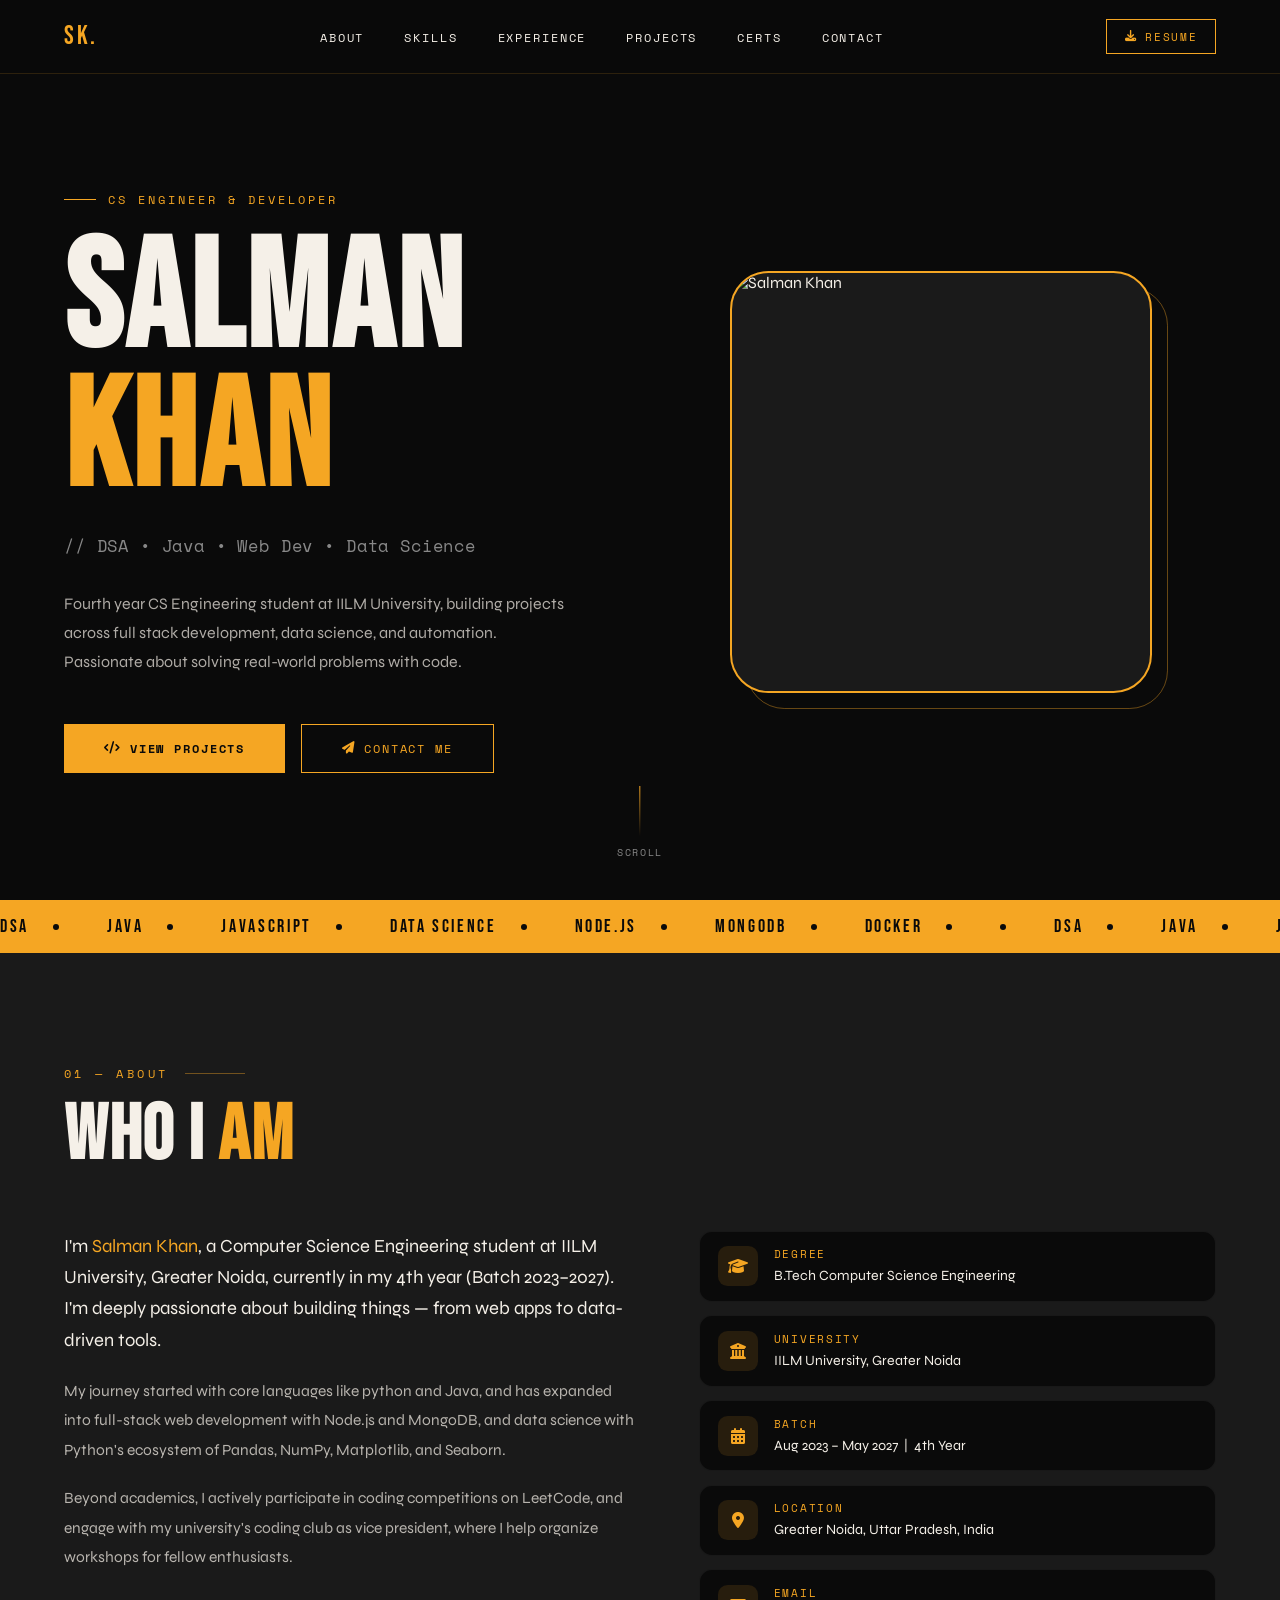
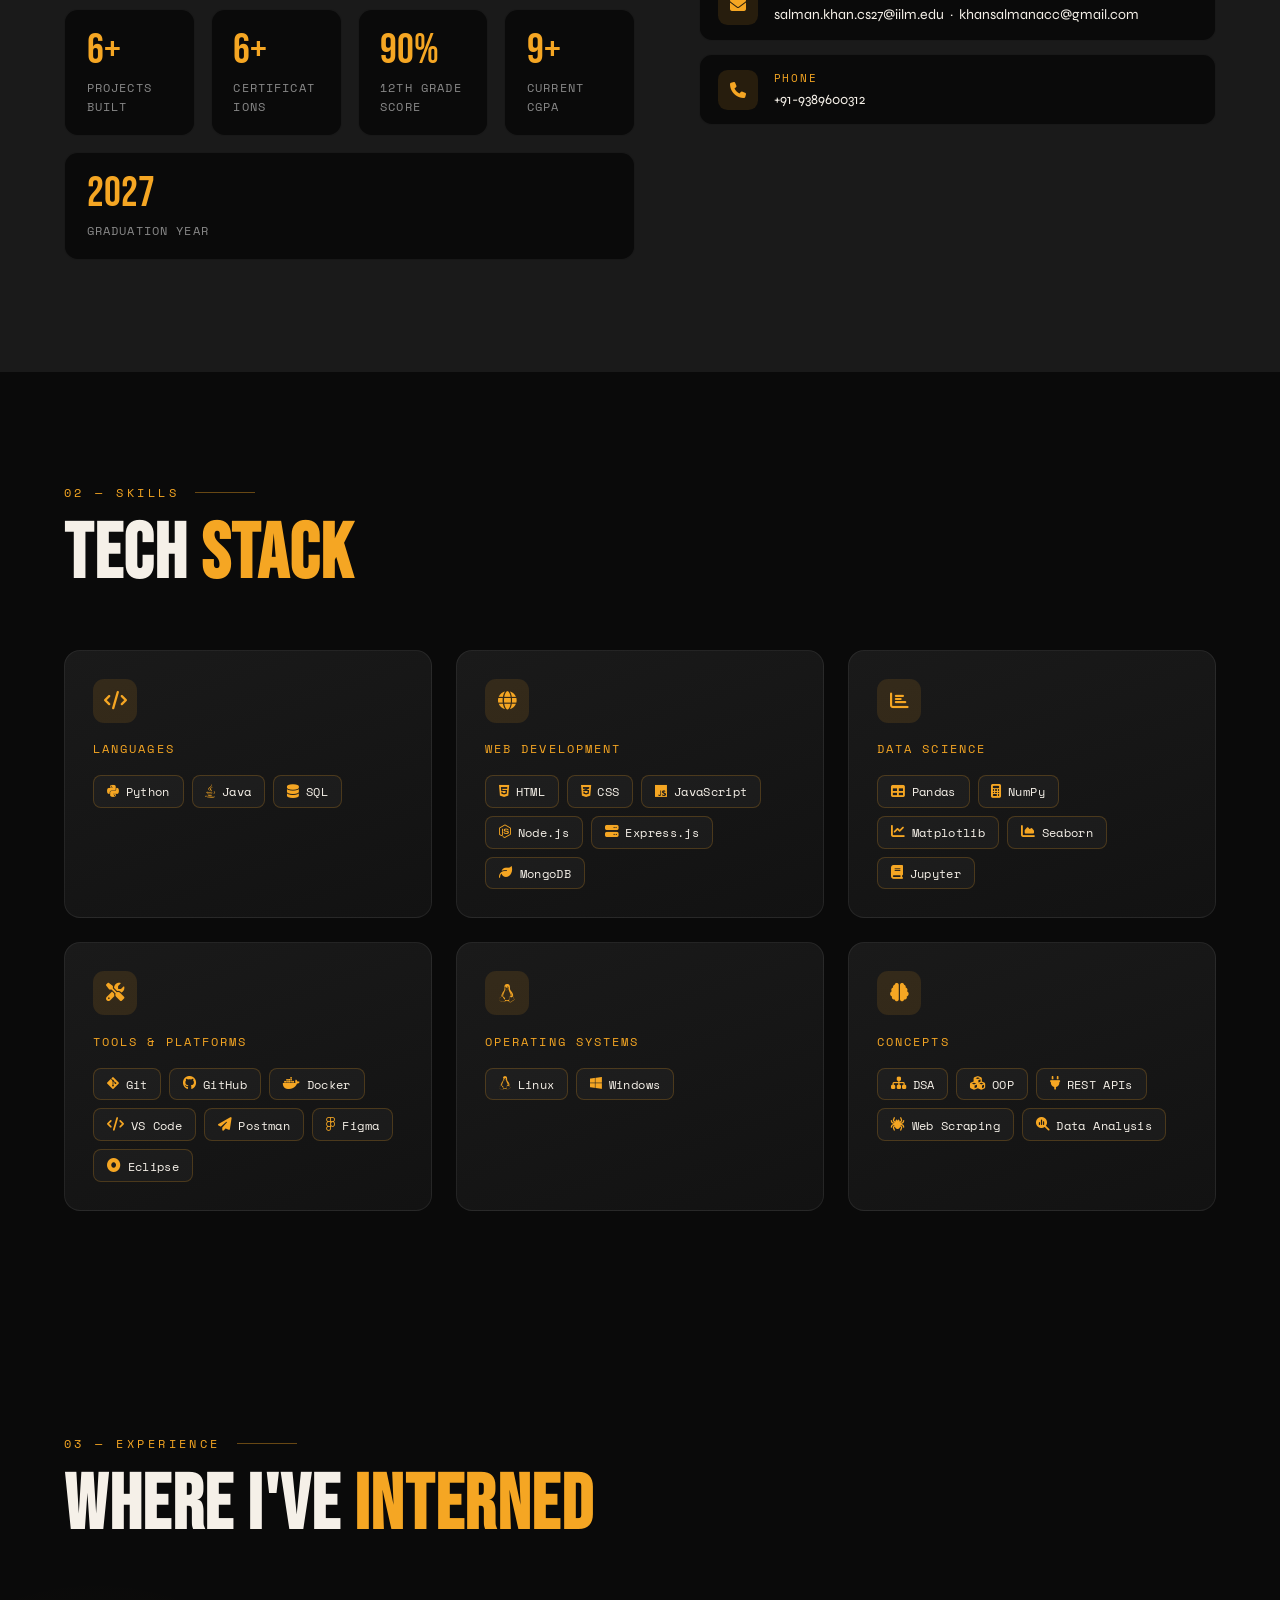
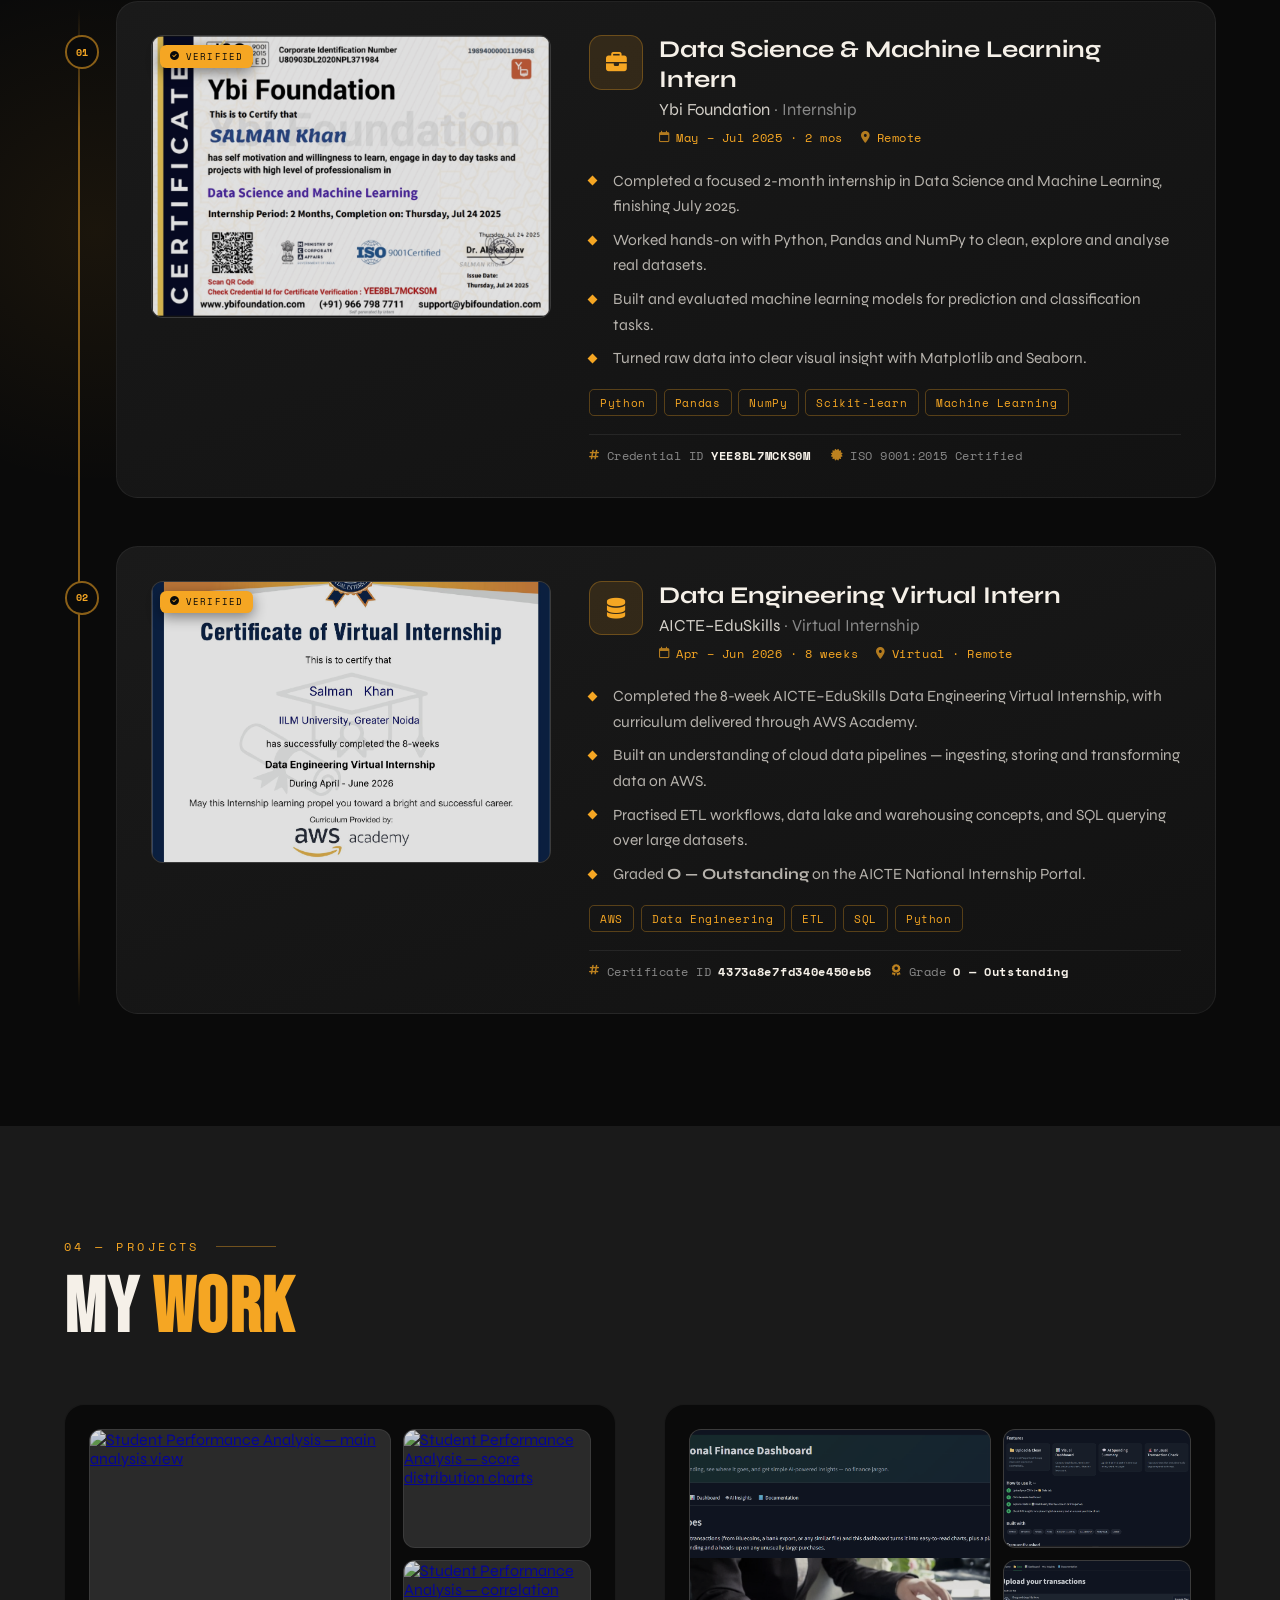
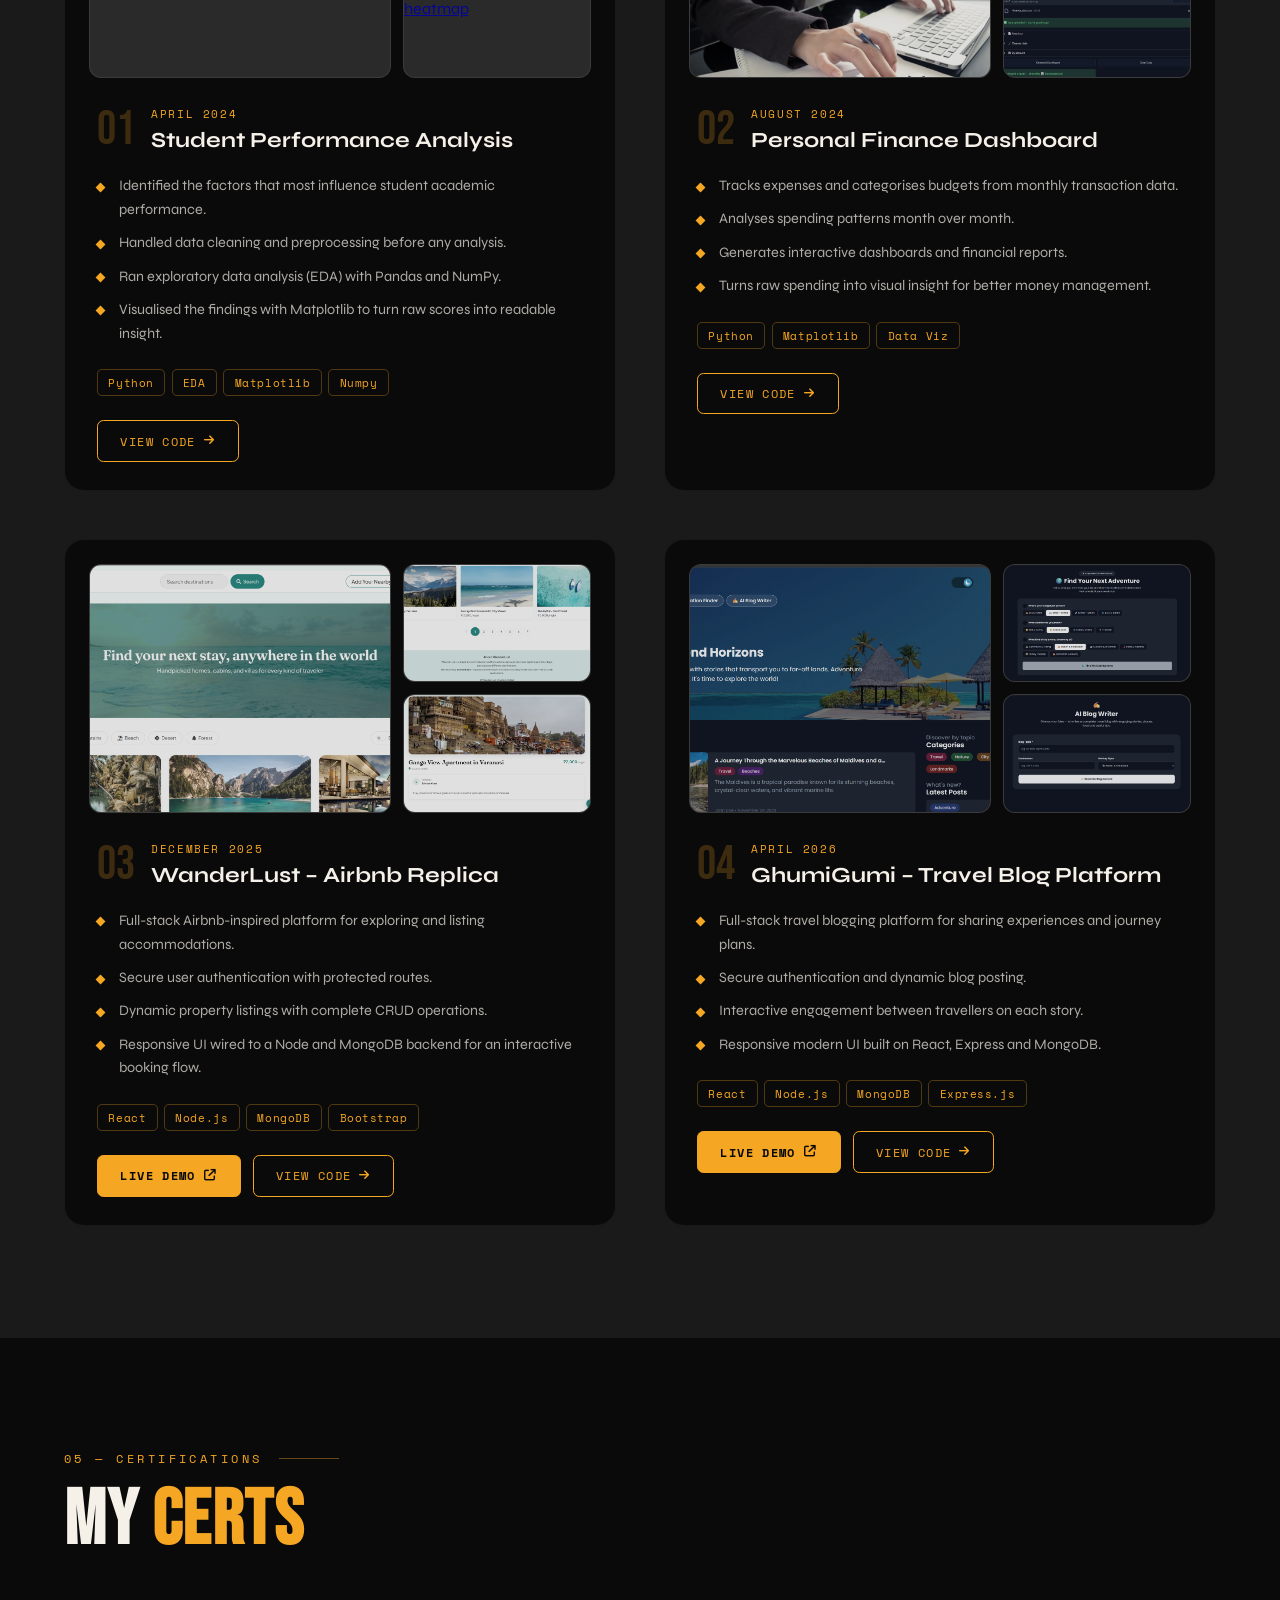
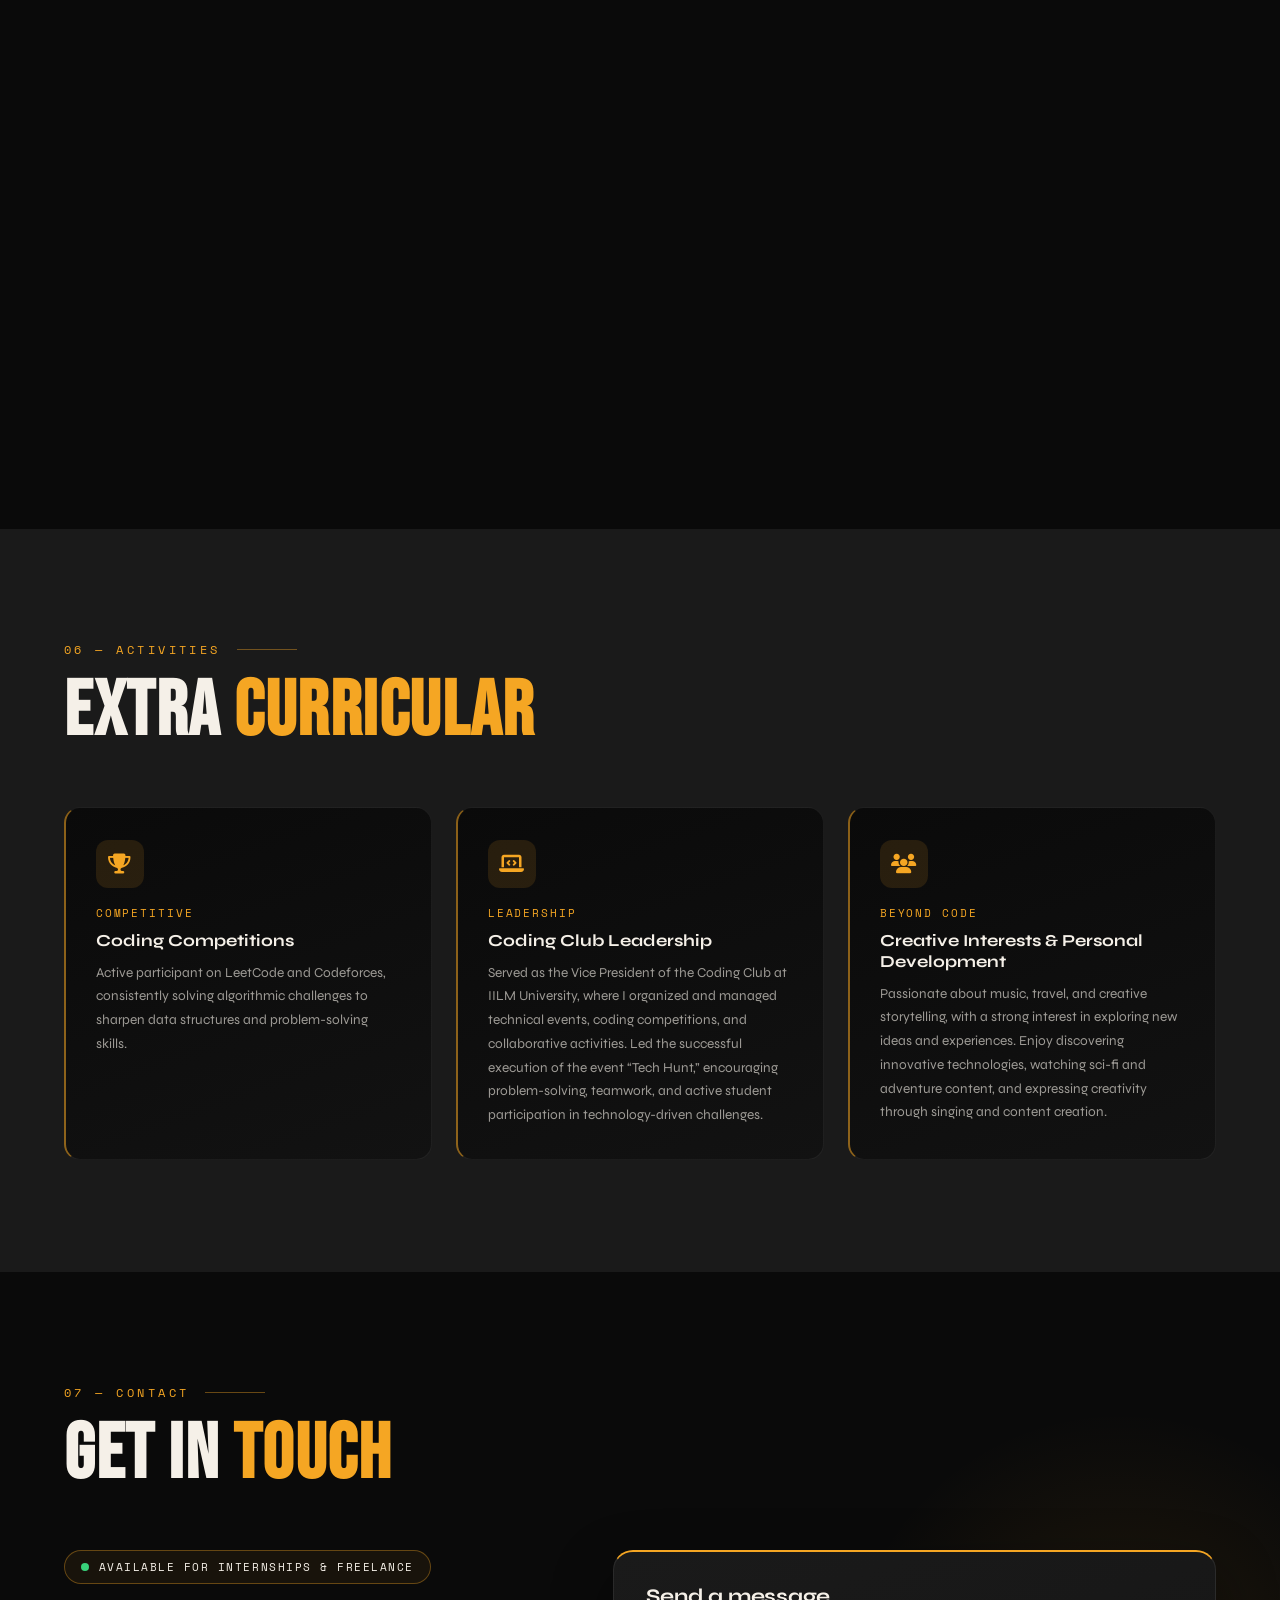
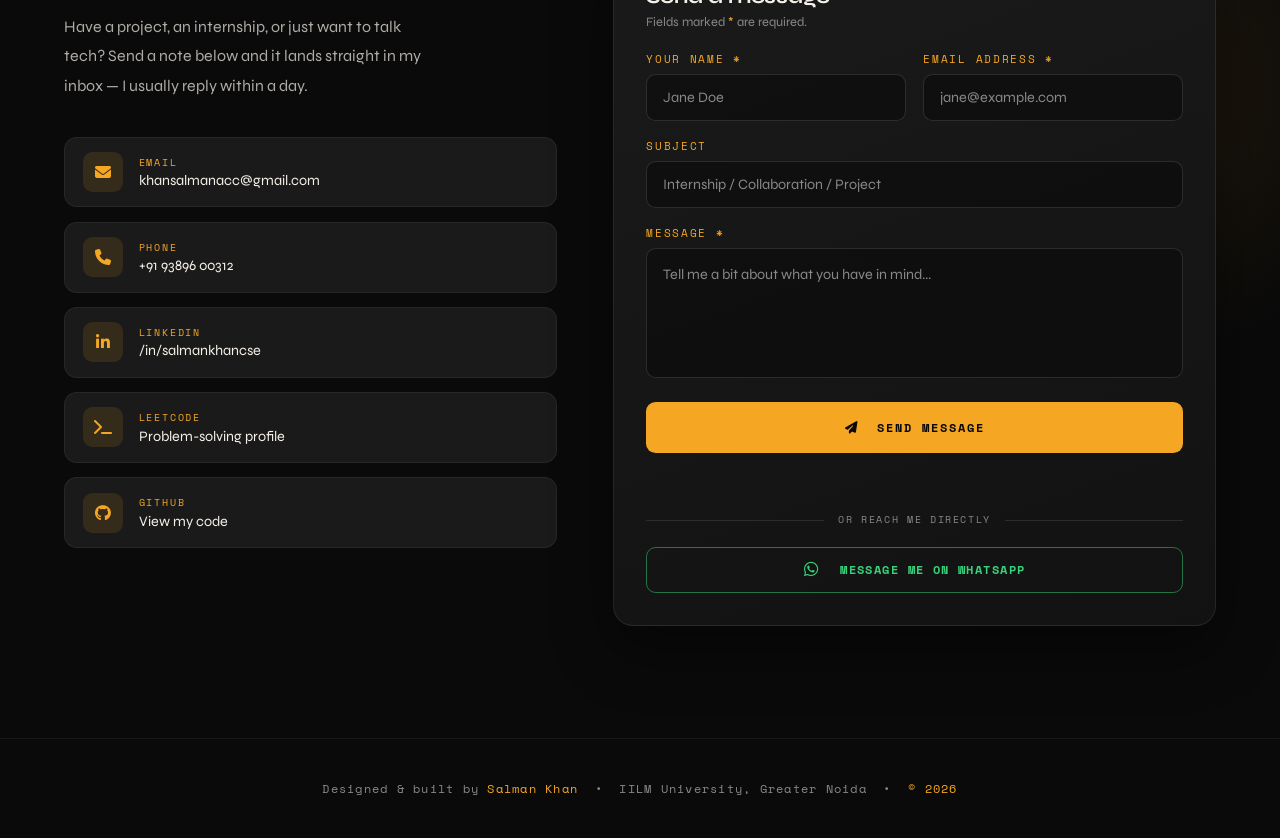
==== commit cfc1fbb1: "uploading project images" ====
--- a/index.html
+++ b/index.html
@@ -606,33 +606,38 @@
 
         <article class="project-card fade-up">
           <div class="project-media">
-            <a
-              class="project-shot project-shot-main"
-              href="https://picsum.photos/seed/pf1/1600/1000"
-            >
-              <img
-                src="https://picsum.photos/seed/pf1/900/560"
-                alt="Personal Finance Dashboard — overview"
-                loading="lazy"
-              />
-            </a>
-            <a
-              class="project-shot"
-              href="https://picsum.photos/seed/pf2/1200/960"
-            >
-              <img
-                src="https://picsum.photos/seed/pf2/500/400"
-                alt="Personal Finance Dashboard — category breakdown"
-                loading="lazy"
-              />
-            </a>
-            <a
-              class="project-shot"
-              href="https://picsum.photos/seed/pf3/1200/960"
-            >
-              <img
-                src="https://picsum.photos/seed/pf3/500/400"
-                alt="Personal Finance Dashboard — monthly report"
+            <a class="project-shot project-shot-main" href="pfd1.png">
+              <img
+                src="pfd1.png"
+                alt="GhumiGumi — travel feed"
+                loading="lazy"
+              />
+            </a>
+            <a class="project-shot" href="pfd2.png">
+              <img
+                src="pfd2.png"
+                alt="GhumiGumi — blog post editor"
+                loading="lazy"
+              />
+            </a>
+            <a class="project-shot" href="pfd3.png">
+              <img
+                src="pfd3.png"
+                alt="GhumiGumi — journey planner"
+                loading="lazy"
+              />
+            </a>
+            <a class="project-shot" href="pfd4.png" style="display: none">
+              <img
+                src="pfd4.png"
+                alt="GhumiGumi — screenshot 4"
+                loading="lazy"
+              />
+            </a>
+            <a class="project-shot" href="pfd5.png" style="display: none">
+              <img
+                src="pfd5.png"
+                alt="GhumiGumi — screenshot 5"
                 loading="lazy"
               />
             </a>
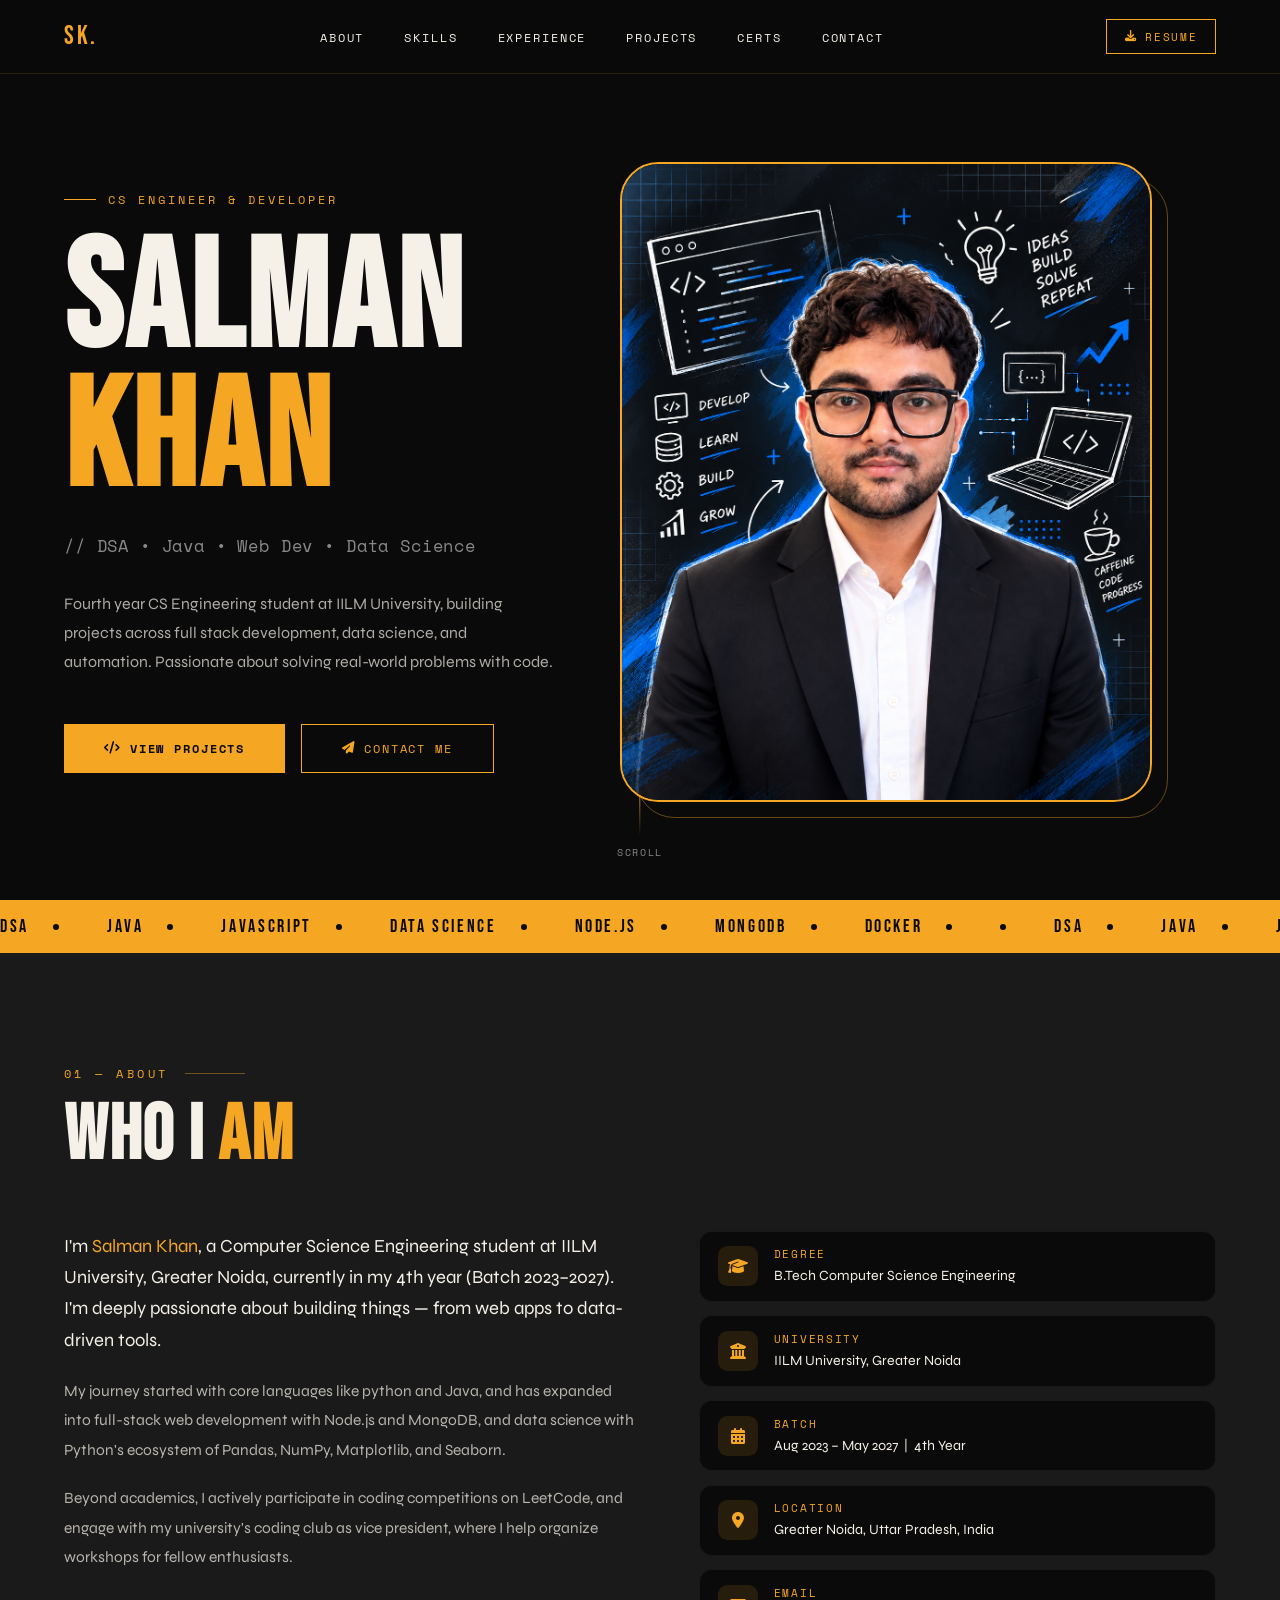
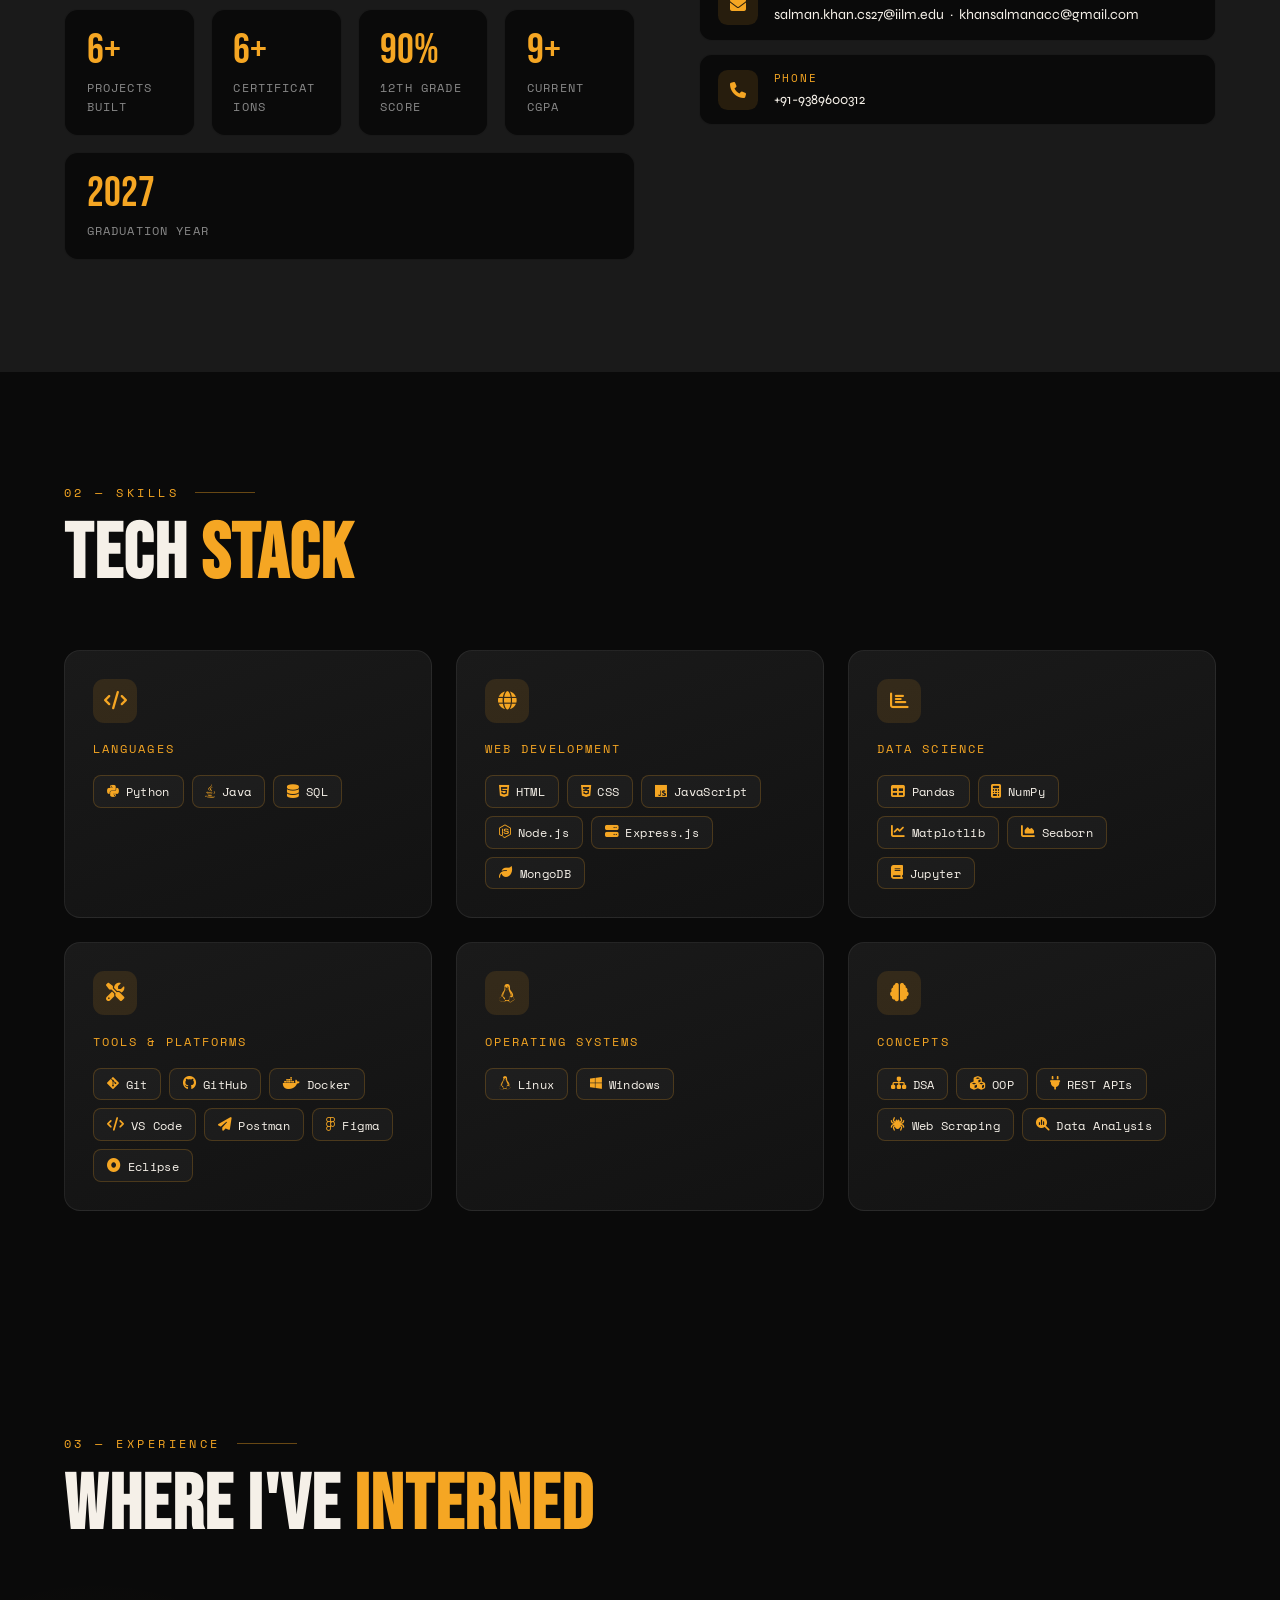
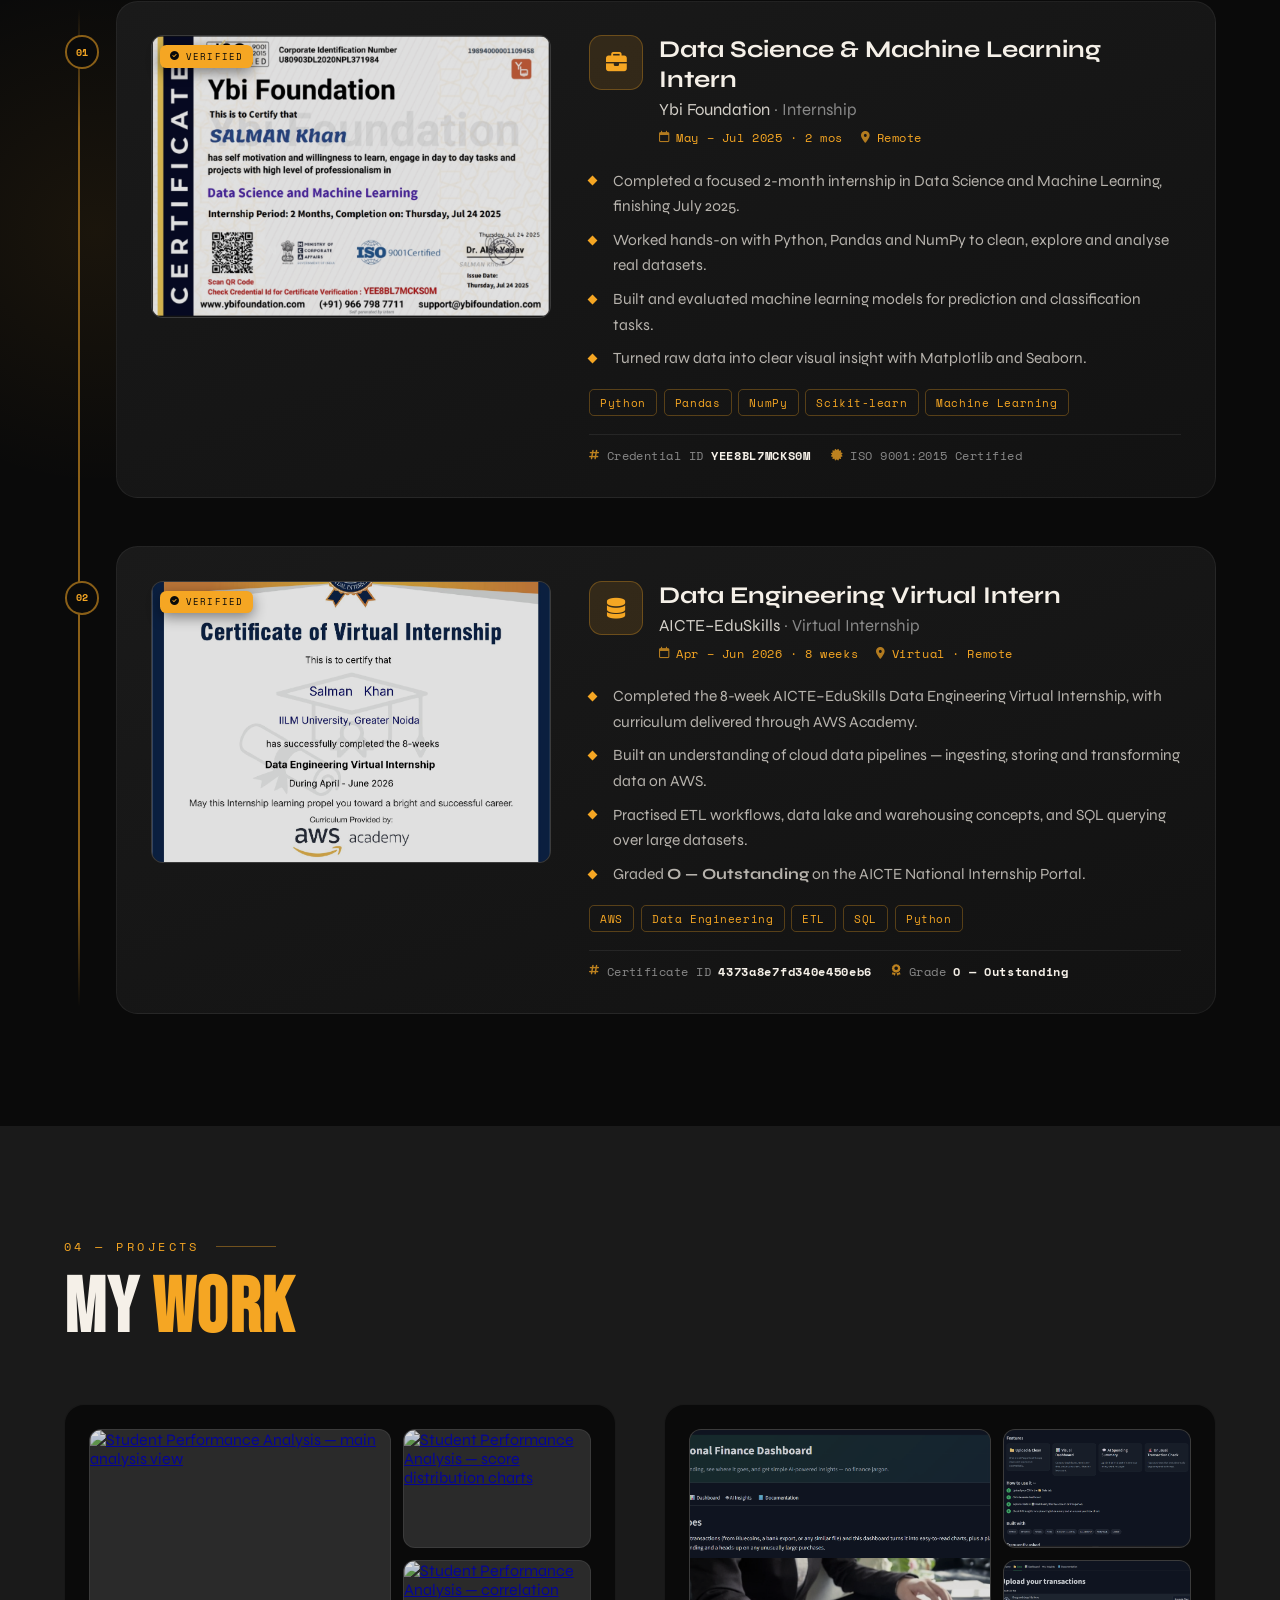
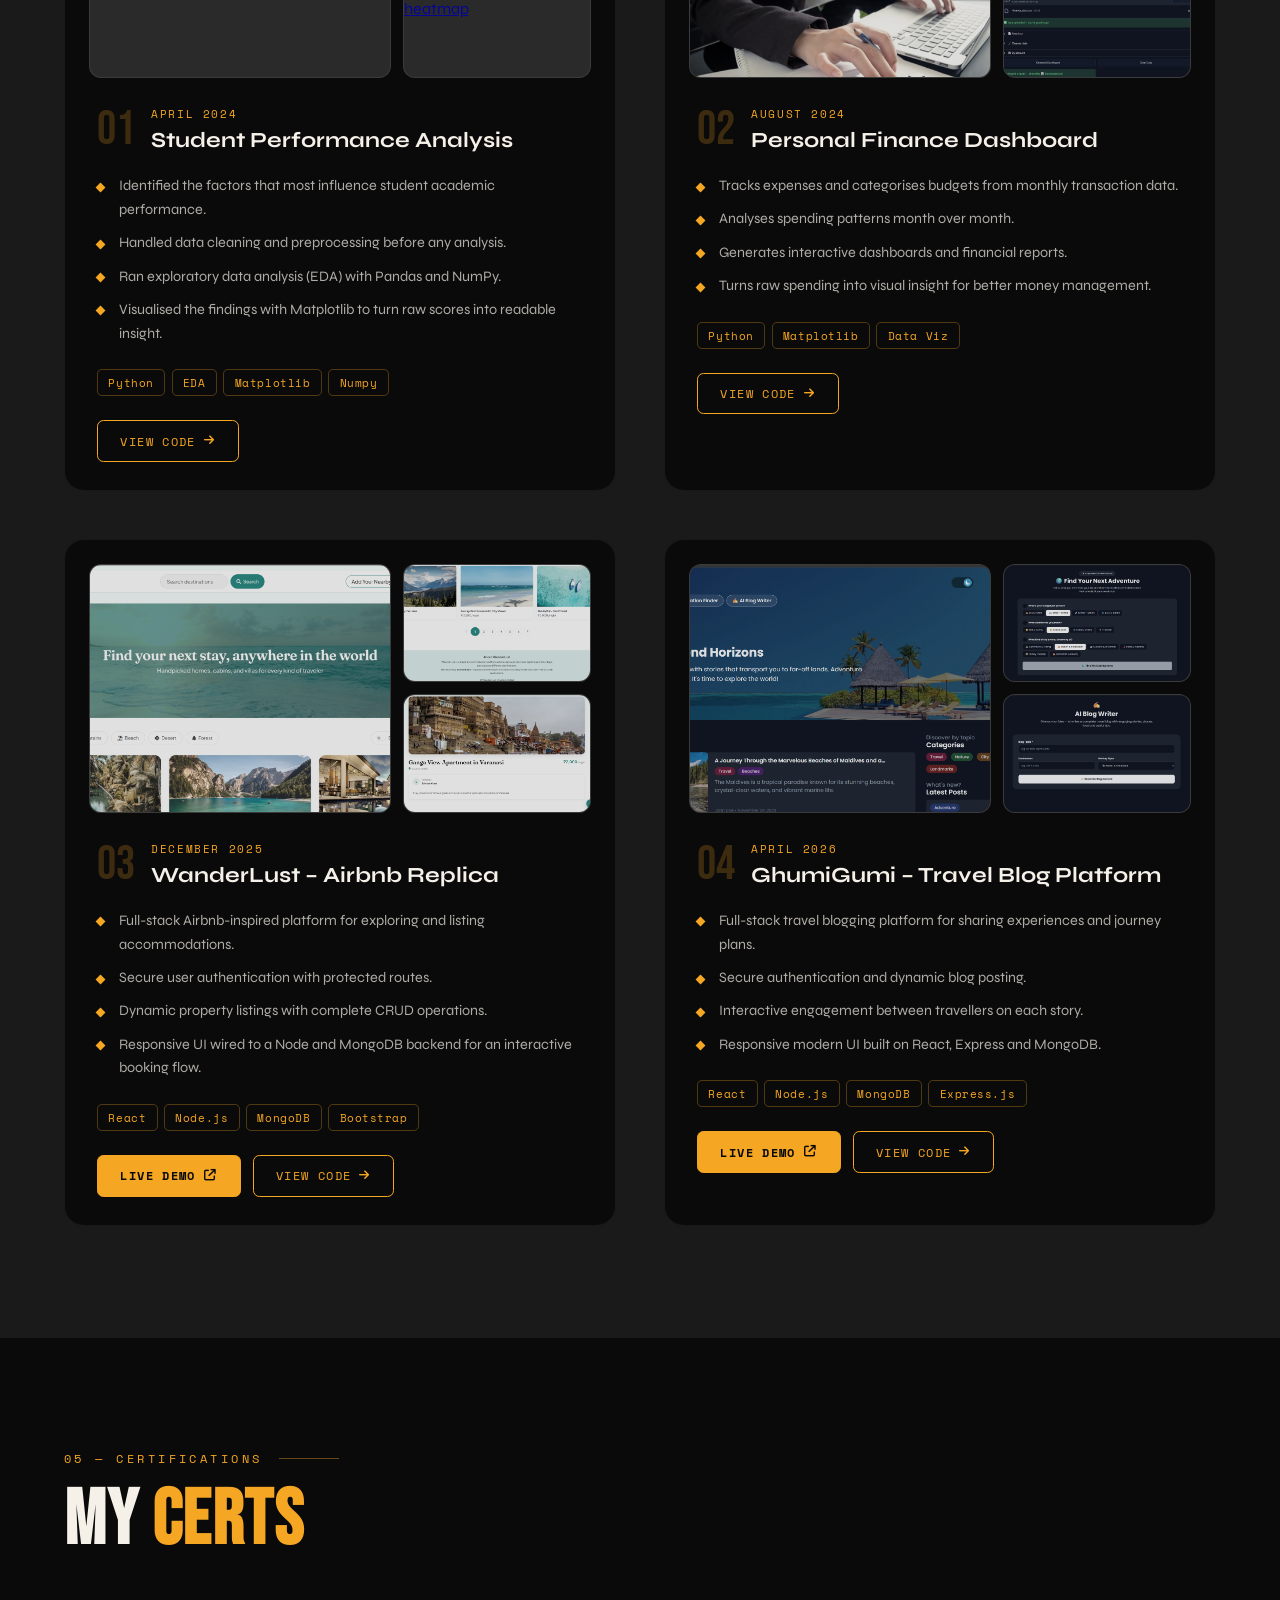
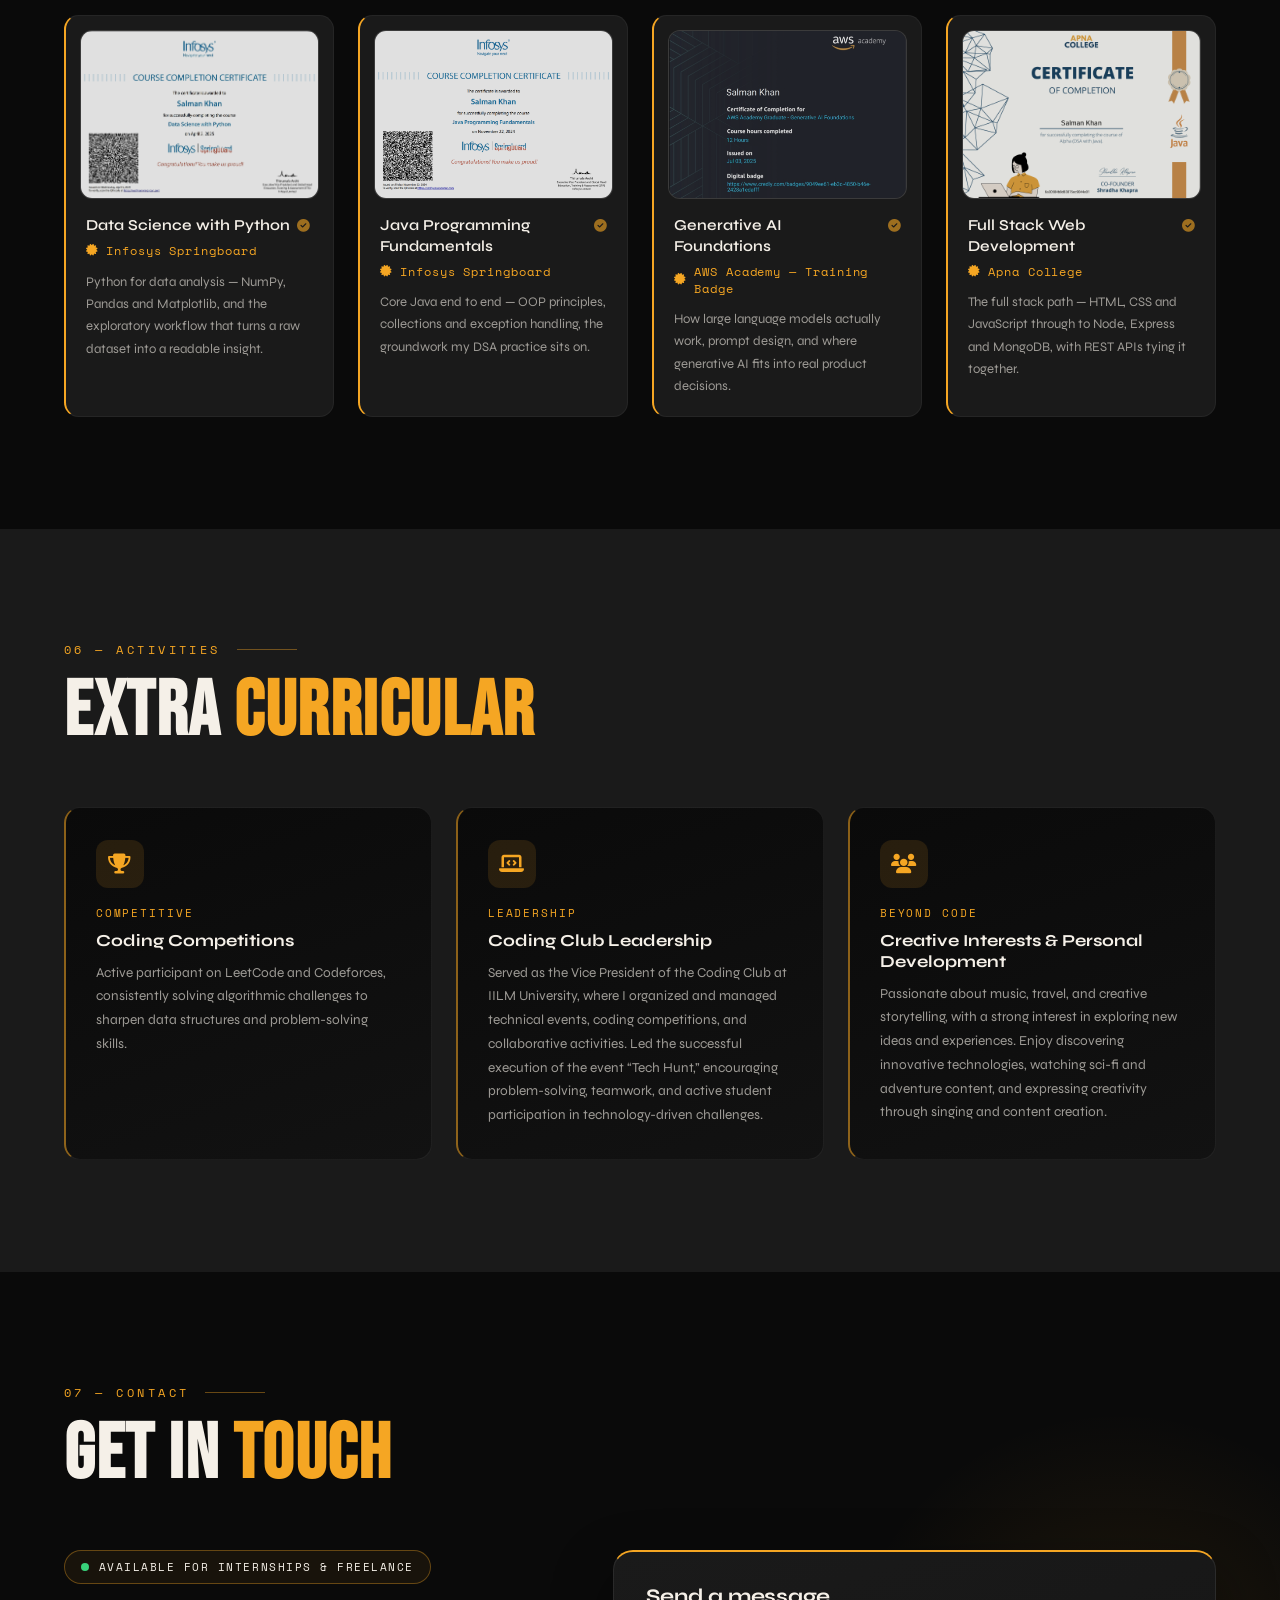
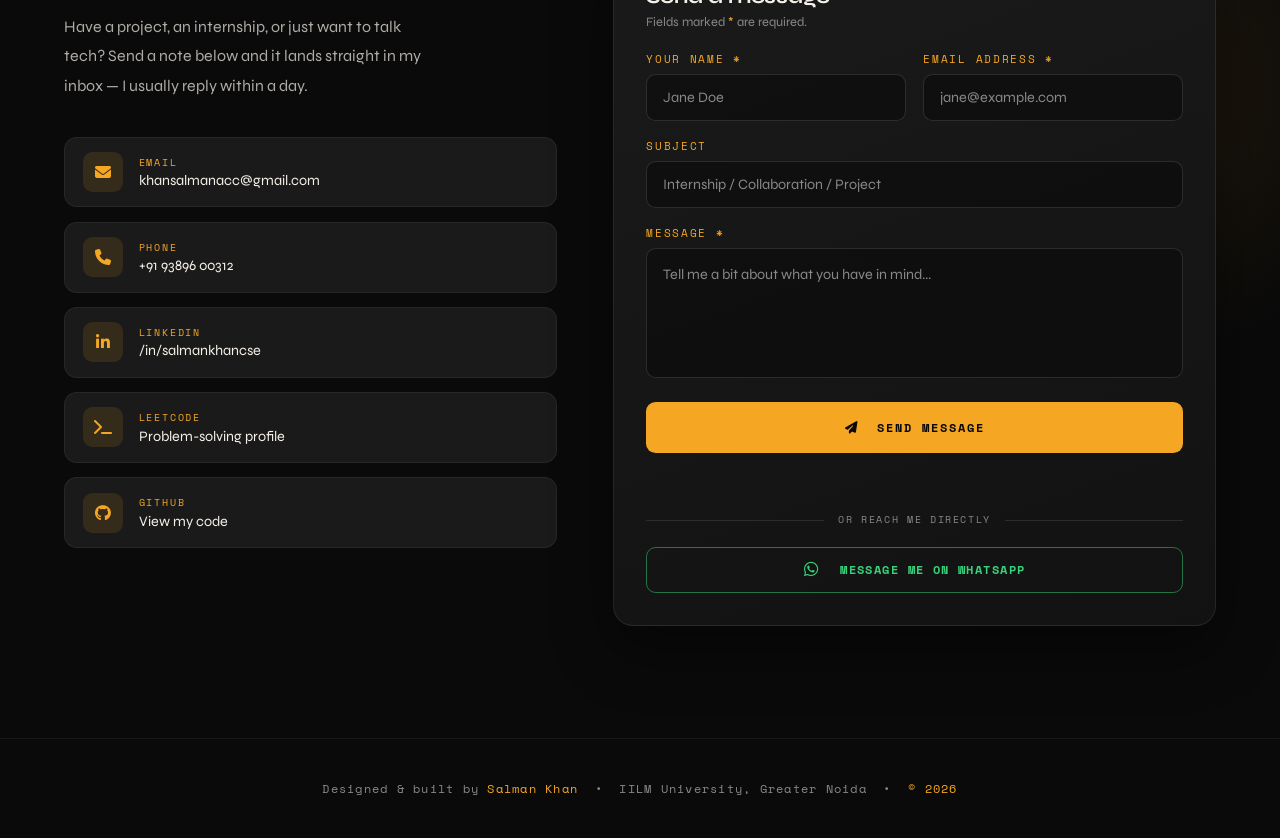
==== commit 90e64474: "Updating the image" ====
--- a/index.html
+++ b/index.html
@@ -62,7 +62,7 @@
         <!-- Photo card: replace the src below with your own photo (e.g. src="photo.jpg") -->
         <div class="hero-photo">
           <img
-            src="https://picsum.photos/seed/salmankhan/500/640"
+            src="MainPhoto.png"
             alt="Salman Khan"
             width="500"
             height="640"
--- a/style.css
+++ b/style.css
@@ -174,13 +174,12 @@
    card stays perfectly square AND always inside the first screen.
    margin-right insets it from the right edge instead of hugging it.  */
 .hero-photo {
-  --photo-size: min(560px, calc(100vh - 15rem), 33vw);
+  --photo-height: min(640px, calc(100vh - 12rem));
   --photo-radius: clamp(1.5rem, 3vw, 3rem);
   position: relative;
   flex: 0 0 auto;
-  width: var(--photo-size);
-  height: var(--photo-size);
-  aspect-ratio: 1 / 1;
+  height: var(--photo-height);
+  aspect-ratio: 1144 / 1375;   /* your image's real ratio */
   margin-right: clamp(0rem, 5vw, 6rem);
 }
 /* offset outline sitting behind the frame */
